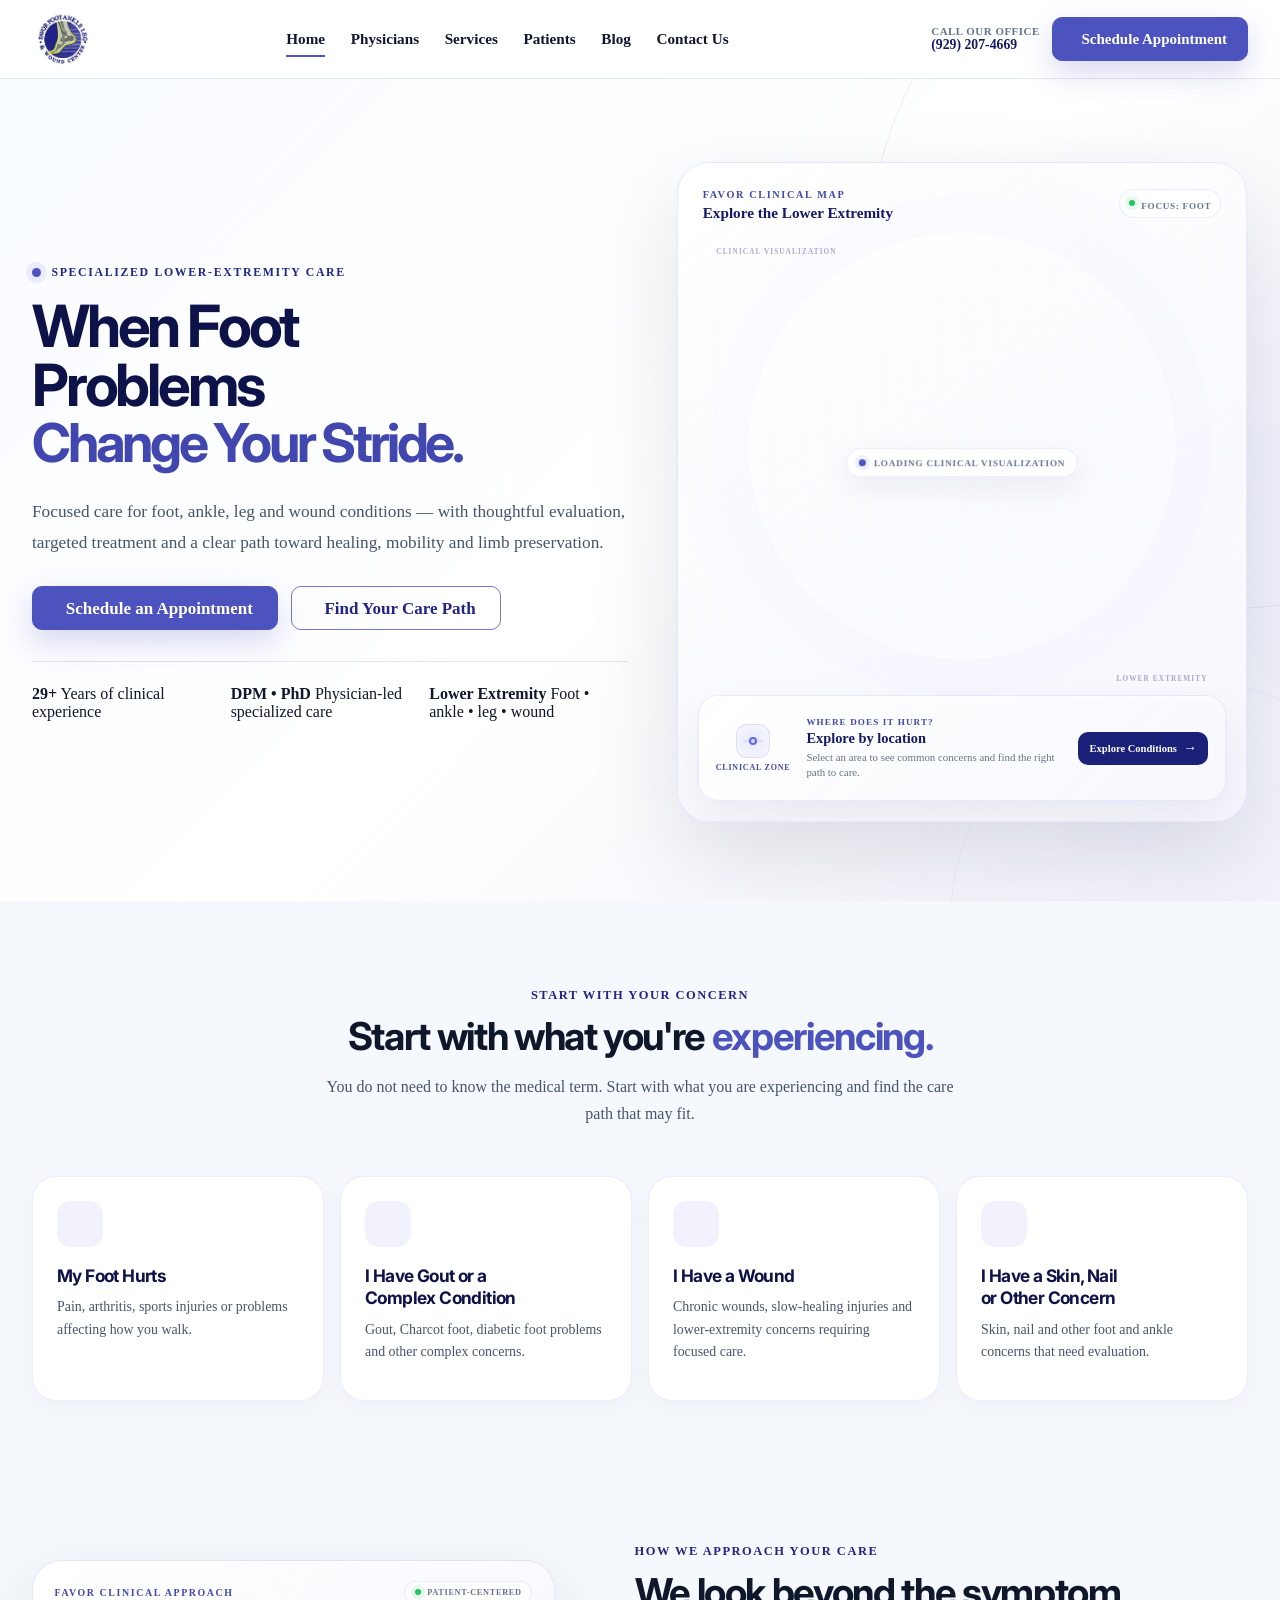
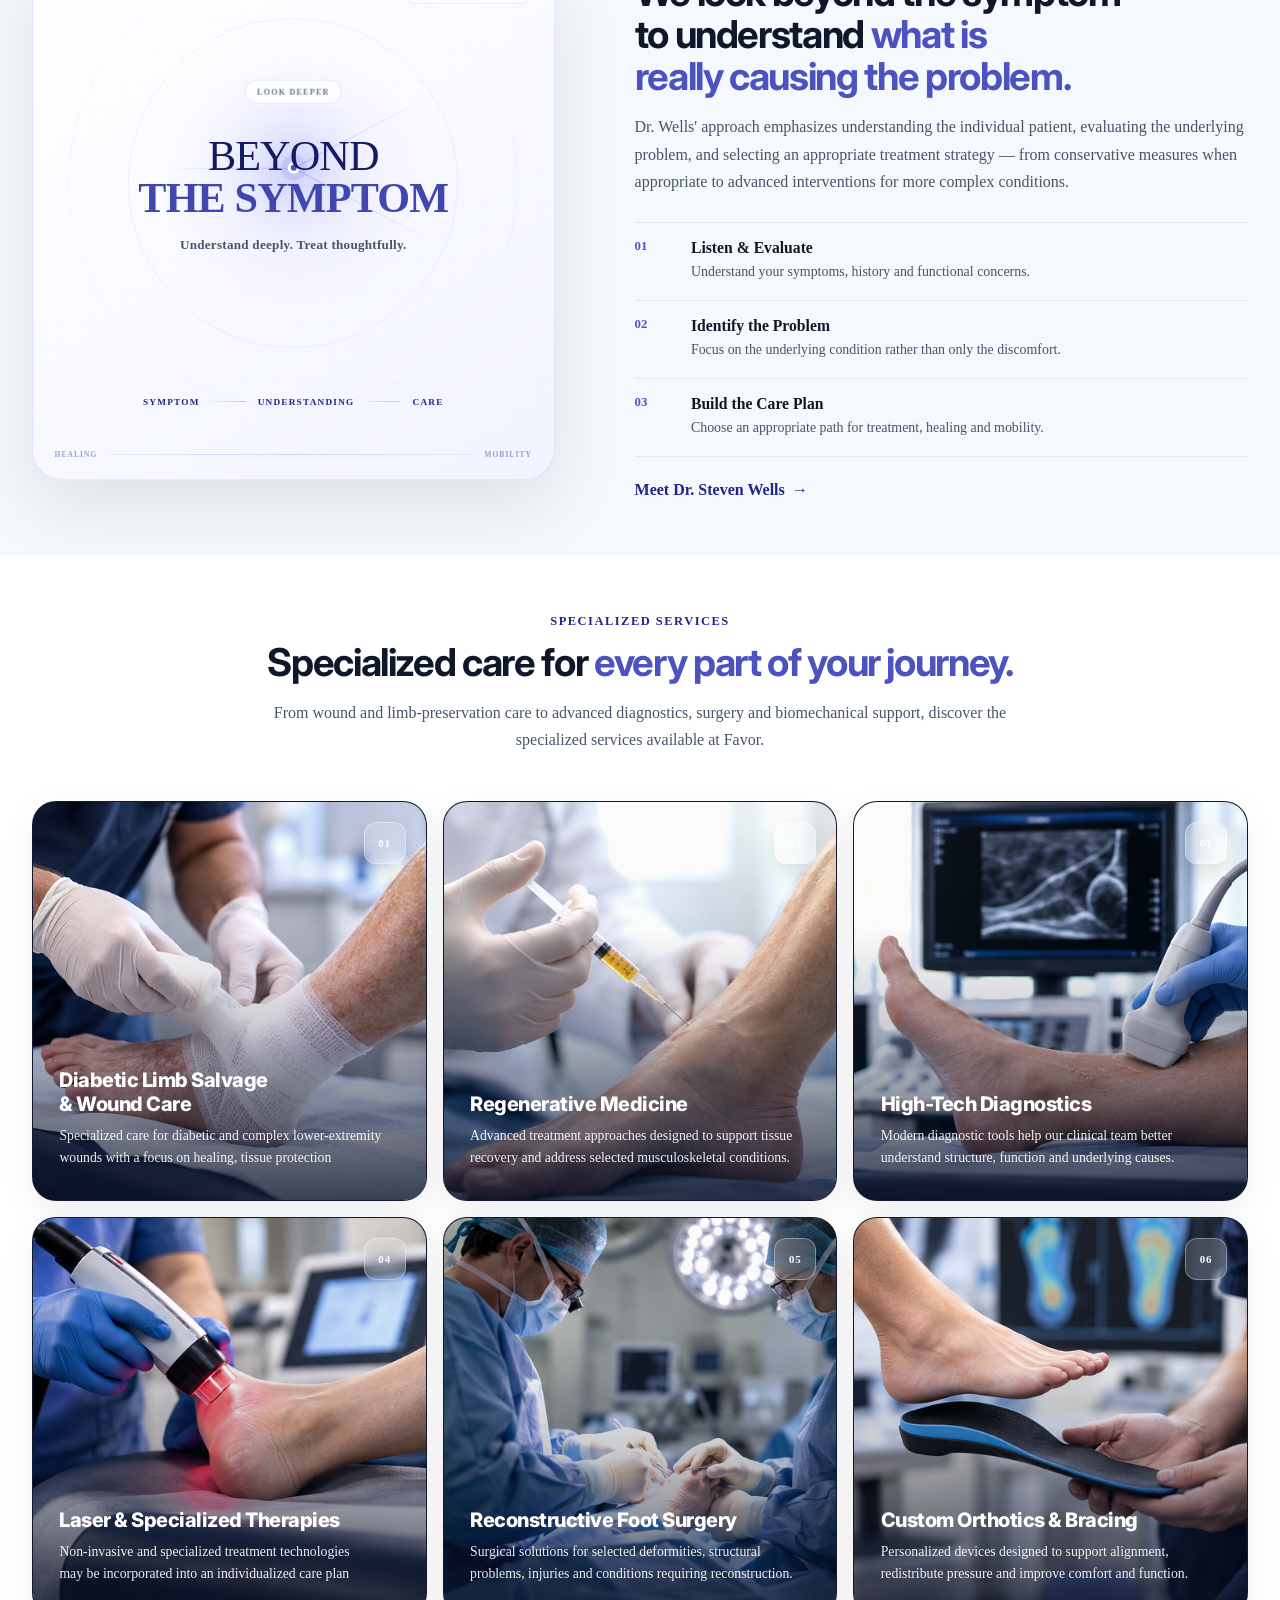
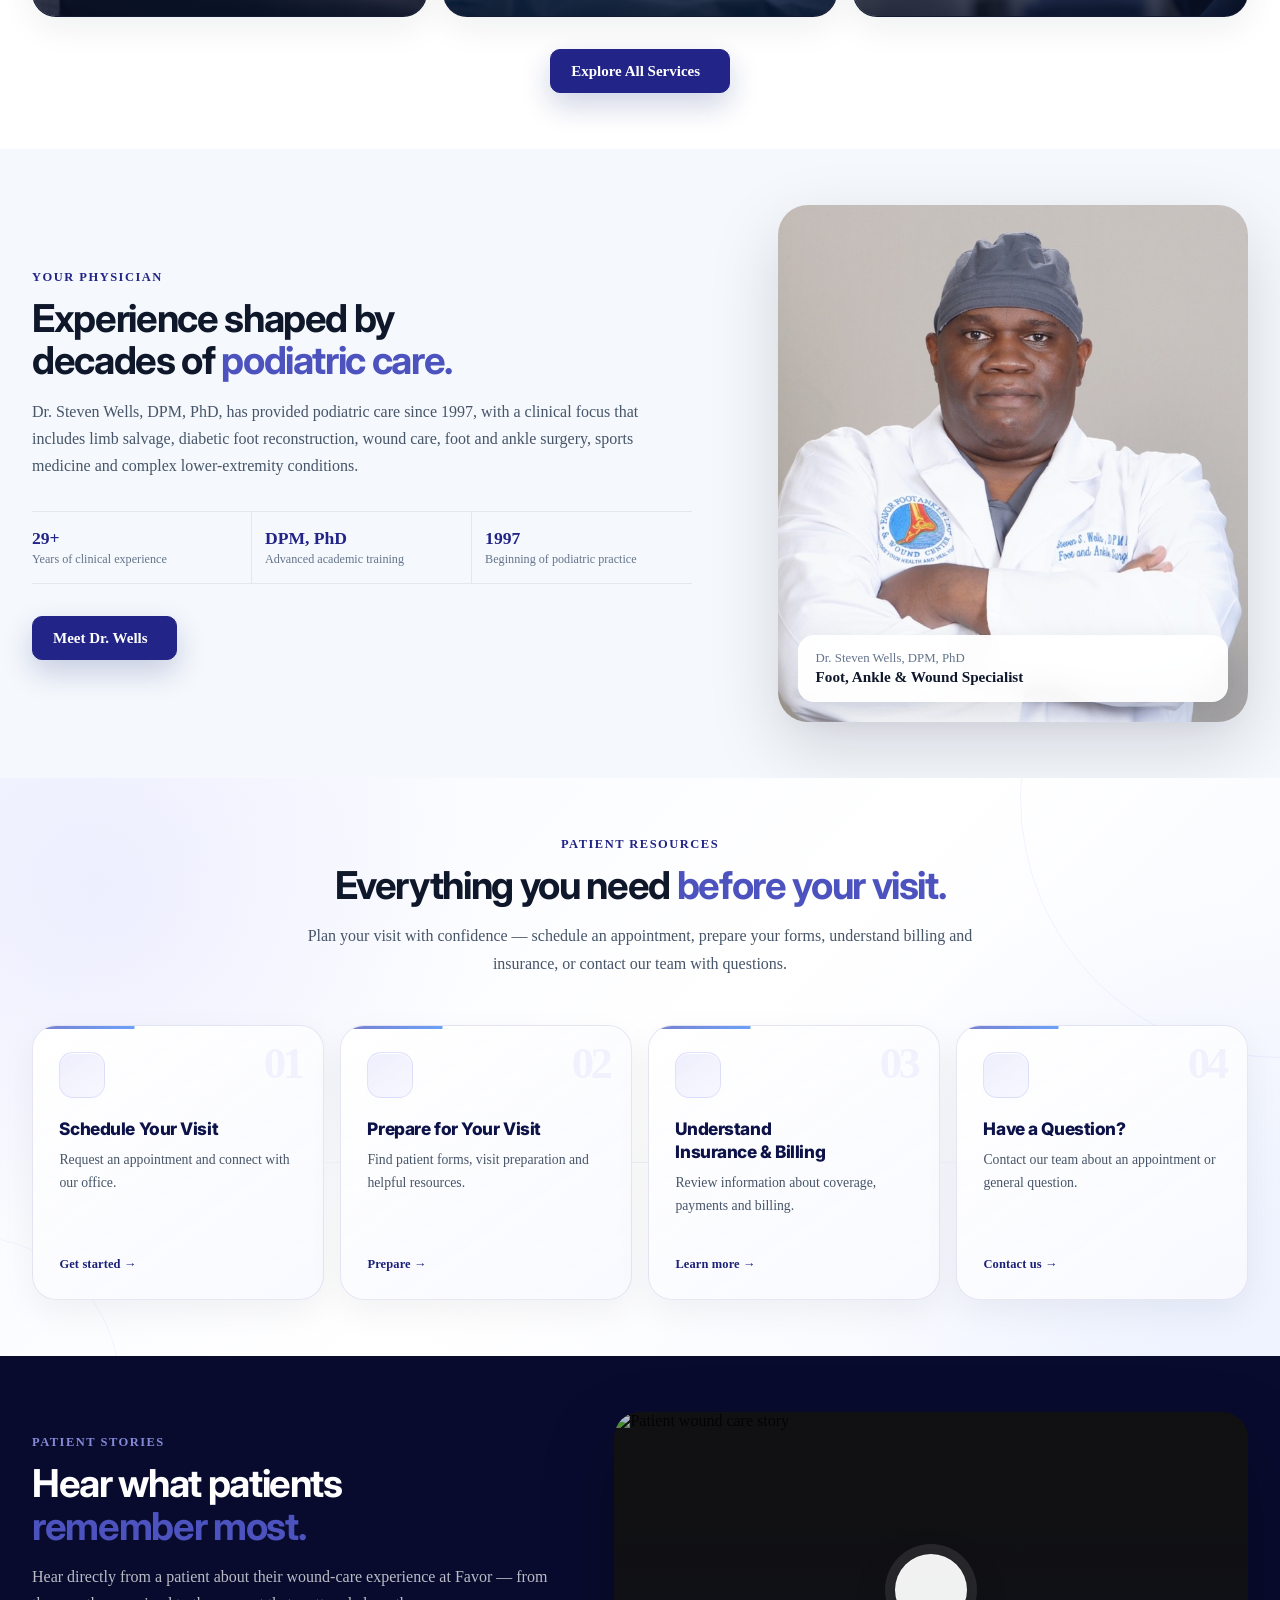
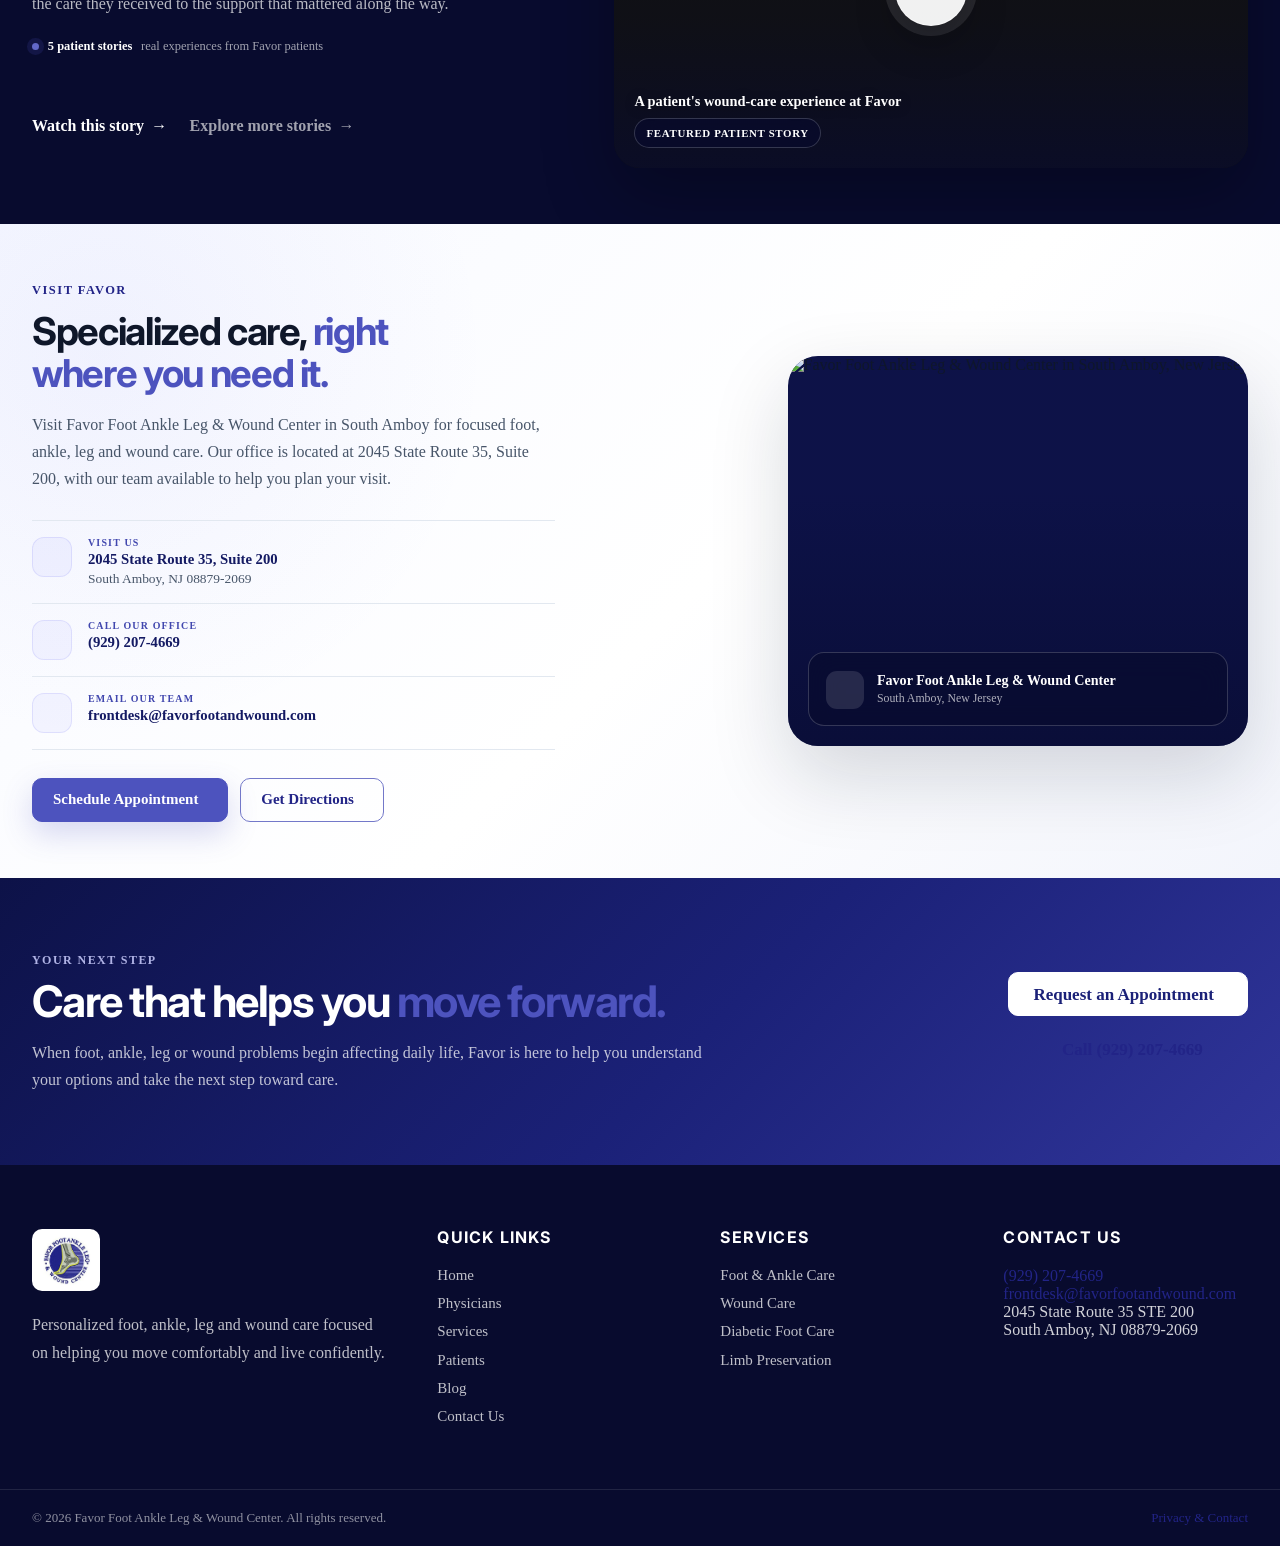
==== index.html @ f67df37f "Update index.html" ====
<!doctype html>
<html lang="en">
    <head>
        <meta charset="utf-8">
        <meta name="viewport" content="width=device-width, initial-scale=1">
        <meta name="theme-color" content="#222487">
        <meta name="color-scheme" content="light">
        <title>
            Favor Foot Ankle Leg & Wound Center | Podiatry, Wound & Limb Care in South Amboy, NJ
        </title>
        <meta name="description" content="Favor Foot Ankle Leg & Wound Center provides specialized foot, ankle, leg and wound care in South Amboy, NJ, including gout, diabetic foot care, chronic wounds, limb preservation, sports injuries and reconstructive care.">
        <meta name="keywords" content="podiatrist South Amboy NJ, foot doctor South Amboy, wound care South Amboy, diabetic foot care, gout treatment, limb preservation, foot ankle specialist, podiatry NJ">
        <meta name="author" content="Favor Foot Ankle Leg & Wound Center">
        <meta name="robots" content="index, follow, max-image-preview:large">
        <link rel="canonical" href="https://wizsudhir.github.io/FavorFoot/">
        <meta property="og:title" content="Favor Foot Ankle Leg & Wound Center | Specialized Foot & Wound Care">
        <meta property="og:description" content="Specialized foot, ankle, leg and wound care focused on diagnosis, treatment, mobility and limb preservation."
>
        <meta property="og:type" content="website">
        <meta property="og:url" content="https://wizsudhir.github.io/FavorFoot/">
        <meta property="og:image" content="https://wizsudhir.github.io/FavorFoot/images/og-image.jpg">
        <meta property="og:image:alt" content="Favor Foot Ankle Leg & Wound Center">
        <meta property="og:site_name" content="Favor Foot Ankle Leg & Wound Center">
        <meta name="twitter:card" content="summary_large_image">
        <meta name="twitter:title" content="Favor Foot Ankle Leg & Wound Center">
        <meta name="twitter:description" content="Specialized foot, ankle, leg and wound care in South Amboy, New Jersey.">
        <meta name="twitter:image" content="https://wizsudhir.github.io/FavorFoot/images/og-image.jpg">
        <link rel="icon" type="image/png" href="images/favicon.png">
        <link rel="apple-touch-icon" href="images/apple-touch-icon.png">
        <link rel="preconnect" href="https://fonts.googleapis.com">
        <link rel="preconnect" href="https://fonts.gstatic.com" crossorigin>
        <link href="https://fonts.googleapis.com/css2?family=Inter:wght@400;500;600;700;800&display=swap" rel="stylesheet">
        <link rel="stylesheet" href="css/root.css">
        <link rel="stylesheet" href="css/index.css">
        <script src="https://unpkg.com/lucide@latest" defer>
        </script>
        <script src="js/root.js" defer>
        </script>
        <script type="importmap">
        {
            "imports": {
                "three": "https://cdn.jsdelivr.net/npm/three@0.186.0/build/three.module.js",
                "three/addons/": "https://cdn.jsdelivr.net/npm/three@0.186.0/examples/jsm/"
            }
        }
        </script>

        <script type="module" src="js/index.js"></script>
        <script type="application/ld+json">
            {"@context":"https://schema.org","@type":"MedicalClinic","name":"Favor Foot Ankle Leg & Wound Center","url":"https://wizsudhir.github.io/FavorFoot/","telephone":"+1-929-207-4669","email":"frontdesk@favorfootandwound.com","address":{"@type":"PostalAddress","streetAddress":"2045 State Route 35 STE 200","addressLocality":"South Amboy","addressRegion":"NJ","postalCode":"08879-2069","addressCountry":"US"},"medicalSpecialty":["Podiatric","Wound Care"],"physician":{"@type":"Physician","name":"Dr. Steven Wells","honorificSuffix":"DPM, PhD"}}
        </script>
    </head>
    <body>
        <a class="skip-link" href="#main-content">
            Skip to main content
        </a>
        <!-- ========================================================= 01. HEADER / NAVBAR ========================================================= -->
        <header class="site-header" id="site-header">
            <nav class="navbar" id="main-navbar" aria-label="Primary navigation">
                <div class="container">
                    <div class="navbar-inner">
                        <a href="index.html" class="navbar-brand" aria-label="Favor Foot Ankle Leg & Wound Center Home">
                            <img src="images/logo.webp" alt="Favor Foot Ankle Leg & Wound Center" width="350" height="350">
                        </a>
                        <div class="navbar-nav" id="primary-navigation">
                            <a href="index.html" class="navbar-link active" aria-current="page">
                                Home
                            </a>
                            <a href="physicians.html" class="navbar-link">
                                Physicians
                            </a>
                            <a href="services.html" class="navbar-link">
                                Services
                            </a>
                            <a href="patients.html" class="navbar-link">
                                Patients
                            </a>
                            <a href="blog.html" class="navbar-link">
                                Blog
                            </a>
                            <a href="contact.html" class="navbar-link">
                                Contact Us
                            </a>
                        </div>
                        <div class="navbar-actions">
                            <a href="tel:+19292074669" class="navbar-phone">
                                <i data-lucide="phone" aria-hidden="true">
                                </i>
                                <span class="navbar-phone__text">
                                    <small>Call Our Office</small>
                                    <strong>(929) 207-4669</strong>
                                </span>
                            </a>
                            <a href="contact.html" class="btn btn-accent navbar-cta">
                                <i data-lucide="calendar-check" aria-hidden="true"></i>
                                Schedule Appointment
                            </a>
                            <button class="navbar-toggle" id="navbar-toggle" type="button" aria-label="Open navigation menu" aria-controls="primary-navigation" aria-expanded="false">
                                <i data-lucide="menu" class="navbar-toggle-open" aria-hidden="true">
                                </i>
                                <i data-lucide="x" class="navbar-toggle-close" aria-hidden="true">
                                </i>
                            </button>
                        </div>
                    </div>
                </div>
            </nav>
        </header>
        <main id="main-content">
            <!-- ========================================================= 02. HERO — THE CARE JOURNEY ========================================================= -->
            <!-- =========================================================
     02. HERO — FAVOR CLINICAL MAP
     ========================================================= -->
<section class="home-hero" aria-labelledby="home-hero-title">

    <div class="home-hero__glow home-hero__glow--one" aria-hidden="true"></div>
    <div class="home-hero__glow home-hero__glow--two" aria-hidden="true"></div>

    <div class="container">

        <div class="home-hero__grid">

            <!-- =========================
                 HERO CONTENT
                 ========================= -->
            <div class="home-hero__content reveal-on-scroll">

                <span class="home-eyebrow">
                    <span class="home-eyebrow__dot" aria-hidden="true"></span>
                    SPECIALIZED LOWER-EXTREMITY CARE
                </span>

<h1 id="home-hero-title" aria-live="polite">

    <span class="hero-rotating-line"
          data-hero-line-1>
        When Foot
    </span>

    <span class="hero-rotating-line"
          data-hero-line-2>
        Problems
    </span>

    <span class="hero-rotating-line hero-rotating-line--accent"
          data-hero-line-3>
        Change Your Stride.
    </span>

</h1>

                <p class="home-hero__lead">
                    Focused care for foot, ankle, leg and wound conditions — 
                    with thoughtful evaluation, targeted treatment and a clear 
                    path toward healing, mobility and limb preservation.
                </p>

                <div class="home-hero__actions">

                    <a href="contact.html"
                       class="btn btn-accent btn-lg"
                       data-primary-cta>
                        <i data-lucide="calendar-check" aria-hidden="true"></i>
                        Schedule an Appointment
                    </a>

                    <a href="services.html#conditions"
                       class="btn btn-outline btn-lg">
                        <i data-lucide="scan-line" aria-hidden="true"></i>
                        Find Your Care Path
                    </a>

                </div>

                <!-- =========================
                     PRACTICE PROOF
                     ========================= -->
                <div class="home-hero__proof">

                    <div>
                        <strong>29+</strong>
                        <span>Years of clinical experience</span>
                    </div>

                    <div>
                        <strong>DPM • PhD</strong>
                        <span>Physician-led specialized care</span>
                    </div>

                    <div>
                        <strong>Lower Extremity</strong>
                        <span>Foot • ankle • leg • wound</span>
                    </div>

                </div>

            </div>


            <!-- =========================
                 FAVOR CLINICAL MAP
                 ========================= -->
            <div class="home-hero__visual reveal-on-scroll">

                <div class="favor-map"
                     data-favor-map
                     aria-label="Interactive Favor lower extremity clinical map">

                    <!-- MAP HEADER -->
                    <div class="favor-map__header">

                        <div>
                            <span class="favor-map__eyebrow">
                                FAVOR CLINICAL MAP
                            </span>

                            <strong>
                                Explore the Lower Extremity
                            </strong>
                        </div>

                        <span class="favor-map__status">
                            <span></span>
                            <strong data-favor-focus>FOCUS: FOOT</strong>
                        </span>

                    </div>


                    <!-- ANATOMICAL VISUAL -->
                    <div class="favor-map__canvas">
                        <div class="favor-map__scan" aria-hidden="true"></div>

                        <div class="favor-map__scan-label favor-map__scan-label--top" aria-hidden="true">
                            CLINICAL VISUALIZATION
                        </div>

                        <div class="favor-map__scan-label favor-map__scan-label--bottom" aria-hidden="true">
                            LOWER EXTREMITY
                        </div>

<!-- ========================================================
     THREE.JS ANATOMICAL ENGINE
     ======================================================== -->

<div class="favor-map__3d-stage"
     aria-label="Interactive 3D lower extremity anatomy">

    <canvas
        id="favor-anatomy-3d"
        class="favor-map__3d"
        aria-label="Three dimensional lower extremity anatomical visualization">
    </canvas>

    <div class="favor-map__3d-loading"
         id="favor-anatomy-loading"
         aria-live="polite">
        <span class="favor-map__3d-loading-dot"></span>
        <span>Loading clinical visualization</span>
    </div>

    <div class="favor-map__3d-error"
         id="favor-anatomy-error"
         role="status"
         hidden>
        Clinical visualization unavailable.
    </div>

</div>

                        <!-- =========================
                             INTERACTIVE HOTSPOTS
                             ========================= -->

                        <button class="favor-hotspot favor-hotspot--leg"
                                type="button"
                                data-location="leg"
                                aria-label="Explore leg conditions">

                            <span class="favor-hotspot__pulse"></span>
                            <span class="favor-hotspot__label">
                                <strong>LEG</strong>
                                <small>Support & movement</small>
                            </span>

                        </button>


                        <button class="favor-hotspot favor-hotspot--ankle"
                                type="button"
                                data-location="ankle"
                                aria-label="Explore ankle conditions">

                            <span class="favor-hotspot__pulse"></span>
                            <span class="favor-hotspot__label">
                                <strong>ANKLE</strong>
                                <small>Stability & injury</small>
                            </span>

                        </button>


                        <button class="favor-hotspot favor-hotspot--heel"
                                type="button"
                                data-location="heel"
                                aria-label="Explore heel conditions">

                            <span class="favor-hotspot__pulse"></span>
                            <span class="favor-hotspot__label">
                                <strong>HEEL</strong>
                                <small>Pain & pressure</small>
                            </span>

                        </button>


                        <button class="favor-hotspot favor-hotspot--foot"
                                type="button"
                                data-location="foot"
                                aria-label="Explore foot conditions">

                            <span class="favor-hotspot__pulse"></span>
                            <span class="favor-hotspot__label">
                                <strong>FOOT</strong>
                                <small>Structure & function</small>
                            </span>

                        </button>


                        <button class="favor-hotspot favor-hotspot--toe"
                                type="button"
                                data-location="toe"
                                aria-label="Explore toe conditions">

                            <span class="favor-hotspot__pulse"></span>
                            <span class="favor-hotspot__label">
                                <strong>TOES</strong>
                                <small>Gout & deformity</small>
                            </span>

                        </button>

                    </div>


                    <!-- CONDITION PANEL -->
                    <div class="favor-map__panel"
                         data-favor-panel
                         aria-live="polite">

                        <div class="favor-map__panel-marker">
                            <span></span>
                            <small>CLINICAL ZONE</small>
                        </div>

                        <div class="favor-map__panel-copy">

                            <span data-favor-panel-kicker>
                                WHERE DOES IT HURT?
                            </span>

                            <strong data-favor-panel-title>
                                Explore by location
                            </strong>

                            <p data-favor-panel-text>
                                Select an area to see common concerns and find the right path to care.
                            </p>

                        </div>

                        <a href="services.html#conditions"
                           class="favor-map__panel-link"
                           data-favor-panel-link>
                            Explore Conditions
                            <span aria-hidden="true">→</span>
                        </a>

                    </div>

                </div>

            </div>

        </div>

    </div>

</section>
            <!-- ========================================================= 03. IMMEDIATE CARE PATH ========================================================= -->
            <section class="home-path" aria-labelledby="home-path-title">
                <div class="container">
                    <div class="home-path__intro reveal-on-scroll">
                        <span class="section-eyebrow">
                            Start With Your Concern
                        </span>
                        <h2 id="home-path-title">
                            Start with what you're
                            <span class="text-brand">
                                experiencing.
                            </span>
                        </h2>
                        <p>
                            You do not need to know the medical term. Start with what you are experiencing and find the care path that may fit.
                        </p>
                    </div>
                    <div class="home-path__grid">
                        <a href="services.html#conditions" class="home-path-card reveal-on-scroll">
                            <span class="home-path-card__icon">
                                <i data-lucide="footprints" aria-hidden="true">
                                </i>
                            </span>
                            <div>
                                <h3>
                                    My Foot Hurts
                                </h3>
                                <p>
                                    Pain, arthritis, sports injuries or problems affecting how you walk.
                                </p>
                            </div>
                            <i data-lucide="arrow-up-right" class="home-path-card__arrow" aria-hidden="true">
                            </i>
                        </a>
                        <a href="services.html#conditions" class="home-path-card reveal-on-scroll">
                            <span class="home-path-card__icon">
                                <i data-lucide="sparkles" aria-hidden="true">
                                </i>
                            </span>
                            <div>
                                <h3>
                                    I Have Gout or a Complex Condition
                                </h3>
                                <p>
                                    Gout, Charcot foot, diabetic foot problems and other complex concerns.
                                </p>
                            </div>
                            <i data-lucide="arrow-up-right" class="home-path-card__arrow" aria-hidden="true">
                            </i>
                        </a>
                        <a href="services.html#conditions" class="home-path-card reveal-on-scroll">
                            <span class="home-path-card__icon">
                                <i data-lucide="bandage" aria-hidden="true">
                                </i>
                            </span>
                            <div>
                                <h3>
                                    I Have a Wound
                                </h3>
                                <p>
                                    Chronic wounds, slow-healing injuries and lower-extremity concerns requiring focused care.
                                </p>
                            </div>
                            <i data-lucide="arrow-up-right" class="home-path-card__arrow" aria-hidden="true">
                            </i>
                        </a>
                        <a href="services.html#conditions" class="home-path-card reveal-on-scroll">
                            <span class="home-path-card__icon">
                                <i data-lucide="scan-line" aria-hidden="true">
                                </i>
                            </span>
                            <div>
                                <h3>
                                    I Have a Skin, Nail or Other Concern
                                </h3>
                                <p>
                                    Skin, nail and other foot and ankle concerns that need evaluation.
                                </p>
                            </div>
                            <i data-lucide="arrow-up-right" class="home-path-card__arrow" aria-hidden="true">
                            </i>
                        </a>
                    </div>
                </div>
            </section>
            <!-- ========================================================= 04. CLINICAL APPROACH ========================================================= -->
            <section class="home-approach section" aria-labelledby="home-approach-title">
                <div class="container">
                    <div class="home-approach__grid">
<div class="home-approach__visual reveal-on-scroll">

    <div class="approach-visual">

        <!-- Subtle clinical grid -->
        <div class="approach-visual__grid" aria-hidden="true"></div>

        <!-- Decorative rings -->
        <div class="approach-visual__ring approach-visual__ring--one" aria-hidden="true"></div>
        <div class="approach-visual__ring approach-visual__ring--two" aria-hidden="true"></div>

        <!-- Header -->
        <div class="approach-visual__header">
            <span class="approach-visual__eyebrow">
                FAVOR CLINICAL APPROACH
            </span>

            <span class="approach-visual__status">
                <span></span>
                PATIENT-CENTERED
            </span>
        </div>

        <!-- Main visual -->
        <div class="approach-visual__center">

            <div class="approach-visual__label">
                LOOK DEEPER
            </div>

            <!-- Clinical connection lines -->
            <div class="approach-visual__connections" aria-hidden="true">
                <span class="approach-line approach-line--one"></span>
                <span class="approach-line approach-line--two"></span>
                <span class="approach-line approach-line--three"></span>
            </div>

            <!-- Central clinical point -->
            <div class="approach-visual__focus">
                <span class="approach-visual__focus-glow"></span>
                <span class="approach-visual__focus-dot"></span>
            </div>

            <!-- Concept -->
            <div class="approach-visual__title">
                <span>BEYOND</span>
                <strong>THE SYMPTOM</strong>
            </div>

            <p class="approach-visual__statement">
                Understand deeply. Treat thoughtfully.
            </p>

        </div>

        <!-- Lower conceptual path -->
        <div class="approach-visual__path" aria-hidden="true">
            <span>SYMPTOM</span>
            <i></i>
            <span>UNDERSTANDING</span>
            <i></i>
            <span>CARE</span>
        </div>

        <!-- Footer -->
        <div class="approach-visual__footer">
            <span>HEALING</span>
            <span class="approach-visual__footer-line"></span>
            <span>MOBILITY</span>
        </div>

    </div>

</div>
                        <div class="home-approach__content reveal-on-scroll">
                            <span class="section-eyebrow">
                                How We Approach Your Care
                            </span>
                            <h2 id="home-approach-title">
                                We look beyond the symptom to understand
                                <span class="text-brand">
                                    what is really causing the problem.
                                </span>
                            </h2>
                            <p>
                                Dr. Wells' approach emphasizes understanding the individual patient, evaluating the underlying problem, and selecting an appropriate treatment strategy — from conservative measures when appropriate to advanced interventions for more complex conditions.
                            </p>
                            <div class="home-approach__list">
                                <div>
                                    <span>
                                        01
                                    </span>
                                    <div>
                                        <strong>
                                            Listen & Evaluate
                                        </strong>
                                        <p>
                                            Understand your symptoms, history and functional concerns.
                                        </p>
                                    </div>
                                </div>
                                <div>
                                    <span>
                                        02
                                    </span>
                                    <div>
                                        <strong>
                                            Identify the Problem
                                        </strong>
                                        <p>
                                            Focus on the underlying condition rather than only the discomfort.
                                        </p>
                                    </div>
                                </div>
                                <div>
                                    <span>
                                        03
                                    </span>
                                    <div>
                                        <strong>
                                            Build the Care Plan
                                        </strong>
                                        <p>
                                            Choose an appropriate path for treatment, healing and mobility.
                                        </p>
                                    </div>
                                </div>
                            </div>
                            <a href="physicians.html" class="text-link">
                                Meet Dr. Steven Wells
                                <span aria-hidden="true">
                                    →
                                </span>
                            </a>
                        </div>
                    </div>
                </div>
            </section>
            <!-- ========================================================= 05. SERVICES ========================================================= -->
            <section class="home-services section" id="services" aria-labelledby="home-services-title">
                <div class="container">
 <div class="section-heading home-services__heading reveal-on-scroll">

    <span class="section-eyebrow">
        Specialized Services
    </span>

    <h2 id="home-services-title">
        Specialized care for
        <span class="text-brand">
            every part of your journey.
        </span>
    </h2>

    <p>
        From wound and limb-preservation care to advanced diagnostics,
        surgery and biomechanical support, discover the specialized services
        available at Favor.
    </p>

</div>

<div class="home-services__grid">

    <!-- SERVICE 01 -->
    <a href="services.html"
       class="home-service-card home-service-card--01 reveal-on-scroll">

        <div class="home-service-card__image">
            <img
                src="assets/images/service-01-diabetic-wound-care.webp"
                alt="Clinical wound care treatment of the lower extremity"
                loading="lazy"
                width="1200"
                height="800">
        </div>

        <div class="home-service-card__overlay"></div>

        <span class="home-service-card__number">
            01
        </span>

        <div class="home-service-card__content">

            <h3>
                Diabetic Limb Salvage & Wound Care
            </h3>

            <p>
                Specialized care for diabetic and complex lower-extremity
                wounds with a focus on healing, tissue protection and mobility.
            </p>

        </div>

    </a>


    <!-- SERVICE 02 -->
    <a href="services.html"
       class="home-service-card home-service-card--02 reveal-on-scroll">

        <div class="home-service-card__image">
            <img
                src="assets/images/service-02-regenerative-medicine.webp"
                alt="Regenerative treatment being performed on an ankle"
                loading="lazy"
                width="1200"
                height="800">
        </div>

        <div class="home-service-card__overlay"></div>

        <span class="home-service-card__number">
            02
        </span>

        <div class="home-service-card__content">

            <h3>
                Regenerative Medicine
            </h3>

            <p>
                Advanced treatment approaches designed to support tissue
                recovery and address selected musculoskeletal conditions.
            </p>

        </div>

    </a>


    <!-- SERVICE 03 -->
    <a href="services.html"
       class="home-service-card home-service-card--03 reveal-on-scroll">

        <div class="home-service-card__image">
            <img
                src="assets/images/service-03-high-tech-diagnostics.webp"
                alt="Advanced ultrasound imaging of the foot and ankle"
                loading="lazy"
                width="1200"
                height="800">
        </div>

        <div class="home-service-card__overlay"></div>

        <span class="home-service-card__number">
            03
        </span>

        <div class="home-service-card__content">

            <h3>
                High-Tech Diagnostics
            </h3>

            <p>
                Modern diagnostic tools help our clinical team better
                understand structure, function and underlying causes.
            </p>

        </div>

    </a>


    <!-- SERVICE 04 -->
    <a href="services.html"
       class="home-service-card home-service-card--04 reveal-on-scroll">

        <div class="home-service-card__image">
            <img
                src="assets/images/service-04-laser-therapies.webp"
                alt="Laser therapy being performed on the lower extremity"
                loading="lazy"
                width="1200"
                height="800">
        </div>

        <div class="home-service-card__overlay"></div>

        <span class="home-service-card__number">
            04
        </span>

        <div class="home-service-card__content">

            <h3>
                Laser & Specialized Therapies
            </h3>

            <p>
                Non-invasive and specialized treatment technologies may be
                incorporated into an individualized care plan when appropriate.
            </p>

        </div>

    </a>


    <!-- SERVICE 05 -->
    <a href="services.html"
       class="home-service-card home-service-card--05 reveal-on-scroll">

        <div class="home-service-card__image">
            <img
                src="assets/images/service-05-reconstructive-surgery.webp"
                alt="Foot and ankle reconstructive surgery in a clinical setting"
                loading="lazy"
                width="1200"
                height="800">
        </div>

        <div class="home-service-card__overlay"></div>

        <span class="home-service-card__number">
            05
        </span>

        <div class="home-service-card__content">

            <h3>
                Reconstructive Foot Surgery
            </h3>

            <p>
                Surgical solutions for selected deformities, structural
                problems, injuries and conditions requiring reconstruction.
            </p>

        </div>

    </a>


    <!-- SERVICE 06 -->
    <a href="services.html"
       class="home-service-card home-service-card--06 reveal-on-scroll">

        <div class="home-service-card__image">
            <img
                src="assets/images/service-06-custom-orthotics.webp"
                alt="Custom orthotic fitting for foot and ankle support"
                loading="lazy"
                width="1200"
                height="800">
        </div>

        <div class="home-service-card__overlay"></div>

        <span class="home-service-card__number">
            06
        </span>

        <div class="home-service-card__content">

            <h3>
                Custom Orthotics & Bracing
            </h3>

            <p>
                Personalized devices designed to support alignment,
                redistribute pressure and improve comfort and function.
            </p>

        </div>

    </a>

</div>

                    <div class="home-services__cta reveal-on-scroll">
                        <a href="services.html" class="btn btn-primary">
                            Explore All Services
                            <i data-lucide="arrow-right" aria-hidden="true">
                            </i>
                        </a>
                    </div>
                </div>
            </section>
            <!-- ========================================================= 06. PHYSICIAN / CREDIBILITY ========================================================= -->
            <section class="home-physician section" aria-labelledby="home-physician-title">
                <div class="container">
                    <div class="home-physician__grid">
                        <div class="home-physician__content reveal-on-scroll">
                            <span class="section-eyebrow">
                                Your Physician
                            </span>
                            <h2 id="home-physician-title">
                                Experience shaped by decades of
                                <span class="text-brand">
                                    podiatric care.
                                </span>
                            </h2>
                            <p>
                                Dr. Steven Wells, DPM, PhD, has provided podiatric care since 1997, with a clinical focus that includes limb salvage, diabetic foot reconstruction, wound care, foot and ankle surgery, sports medicine and complex lower-extremity conditions.
                            </p>
                            <div class="home-physician__facts">
                                <div>
                                    <strong>
                                        29+
                                    </strong>
                                    <span>
                                        Years of clinical experience
                                    </span>
                                </div>
                                <div>
                                    <strong>
                                        DPM, PhD
                                    </strong>
                                    <span>
                                        Advanced academic training
                                    </span>
                                </div>
                                <div>
                                    <strong>
                                        1997
                                    </strong>
                                    <span>
                                        Beginning of podiatric practice
                                    </span>
                                </div>
                            </div>
                            <a href="physicians.html" class="btn btn-primary">
                                Meet Dr. Wells
                                <i data-lucide="arrow-right" aria-hidden="true">
                                </i>
                            </a>
                        </div>
                        <div class="home-physician__portrait reveal-on-scroll">
                            <img src="assets/images/dr-wells-portrait.jpg" alt="Dr. Steven Wells, DPM, PhD" width="1024" height="1024" loading="lazy">
                            <div class="home-physician__caption">
                                <span>
                                    Dr. Steven Wells, DPM, PhD
                                </span>
                                <strong>
                                    Foot, Ankle & Wound Specialist
                                </strong>
                            </div>
                        </div>
                    </div>
                </div>
            </section>
            <!-- ========================================================= 07. PATIENT EXPERIENCE ========================================================= -->
            <section class="home-experience section" aria-labelledby="home-experience-title">
                <div class="container">
                    <div class="home-experience__header reveal-on-scroll">
                        <span class="section-eyebrow">
                            Patient Resources
                        </span>
                        <h2 id="home-experience-title">
                            Everything you need
                            <span class="text-brand">
                                before your visit.
                            </span>
                        </h2>
                        <p>
                           Plan your visit with confidence — schedule an appointment, prepare your forms, understand billing and insurance, or contact our team with questions.
                        </p>
                    </div>
                    <div class="home-experience__grid">
                        <a href="patients.html" class="home-experience-card reveal-on-scroll">
                            <span>
                                01
                            </span>
                            <i data-lucide="calendar-check" aria-hidden="true">
                            </i>
                            <h3>
                                Schedule Your Visit
                            </h3>
                            <p>
                                Request an appointment and connect with our office.
                            </p>
                            <b>
                                Get started →
                            </b>
                        </a>
                        <a href="patients.html#forms" class="home-experience-card reveal-on-scroll">
                            <span>
                                02
                            </span>
                            <i data-lucide="file-check-2" aria-hidden="true">
                            </i>
                            <h3>
                                Prepare for Your Visit
                            </h3>
                            <p>
                                Find patient forms, visit preparation and helpful resources.
                            </p>
                            <b>
                                Prepare →
                            </b>
                        </a>
                        <a href="patients.html#insurance" class="home-experience-card reveal-on-scroll">
                            <span>
                                03
                            </span>
                            <i data-lucide="credit-card" aria-hidden="true">
                            </i>
                            <h3>
                                Understand Insurance & Billing
                            </h3>
                            <p>
                                Review information about coverage, payments and billing.
                            </p>
                            <b>
                                Learn more →
                            </b>
                        </a>
                        <a href="contact.html" class="home-experience-card reveal-on-scroll">
                            <span>
                                04
                            </span>
                            <i data-lucide="message-circle" aria-hidden="true">
                            </i>
                            <h3>
                                Have a Question?
                            </h3>
                            <p>
                                Contact our team about an appointment or general question.
                            </p>
                            <b>
                                Contact us →
                            </b>
                        </a>
                    </div>
                </div>
            </section>
            <!-- ========================================================= 08. PATIENT STORY / VIDEO ========================================================= -->
            <section class="home-story section" aria-labelledby="home-story-title">
                <div class="container">
                    <div class="home-story__grid">
                        <div class="home-story__copy reveal-on-scroll">
                            <span class="section-eyebrow">
                                PATIENT STORIES
                            </span>
                            <h2 id="home-story-title">
                                Hear what patients
                                <span class="text-brand">
                                    remember most.
                                </span>
                            </h2>
                            <p>
                                Hear directly from a patient about their wound-care experience at Favor — from the care they received to the support that mattered along the way.
                            </p>
                            <div class="home-story__meta">
                                <span class="home-story__meta-dot" aria-hidden="true"></span>
                                <strong>5 patient stories</strong>
                                <span>real experiences from Favor patients</span>
                            </div>
<div class="home-story__actions">

    <button
        type="button"
        class="text-link"
        data-home-story-play
        aria-controls="home-story-modal"
        aria-haspopup="dialog"
    >
        Watch this story
        <span aria-hidden="true">→</span>
    </button>

    <a href="contact.html#patient-stories" class="text-link home-story__stories-link">
        Explore more stories
        <span aria-hidden="true">→</span>
    </a>

</div>
                        </div>
<button
    type="button"
    class="home-story__video reveal-on-scroll"
    data-home-story-trigger
    aria-controls="home-story-modal"
    aria-haspopup="dialog"
    aria-label="Watch patient wound care story"
>

    <img
        src="https://img.youtube.com/vi/yIsibft86I8/maxresdefault.jpg"
        alt="Patient wound care story"
        loading="lazy"
        width="1280"
        height="720"
    >

    <span class="home-story__video-overlay" aria-hidden="true"></span>

    <span class="home-story__play" aria-hidden="true">
        <i data-lucide="play"></i>
    </span>

    <span class="home-story__video-label">
        Featured Patient Story
    </span>

    <span class="home-story__video-caption">
        A patient's wound-care experience at Favor
    </span>

</button>
                    </div>
                </div>
            </section>

<div
    class="home-story-modal"
    id="home-story-modal"
    aria-hidden="true"
    role="dialog"
    aria-modal="true"
    aria-labelledby="home-story-modal-title"
>

    <div
        class="home-story-modal__backdrop"
        data-home-story-close
    ></div>

    <div class="home-story-modal__dialog">

        <div class="home-story-modal__header">

            <div>
                <span class="home-story-modal__eyebrow">
                    Patient Story
                </span>

                <h2 id="home-story-modal-title">
                    A patient's wound-care experience at Favor
                </h2>
            </div>

            <button
                type="button"
                class="home-story-modal__close"
                data-home-story-close
                aria-label="Close patient story"
            >
                <i data-lucide="x"></i>
            </button>

        </div>

        <div class="home-story-modal__video">

            <iframe
                data-home-story-iframe
                title="Patient wound care story at Favor"
                loading="lazy"
                allow="autoplay; encrypted-media; picture-in-picture"
                allowfullscreen
            ></iframe>

        </div>

    </div>
</div>
            <!-- ========================================================= 09. LOCATION / LOCAL SEO ========================================================= -->
            <section class="home-location section" aria-labelledby="home-location-title">
                <div class="container">
                    <div class="home-location__grid">
                        <div class="home-location__content reveal-on-scroll">
                            <span class="section-eyebrow">
                                VISIT FAVOR
                            </span>
                            <h2 id="home-location-title">
                                Specialized care,
                                <span class="text-brand">
                                    right where you need it.
                                </span>
                            </h2>
                            <p>
                                 Visit Favor Foot Ankle Leg & Wound Center in South Amboy for focused foot, ankle, leg and wound care. Our office is located at 2045 State Route 35, Suite 200, with our team available to help you plan your visit.
                            </p>
<div class="home-location__details">

    <div class="home-location__detail">
        <span class="home-location__detail-icon">
            <i data-lucide="map-pin" aria-hidden="true"></i>
        </span>

        <div>
            <small>VISIT US</small>
            <strong>
                2045 State Route 35, Suite 200
            </strong>
            <span>
                South Amboy, NJ 08879-2069
            </span>
        </div>
    </div>

    <div class="home-location__detail">
        <span class="home-location__detail-icon">
            <i data-lucide="phone" aria-hidden="true"></i>
        </span>

        <div>
            <small>CALL OUR OFFICE</small>
            <a href="tel:+19292074669">
                (929) 207-4669
            </a>
        </div>
    </div>

    <div class="home-location__detail">
        <span class="home-location__detail-icon">
            <i data-lucide="mail" aria-hidden="true"></i>
        </span>

        <div>
            <small>EMAIL OUR TEAM</small>
            <a href="mailto:frontdesk@favorfootandwound.com">
                frontdesk@favorfootandwound.com
            </a>
        </div>
    </div>

</div>
                            <div class="home-location__actions">
                                <a href="contact.html" class="btn btn-accent">
                                    Schedule Appointment
                                    <i data-lucide="arrow-right" aria-hidden="true">
                                    </i>
                                </a>
<a
    href="https://www.google.com/maps/search/?api=1&query=2045+State+Route+35+STE+200+South+Amboy+NJ+08879"
    class="btn btn-outline"
    target="_blank"
    rel="noopener"
>
    Get Directions
    <i data-lucide="arrow-up-right" aria-hidden="true"></i>
</a>
                            </div>
                        </div>
                        <div class="home-location__visual reveal-on-scroll">
<div class="home-location__visual reveal-on-scroll">

    <div class="home-location__photo">

        <img
            src="images/favor-office.webp"
            alt="Favor Foot Ankle Leg & Wound Center in South Amboy, New Jersey"
            loading="lazy"
            width="900"
            height="700"
        >

        <div class="home-location__photo-card">
            <span class="home-location__photo-icon">
                <i data-lucide="map-pin" aria-hidden="true"></i>
            </span>

            <div>
                <strong>Favor Foot Ankle Leg & Wound Center</strong>
                <span>South Amboy, New Jersey</span>
            </div>
        </div>

    </div>

</div>
                        </div>
                    </div>
                </div>
            </section>
            <!-- ========================================================= 10. FINAL CONVERSION CTA ========================================================= -->
            <section class="home-final-cta" aria-labelledby="home-final-cta-title">
                <div class="container">
                    <div class="home-final-cta__inner reveal-on-scroll">
                        <div>
                            <span class="home-final-cta__eyebrow">
                                YOUR NEXT STEP
                            </span>
                            <h2 id="home-final-cta-title">
                                Care that helps you
                                 <span class="text-brand">
                                    move forward.
                                </span>
                            </h2>
                            <p>
                                When foot, ankle, leg or wound problems begin affecting daily life,
                                Favor is here to help you understand your options and take the next step toward care.
                            </p>
                        </div>
<div class="home-final-cta__actions">

    <a href="contact.html" class="btn btn-light btn-lg">
        Request an Appointment
        <i data-lucide="arrow-right" aria-hidden="true"></i>
    </a>

    <a href="tel:+19292074669" class="btn btn-outline-light btn-lg">
        <i data-lucide="phone" aria-hidden="true"></i>
        Call (929) 207-4669
    </a>

</div>
                    </div>
                </div>
            </section>
        </main>
        <!-- ========================================================= 11. FOOTER ========================================================= -->
        <footer class="site-footer">
            <div class="footer-main">
                <div class="container">
                    <div class="footer-grid">
                        <div class="footer-brand">
                            <a href="index.html" class="footer-logo">
                                <img src="images/logo.webp" alt="Favor Foot Ankle Leg & Wound Center" width="350" height="350" loading="lazy">
                            </a>
                            <p class="footer-description">
                                Personalized foot, ankle, leg and wound care focused on helping you move comfortably and live confidently.
                            </p>
                            <div class="footer-social">
                                <a href="#" aria-label="Facebook">
                                    <i data-lucide="facebook" aria-hidden="true">
                                    </i>
                                </a>
                                <a href="#" aria-label="Instagram">
                                    <i data-lucide="instagram" aria-hidden="true">
                                    </i>
                                </a>
                            </div>
                        </div>
                        <div>
                            <h3 class="footer-title">
                                Quick Links
                            </h3>
                            <nav class="footer-links">
                                <a href="index.html">
                                    Home
                                </a>
                                <a href="physicians.html">
                                    Physicians
                                </a>
                                <a href="services.html">
                                    Services
                                </a>
                                <a href="patients.html">
                                    Patients
                                </a>
                                <a href="blog.html">
                                    Blog
                                </a>
                                <a href="contact.html">
                                    Contact Us
                                </a>
                            </nav>
                        </div>
                        <div>
                            <h3 class="footer-title">
                                Services
                            </h3>
                            <nav class="footer-links">
                                <a href="services.html">
                                    Foot & Ankle Care
                                </a>
                                <a href="services.html">
                                    Wound Care
                                </a>
                                <a href="services.html">
                                    Diabetic Foot Care
                                </a>
                                <a href="services.html">
                                    Limb Preservation
                                </a>
                            </nav>
                        </div>
                        <div>
                            <h3 class="footer-title">
                                Contact Us
                            </h3>
                            <div class="footer-contact">
                                <a href="tel:+19292074669">
                                    <i data-lucide="phone" aria-hidden="true">
                                    </i>
                                    <span>
                                        (929) 207-4669
                                    </span>
                                </a>
                                <a href="mailto:frontdesk@favorfootandwound.com">
                                    <i data-lucide="mail" aria-hidden="true">
                                    </i>
                                    <span>
                                        frontdesk@favorfootandwound.com
                                    </span>
                                </a>
                                <span>
                                    <i data-lucide="map-pin" aria-hidden="true">
                                    </i>
                                    <span>
                                        2045 State Route 35 STE 200
                                        <br>
                                        South Amboy, NJ 08879-2069
                                    </span>
                                </span>
                            </div>
                        </div>
                    </div>
                </div>
            </div>
            <div class="footer-bottom">
                <div class="container">
                    <div class="footer-bottom-inner">
                        <span>
                            ©
                            <span id="current-year">
                            </span>
                            Favor Foot Ankle Leg & Wound Center. All rights reserved.
                        </span>
                        <a href="contact.html">
                            Privacy & Contact
                        </a>
                    </div>
                </div>
            </div>
        </footer>
        <button id="back-to-top" class="back-to-top" type="button" aria-label="Back to top">
            <i data-lucide="arrow-up" aria-hidden="true">
            </i>
        </button>
    </body>
</html>
---- css/root.css ----
/* ============================================================
   FAVOR FOOT & ANKLE LEG / WOUND CENTER
   GLOBAL ROOT DESIGN SYSTEM
   ============================================================

   Purpose:
   - Global design tokens
   - CSS reset
   - Typography
   - Layout system
   - Links
   - Buttons
   - Glass / border system
   - Forms / inputs
   - Images
   - Utilities
   - Flex / grid utilities
   - Scrollbar
   - Navbar
   - Footer
   - Responsive system
   - Touch optimization
   - Performance optimization

   Recommended:
   - Load this stylesheet BEFORE page/component CSS.
   - Component styles should consume these variables.
   - Avoid redefining brand tokens on individual pages.
   ============================================================ */


/* ============================================================
   01. DESIGN TOKENS
   ============================================================ */

:root {

  /* ----------------------------------------------------------
     BRAND COLORS
     ---------------------------------------------------------- */

  --brand-navy-950: #080B2E;
  --brand-navy-900: #0D1248;
  --brand-navy-800: #141A63;
  --brand-navy-700: #1B2178;
  --brand-navy-600: #222487;
  --brand-navy-500: #30359A;
  --brand-navy-400: #4B51B2;
  --brand-navy-300: #7378C9;
  --brand-navy-200: #A8ABE0;
  --brand-navy-100: #D9DBF4;
  --brand-navy-50:  #F1F2FC;

  /* Brand accent */
  --brand-accent-900: #20246F;
  --brand-accent-800: #2A2F86;
  --brand-accent-700: #353A9C;
  --brand-accent-600: #4147AE;
  --brand-accent-500: #4D53BE;
  --brand-accent-400: #6268C8;
  --brand-accent-300: #858AD8;
  --brand-accent-200: #B0B3E5;
  --brand-accent-100: #D9DAF3;
  --brand-accent-50:  #F1F2FC;

  /* ----------------------------------------------------------
     PRIMARY BRAND ALIASES
     ---------------------------------------------------------- */

  --color-primary: var(--brand-navy-600);
  --color-primary-hover: var(--brand-navy-700);
  --color-primary-active: var(--brand-navy-800);

  --color-accent: var(--brand-accent-500);
  --color-accent-hover: var(--brand-accent-600);
  --color-accent-active: var(--brand-accent-700);

  --color-secondary: var(--brand-navy-500);

  /* ----------------------------------------------------------
     NEUTRALS
     ---------------------------------------------------------- */

  --neutral-0: #FFFFFF;
  --neutral-50: #F8FAFC;
  --neutral-100: #F1F5F9;
  --neutral-150: #EAF0F6;
  --neutral-200: #E2E8F0;
  --neutral-300: #CBD5E1;
  --neutral-400: #94A3B8;
  --neutral-500: #64748B;
  --neutral-600: #475569;
  --neutral-700: #334155;
  --neutral-800: #1E293B;
  --neutral-900: #0F172A;
  --neutral-950: #020617;

  /* ----------------------------------------------------------
     SEMANTIC COLORS
     ---------------------------------------------------------- */

  --color-success: #15803D;
  --color-success-bg: #F0FDF4;
  --color-success-border: #BBF7D0;

  --color-warning: #B45309;
  --color-warning-bg: #FFFBEB;
  --color-warning-border: #FDE68A;

  --color-error: #B91C1C;
  --color-error-bg: #FEF2F2;
  --color-error-border: #FECACA;

  --color-info: #0369A1;
  --color-info-bg: #F0F9FF;
  --color-info-border: #BAE6FD;

  /* ----------------------------------------------------------
     BACKGROUNDS
     ---------------------------------------------------------- */

  --bg-body: #F9FBFD;
  --bg-surface: #FFFFFF;
  --bg-surface-soft: #F5F8FC;
  --bg-surface-muted: #EEF3F8;
  --bg-primary: var(--brand-navy-700);
  --bg-primary-dark: var(--brand-navy-900);
  --bg-accent: var(--brand-accent-50);

  /* ----------------------------------------------------------
     TEXT
     ---------------------------------------------------------- */

  --text-primary: #0F172A;
  --text-secondary: #475569;
  --text-muted: #64748B;
  --text-subtle: #94A3B8;

  --text-on-primary: #FFFFFF;
  --text-on-dark: #FFFFFF;
  --text-on-accent: #FFFFFF;

  /* ----------------------------------------------------------
     BORDERS
     ---------------------------------------------------------- */

  --border-color: #E2E8F0;
  --border-color-soft: #EDF2F7;
  --border-color-strong: #CBD5E1;

  --border-primary: rgba(10, 31, 120, 0.18);
  --border-accent: rgba(77, 83, 190, 0.28);
  --border-white: rgba(255, 255, 255, 0.22);

  /* ----------------------------------------------------------
     BRAND GRADIENTS
     ---------------------------------------------------------- */

  --gradient-primary:
    linear-gradient(
      135deg,
      var(--brand-navy-900) 0%,
      var(--brand-navy-700) 55%,
      var(--brand-navy-500) 100%
    );

  --gradient-primary-soft:
    linear-gradient(
      135deg,
      var(--brand-navy-50),
      #FFFFFF
    );

  --gradient-accent:
    linear-gradient(
      135deg,
      var(--brand-accent-600),
      var(--brand-accent-400)
    );

  --gradient-medical:
    linear-gradient(
      135deg,
      #FFFFFF 0%,
      var(--brand-navy-50) 100%
    );

  --gradient-dark:
    linear-gradient(
      135deg,
      var(--brand-navy-950),
      var(--brand-navy-800)
    );
 color-scheme: light;
  /* ----------------------------------------------------------
     TYPOGRAPHY
     ---------------------------------------------------------- */

  --font-sans:
    Inter,
    ui-sans-serif,
    -apple-system,
    BlinkMacSystemFont,
    "Segoe UI",
    Roboto,
    Helvetica,
    Arial,
    sans-serif;

  --font-heading:
    Inter,
    ui-sans-serif,
    -apple-system,
    BlinkMacSystemFont,
    "Segoe UI",
    Roboto,
    Helvetica,
    Arial,
    sans-serif;

  --font-mono:
    "SFMono-Regular",
    Consolas,
    "Liberation Mono",
    monospace;

  /* Font sizes */

  --fs-xs: 0.8125rem;   /* 13px */
  --fs-sm: 0.9375rem;   /* 15px */
  --fs-base: 1.0625rem; /* 17px */
  --fs-md: 1.125rem;    /* 18px */
  --fs-lg: 1.1875rem;   /* 19px */
  --fs-xl: 1.3125rem;   /* 21px */
  --fs-2xl: 1.5rem;     /* 24px */
  --fs-3xl: 1.875rem;   /* 30px */
  --fs-4xl: 2.25rem;    /* 36px */
  --fs-5xl: 3rem;       /* 48px */
  --fs-6xl: 3.75rem;    /* 60px */
  --fs-7xl: 4.5rem;     /* 72px */

  /* Fluid typography */

  --text-display:
    clamp(2.5rem, 5vw, 4.75rem);

  --text-h1:
    clamp(2.375rem, 4.2vw, 4rem);

  --text-h2:
    clamp(2rem, 3vw, 3rem);

  --text-h3:
    clamp(1.5rem, 2vw, 2.125rem);

  --text-h4:
    clamp(1.25rem, 1.5vw, 1.5rem);

  --text-body:
    clamp(1rem, 1.1vw, 1.125rem);

  /* Line heights */

  --lh-none: 1;
  --lh-tight: 1.1;
  --lh-snug: 1.25;
  --lh-normal: 1.5;
  --lh-relaxed: 1.7;
  --lh-loose: 1.85;

  /* Letter spacing */

  --tracking-tight: -0.035em;
  --tracking-normal: 0;
  --tracking-wide: 0.025em;
  --tracking-wider: 0.075em;
  --tracking-caps: 0.1em;

  /* ----------------------------------------------------------
     SPACING
     ---------------------------------------------------------- */

  --space-0: 0;
  --space-1: 0.25rem;
  --space-2: 0.5rem;
  --space-3: 0.75rem;
  --space-4: 1rem;
  --space-5: 1.25rem;
  --space-6: 1.5rem;
  --space-8: 2rem;
  --space-10: 2.5rem;
  --space-12: 3rem;
  --space-14: 3.5rem;
  --space-16: 4rem;
  --space-20: 5rem;
  --space-24: 6rem;
  --space-28: 7rem;
  --space-32: 8rem;
  --space-40: 10rem;

  /* Fluid section spacing */

  --section-space:
    clamp(3.5rem, 4vw, 5rem);

  --section-space-sm:
    clamp(2.75rem, 3.5vw, 4rem);

  /* ----------------------------------------------------------
     LAYOUT
     ---------------------------------------------------------- */

  --container-xs: 480px;
  --container-sm: 640px;
  --container-md: 768px;
  --container-lg: 1024px;
  --container-xl: 1240px;
  --container-2xl: 1320px;
  --container-wide: 1440px;

  --container-padding:
    clamp(1.25rem, 3vw, 2rem);

  --content-max-width: 760px;

  /* ----------------------------------------------------------
     GRID
     ---------------------------------------------------------- */

  --grid-gap-xs: 0.5rem;
  --grid-gap-sm: 1rem;
  --grid-gap-md: 1.5rem;
  --grid-gap-lg: 2rem;
  --grid-gap-xl: 3rem;

  /* ----------------------------------------------------------
     BORDER RADIUS
     ---------------------------------------------------------- */

  --radius-xs: 0.25rem;
  --radius-sm: 0.375rem;
  --radius-md: 0.625rem;
  --radius-lg: 0.875rem;
  --radius-xl: 1.25rem;
  --radius-2xl: 1.5rem;
  --radius-3xl: 2rem;
  --radius-full: 9999px;

  /* ----------------------------------------------------------
     SHADOWS
     ---------------------------------------------------------- */

  --shadow-xs:
    0 1px 2px rgba(15, 23, 42, 0.05);

  --shadow-sm:
    0 2px 8px rgba(15, 23, 42, 0.06);

  --shadow-md:
    0 8px 24px rgba(15, 23, 42, 0.08);

  --shadow-lg:
    0 16px 40px rgba(15, 23, 42, 0.10);

  --shadow-xl:
    0 24px 60px rgba(15, 23, 42, 0.14);

  --shadow-primary:
    0 12px 30px rgba(10, 31, 120, 0.20);

  --shadow-accent:
    0 12px 30px rgba(77, 83, 190, 0.22);

  /* ----------------------------------------------------------
     GLASS
     ---------------------------------------------------------- */

  --glass-bg:
    rgba(255, 255, 255, 0.72);

  --glass-bg-strong:
    rgba(255, 255, 255, 0.88);

  --glass-dark:
    rgba(2, 10, 43, 0.72);

  --glass-border:
    rgba(255, 255, 255, 0.28);

  --glass-shadow:
    0 12px 40px rgba(15, 23, 42, 0.10);

  --glass-blur: 18px;

  /* ----------------------------------------------------------
     TRANSITIONS
     ---------------------------------------------------------- */

  --transition-fast:
    150ms cubic-bezier(0.2, 0.8, 0.2, 1);

  --transition-base:
    250ms cubic-bezier(0.2, 0.8, 0.2, 1);

  --transition-slow:
    400ms cubic-bezier(0.2, 0.8, 0.2, 1);

  --transition-transform:
    transform 300ms cubic-bezier(0.2, 0.8, 0.2, 1);

  /* ----------------------------------------------------------
     Z-INDEX SYSTEM
     ---------------------------------------------------------- */

  --z-base: 1;
  --z-content: 10;
  --z-dropdown: 100;
  --z-sticky: 500;
  --z-navbar: 1000;
  --z-overlay: 1500;
  --z-modal: 2000;
  --z-toast: 3000;

  /* ----------------------------------------------------------
     NAVBAR
     ---------------------------------------------------------- */

  --navbar-height: 78px;
  --navbar-height-mobile: 68px;

  /* ----------------------------------------------------------
     BUTTONS
     ---------------------------------------------------------- */

  --button-height-sm: 38px;
  --button-height-md: 46px;
  --button-height-lg: 54px;

  --button-padding-x:
    1.25rem;

  --button-font-weight: 700;

  /* ----------------------------------------------------------
     FORM CONTROLS
     ---------------------------------------------------------- */

  --input-height: 50px;
  --input-padding-x: 1rem;
  --input-radius: var(--radius-md);

  --input-bg: #FFFFFF;
  --input-border: var(--border-color);

  --input-focus:
    0 0 0 4px rgba(10, 31, 120, 0.12);

  /* ----------------------------------------------------------
     ACCESSIBILITY
     ---------------------------------------------------------- */

  --focus-ring:
    0 0 0 3px rgba(77, 83, 190, 0.55),
    0 0 0 6px rgba(34, 36, 135, 0.24);

  /* ----------------------------------------------------------
     MOTION
     ---------------------------------------------------------- */

  --motion-distance: 18px;
}


/* ============================================================
   02. GLOBAL RESET
   ============================================================ */

*,
*::before,
*::after {
  box-sizing: border-box;
}

html {
  margin: 0;
  padding: 0;
  scroll-behavior: smooth;
  scroll-padding-top: calc(var(--navbar-height) + 1rem);
  -webkit-text-size-adjust: 100%;
  text-size-adjust: 100%;
}

body {
  margin: 0;
  padding: 0;
  min-height: 100vh;

  background: var(--bg-body);
  color: var(--text-primary);

  font-family: var(--font-sans);
  font-size: var(--fs-base);
  line-height: var(--lh-normal);

  text-rendering: optimizeLegibility;
  -webkit-font-smoothing: antialiased;
  -moz-osx-font-smoothing: grayscale;

  overflow-x: clip;
}

body,
button,
input,
textarea,
select {
  font: inherit;
}

button,
input,
textarea,
select {
  margin: 0;
}

button {
  border: 0;
}

button,
a,
[role="button"] {
  -webkit-tap-highlight-color: transparent;
}

img,
picture,
svg,
video,
canvas {
  display: block;
  max-width: 100%;
}

img,
video {
  height: auto;
}

iframe {
  max-width: 100%;
  border: 0;
}

figure,
blockquote,
dl,
dd {
  margin: 0;
}

ul,
ol {
  margin: 0;
  padding: 0;
  list-style: none;
}

p,
h1,
h2,
h3,
h4,
h5,
h6 {
  margin: 0;
}

h1,
h2,
h3,
h4,
h5,
h6 {
  color: var(--text-primary);
  font-family: var(--font-heading);
  font-weight: 700;
  line-height: var(--lh-tight);
  letter-spacing: var(--tracking-tight);
  text-wrap: balance;
}

p {
  color: var(--text-secondary);
  line-height: var(--lh-relaxed);
  text-wrap: pretty;
}

hr {
  margin: 0;
  border: 0;
  border-top: 1px solid var(--border-color);
}

::selection {
  color: var(--text-on-primary);
  background: var(--brand-navy-700);
}


/* ============================================================
   03. TYPOGRAPHY
   ============================================================ */

.display {
  font-size: var(--text-display);
  line-height: var(--lh-tight);
  letter-spacing: var(--tracking-tight);
  font-weight: 800;
}

h1,
.h1 {
  font-size: var(--text-h1);
}

h2,
.h2 {
  font-size: var(--text-h2);
}

h3,
.h3 {
  font-size: var(--text-h3);
}

h4,
.h4 {
  font-size: var(--text-h4);
}

h5,
.h5 {
  font-size: var(--fs-xl);
}

h6,
.h6 {
  font-size: var(--fs-lg);
}

.text-xs {
  font-size: var(--fs-xs);
}

.text-sm {
  font-size: var(--fs-sm);
}

.text-base {
  font-size: var(--fs-base);
}

.text-lg {
  font-size: var(--fs-lg);
}

.text-xl {
  font-size: var(--fs-xl);
}

.text-2xl {
  font-size: var(--fs-2xl);
}

.text-muted {
  color: var(--text-muted);
}

.text-secondary {
  color: var(--text-secondary);
}

.text-primary {
  color: var(--text-primary);
}

.text-white {
  color: #FFFFFF;
}

.text-brand {
  color: var(--color-primary);
}

.text-accent {
  color: var(--brand-accent-600);
}

.font-normal {
  font-weight: 400;
}

.font-medium {
  font-weight: 500;
}

.font-semibold {
  font-weight: 600;
}

.font-bold {
  font-weight: 700;
}

.font-extrabold {
  font-weight: 800;
}

.leading-tight {
  line-height: var(--lh-tight);
}

.leading-normal {
  line-height: var(--lh-normal);
}

.leading-relaxed {
  line-height: var(--lh-relaxed);
}

.tracking-tight {
  letter-spacing: var(--tracking-tight);
}

.tracking-wide {
  letter-spacing: var(--tracking-wide);
}

.uppercase {
  text-transform: uppercase;
}

.text-center {
  text-align: center;
}

.text-left {
  text-align: left;
}

.text-right {
  text-align: right;
}


/* ============================================================
   04. LAYOUT SYSTEM
   ============================================================ */

.container {
  width: min(
    calc(100% - (var(--container-padding) * 2)),
    var(--container-xl)
  );

  margin-inline: auto;
}

.container-wide {
  width: min(
    calc(100% - (var(--container-padding) * 2)),
    var(--container-wide)
  );

  margin-inline: auto;
}

.container-sm {
  width: min(
    calc(100% - (var(--container-padding) * 2)),
    var(--container-sm)
  );

  margin-inline: auto;
}

.container-md {
  width: min(
    calc(100% - (var(--container-padding) * 2)),
    var(--container-md)
  );

  margin-inline: auto;
}

.container-lg {
  width: min(
    calc(100% - (var(--container-padding) * 2)),
    var(--container-lg)
  );

  margin-inline: auto;
}

.container-full {
  width: 100%;
}

.section {
  position: relative;
  padding-block: var(--section-space);
}

.section-sm {
  position: relative;
  padding-block: var(--section-space-sm);
}

.section-tight {
  position: relative;
  padding-block: var(--space-12);
}

.section-dark {
  color: #FFFFFF;
  background: var(--gradient-dark);
}

.section-primary {
  color: #FFFFFF;
  background: var(--gradient-primary);
}

.section-soft {
  background: var(--bg-surface-soft);
}

.section-accent {
  background: var(--brand-accent-50);
}

.section-divider {
  border-bottom: 1px solid var(--border-color);
}


/* ============================================================
   05. LINKS
   ============================================================ */

a {
  color: var(--color-primary);
  text-decoration: none;
  transition:
    color var(--transition-fast),
    opacity var(--transition-fast);
}

a:hover {
  color: var(--brand-navy-500);
}

a:focus-visible {
  outline: none;
  box-shadow: var(--focus-ring);
  border-radius: var(--radius-sm);
}

.link {
  display: inline-flex;
  align-items: center;
  gap: 0.4rem;
  font-weight: 600;
}

.link-underline {
  text-decoration: underline;
  text-decoration-thickness: 1px;
  text-underline-offset: 3px;
}

.link-light {
  color: #FFFFFF;
}

.link-light:hover {
  color: var(--brand-accent-300);
}

.link-accent {
  color: var(--brand-accent-600);
}

.link-accent:hover {
  color: var(--brand-accent-700);
}


/* ============================================================
   06. BUTTON SYSTEM
   ============================================================ */

.btn {
  position: relative;

  display: inline-flex;
  align-items: center;
  justify-content: center;
  gap: 0.55rem;

  min-height: var(--button-height-md);
  padding-inline: var(--button-padding-x);

  border: 1px solid transparent;
  border-radius: var(--radius-md);

  font-size: var(--fs-sm);
  font-weight: var(--button-font-weight);
  line-height: 1;
  white-space: nowrap;

  cursor: pointer;
  user-select: none;

  transition:
    color var(--transition-fast),
    background-color var(--transition-fast),
    border-color var(--transition-fast),
    box-shadow var(--transition-fast),
    transform var(--transition-fast);
}

.btn:hover {
  transform: translateY(-1px);
}

.btn:active {
  transform: translateY(0);
}

.btn:focus-visible {
  outline: none;
  box-shadow: var(--focus-ring);
}

.btn:disabled,
.btn.disabled {
  opacity: 0.55;
  pointer-events: none;
  cursor: not-allowed;
}

/* Primary */

.btn-primary {
  color: #FFFFFF;
  background: var(--color-primary);
  border-color: var(--color-primary);
  box-shadow: var(--shadow-primary);
}

.btn-primary:hover {
  color: #FFFFFF;
  background: var(--color-primary-hover);
  border-color: var(--color-primary-hover);
}

/* Accent */

.btn-accent {
  color: #FFFFFF;
  background: var(--brand-accent-500);
  border-color: var(--brand-accent-500);
  box-shadow: var(--shadow-accent);
}

.btn-accent:hover {
  color: #FFFFFF;
  background: var(--brand-accent-600);
  border-color: var(--brand-accent-600);
}

/* Outline */

.btn-outline {
  color: var(--color-primary);
  background: transparent;
  border-color: var(--brand-navy-300);
}

.btn-outline:hover {
  color: #FFFFFF;
  background: var(--color-primary);
  border-color: var(--color-primary);
}

/* White */

.btn-white {
  color: var(--brand-navy-800);
  background: #FFFFFF;
  border-color: #FFFFFF;
}

.btn-white:hover {
  color: var(--brand-navy-900);
  background: var(--neutral-100);
}

/* Ghost */

.btn-ghost {
  color: var(--color-primary);
  background: transparent;
}

.btn-ghost:hover {
  background: var(--brand-navy-50);
}

/* Sizes */

.btn-sm {
  min-height: var(--button-height-sm);
  padding-inline: 1rem;
  font-size: 0.875rem;
}

.btn-lg {
  min-height: var(--button-height-lg);
  padding-inline: 1.5rem;
  font-size: var(--fs-base);
}

.btn-xl {
  min-height: 60px;
  padding-inline: 1.75rem;
  font-size: var(--fs-lg);
}

.btn-block {
  width: 100%;
}

.btn-pill {
  border-radius: var(--radius-full);
}


/* ============================================================
   07. GLASS / BORDER SYSTEM
   ============================================================ */

.glass {
  background: var(--glass-bg);
  border: 1px solid var(--glass-border);
  box-shadow: var(--glass-shadow);
  backdrop-filter: blur(var(--glass-blur));
  -webkit-backdrop-filter: blur(var(--glass-blur));
}

.glass-strong {
  background: var(--glass-bg-strong);
  border: 1px solid rgba(255, 255, 255, 0.45);
  box-shadow: var(--glass-shadow);
  backdrop-filter: blur(22px);
  -webkit-backdrop-filter: blur(22px);
}

.glass-dark {
  color: #FFFFFF;
  background: var(--glass-dark);
  border: 1px solid var(--border-white);
  box-shadow: var(--glass-shadow);
  backdrop-filter: blur(var(--glass-blur));
  -webkit-backdrop-filter: blur(var(--glass-blur));
}

.border {
  border: 1px solid var(--border-color);
}

.border-soft {
  border: 1px solid var(--border-color-soft);
}

.border-strong {
  border: 1px solid var(--border-color-strong);
}

.border-primary {
  border: 1px solid var(--border-primary);
}

.border-accent {
  border: 1px solid var(--border-accent);
}

.border-none {
  border: 0;
}

.divider {
  width: 100%;
  height: 1px;
  background: var(--border-color);
}


/* ============================================================
   08. INPUT SYSTEM
   ============================================================ */

.form-group {
  display: flex;
  flex-direction: column;
  gap: 0.5rem;
}

.form-label {
  color: var(--text-primary);
  font-size: var(--fs-sm);
  font-weight: 600;
}

.form-help {
  color: var(--text-muted);
  font-size: var(--fs-xs);
}

.form-error {
  color: var(--color-error);
  font-size: var(--fs-xs);
  font-weight: 600;
}

.form-control,
.form-select,
.form-textarea {
  width: 100%;

  color: var(--text-primary);
  background: var(--input-bg);

  border: 1px solid var(--input-border);
  border-radius: var(--input-radius);

  transition:
    border-color var(--transition-fast),
    box-shadow var(--transition-fast),
    background-color var(--transition-fast);
    appearance: none;
    -webkit-appearance: none;
}

.form-control,
.form-select {
  min-height: var(--input-height);
  padding-inline: var(--input-padding-x);
}

.form-textarea {
  min-height: 140px;
  padding: 0.875rem 1rem;
  resize: vertical;
}

.form-control::placeholder,
.form-textarea::placeholder {
  color: var(--text-subtle);
}

.form-control:hover,
.form-select:hover,
.form-textarea:hover {
  border-color: var(--border-color-strong);
}

.form-control:focus,
.form-select:focus,
.form-textarea:focus {
  outline: none;
  border-color: var(--brand-navy-400);
  box-shadow: var(--input-focus);
}

.form-control:disabled,
.form-select:disabled,
.form-textarea:disabled {
  background: var(--neutral-100);
  color: var(--text-muted);
  cursor: not-allowed;
}

.form-check {
  display: flex;
  align-items: flex-start;
  gap: 0.65rem;
}

.form-check input {
  width: 18px;
  height: 18px;
  margin-top: 2px;
  accent-color: var(--brand-navy-700);
}


/* ============================================================
   09. IMAGE SYSTEM
   ============================================================ */

.img-responsive {
  display: block;
  width: 100%;
  height: auto;
}

.img-cover {
  width: 100%;
  height: 100%;
  object-fit: cover;
}

.img-contain {
  width: 100%;
  height: 100%;
  object-fit: contain;
}

.img-rounded {
  border-radius: var(--radius-lg);
}

.img-circle {
  aspect-ratio: 1;
  border-radius: 50%;
  object-fit: cover;
}

.media-cover {
  position: relative;
  overflow: hidden;
}

.media-cover > img,
.media-cover > video {
  width: 100%;
  height: 100%;
  object-fit: cover;
}

.image-overlay {
  position: absolute;
  inset: 0;
  background:
    linear-gradient(
      90deg,
      rgba(2, 10, 43, 0.78),
      rgba(2, 10, 43, 0.28),
      rgba(2, 10, 43, 0.08)
    );
}

.image-overlay-dark {
  position: absolute;
  inset: 0;
  background:
    linear-gradient(
      180deg,
      rgba(2, 10, 43, 0.15),
      rgba(2, 10, 43, 0.78)
    );
}


/* ============================================================
   10. CARD SYSTEM
   ============================================================ */

.card {
  position: relative;

  background: var(--bg-surface);
  border: 1px solid var(--border-color);

  border-radius: var(--radius-xl);

  box-shadow: var(--shadow-sm);

  transition:
    transform var(--transition-base),
    box-shadow var(--transition-base),
    border-color var(--transition-base);
}

.card:hover {
  transform: translateY(-3px);
  border-color: var(--brand-navy-200);
  box-shadow: var(--shadow-md);
}

.card-body {
  padding: clamp(1.25rem, 3vw, 2rem);
}

.card-soft {
  background: var(--bg-surface-soft);
}

.card-primary {
  color: #FFFFFF;
  background: var(--gradient-primary);
  border-color: transparent;
}

.card-accent {
  background: var(--brand-accent-50);
  border-color: var(--brand-accent-200);
}


/* ============================================================
   11. FLEX UTILITIES
   ============================================================ */

.flex {
  display: flex;
}

.inline-flex {
  display: inline-flex;
}

.flex-row {
  flex-direction: row;
}

.flex-row-reverse {
  flex-direction: row-reverse;
}

.flex-col {
  flex-direction: column;
}

.flex-col-reverse {
  flex-direction: column-reverse;
}

.flex-wrap {
  flex-wrap: wrap;
}

.flex-nowrap {
  flex-wrap: nowrap;
}

.items-start {
  align-items: flex-start;
}

.items-center {
  align-items: center;
}

.items-end {
  align-items: flex-end;
}

.items-stretch {
  align-items: stretch;
}

.justify-start {
  justify-content: flex-start;
}

.justify-center {
  justify-content: center;
}

.justify-end {
  justify-content: flex-end;
}

.justify-between {
  justify-content: space-between;
}

.justify-around {
  justify-content: space-around;
}

.justify-evenly {
  justify-content: space-evenly;
}

.flex-1 {
  flex: 1 1 0%;
}

.flex-auto {
  flex: 1 1 auto;
}

.flex-none {
  flex: none;
}

.grow {
  flex-grow: 1;
}

.shrink-0 {
  flex-shrink: 0;
}


/* ============================================================
   12. GAP UTILITIES
   ============================================================ */

.gap-1 { gap: var(--space-1); }
.gap-2 { gap: var(--space-2); }
.gap-3 { gap: var(--space-3); }
.gap-4 { gap: var(--space-4); }
.gap-5 { gap: var(--space-5); }
.gap-6 { gap: var(--space-6); }
.gap-8 { gap: var(--space-8); }
.gap-10 { gap: var(--space-10); }
.gap-12 { gap: var(--space-12); }


/* ============================================================
   13. GRID UTILITIES
   ============================================================ */

.grid {
  display: grid;
}

.grid-1 {
  grid-template-columns: 1fr;
}

.grid-2 {
  grid-template-columns: repeat(2, minmax(0, 1fr));
}

.grid-3 {
  grid-template-columns: repeat(3, minmax(0, 1fr));
}

.grid-4 {
  grid-template-columns: repeat(4, minmax(0, 1fr));
}

.grid-auto {
  grid-template-columns:
    repeat(auto-fit, minmax(min(100%, 280px), 1fr));
}


/* ============================================================
   14. SPACING UTILITIES
   ============================================================ */

.m-0 { margin: 0; }
.mt-0 { margin-top: 0; }
.mb-0 { margin-bottom: 0; }

.mt-1 { margin-top: var(--space-1); }
.mt-2 { margin-top: var(--space-2); }
.mt-4 { margin-top: var(--space-4); }
.mt-6 { margin-top: var(--space-6); }
.mt-8 { margin-top: var(--space-8); }
.mt-12 { margin-top: var(--space-12); }

.mb-1 { margin-bottom: var(--space-1); }
.mb-2 { margin-bottom: var(--space-2); }
.mb-4 { margin-bottom: var(--space-4); }
.mb-6 { margin-bottom: var(--space-6); }
.mb-8 { margin-bottom: var(--space-8); }
.mb-12 { margin-bottom: var(--space-12); }

.p-0 { padding: 0; }
.p-4 { padding: var(--space-4); }
.p-6 { padding: var(--space-6); }
.p-8 { padding: var(--space-8); }
.p-12 { padding: var(--space-12); }

.py-4 {
  padding-block: var(--space-4);
}

.py-6 {
  padding-block: var(--space-6);
}

.py-8 {
  padding-block: var(--space-8);
}

.py-12 {
  padding-block: var(--space-12);
}


/* ============================================================
   15. WIDTH / HEIGHT UTILITIES
   ============================================================ */

.w-full {
  width: 100%;
}

.w-auto {
  width: auto;
}

.max-content {
  max-width: var(--content-max-width);
}

.h-full {
  height: 100%;
}

.min-h-screen {
  min-height: 100vh;
  min-height: 100svh;
}


/* ============================================================
   16. POSITION UTILITIES
   ============================================================ */

.relative {
  position: relative;
}

.absolute {
  position: absolute;
}

.fixed {
  position: fixed;
}

.sticky {
  position: sticky;
}

.inset-0 {
  inset: 0;
}

.top-0 {
  top: 0;
}

.right-0 {
  right: 0;
}

.bottom-0 {
  bottom: 0;
}

.left-0 {
  left: 0;
}


/* ============================================================
   17. OVERFLOW / VISIBILITY
   ============================================================ */

.overflow-hidden {
  overflow: hidden;
}

.overflow-auto {
  overflow: auto;
}

.overflow-x-auto {
  overflow-x: auto;
}

.invisible {
  visibility: hidden;
}

.visible {
  visibility: visible;
}

.hidden {
  display: none !important;
}


/* ============================================================
   18. BORDER RADIUS UTILITIES
   ============================================================ */

.radius-sm {
  border-radius: var(--radius-sm);
}

.radius-md {
  border-radius: var(--radius-md);
}

.radius-lg {
  border-radius: var(--radius-lg);
}

.radius-xl {
  border-radius: var(--radius-xl);
}

.radius-2xl {
  border-radius: var(--radius-2xl);
}

.radius-full {
  border-radius: var(--radius-full);
}


/* ============================================================
   19. SHADOW UTILITIES
   ============================================================ */

.shadow-none {
  box-shadow: none;
}

.shadow-sm {
  box-shadow: var(--shadow-sm);
}

.shadow-md {
  box-shadow: var(--shadow-md);
}

.shadow-lg {
  box-shadow: var(--shadow-lg);
}

.shadow-xl {
  box-shadow: var(--shadow-xl);
}


/* ============================================================
   20. NAVBAR
   ============================================================ */

.site-header {
  position: sticky;
  top: 0;
  z-index: var(--z-navbar);
  width: 100%;
}

.navbar {
  position: relative;
  width: 100%;
  min-height: var(--navbar-height);

  display: flex;
  align-items: center;

  background: #FFFFFF;
  border-bottom: 1px solid var(--border-color);

  transition:
    background-color var(--transition-base),
    box-shadow var(--transition-base);
}
.navbar-phone {
  display: inline-flex;
  align-items: center;
  gap: 0.55rem;
  color: var(--text-primary);
  text-decoration: none;
  white-space: nowrap;
}

.navbar-phone svg {
  width: 18px;
  height: 18px;
  color: var(--brand-accent-500);
  flex: 0 0 auto;
}

.navbar-phone__text {
  display: flex;
  flex-direction: column;
  line-height: 1.15;
}

.navbar-phone__text small {
  font-size: 0.68rem;
  font-weight: 600;
  color: var(--text-muted);
  text-transform: uppercase;
  letter-spacing: 0.05em;
}

.navbar-phone__text strong {
  font-size: 0.86rem;
  font-weight: 700;
  color: var(--brand-navy-800);
}
.navbar.scrolled {
  background: rgba(255, 255, 255, 0.94);
  box-shadow: var(--shadow-sm);

  backdrop-filter: blur(14px);
  -webkit-backdrop-filter: blur(14px);
}

.navbar-inner {
  width: 100%;
  min-height: var(--navbar-height);

  display: flex;
  align-items: center;
  justify-content: space-between;

  gap: var(--space-6);
}

.navbar-brand {
  display: inline-flex;
  align-items: center;
  flex-shrink: 0;
}

.navbar-brand img {
  display: block;
  width: auto;
  height: 54px;
  object-fit: contain;
}

.navbar-nav {
  display: flex;
  align-items: center;
  gap: clamp(1rem, 2vw, 2rem);
}

.navbar-link {
  position: relative;

  display: inline-flex;
  align-items: center;

  min-height: 44px;

  color: var(--text-primary);

  font-size: 0.95rem;
  font-weight: 600;

  transition:
    color var(--transition-fast);
}

.navbar-link::after {
  content: "";

  position: absolute;
  left: 0;
  bottom: 4px;

  width: 0;
  height: 2px;

  background: var(--brand-accent-500);

  transition: width var(--transition-base);
}

.navbar-link:hover {
  color: var(--brand-navy-700);
}

.navbar-link:hover::after,
.navbar-link.active::after,
.navbar-link.is-active::after {
  width: 100%;
}

.navbar-actions {
  display: flex;
  align-items: center;
  gap: 0.75rem;
}

.navbar-toggle {
  display: none;

  width: 44px;
  height: 44px;

  align-items: center;
  justify-content: center;

  color: var(--brand-navy-800);
  background: transparent;

  border-radius: var(--radius-md);
  cursor: pointer;
}

.navbar-toggle:hover {
  background: var(--brand-navy-50);
}


/* ============================================================
   21. FOOTER
   ============================================================ */

.site-footer {
  position: relative;

  color: rgba(255, 255, 255, 0.82);
  background: var(--brand-navy-950);
}

.footer-main {
  padding-block: clamp(3.25rem, 5vw, 4.5rem);
}

.footer-grid {
  display: grid;
  grid-template-columns:
    minmax(240px, 1.5fr)
    repeat(3, minmax(150px, 1fr));

  gap: clamp(1.75rem, 3vw, 3rem);
}

.footer-brand {
  max-width: 360px;
}

.footer-logo {
  display: inline-flex;
  margin-bottom: var(--space-5);
}

.footer-logo img {
  width: auto;
  height: 62px;

  background: #FFFFFF;
  padding: 0.35rem;
  border-radius: var(--radius-md);
}

.footer-description {
  color: rgba(255, 255, 255, 0.74);
  line-height: var(--lh-relaxed);
  font-size: 1rem;
}

.footer-title {
  margin-bottom: var(--space-5);

  color: #FFFFFF;

  font-size: 1rem;
  font-weight: 700;

  text-transform: uppercase;
  letter-spacing: var(--tracking-wider);
}

.footer-links {
  display: flex;
  flex-direction: column;
  gap: 0.7rem;
}

.footer-links a {
  color: rgba(255, 255, 255, 0.74);
  font-size: 0.9375rem;
}

.footer-links a:hover {
  color: var(--brand-accent-300);
}

.footer-bottom {
  padding-block: 1.25rem;

  border-top:
    1px solid rgba(255, 255, 255, 0.10);

  color: rgba(255, 255, 255, 0.55);

  font-size: 0.8125rem;
}

.footer-bottom-inner {
  display: flex;
  align-items: center;
  justify-content: space-between;

  gap: 1rem;
}


/* ============================================================
   22. HERO FOUNDATION
   ============================================================ */

.hero {
  position: relative;
  isolation: isolate;

  min-height: min(680px, 82svh);

  display: flex;
  align-items: center;

  overflow: hidden;

  color: #FFFFFF;
  background: var(--brand-navy-950);
}

.hero-media {
  position: absolute;
  inset: 0;

  z-index: -2;
}

.hero-media img,
.hero-media video {
  width: 100%;
  height: 100%;

  object-fit: cover;
}

.hero-overlay {
  position: absolute;
  inset: 0;

  z-index: -1;

  background:
    linear-gradient(
      90deg,
      rgba(2, 10, 43, 0.88) 0%,
      rgba(2, 10, 43, 0.62) 42%,
      rgba(2, 10, 43, 0.25) 75%,
      rgba(2, 10, 43, 0.10) 100%
    );
}

.hero-content {
  position: relative;
  z-index: 2;

  max-width: 760px;
}

.hero h1,
.hero h2,
.hero p {
  color: #FFFFFF;
}

.hero-eyebrow {
  display: inline-flex;
  align-items: center;
  gap: 0.5rem;

  margin-bottom: var(--space-5);

  color: var(--brand-accent-300);

  font-size: var(--fs-sm);
  font-weight: 750;
  text-transform: uppercase;
  letter-spacing: var(--tracking-caps);
}

.hero-actions {
  display: flex;
  flex-wrap: wrap;
  gap: 0.75rem;

  margin-top: var(--space-8);
}


/* ============================================================
   23. BADGES / PILLS
   ============================================================ */

.badge {
  display: inline-flex;
  align-items: center;
  gap: 0.4rem;

  min-height: 30px;
  padding-inline: 0.75rem;

  border-radius: var(--radius-full);

  font-size: var(--fs-xs);
  font-weight: 700;

  white-space: nowrap;
}

.badge-primary {
  color: var(--brand-navy-800);
  background: var(--brand-navy-100);
}

.badge-accent {
  color: var(--brand-accent-800);
  background: var(--brand-accent-100);
}

.badge-success {
  color: var(--color-success);
  background: var(--color-success-bg);
}


/* ============================================================
   24. ICON SYSTEM
   ============================================================ */

.icon {
  width: 1.25rem;
  height: 1.25rem;

  flex: 0 0 auto;

  display: inline-block;
}

.icon-sm {
  width: 1rem;
  height: 1rem;
}

.icon-lg {
  width: 1.5rem;
  height: 1.5rem;
}

.icon-xl {
  width: 2rem;
  height: 2rem;
}

.icon-circle {
  display: inline-flex;
  align-items: center;
  justify-content: center;

  width: 48px;
  height: 48px;

  color: var(--brand-navy-700);
  background: var(--brand-navy-50);

  border-radius: 50%;
}


/* ============================================================
   25. SCROLLBAR
   ============================================================ */

html {
  scrollbar-width: thin;
  scrollbar-color:
    var(--brand-navy-400)
    var(--neutral-100);
}

::-webkit-scrollbar {
  width: 9px;
  height: 9px;
}

::-webkit-scrollbar-track {
  background: var(--neutral-100);
}

::-webkit-scrollbar-thumb {
  background: var(--brand-navy-400);
  border-radius: var(--radius-full);
  border: 2px solid var(--neutral-100);
}

::-webkit-scrollbar-thumb:hover {
  background: var(--brand-navy-600);
}


/* ============================================================
   26. ACCESSIBILITY
   ============================================================ */

:focus-visible {
  outline: none;
  box-shadow: var(--focus-ring);
}

.skip-link {
  position: fixed;
  left: 1rem;
  top: 1rem;

  z-index: 99999;

  padding: 0.75rem 1rem;

  color: #FFFFFF;
  background: var(--brand-navy-900);

  border-radius: var(--radius-md);

  transform: translateY(-200%);
  transition: transform var(--transition-fast);
}

.skip-link:focus {
  transform: translateY(0);
}

.sr-only {
  position: absolute !important;

  width: 1px !important;
  height: 1px !important;

  padding: 0 !important;
  margin: -1px !important;

  overflow: hidden !important;
  clip: rect(0, 0, 0, 0) !important;

  white-space: nowrap !important;
  border: 0 !important;
}


/* ============================================================
   27. PERFORMANCE OPTIMIZATION
   ============================================================ */

.contain-layout {
  contain: layout;
}

.contain-paint {
  contain: paint;
}

.contain-content {
  contain: content;
}

.content-visibility-auto {
  content-visibility: auto;
  contain-intrinsic-size: 600px;
}

.gpu-layer {
  transform: translateZ(0);
  backface-visibility: hidden;
}

.will-change-transform {
  will-change: transform;
}

.will-change-opacity {
  will-change: opacity;
}

.reduce-repaint {
  isolation: isolate;
}


/* ============================================================
   28. TOUCH OPTIMIZATION
   ============================================================ */

button,
.btn,
.navbar-link,
a {
  touch-action: manipulation;
}

button,
.btn,
.navbar-toggle {
  min-width: 44px;
  min-height: 44px;
}

.touch-scroll {
  overflow-x: auto;
  overscroll-behavior-x: contain;
  -webkit-overflow-scrolling: touch;
  scrollbar-width: none;
}

.touch-scroll::-webkit-scrollbar {
  display: none;
}


/* ============================================================
   29. OBJECT / POSITION UTILITIES
   ============================================================ */

.object-cover {
  object-fit: cover;
}

.object-contain {
  object-fit: contain;
}

.object-center {
  object-position: center;
}

.object-top {
  object-position: top;
}

.object-bottom {
  object-position: bottom;
}

.object-left {
  object-position: left;
}

.object-right {
  object-position: right;
}


/* ============================================================
   30. ASPECT RATIO
   ============================================================ */

.aspect-square {
  aspect-ratio: 1 / 1;
}

.aspect-video {
  aspect-ratio: 16 / 9;
}

.aspect-4-3 {
  aspect-ratio: 4 / 3;
}

.aspect-3-2 {
  aspect-ratio: 3 / 2;
}


/* ============================================================
   31. BACKGROUND UTILITIES
   ============================================================ */

.bg-white {
  background: #FFFFFF;
}

.bg-soft {
  background: var(--bg-surface-soft);
}

.bg-muted {
  background: var(--bg-surface-muted);
}

.bg-primary {
  background: var(--color-primary);
}

.bg-primary-dark {
  background: var(--brand-navy-900);
}

.bg-accent {
  background: var(--brand-accent-500);
}

.bg-gradient-primary {
  background: var(--gradient-primary);
}

.bg-gradient-medical {
  background: var(--gradient-medical);
}


/* ============================================================
   32. OBJECT VISIBILITY / INTERACTION
   ============================================================ */

.pointer {
  cursor: pointer;
}

.no-select {
  user-select: none;
}

.pointer-none {
  pointer-events: none;
}

.pointer-auto {
  pointer-events: auto;
}


/* ============================================================
   33. RESPONSIVE — LARGE TABLETS
   ============================================================ */

@media (max-width: 1100px) {

  :root {
    --navbar-height: 72px;
  }

  .navbar-nav {
    gap: 1rem;
  }

  .footer-grid {
    grid-template-columns:
      repeat(2, minmax(0, 1fr));
  }

  .grid-4 {
    grid-template-columns: repeat(2, minmax(0, 1fr));
  }
}


/* ============================================================
   34. RESPONSIVE — TABLETS
   ============================================================ */

@media (max-width: 900px) {

  .navbar-inner {
    min-height: var(--navbar-height);
  }

  .navbar-nav {
    position: absolute;
    top: calc(100% + 1px);
    left: 0;
    right: 0;

    display: none;
    flex-direction: column;
    align-items: stretch;

    padding: 0.75rem 1rem 1rem;

    background: rgba(255, 255, 255, 0.98);
    border-top: 1px solid var(--border-color-soft);
    border-bottom: 1px solid var(--border-color);

    box-shadow: 0 16px 35px rgba(15, 23, 42, 0.12);

    backdrop-filter: blur(14px);
    -webkit-backdrop-filter: blur(14px);
  }

  .navbar-nav.is-open {
    display: flex;
  }

  .navbar-link {
    min-height: 50px;
    padding-inline: 0.75rem;
    border-radius: var(--radius-md);
  }
  .navbar-link:hover,
  .navbar-link.is-active {
    background: var(--brand-navy-50);
    color: var(--brand-navy-800);
  }

  .navbar-link::after {
    display: none;
  }
  .navbar-toggle {
    display: inline-flex;
  }

  .navbar-actions {
    margin-left: auto;
  }

  .grid-3 {
    grid-template-columns:
      repeat(2, minmax(0, 1fr));
  }

  .hero {
    min-height: 600px;
  }

  .hero-overlay {
    background:
      linear-gradient(
        90deg,
        rgba(2, 10, 43, 0.88),
        rgba(2, 10, 43, 0.50)
      );
  }
}


/* ============================================================
   35. RESPONSIVE — MOBILE
   ============================================================ */

@media (max-width: 640px) {

  :root {
    --container-padding: 1rem;
    --navbar-height: var(--navbar-height-mobile);
    --section-space: 4rem;
  }

  html {
    scroll-padding-top:
      calc(var(--navbar-height-mobile) + 0.75rem);
  }

  .container,
  .container-wide,
  .container-sm,
  .container-md,
  .container-lg {
    width: calc(100% - 2rem);
  }

  .navbar-inner {
    min-height: var(--navbar-height-mobile);
  }

  .navbar-brand img {
    height: 50px;
  }

.navbar-actions .navbar-cta {
  display: none;
}

.hero {
  min-height: 560px;
  align-items: flex-end;
  padding-bottom: 3rem;
}

  .hero-content {
    max-width: 100%;
  }

  .hero-overlay {
    background:
      linear-gradient(
        180deg,
        rgba(2, 10, 43, 0.28) 0%,
        rgba(2, 10, 43, 0.62) 48%,
        rgba(2, 10, 43, 0.92) 100%
      );
  }

  .hero-actions {
    flex-direction: column;
    align-items: stretch;
  }

  .hero-actions .btn {
    width: 100%;
  }

  .grid-2,
  .grid-3,
  .grid-4 {
    grid-template-columns: 1fr;
  }

  .grid-auto {
    grid-template-columns: 1fr;
  }

  .flex-mobile-col {
    flex-direction: column;
  }

  .items-mobile-start {
    align-items: flex-start;
  }

  .text-mobile-center {
    text-align: center;
  }

  .footer-grid {
    grid-template-columns: 1fr;
  }

  .footer-bottom-inner {
    flex-direction: column;
    align-items: flex-start;
  }

  .card:hover {
    transform: none;
  }
}


/* ============================================================
   36. SMALL MOBILE
   ============================================================ */

@media (max-width: 420px) {

  .hero {
    min-height: 520px;
  }

  .btn-xl,
  .btn-lg {
    width: 100%;
  }

  .card-body {
    padding: 1.25rem;
  }

  .footer-main {
    padding-block: 3.5rem;
  }
}


/* ============================================================
   37. REDUCED MOTION
   ============================================================ */

@media (prefers-reduced-motion: reduce) {

  html {
    scroll-behavior: auto;
  }

  *,
  *::before,
  *::after {
    animation-duration: 0.01ms !important;
    animation-iteration-count: 1 !important;
    transition-duration: 0.01ms !important;
    scroll-behavior: auto !important;
  }

  .card:hover,
  .btn:hover {
    transform: none;
  }
}


/* ============================================================
   38. HIGH CONTRAST / DARK SYSTEM SAFETY
   ============================================================ */

@media (forced-colors: active) {

  .btn,
  .form-control,
  .form-select,
  .form-textarea,
  .card {
    border: 1px solid CanvasText;
  }

  .btn-primary,
  .btn-accent {
    forced-color-adjust: auto;
  }
}


/* ============================================================
   39. PRINT SYSTEM
   ============================================================ */

@media print {

  *,
  *::before,
  *::after {
    color: #000000 !important;
    background: transparent !important;
    box-shadow: none !important;
    text-shadow: none !important;
  }

  body {
    min-width: 0;
    font-size: 11pt;
  }

  .navbar,
  .navbar-toggle,
  .hero-media,
  .hero-overlay,
  .btn,
  .site-footer {
    display: none !important;
  }

  .container,
  .container-wide {
    width: 100%;
    max-width: none;
  }

  a {
    color: #000000;
    text-decoration: underline;
  }

  a[href^="http"]::after {
    content: " (" attr(href) ")";
    font-size: 0.8em;
  }

  img {
    max-width: 100% !important;
  }

  @page {
    margin: 1.5cm;
  }
}


/* ============================================================
   END ROOT SYSTEM
   ============================================================ */
---- css/index.css ----
/* ============================================================
   FAVOR FOOT & ANKLE LEG / WOUND CENTER
   HOMEPAGE STYLESHEET
   Load AFTER root.css
   ============================================================ */

/* ============================================================
   01. PAGE FOUNDATION
   ============================================================ */
.home-hero,.home-path,.home-approach,.home-services,.home-physician,.home-experience,.home-story,.home-location,.home-final-cta{position:relative;overflow:hidden}.text-brand{color:var(--brand-accent-500)}.section-eyebrow{display:inline-flex;align-items:center;gap:.55rem;color:var(--brand-navy-600);font-size:.78rem;font-weight:800;letter-spacing:.12em;text-transform:uppercase}.section-heading{max-width:780px;margin:0 auto 3rem;text-align:center}.section-heading h2,.home-approach__content h2,.home-physician__content h2,.home-experience__header h2,.home-story__copy h2,.home-location__content h2{font-size:var(--text-h2);margin-top:.75rem}.section-heading p,.home-approach__content>p,.home-physician__content>p,.home-experience__header p,.home-story__copy>p,.home-location__content>p{margin-top:1rem;font-size:var(--text-body);color:var(--text-secondary)}

/* ============================================================
   02. HERO — FAVOR CLINICAL MAP
   ============================================================ */

.home-hero{
    position:relative;
    min-height:calc(100vh - var(--navbar-height));
    display:flex;
    align-items:center;
    overflow:hidden;
    background:
        radial-gradient(circle at 82% 48%,rgba(99,102,241,.10),transparent 30%),
        linear-gradient(135deg,#f8fbff 0%,#ffffff 52%,#f1f2fc 100%);
    padding:4.5rem 0 4.25rem;
}

.home-hero:before{
    content:"";
    position:absolute;
    width:720px;
    height:720px;
    right:-310px;
    top:-190px;
    border:1px solid rgba(34,36,135,.08);
    border-radius:50%;
    pointer-events:none;
}

.home-hero:after{
    content:"";
    position:absolute;
    width:480px;
    height:480px;
    right:-150px;
    bottom:-260px;
    border:1px solid rgba(99,102,241,.08);
    border-radius:50%;
    pointer-events:none;
}

.home-hero__glow{
    position:absolute;
    border-radius:50%;
    pointer-events:none;
}

.home-hero__glow--one{
    width:280px;
    height:280px;
    right:20%;
    top:10%;
    background:radial-gradient(circle,rgba(99,102,241,.08),transparent 70%);
}

.home-hero__glow--two{
    width:220px;
    height:220px;
    right:4%;
    bottom:5%;
    background:radial-gradient(circle,rgba(59,130,246,.08),transparent 70%);
}

.home-hero__grid{
    position:relative;
    z-index:2;
    display:grid;
    grid-template-columns:minmax(0,1fr) minmax(470px,.96fr);
    align-items:center;
    gap:3rem;
}

.home-eyebrow{
    display:inline-flex;
    align-items:center;
    gap:.65rem;
    color:var(--brand-navy-600);
    font-size:.74rem;
    font-weight:800;
    letter-spacing:.14em;
}

.home-eyebrow__dot{
    width:9px;
    height:9px;
    flex:0 0 9px;
    border-radius:50%;
    background:var(--brand-accent-500);
    box-shadow:0 0 0 6px rgba(99,102,241,.10);
}

.home-hero h1{
    max-width:650px;
    margin:1rem 0 1.35rem;
    font-size:clamp(3rem,4.55vw,4.75rem);
    line-height:1.02;
    letter-spacing:-.055em;

    height:3.06em;
    min-height:3.06em;
    overflow:hidden;

    display:flex;
    flex-direction:column;
    justify-content:flex-start;
}

.home-hero h1 .hero-rotating-line{
    display:block;
    flex:0 0 1.02em;
    height:1.02em;
    color:var(--brand-navy-900);
    white-space:nowrap;
}

.home-hero h1 .hero-rotating-line--accent{
    color:var(--brand-accent-600);
    font-size:.92em;
    letter-spacing:-.06em;
}

.hero-rotating-line{
    opacity:1;
    transform:translateY(0);
    transition:
        opacity .45s ease,
        transform .45s ease;
}

.hero-rotating-line.is-changing{
    opacity:0;
    transform:translateY(10px);
}

@media (prefers-reduced-motion:reduce){
    .hero-rotating-line{
        transition:none;
    }
}

.home-hero__lead{
    max-width:680px;
    font-size:1.08rem;
    line-height:1.78;
    color:var(--text-secondary);
}

.home-hero__actions{
    display:flex;
    flex-wrap:wrap;
    gap:.8rem;
    margin-top:1.75rem;
}
.home-hero__proof{
    display:grid;
    grid-template-columns:repeat(3,minmax(0,1fr));
    max-width:700px;
    margin-top:1.9rem;
    padding:1.45rem 0 0;
    border-top:1px solid rgba(34,36,135,.12);
}

.home-proof-item{
    position:relative;
    min-width:0;
    padding:0 1.35rem;
}

.home-proof-item:first-child{
    padding-left:0;
}

.home-proof-item:last-child{
    padding-right:0;
}

.home-proof-item + .home-proof-item{
    border-left:1px solid rgba(34,36,135,.10);
}

.home-proof-item strong{
    display:block;
    color:var(--brand-navy-900);
    font-size:1.05rem;
    line-height:1.15;
    font-weight:850;
    letter-spacing:-.025em;
}

.home-proof-item:first-child strong{
    color:var(--brand-accent-600);
    font-size:2rem;
    letter-spacing:-.05em;
}

.home-proof-item span{
    display:block;
    max-width:175px;
    margin-top:.45rem;
    color:var(--text-secondary);
    font-size:.7rem;
    line-height:1.45;
    font-weight:600;
}
/* ============================================================
   THREE.JS ANATOMICAL ENGINE
   ============================================================ */

.favor-map__3d-stage{
    position:absolute;
    inset:0;
    z-index:2;
    pointer-events:auto;
}

.favor-map__3d{
    position:absolute;
    inset:0;
    width:100%;
    height:100%;
    display:block;
    pointer-events:auto;
    outline:none;
    cursor:grab;
    touch-action:none;
}

.favor-map__3d:active{
    cursor:grabbing;
}

.favor-map__3d-loading,
.favor-map__3d-error{
    position:absolute;
    left:50%;
    top:50%;
    transform:translate(-50%,-50%);
    z-index:4;

    display:flex;
    align-items:center;
    gap:.5rem;

    padding:.55rem .75rem;

    border:1px solid rgba(99,102,241,.12);
    border-radius:999px;

    background:rgba(255,255,255,.78);
    backdrop-filter:blur(12px);

    color:var(--text-muted);

    font-size:.58rem;
    font-weight:800;
    letter-spacing:.08em;
    text-transform:uppercase;

    white-space:nowrap;

    box-shadow:
        0 10px 30px rgba(15,23,42,.08);
}

.favor-map__3d-loading-dot{
    width:7px;
    height:7px;
    border-radius:50%;
    background:var(--brand-accent-500);

    box-shadow:
        0 0 0 4px rgba(99,102,241,.10);

    animation:favor3dPulse 1.6s ease-in-out infinite;
}

.favor-map__3d-error{
    color:var(--text-muted);
}

.favor-map__3d-loading[hidden],
.favor-map__3d-error[hidden]{
    display:none !important;
}

@keyframes favor3dPulse{
    0%,100%{
        opacity:.45;
        transform:scale(.8);
    }

    50%{
        opacity:1;
        transform:scale(1);
    }
}
/* ============================================================
   FAVOR CLINICAL MAP
   ============================================================ */

.home-hero__visual{
    position:relative;
    width:100%;
    height:660px;
    min-height:660px;
    max-height:660px;
    display:flex;
    align-items:center;
    justify-content:center;
}

.favor-map{
    position:relative;
    width:min(570px,100%);
    height:660px;
    min-height:660px;
    max-height:660px;
    box-sizing:border-box;
    padding:1.25rem;
    border:1px solid rgba(99,102,241,.14);
    border-radius:32px;
    background:
        linear-gradient(145deg,
            rgba(255,255,255,.96),
            rgba(247,248,255,.96));
    box-shadow:
        0 35px 90px rgba(15,23,42,.12),
        inset 0 1px 0 rgba(255,255,255,.9);
    overflow:hidden;
}

.favor-map:before{
    content:"";
    position:absolute;
    width:430px;
    height:430px;
    left:50%;
    top:43%;
    transform:translate(-50%,-50%);
    border:1px solid rgba(99,102,241,.045);
    border-radius:50%;
    box-shadow:
        0 0 0 35px rgba(99,102,241,.012),
        0 0 0 70px rgba(99,102,241,.008);
    pointer-events:none;
}

.favor-map__header{
    position:relative;
    z-index:5;
    display:flex;
    align-items:flex-start;
    justify-content:space-between;
    gap:1rem;
    padding:.35rem .3rem 0;
}

.favor-map__eyebrow{
    display:block;
    font-size:.64rem;
    font-weight:900;
    letter-spacing:.16em;
    color:var(--brand-accent-600);
}

.favor-map__header strong{
    display:block;
    margin-top:.3rem;
    font-size:.95rem;
    color:var(--brand-navy-800);
}

.favor-map__status{
    display:flex;
    align-items:center;
    gap:.4rem;
    padding:.4rem .55rem;
    border:1px solid rgba(99,102,241,.12);
    border-radius:999px;
    background:rgba(255,255,255,.75);
    color:var(--text-muted);
    font-size:.57rem;
    font-weight:800;
    letter-spacing:.08em;
    white-space:nowrap;
}
.favor-map__status strong{
    font-size:inherit;
    font-weight:800;
    letter-spacing:inherit;
    color:inherit;
    transition:
        opacity .18s ease;
}
.favor-map__status span{
    width:6px;
    height:6px;
    border-radius:50%;
    background:#22c55e;
    box-shadow:0 0 0 4px rgba(34,197,94,.10);
}

.favor-map__canvas{
    position:relative;
    height:465px;
    margin-top:.5rem;
    isolation:isolate;
    overflow:visible;
}

.favor-map__scan{
    position:absolute;
    inset:10px 18px 0;
    border-radius:26px;
    opacity:.26;
    pointer-events:none;
    background:
        linear-gradient(rgba(99,102,241,.045) 1px,transparent 1px),
        linear-gradient(90deg,rgba(99,102,241,.045) 1px,transparent 1px);
    background-size:28px 28px;
    mask-image:linear-gradient(
        to bottom,
        transparent 0%,
        #000 15%,
        #000 82%,
        transparent 100%
    );
}
.favor-map__scan:before{
    content:"";
    position:absolute;
    left:50%;
    top:0;
    bottom:0;
    width:1px;
    background:linear-gradient(
        to bottom,
        transparent,
        rgba(99,102,241,.12),
        transparent
    );
}
.favor-map__scan:after{
    content:"";
    position:absolute;
    left:0;
    right:0;
    top:48%;
    height:1px;
    background:linear-gradient(
        90deg,
        transparent,
        rgba(99,102,241,.12),
        transparent
    );
}
.favor-map__scan-label{
    position:absolute;
    z-index:3;
    pointer-events:none;

    font-size:.45rem;
    font-weight:800;
    letter-spacing:.16em;
    color:rgba(34,36,135,.38);
    white-space:nowrap;
}

.favor-map__scan-label--top{
    top:1.1rem;
    left:1.15rem;
}

.favor-map__scan-label--bottom{
    right:1.15rem;
    bottom:.8rem;
}
.favor-anatomy-shape{
    filter:
        drop-shadow(0 18px 28px rgba(99,102,241,.12))
        drop-shadow(0 2px 4px rgba(34,36,135,.08));
    transition:
        filter .35s ease,
        opacity .35s ease;
}
.favor-anatomy-detail{
    fill:none;
    stroke:#8996df;
    stroke-width:2;
    stroke-linecap:round;
    stroke-linejoin:round;
    opacity:.38;
    vector-effect:non-scaling-stroke;
}

.favor-anatomy-detail--fine{
    fill:none;
    stroke:#6875d3;
    stroke-width:1.15;
    stroke-linecap:round;
    stroke-linejoin:round;
    opacity:.25;
    vector-effect:non-scaling-stroke;
}

.favor-anatomy-detail--strong{
    fill:none;
    stroke:#5d68c9;
    stroke-width:2.35;
    stroke-linecap:round;
    stroke-linejoin:round;
    opacity:.48;
    vector-effect:non-scaling-stroke;
}

.favor-joint{
    fill:rgba(255,255,255,.72);
    stroke:#737fe0;
    stroke-width:2;
    filter:drop-shadow(
        0 0 9px rgba(99,102,241,.20)
    );
    vector-effect:non-scaling-stroke;
}

.favor-clinical-zone{
    fill:rgba(99,102,241,.08);
    stroke:rgba(99,102,241,.13);
    stroke-width:1;
    vector-effect:non-scaling-stroke;
}

.favor-toe{
    transition:
        opacity .3s ease,
        filter .3s ease;
}
.favor-anatomy-shape--secondary{
    opacity:.92;
}
/* ============================================================
   ANATOMICAL LAYERS
   ============================================================ */

.favor-tissue{
    fill:rgba(225,230,255,.42);
    stroke:#9ba6e6;
    stroke-width:1.4;
    opacity:.72;
}

.favor-muscle{
    fill:rgba(145,157,235,.15);
    stroke:#8995df;
    stroke-width:1.5;
    opacity:.58;
}

.favor-bone{
    fill:rgba(255,255,255,.72);
    stroke:#6976d1;
    stroke-width:1.7;
    opacity:.72;
    vector-effect:non-scaling-stroke;
}

.favor-bone--deep{
    fill:rgba(205,212,255,.62);
    stroke:#6875cf;
    stroke-width:1.4;
    opacity:.62;
    vector-effect:non-scaling-stroke;
}

.favor-bone-detail{
    fill:none;
    stroke:#7884d7;
    stroke-width:1.2;
    stroke-linecap:round;
    opacity:.48;
    vector-effect:non-scaling-stroke;
}

.favor-achilles{
    fill:rgba(112,124,220,.22);
    stroke:#6471ce;
    stroke-width:1.5;
    opacity:.8;
    vector-effect:non-scaling-stroke;
}

.favor-tendon{
    fill:none;
    stroke:#7c88da;
    stroke-width:2;
    stroke-linecap:round;
    opacity:.5;
    vector-effect:non-scaling-stroke;
}

.favor-heel-pad{
    fill:rgba(118,130,222,.22);
    stroke:#737fd3;
    stroke-width:1.2;
    opacity:.72;
    vector-effect:non-scaling-stroke;
}

.favor-fascia{
    fill:none;
    stroke:#5968c8;
    stroke-width:2.2;
    stroke-linecap:round;
    opacity:.62;
    vector-effect:non-scaling-stroke;
}

.favor-joint-surface{
    fill:rgba(255,255,255,.9);
    stroke:#6572d0;
    stroke-width:1.6;
    opacity:.8;
    vector-effect:non-scaling-stroke;
}

.favor-phalanx{
    fill:rgba(255,255,255,.55);
    stroke:#7180d3;
    stroke-width:1.1;
    opacity:.62;
    vector-effect:non-scaling-stroke;
}
.favor-mobility-glow{
    fill:none;
    stroke:#6366f1;
    stroke-width:10;
    stroke-linecap:round;
    opacity:.055;
    filter:blur(4px);
}

.favor-mobility-core{
    fill:none;
    stroke:url(#favorMobilityGradient);
    stroke-width:2.6;
    stroke-linecap:round;
    opacity:.62;
}

.favor-mobility-line{
    fill:none;
    stroke:url(#favorMobilityGradient);
    stroke-width:1.8;
    stroke-linecap:round;

    stroke-dasharray:3 12;
    stroke-dashoffset:0;

    opacity:.8;

    animation:
        favorMobilityFlow 3s
        linear infinite;
}
.favor-path-node{
    fill:#fff;
    stroke:#6366f1;
    stroke-width:2;

    filter:
        drop-shadow(
            0 0 6px rgba(99,102,241,.22)
        );

    vector-effect:non-scaling-stroke;
}
.favor-path-node{
    animation:favorNodeBreath 2.8s ease-in-out infinite;
}

@keyframes favorNodeBreath{

    0%,100%{
        opacity:.82;
    }

    50%{
        opacity:1;
    }

}

.favor-path-node:focus{
    outline:none;
}


/* ============================================================
   HOTSPOTS
   ============================================================ */
.favor-hotspot{
    position:absolute;
    z-index:8;

    left:0;
    top:0;

    width:12px;
    height:12px;

    padding:0;
    border:0;
    background:none;

    color:var(--text-primary);
    text-align:left;

    cursor:pointer;

    opacity:0;
    pointer-events:none;

    transform:translate(-50%,-50%);

    transition:opacity .18s ease;
}

.favor-hotspot.is-3d-visible{
    opacity:1;
}
.favor-hotspot:before{
    content:"";

    position:absolute;
    top:50%;

    width:70px;
    height:1px;

    background:
        linear-gradient(
            90deg,
            rgba(99,102,241,.34),
            rgba(99,102,241,.08)
        );

    pointer-events:none;
}

.favor-hotspot:not(.is-left):before{
    left:10px;
    transform:translateY(-50%);
}

.favor-hotspot.is-left:before{
    right:10px;
    transform:
        translateY(-50%)
        rotate(180deg);
}
.favor-hotspot__pulse{
    position:relative;
    width:12px;
    height:12px;
    flex:0 0 12px;

    border:3px solid #fff;
    border-radius:50%;

    background:#4f46e5;

    box-shadow:
        0 0 0 4px rgba(79,70,229,.18),
        0 5px 15px rgba(79,70,229,.26);

    transition:
        transform .22s ease,
        box-shadow .22s ease,
        background .22s ease;
}

.favor-hotspot__label{
    position:absolute;

    top:50%;
    left:76px;

    display:flex;
    flex-direction:column;

    min-width:138px;

    padding:.65rem .78rem .58rem;

    border:1px solid rgba(99,102,241,.14);
    border-radius:14px;

    background:
        linear-gradient(
            145deg,
            rgba(255,255,255,.97),
            rgba(248,249,255,.90)
        );

    box-shadow:
        0 10px 25px rgba(15,23,42,.07),
        inset 0 1px 0 rgba(255,255,255,.95);

    backdrop-filter:blur(14px);

    transform:translateY(-50%);

    transition:
        transform .25s ease,
        border-color .25s ease,
        box-shadow .25s ease;

    white-space:nowrap;
}
.favor-hotspot.is-left .favor-hotspot__label{
    left:auto;
    right:76px;
}

.favor-hotspot__label strong{
    font-size:.66rem;
    font-weight:900;
    letter-spacing:.12em;
    color:var(--brand-navy-700);
}

.favor-hotspot__label small{
    margin-top:.12rem;
    font-size:.64rem;
    color:var(--text-muted);
}
.favor-hotspot__label em{
    margin-top:.3rem;
    font-size:.48rem;
    font-style:normal;
    font-weight:800;
    letter-spacing:.12em;
    color:var(--brand-accent-500);
    opacity:.72;
}
.favor-hotspot.is-active .favor-hotspot__label{
    border-color:rgba(99,102,241,.35);
    background:
        linear-gradient(
            145deg,
            rgba(255,255,255,.99),
            rgba(241,243,255,.96)
        );
    box-shadow:
        0 16px 36px rgba(99,102,241,.16),
        0 0 0 4px rgba(99,102,241,.045);
}

.favor-hotspot.is-active .favor-hotspot__label strong{
    color:var(--brand-accent-600);
}

.favor-hotspot.is-active .favor-hotspot__pulse{
    transform:scale(1.18);
    background:#6366f1;
    box-shadow:
        0 0 0 5px rgba(99,102,241,.18),
        0 7px 20px rgba(99,102,241,.30);
}
.favor-hotspot:hover .favor-hotspot__label,
.favor-hotspot:focus-visible .favor-hotspot__label,
.favor-hotspot.is-active .favor-hotspot__label{
    transform:translateY(-3px);
    border-color:rgba(99,102,241,.28);
    box-shadow:0 14px 32px rgba(99,102,241,.13);
}

.favor-hotspot:hover .favor-hotspot__pulse,
.favor-hotspot:focus-visible .favor-hotspot__pulse,
.favor-hotspot.is-active .favor-hotspot__pulse{
    transform:scale(1.22);
    box-shadow:
        0 0 0 5px rgba(99,102,241,.18),
        0 7px 20px rgba(99,102,241,.28);
}
/* ============================================================
   CONDITION PANEL
   ============================================================ */

.favor-map__panel{
    position:relative;
    z-index:10;
    pointer-events:auto;
    display:grid;
    grid-template-columns:auto 1fr auto;

    align-items:center;

    gap:1rem;

    height:106px;
    min-height:106px;
    max-height:106px;
    box-sizing:border-box;

    padding:1rem 1.05rem;

    border:1px solid rgba(99,102,241,.13);

    border-radius:20px;

    background:
        linear-gradient(
            135deg,
            rgba(255,255,255,.98),
            rgba(247,248,255,.94)
        );

    box-shadow:
        0 18px 45px rgba(15,23,42,.08),
        inset 0 1px 0 rgba(255,255,255,.95);

    backdrop-filter:blur(16px);
}
.favor-map__panel-copy{
    min-width:0;
    transition:
        opacity .18s ease,
        transform .18s ease;
}

.favor-map__panel.is-updating
.favor-map__panel-copy{
    opacity:.35;
    transform:translateY(3px);
}
.favor-map__panel-marker{
    display:flex;
    flex-direction:column;
    align-items:center;
    gap:.3rem;
}

.favor-map__panel-marker span{
    position:relative;

    width:34px;
    height:34px;

    border:1px solid rgba(99,102,241,.16);
    border-radius:11px;

    background:
        radial-gradient(
            circle,
            rgba(99,102,241,.15),
            rgba(99,102,241,.03)
        );
}
.favor-map__panel-marker span:before{
    content:"";

    position:absolute;

    width:8px;
    height:8px;

    left:50%;
    top:50%;

    transform:translate(-50%,-50%);

    border:2px solid #6366f1;
    border-radius:50%;
}

.favor-map__panel-marker span:after{
    content:"";

    position:absolute;

    left:50%;
    top:50%;

    width:20px;
    height:1px;

    transform:translate(-50%,-50%);

    background:rgba(99,102,241,.25);
}
.favor-map__panel-marker small{
    font-size:.5rem;
    font-weight:900;
    letter-spacing:.1em;
    color:var(--brand-accent-600);
    white-space:nowrap;
}

.favor-map__panel-copy>span{
    display:block;
    font-size:.57rem;
    font-weight:900;
    letter-spacing:.12em;
    color:var(--brand-accent-600);
}

.favor-map__panel-copy>strong{
    display:block;
    margin-top:.2rem;
    font-size:.9rem;
    color:var(--brand-navy-800);
}

.favor-map__panel-copy>p{
    margin-top:.18rem;
    font-size:.68rem;
    line-height:1.4;
    color:var(--text-muted);

    display:-webkit-box;
    -webkit-box-orient:vertical;
    -webkit-line-clamp:2;
    overflow:hidden;
}

.favor-map__panel-link{
    display:inline-flex;
    align-items:center;
    gap:.4rem;
    padding:.55rem .7rem;
    border-radius:10px;
    background:var(--brand-navy-700);
    color:#fff;
    font-size:.66rem;
    font-weight:800;
    text-decoration:none;
    white-space:nowrap;
    transition:
        transform .2s ease,
        background .2s ease;
}

.favor-map__panel-link:hover{
    transform:translateY(-2px);
    background:var(--brand-accent-600);
}

.favor-map__panel-link span{
    font-size:.85rem;
}


/* ============================================================
   RESPONSIVE HERO
   ============================================================ */

@media (max-width:1100px){

    .home-hero__grid{
        grid-template-columns:minmax(0,1fr) minmax(400px,.9fr);
        gap:2rem;
    }

.home-hero__visual{
    width:100%;
    height:600px;
    min-height:600px;
    max-height:600px;
}

.favor-map{
    height:600px;
    min-height:600px;
    max-height:600px;
}

.favor-map__canvas{
    height:405px;
}
.favor-map__panel{
    height:100px;
    min-height:100px;
    max-height:100px;
}
    .favor-hotspot__label{
        min-width:105px;
    }
}


@media (max-width:900px){

    .home-hero{
        min-height:auto;
        padding:4rem 0 3.5rem;
    }

    .home-hero__grid{
        grid-template-columns:1fr;
        gap:2rem;
    }

    .home-hero__content{
        text-align:center;
    }

    .home-eyebrow,
    .home-hero__actions{
        justify-content:center;
    }

    .home-hero__lead{
        margin-inline:auto;
    }

    .home-hero__proof{
        margin-inline:auto;
        text-align:left;
    }

.home-hero__visual{
    height:600px;
    min-height:600px;
    max-height:600px;
    padding-top:.5rem;
}
.favor-map{
    width:min(590px,100%);
    margin-inline:auto;
}
}


@media (max-width:640px){

    .home-hero{
        padding:3rem 0 2.75rem;
    }

    .home-hero h1{
        font-size:clamp(2.7rem,12vw,4rem);
    }

    .home-hero__lead{
        font-size:1rem;
    }

    .home-hero__actions{
        flex-direction:column;
    }

    .home-hero__actions .btn{
        width:100%;
        justify-content:center;
    }

    .home-hero__proof{
        grid-template-columns:1fr;
        gap:.75rem;
        text-align:center;
    }

    .home-hero__proof div,
    .home-hero__proof div+div{
        padding:0;
        border:0;
    }

.home-hero__visual{
    height:570px;
    min-height:570px;
    max-height:570px;
    padding:0;
}

.favor-map{
    height:570px;
    min-height:570px;
    max-height:570px;
        padding:.9rem;
        border-radius:25px;
    }

    .favor-map__header{
        padding:.2rem .1rem 0;
    }

    .favor-map__header strong{
        font-size:.82rem;
    }

    .favor-map__status{
        font-size:.5rem;
    }

    .favor-map__canvas{
        height:405px;
        margin-top:.2rem;
    }

    .favor-hotspot__label{
        min-width:auto;
        max-width:130px;
        padding:.48rem .58rem;
    }

    .favor-hotspot__label small{
        display:none;
    }

    .favor-hotspot__label strong{
        font-size:.58rem;
    }

.favor-map__panel{
    grid-template-columns:auto 1fr;
    gap:.65rem;
    height:88px;
    min-height:88px;
    max-height:88px;
    padding:.75rem;
    box-sizing:border-box;
    overflow:hidden;
}

    .favor-map__panel-link{
        grid-column:2;
        justify-self:start;
    }

    .favor-map__panel-copy>strong{
        font-size:.82rem;
    }

    .favor-map__panel-copy>p{
        font-size:.63rem;
    }
}


/* ============================================================
   REDUCED MOTION
   ============================================================ */

@media (prefers-reduced-motion:reduce){

    .favor-mobility-line,
    .favor-hotspot__pulse:after{
        animation:none;
    }

}
/* ============================================================
   03. PATIENT CONCERN PATH
   Patient-first navigation — intentionally distinct from Services
   ============================================================ */

.home-path{
    position:relative;
    padding:5.25rem 0;
    background:var(--bg-surface-soft);
}

.home-path__intro{
    max-width:780px;
    text-align:center;
    margin:0 auto 3rem;
}

.home-path__intro h2{
    max-width:720px;
    margin:.75rem auto 0;
    font-size:var(--text-h2);
}

.home-path__intro p{
    max-width:650px;
    margin:1rem auto 0;
    font-size:var(--text-body);
    color:var(--text-secondary);
}

.home-path__grid{
    display:grid;
    grid-template-columns:repeat(4,1fr);
    gap:1rem;
}

.home-path-card{
    position:relative;
    display:flex;
    flex-direction:column;
    min-height:225px;
    padding:1.5rem;
    border:1px solid rgba(99,102,241,.12);
    border-radius:24px;
    background:#fff;
    text-decoration:none;
    box-shadow:0 8px 28px rgba(15,23,42,.035);
    transition:
        transform var(--transition-base),
        box-shadow var(--transition-base),
        border-color var(--transition-base);
}

.home-path-card:hover{
    transform:translateY(-5px);
    border-color:rgba(99,102,241,.25);
    box-shadow:0 18px 42px rgba(15,23,42,.08);
}

.home-path-card__icon{
    display:grid;
    place-items:center;
    width:46px;
    height:46px;
    border-radius:14px;
    background:var(--brand-accent-50);
    color:var(--brand-accent-600);
}

.home-path-card h3{
    max-width:245px;
    margin-top:1.15rem;
    font-size:1.08rem;
    line-height:1.3;
    color:var(--brand-navy-900);
}

.home-path-card p{
    max-width:260px;
    margin-top:.55rem;
    font-size:.87rem;
    line-height:1.6;
    color:var(--text-secondary);
}

.home-path-card__arrow{
    position:absolute;
    right:1.2rem;
    top:1.2rem;
    width:17px;
    color:var(--brand-accent-500);
    transition:
        transform var(--transition-base),
        color var(--transition-base);
}

.home-path-card:hover .home-path-card__arrow{
    transform:translate(2px,-2px);
    color:var(--brand-accent-600);
}
/* ============================================================
   04. CLINICAL APPROACH
   ============================================================ */

.home-approach{
    background:var(--bg-surface-soft);
}

.home-approach__grid{
    display:grid;
    grid-template-columns:minmax(0,.92fr) minmax(0,1.08fr);
    gap:5rem;
    align-items:center;
}

.home-approach__visual{
    position:relative;
    width:100%;
}

/* ============================================================
   BEYOND THE SYMPTOM — PREMIUM CLINICAL VISUAL
   ============================================================ */

.approach-visual{
    position:relative;
    min-height:520px;
    overflow:hidden;
    border:1px solid rgba(99,102,241,.14);
    border-radius:30px;
    background:
        radial-gradient(
            circle at 50% 42%,
            rgba(99,102,241,.10),
            transparent 34%
        ),
        linear-gradient(
            145deg,
            #ffffff 0%,
            #f8f9ff 55%,
            #f1f3ff 100%
        );
    box-shadow:
        0 25px 70px rgba(15,23,42,.10),
        inset 0 1px 0 rgba(255,255,255,.95);
}

/* subtle clinical grid */

.approach-visual__grid{
    position:absolute;
    inset:0;
    opacity:.32;
    pointer-events:none;

    background-image:
        linear-gradient(
            rgba(99,102,241,.045) 1px,
            transparent 1px
        ),
        linear-gradient(
            90deg,
            rgba(99,102,241,.045) 1px,
            transparent 1px
        );

    background-size:30px 30px;

    mask-image:
        linear-gradient(
            to bottom,
            transparent 0%,
            #000 18%,
            #000 82%,
            transparent 100%
        );
}

/* decorative clinical rings */

.approach-visual__ring{
    position:absolute;
    left:50%;
    top:43%;
    transform:translate(-50%,-50%);
    border:1px solid rgba(99,102,241,.08);
    border-radius:50%;
    pointer-events:none;
}

.approach-visual__ring--one{
    width:330px;
    height:330px;
}

.approach-visual__ring--two{
    width:450px;
    height:450px;
    border-color:rgba(99,102,241,.045);
}

/* top header */

.approach-visual__header{
    position:relative;
    z-index:3;

    display:flex;
    align-items:center;
    justify-content:space-between;
    gap:1rem;

    padding:1.25rem 1.35rem 0;
}

.approach-visual__eyebrow{
    font-size:.62rem;
    font-weight:900;
    letter-spacing:.16em;
    color:var(--brand-accent-600);
}

.approach-visual__status{
    display:flex;
    align-items:center;
    gap:.4rem;

    padding:.4rem .58rem;

    border:1px solid rgba(99,102,241,.12);
    border-radius:999px;

    background:rgba(255,255,255,.72);

    color:var(--text-muted);
    font-size:.52rem;
    font-weight:800;
    letter-spacing:.08em;
}

.approach-visual__status span{
    width:6px;
    height:6px;
    border-radius:50%;
    background:#22c55e;

    box-shadow:
        0 0 0 4px rgba(34,197,94,.10);
}

/* center composition */

.approach-visual__center{
    position:absolute;
    left:50%;
    top:40%;

    width:100%;
    transform:translate(-50%,-50%);

    text-align:center;
}

.approach-visual__label{
    position:relative;
    z-index:3;

    display:inline-flex;
    align-items:center;

    padding:.42rem .72rem;

    border:1px solid rgba(99,102,241,.13);
    border-radius:999px;

    background:rgba(255,255,255,.78);

    color:var(--text-muted);
    font-size:.5rem;
    font-weight:900;
    letter-spacing:.16em;

    backdrop-filter:blur(10px);
}

/* central focus point */

.approach-visual__focus{
    position:absolute;
    left:50%;
    top:50%;

    width:150px;
    height:150px;

    transform:translate(-50%,-50%);
    pointer-events:none;
}

.approach-visual__focus-glow{
    position:absolute;
    inset:0;

    border-radius:50%;

    background:
        radial-gradient(
            circle,
            rgba(99,102,241,.18),
            rgba(99,102,241,.045) 45%,
            transparent 72%
        );

    filter:blur(4px);

    animation:approachFocusPulse 3.2s ease-in-out infinite;
}

.approach-visual__focus-dot{
    position:absolute;
    left:50%;
    top:50%;

    width:12px;
    height:12px;

    transform:translate(-50%,-50%);

    border:3px solid #fff;
    border-radius:50%;

    background:var(--brand-accent-500);

    box-shadow:
        0 0 0 7px rgba(99,102,241,.14),
        0 0 30px rgba(99,102,241,.24);
}

/* connecting lines */

.approach-visual__connections{
    position:absolute;
    left:50%;
    top:50%;

    width:310px;
    height:150px;

    transform:translate(-50%,-50%);

    pointer-events:none;
}

.approach-line{
    position:absolute;

    height:1px;

    transform-origin:left center;

    background:
        linear-gradient(
            90deg,
            rgba(99,102,241,.32),
            rgba(99,102,241,.04)
        );
}

.approach-line--one{
    left:50%;
    top:50%;
    width:145px;
    transform:rotate(-28deg);
}

.approach-line--two{
    left:50%;
    top:50%;
    width:125px;
    transform:rotate(180deg);
}

.approach-line--three{
    left:50%;
    top:50%;
    width:145px;
    transform:rotate(28deg);
}

/* main typography */

.approach-visual__title{
    position:relative;
    z-index:2;

    margin-top:2rem;

    display:flex;
    flex-direction:column;
    align-items:center;

    line-height:.94;
    letter-spacing:-.055em;
}

.approach-visual__title span{
    font-size:clamp(2rem,3.3vw,2.9rem);
    font-weight:500;
    color:var(--brand-navy-800);
}

.approach-visual__title strong{
    margin-top:.15rem;

    font-size:clamp(2rem,3.3vw,2.9rem);
    font-weight:850;

    color:var(--brand-accent-600);
}

.approach-visual__statement{
    position:relative;
    z-index:2;

    margin-top:1rem;

    color:var(--text-secondary);
    font-size:.82rem;
    font-weight:600;
    letter-spacing:.02em;
}

/* lower conceptual path */

.approach-visual__path{
    position:absolute;
    left:50%;
    bottom:4.5rem;

    display:flex;
    align-items:center;
    gap:.75rem;

    transform:translateX(-50%);

    white-space:nowrap;
}
.approach-visual__path span{
    font-size:.58rem;
    font-weight:900;
    letter-spacing:.13em;
    color:var(--brand-navy-600);
}

.approach-visual__path i{
    width:34px;
    height:1px;

    background:
        linear-gradient(
            90deg,
            rgba(99,102,241,.08),
            rgba(99,102,241,.34)
        );
}

/* footer */

.approach-visual__footer{
    position:absolute;
    left:1.35rem;
    right:1.35rem;
    bottom:1.2rem;

    display:flex;
    align-items:center;
    gap:.7rem;
}

.approach-visual__footer span{
    font-size:.47rem;
    font-weight:900;
    letter-spacing:.14em;
    color:rgba(34,36,135,.42);
}

.approach-visual__footer-line{
    flex:1;
    height:1px;

    background:
        linear-gradient(
            90deg,
            rgba(99,102,241,.10),
            rgba(99,102,241,.24),
            rgba(99,102,241,.10)
        );
}

@keyframes approachFocusPulse{

    0%,100%{
        transform:scale(.88);
        opacity:.72;
    }

    50%{
        transform:scale(1.08);
        opacity:1;
    }

}

/* ============================================================
   APPROACH CONTENT
   ============================================================ */

.home-approach__list{
    margin-top:1.7rem;
}

.home-approach__list>div{
    display:grid;
    grid-template-columns:42px 1fr;
    gap:.9rem;
    padding:1rem 0;
    border-top:1px solid var(--border-color);
}

.home-approach__list>div:last-child{
    border-bottom:1px solid var(--border-color);
}

.home-approach__list>div>span{
    font-size:.8rem;
    font-weight:800;
    color:var(--brand-accent-500);
}

.home-approach__list strong{
    font-size:.98rem;
}

.home-approach__list p{
    margin-top:.2rem;
    font-size:.87rem;
}

.text-link{
    display:inline-flex;
    align-items:center;
    gap:.45rem;
    margin-top:1.5rem;

    color:var(--brand-navy-600);
    font-weight:800;
    text-decoration:none;
}

.text-link:hover{
    color:var(--brand-accent-600);
}
/* ============================================================
   05. SERVICES — IMAGE LED CARDS
   ============================================================ */

.home-services{
    background:#fff;
}

.home-services__grid{
    display:grid;
    grid-template-columns:repeat(3,minmax(0,1fr));
    gap:1rem;
}


/* ------------------------------------------------------------
   SERVICE CARD
   ------------------------------------------------------------ */

.home-service-card{
    position:relative;
    display:block;
    min-height:400px;
    overflow:hidden;
    border:1px solid rgba(34,36,135,.10);
    border-radius:24px;
    background:#111827;
    text-decoration:none;
    isolation:isolate;
    box-shadow:
        0 10px 35px rgba(15,23,42,.07);

    transition:
        transform .35s ease,
        box-shadow .35s ease,
        border-color .35s ease;
}


/* ------------------------------------------------------------
   IMAGE
   ------------------------------------------------------------ */

.home-service-card__image{
    position:absolute;
    inset:0;
    z-index:0;
    overflow:hidden;
}

.home-service-card__image img{
    width:100%;
    height:100%;
    display:block;
    object-fit:cover;

    transform:scale(1.01);

    filter:
        brightness(1.08)
        contrast(1.04)
        saturate(.88);

    transition:
        transform .7s cubic-bezier(.2,.7,.2,1),
        filter .5s ease;
}


/* ------------------------------------------------------------
   DARK CLINICAL OVERLAY
   ------------------------------------------------------------ */

.home-service-card__overlay{
    position:absolute;
    inset:0;
    z-index:1;

    background:
        linear-gradient(
            180deg,
            rgba(8,15,35,.02) 0%,
            rgba(8,15,35,.02) 32%,
            rgba(8,15,35,.22) 58%,
            rgba(8,15,35,.78) 100%
        );

    transition:
        background .4s ease;
}


/* ------------------------------------------------------------
   CARD NUMBER
   ------------------------------------------------------------ */

.home-service-card__number{
    position:absolute;
    top:1.25rem;
    right:1.25rem;
    z-index:3;

    display:flex;
    align-items:center;
    justify-content:center;

    width:42px;
    height:42px;

    border:1px solid rgba(255,255,255,.34);
    border-radius:12px;

    background:rgba(255,255,255,.16);
    backdrop-filter:blur(12px);

    color:#fff;

    font-size:.68rem;
    font-weight:900;
    letter-spacing:.08em;

    box-shadow:
        0 8px 22px rgba(0,0,0,.12);
}


/* ------------------------------------------------------------
   CONTENT
   ------------------------------------------------------------ */

.home-service-card__content{
    position:absolute;
    left:0;
    right:0;
    bottom:0;
    z-index:3;

    height:155px;
    box-sizing:border-box;

    padding:1.45rem 1.65rem 1.55rem;

    display:flex;
    flex-direction:column;
    justify-content:flex-end;
}

.home-service-card__content h3{
    max-width:360px;

    min-height:3rem;
    margin:0;

    display:flex;
    align-items:flex-end;

    color:#fff;

    font-size:1.25rem;
    line-height:1.2;
    font-weight:800;
    letter-spacing:-.025em;

    text-wrap:balance;
}

.home-service-card__content p{
    max-width:380px;

    height:4.25rem;
    margin-top:.55rem;

    overflow:hidden;

    color:rgba(255,255,255,.92);

    font-size:.86rem;
    line-height:1.62;
    font-weight:500;

    display:-webkit-box;
    -webkit-box-orient:vertical;
    -webkit-line-clamp:3;
}


/* ------------------------------------------------------------
   HOVER
   ------------------------------------------------------------ */

.home-service-card:hover{
    transform:translateY(-6px);

    border-color:rgba(99,102,241,.28);

    box-shadow:
        0 25px 55px rgba(15,23,42,.16);
}

.home-service-card:hover .home-service-card__image img{
    transform:scale(1.045);

    filter:
        brightness(1.10)
        contrast(1.05)
        saturate(.92);
}

.home-service-card:hover .home-service-card__overlay{
    background:
        linear-gradient(
            180deg,
            rgba(8,15,35,.03) 0%,
            rgba(8,15,35,.04) 30%,
            rgba(8,15,35,.24) 58%,
            rgba(8,15,35,.80) 100%
        );
}


/* ------------------------------------------------------------
   KEYBOARD ACCESSIBILITY
   ------------------------------------------------------------ */

.home-service-card:focus-visible{
    outline:3px solid rgba(99,102,241,.35);
    outline-offset:4px;
}


/* ------------------------------------------------------------
   SERVICES CTA
   ------------------------------------------------------------ */

.home-services__cta{
    margin-top:2rem;
    text-align:center;
}
/* ============================================================
   06. PHYSICIAN
   ============================================================ */
.home-physician{background:var(--bg-surface-soft)}.home-physician__grid{display:grid;grid-template-columns:1fr .72fr;gap:5rem;align-items:center}.home-physician__facts{display:grid;grid-template-columns:repeat(3,1fr);margin:2rem 0;border-top:1px solid var(--border-color);border-bottom:1px solid var(--border-color)}.home-physician__facts div{padding:1rem .8rem 1rem 0;border-right:1px solid var(--border-color)}.home-physician__facts div+div{padding-left:.8rem}.home-physician__facts div:last-child{border:0}.home-physician__facts strong,.home-physician__facts span{display:block}.home-physician__facts strong{font-size:1.1rem;color:var(--brand-navy-600)}.home-physician__facts span{margin-top:.2rem;font-size:.76rem;color:var(--text-muted)}.home-physician__portrait{position:relative;max-width:470px;margin-left:auto}.home-physician__portrait img{width:100%;aspect-ratio:1/1.1;object-fit:cover;border-radius:30px;box-shadow:0 25px 70px rgba(15,23,42,.15)}.home-physician__caption{position:absolute;left:20px;right:20px;bottom:20px;padding:1rem 1.1rem;border-radius:16px;background:rgba(255,255,255,.93);box-shadow:0 12px 30px rgba(15,23,42,.12);backdrop-filter:blur(12px)}.home-physician__caption span,.home-physician__caption strong{display:block}.home-physician__caption span{font-size:.8rem;color:var(--text-muted)}.home-physician__caption strong{margin-top:.15rem;font-size:.95rem}

/* ============================================================
   07. PATIENT EXPERIENCE
   ============================================================ */
.home-experience{
    position:relative;
    background:
        radial-gradient(
            circle at 8% 20%,
            rgba(99,102,241,.08),
            transparent 30%
        ),
        radial-gradient(
            circle at 92% 80%,
            rgba(59,130,246,.06),
            transparent 28%
        ),
        linear-gradient(
            135deg,
            #f7f9ff 0%,
            #ffffff 52%,
            #f5f7ff 100%
        );
}
.home-experience::before{
    content:"";
    position:absolute;

    width:520px;
    height:520px;

    right:-260px;
    top:-240px;

    border:1px solid rgba(99,102,241,.08);
    border-radius:50%;

    pointer-events:none;
}

.home-experience::after{
    content:"";
    position:absolute;

    width:300px;
    height:300px;

    left:-180px;
    bottom:-180px;

    border:1px solid rgba(59,130,246,.07);
    border-radius:50%;

    pointer-events:none;
}
.home-experience__header{
    position:relative;
    z-index:2;

    max-width:720px;
    margin:0 auto 3rem;

    text-align:center;
}
.home-experience__grid{
    position:relative;
    z-index:2;

    display:grid;
    grid-template-columns:repeat(4,1fr);
    gap:1rem;
}
.home-experience-card{
    position:relative;

    display:flex;
    flex-direction:column;

    min-height:275px;
    padding:1.65rem;

    overflow:hidden;

    border:1px solid rgba(34,36,135,.10);
    border-radius:24px;

    background:
        linear-gradient(
            145deg,
            rgba(255,255,255,.96),
            rgba(248,249,255,.92)
        );

    box-shadow:
        0 12px 35px rgba(15,23,42,.055),
        inset 0 1px 0 rgba(255,255,255,.95);

    text-decoration:none;

    isolation:isolate;

    transition:
        transform .35s cubic-bezier(.2,.7,.2,1),
        box-shadow .35s ease,
        border-color .35s ease;
}
.home-experience-card::before{
    content:"";

    position:absolute;

    left:0;
    top:0;

    width:100%;
    height:3px;

    background:
        linear-gradient(
            90deg,
            var(--brand-accent-500),
            #3b82f6
        );

    opacity:.75;

    transform:scaleX(.35);
    transform-origin:left;

    transition:
        transform .35s ease,
        opacity .35s ease;
}
.home-experience-card:hover::before{
    transform:scaleX(1);
    opacity:1;
}
.home-experience-card:hover{
    transform:translateY(-7px);

    border-color:rgba(99,102,241,.20);

    box-shadow:
        0 24px 55px rgba(15,23,42,.11),
        0 0 0 1px rgba(99,102,241,.03);
}
.home-experience-card>span{
    position:absolute;

    right:1.35rem;
    top:.95rem;

    font-size:2.8rem;
    line-height:1;

    font-weight:900;
    letter-spacing:-.08em;

    color:rgba(99,102,241,.07);

    pointer-events:none;

    transition:
        color .35s ease,
        transform .35s ease;
}
.home-experience-card:hover>span{
    color:rgba(99,102,241,.13);
    transform:translateY(-3px);
}
.home-experience-card>i{
    position:relative;
    z-index:2;

    width:46px;
    height:46px;

    padding:.72rem;

    box-sizing:border-box;

    border:1px solid rgba(99,102,241,.14);
    border-radius:14px;

    background:
        linear-gradient(
            145deg,
            rgba(99,102,241,.10),
            rgba(99,102,241,.04)
        );

    color:var(--brand-accent-600);

    box-shadow:
        inset 0 1px 0 rgba(255,255,255,.9);

    transition:
        transform .35s ease,
        background .35s ease,
        color .35s ease;
}
.home-experience-card:hover>i{
    transform:translateY(-2px) scale(1.04);

    background:
        linear-gradient(
            145deg,
            rgba(99,102,241,.16),
            rgba(99,102,241,.07)
        );

    color:var(--brand-navy-700);
}
.home-experience-card h3{
    position:relative;
    z-index:2;

    margin-top:1.25rem;

    max-width:230px;

    font-size:1.08rem;
    line-height:1.3;
    font-weight:800;
    letter-spacing:-.025em;

    color:var(--brand-navy-900);
}
.home-experience-card p{
    position:relative;
    z-index:2;

    min-height:4.1rem;

    margin-top:.55rem;

    color:var(--text-secondary);

    font-size:.86rem;
    line-height:1.65;
}
.home-experience-card b{
    position:relative;
    z-index:2;

    display:flex;
    align-items:center;
    gap:.45rem;

    margin-top:auto;
    padding-top:1.1rem;

    color:var(--brand-navy-700);

    font-size:.78rem;
    font-weight:800;
    letter-spacing:.01em;

    transition:
        color .25s ease,
        gap .25s ease;
}
.home-experience-card:hover b{
    color:var(--brand-accent-600);
    gap:.7rem;
}
.home-experience-card:focus-visible{
    outline:3px solid rgba(99,102,241,.30);
    outline-offset:4px;
}
.home-experience__grid::before{
    content:"";

    position:absolute;

    left:7%;
    right:7%;
    top:50%;

    height:1px;

    background:
        linear-gradient(
            90deg,
            transparent,
            rgba(99,102,241,.10),
            transparent
        );

    z-index:-1;
}
/* ============================================================
   08. PATIENT STORY
   ============================================================ */
.home-story{background:var(--brand-navy-950);color:#fff}
.home-story-modal{
    position:fixed;
    inset:0;

    z-index:9999;

    display:grid;
    place-items:center;

    padding:1.5rem;

    opacity:0;
    visibility:hidden;

    transition:
        opacity .25s ease,
        visibility .25s ease;
}

.home-story-modal.is-open{
    opacity:1;
    visibility:visible;
}

.home-story-modal__backdrop{
    position:absolute;
    inset:0;

    background:rgba(4,7,30,.82);

    backdrop-filter:blur(10px);
}

.home-story-modal__dialog{
    position:relative;
    z-index:2;

    width:min(860px,100%);

    overflow:hidden;

    border:1px solid rgba(255,255,255,.12);
    border-radius:24px;

    background:#080b2e;

    box-shadow:
        0 40px 100px rgba(0,0,0,.45);

    transform:translateY(15px) scale(.98);

    transition:transform .3s ease;
}

.home-story-modal.is-open .home-story-modal__dialog{
    transform:translateY(0) scale(1);
}

.home-story-modal__header{
    display:flex;
    align-items:flex-start;
    justify-content:space-between;

    gap:1.5rem;

    padding:1.25rem 1.35rem;
}

.home-story-modal__eyebrow{
    display:block;

    margin-bottom:.3rem;

    color:var(--brand-accent-300);

    font-size:.68rem;
    font-weight:800;
    letter-spacing:.12em;
    text-transform:uppercase;
}

.home-story-modal__header h2{
    color:#fff;

    font-size:1.05rem;
    line-height:1.35;
}

.home-story-modal__close{
    display:grid;
    place-items:center;

    flex:0 0 40px;

    width:40px;
    height:40px;

    border:1px solid rgba(255,255,255,.12);
    border-radius:50%;

    background:rgba(255,255,255,.07);

    color:#fff;

    cursor:pointer;
}

.home-story-modal__close svg{
    width:19px;
}

.home-story-modal__video{
    position:relative;

    aspect-ratio:16/9;

    background:#000;
}

.home-story-modal__video iframe{
    position:absolute;
    inset:0;

    width:100%;
    height:100%;

    border:0;
}
.home-story__grid{
    display:grid;
    grid-template-columns:minmax(0,.9fr) minmax(0,1.1fr);
    gap:4rem;
    align-items:center;
}
.home-story__video{
    position:relative;

    display:block;

    width:100%;
    max-width:680px;

    justify-self:end;

    aspect-ratio:16/9;

    overflow:hidden;

    padding:0;
    border:0;
    border-radius:26px;

    background:#111;

    cursor:pointer;
    text-align:left;

    box-shadow:
        0 28px 70px rgba(0,0,0,.28);

    appearance:none;

    transition:
        transform .35s ease,
        box-shadow .35s ease;
}
.home-story__copy .section-eyebrow{color:var(--brand-accent-300)}.home-story__copy h2{color:#fff}.home-story__copy>p{color:rgba(255,255,255,.72)}.home-story__copy .text-link{color:#fff}.home-story__video{position:relative;display:block;overflow:hidden;aspect-ratio:16/9;border-radius:26px;text-decoration:none;background:#111}

.home-story__video img{
    width:100%;
    height:100%;

    display:block;

    object-fit:cover;

    opacity:.84;

    transition:
        transform .6s cubic-bezier(.2,.7,.2,1),
        opacity .35s ease;
}
.home-story__video:hover img{
    transform:scale(1.025);
    opacity:.92;
}
.home-story__video-overlay{
    position:absolute;
    inset:0;

    background:
        linear-gradient(
            180deg,
            rgba(8,11,46,.04) 25%,
            rgba(8,11,46,.18) 58%,
            rgba(8,11,46,.72) 100%
        );

    pointer-events:none;
}
.home-story__play{
    position:absolute;

    left:50%;
    top:50%;

    display:grid;
    place-items:center;

    width:72px;
    height:72px;

    transform:translate(-50%,-50%);

    border:1px solid rgba(255,255,255,.55);
    border-radius:50%;

    background:rgba(255,255,255,.94);

    color:var(--brand-navy-700);

    box-shadow:
        0 15px 40px rgba(0,0,0,.28),
        0 0 0 10px rgba(255,255,255,.10);

    transition:
        transform .3s ease,
        box-shadow .3s ease;
}
.home-story__video:hover .home-story__play{
    transform:translate(-50%,-50%) scale(1.06);

    box-shadow:
        0 18px 45px rgba(0,0,0,.34),
        0 0 0 12px rgba(255,255,255,.12);
}
.home-story__play svg{width:25px;margin-left:3px}
.home-story__video-label{
    position:absolute;

    left:20px;
    bottom:20px;

    padding:.5rem .7rem;

    border:1px solid rgba(255,255,255,.18);
    border-radius:999px;

    background:rgba(8,11,46,.62);

    color:#fff;

    font-size:.68rem;
    font-weight:800;
    letter-spacing:.06em;
    text-transform:uppercase;

    backdrop-filter:blur(12px);
}
.home-story__video-caption{
    position:absolute;

    left:20px;
    bottom:58px;

    color:#fff;

    font-size:.9rem;
    font-weight:700;

    text-shadow:0 2px 12px rgba(0,0,0,.35);
}
.home-story__meta{
    display:flex;
    align-items:center;
    gap:.55rem;

    margin-top:1.35rem;

    color:rgba(255,255,255,.62);

    font-size:.78rem;
}

.home-story__meta strong{
    color:#fff;
    font-weight:800;
}

.home-story__meta-dot{
    width:7px;
    height:7px;

    flex:0 0 7px;

    border-radius:50%;

    background:var(--brand-accent-400);

    box-shadow:
        0 0 0 5px rgba(99,102,241,.12);
}
.home-story__actions{
    display:flex;
    flex-wrap:wrap;
    align-items:center;
    gap:1.4rem;

    margin-top:1.6rem;
}

.home-story__actions .text-link{
    display:inline-flex;
    align-items:center;
    gap:.45rem;

    border:0;
    padding:0;

    background:none;

    color:#fff;

    font:inherit;
    font-weight:800;

    cursor:pointer;

    text-decoration:none;
}

.home-story__stories-link{
    color:rgba(255,255,255,.62) !important;
}

.home-story__actions .text-link:hover{
    color:var(--brand-accent-300);
}
body.modal-open{
    overflow:hidden;
}
/* ============================================================
   09. LOCATION
   ============================================================ */

.home-location{
    position:relative;
    background:
        radial-gradient(
            circle at 8% 20%,
            rgba(99,102,241,.06),
            transparent 30%
        ),
        linear-gradient(
            135deg,
            #f7f9ff 0%,
            #ffffff 55%,
            #f3f5fc 100%
        );
}

.home-location__grid{
    display:grid;
    grid-template-columns:minmax(0,.92fr) minmax(0,1.08fr);
    gap:5rem;
    align-items:center;
}

.home-location__content{
    max-width:620px;
}

.home-location__details{
    display:grid;
    gap:0;
    margin-top:1.75rem;
    border-top:1px solid var(--border-color);
}

.home-location__detail{
    display:flex;
    align-items:flex-start;
    gap:1rem;
    padding:1rem 0;
    border-bottom:1px solid var(--border-color);
}

.home-location__detail-icon{
    display:grid;
    place-items:center;
    width:40px;
    height:40px;
    flex:0 0 40px;
    border:1px solid rgba(99,102,241,.14);
    border-radius:12px;
    background:rgba(99,102,241,.06);
    color:var(--brand-accent-500);
}

.home-location__detail-icon svg{
    width:18px;
    height:18px;
}

.home-location__detail > div{
    display:flex;
    flex-direction:column;
    gap:.18rem;
}

.home-location__detail small{
    color:var(--brand-accent-600);
    font-size:.62rem;
    font-weight:900;
    letter-spacing:.12em;
}

.home-location__detail strong,
.home-location__detail a{
    color:var(--brand-navy-800);
    font-size:.92rem;
    font-weight:750;
    text-decoration:none;
}

.home-location__detail span{
    color:var(--text-secondary);
    font-size:.84rem;
}

.home-location__detail a:hover{
    color:var(--brand-accent-600);
}

.home-location__actions{
    display:flex;
    flex-wrap:wrap;
    gap:.75rem;
    margin-top:1.75rem;
}

.home-location__visual{
    display:flex;
    justify-content:flex-end;
}

.home-location__photo{
    position:relative;
    width:min(600px,100%);
    aspect-ratio:1.18 / 1;
    overflow:hidden;
    border-radius:30px;
    background:var(--brand-navy-900);
    box-shadow:
        0 30px 80px rgba(15,23,42,.16);
}

.home-location__photo img{
    width:100%;
    height:100%;
    display:block;
    object-fit:cover;
    transition:
        transform .6s cubic-bezier(.2,.7,.2,1);
}

.home-location__photo:hover img{
    transform:scale(1.025);
}

.home-location__photo::after{
    content:"";
    position:absolute;
    inset:0;
    background:
        linear-gradient(
            180deg,
            rgba(8,11,46,.02) 35%,
            rgba(8,11,46,.60) 100%
        );
    pointer-events:none;
}

.home-location__photo-card{
    position:absolute;
    z-index:2;
    left:20px;
    right:20px;
    bottom:20px;

    display:flex;
    align-items:center;
    gap:.8rem;

    padding:1rem 1.1rem;

    border:1px solid rgba(255,255,255,.18);
    border-radius:16px;

    background:rgba(8,11,46,.66);
    backdrop-filter:blur(14px);

    color:#fff;
}

.home-location__photo-icon{
    display:grid;
    place-items:center;
    width:38px;
    height:38px;
    flex:0 0 38px;

    border-radius:11px;
    background:rgba(255,255,255,.12);
    color:#fff;
}

.home-location__photo-icon svg{
    width:18px;
}

.home-location__photo-card strong,
.home-location__photo-card span{
    display:block;
}

.home-location__photo-card strong{
    font-size:.88rem;
    font-weight:800;
}

.home-location__photo-card span{
    margin-top:.15rem;
    color:rgba(255,255,255,.68);
    font-size:.74rem;
}
/* ============================================================
   10. FINAL CTA
   ============================================================ */
.home-final-cta{padding:4.5rem 0;background:var(--gradient-primary)}.home-final-cta__inner{display:flex;align-items:center;justify-content:space-between;gap:3rem}.home-final-cta__eyebrow{font-size:.75rem;font-weight:800;letter-spacing:.12em;color:var(--brand-accent-200);text-transform:uppercase}.home-final-cta h2{max-width:760px;margin-top:.65rem;color:#fff;font-size:clamp(2rem,3.4vw,3.3rem)}.home-final-cta p{max-width:700px;margin-top:.8rem;color:rgba(255,255,255,.74)}.home-final-cta__actions{display:flex;flex-direction:column;gap:.7rem;min-width:240px}.btn-light{background:#fff;color:var(--brand-navy-700);border-color:#fff}.btn-light:hover{background:var(--brand-navy-50);color:var(--brand-navy-800)}

/* ============================================================
   11. BACK TO TOP
   ============================================================ */
.back-to-top{position:fixed;right:20px;bottom:20px;z-index:var(--z-overlay);display:grid;place-items:center;width:46px;height:46px;border-radius:50%;background:var(--brand-navy-700);color:#fff;box-shadow:0 12px 30px rgba(15,23,42,.2);opacity:0;visibility:hidden;transform:translateY(10px);transition:opacity var(--transition-base),transform var(--transition-base),visibility var(--transition-base)}.back-to-top.is-visible{opacity:1;visibility:visible;transform:translateY(0)}

/* ============================================================
   12. MOTION
   ============================================================ */
.reveal-on-scroll{opacity:0;transform:translateY(18px);transition:opacity .65s ease,transform .65s ease}.reveal-on-scroll.is-visible{opacity:1;transform:none}.reduce-motion .reveal-on-scroll{opacity:1;transform:none}

/* ============================================================
   13. RESPONSIVE SYSTEM
   ============================================================ */
@media (max-width:1100px){.home-hero__grid{grid-template-columns:1fr .82fr;gap:2.5rem}.home-hero__visual{min-height:520px}.home-path__grid,.home-experience__grid{grid-template-columns:repeat(2,1fr)}.home-services__grid{grid-template-columns:repeat(2,1fr)}.home-approach__grid,.home-physician__grid,.home-location__grid{gap:3rem}.home-final-cta__inner{align-items:flex-start}}
@media (max-width:900px){.home-hero{padding:4rem 0}.home-hero__grid{grid-template-columns:1fr}.home-hero__content{text-align:center}.home-eyebrow,.home-hero__actions{justify-content:center}.home-hero__lead{margin-inline:auto}.home-hero__proof{text-align:left;margin-inline:auto}.home-hero__visual{min-height:auto;padding-top:1rem}.home-hero__portrait{width:min(500px,88vw)}.home-hero__care-card{left:calc(50% - 250px);bottom:18px}.home-hero__anatomy{right:2%;top:20px}.home-approach__grid,.home-physician__grid,.home-location__grid,.home-story__grid{grid-template-columns:1fr}.home-approach__visual{max-width:650px;margin:auto}.home-physician__portrait{margin:auto}.home-story__copy{text-align:center}.home-story__copy .section-eyebrow{justify-content:center}.home-story__copy .text-link{justify-content:center}.home-final-cta__inner{flex-direction:column}.home-final-cta__actions{flex-direction:row;flex-wrap:wrap}}
@media (max-width:640px){.home-hero{min-height:auto;padding:3.25rem 0}.home-hero h1{font-size:clamp(2.7rem,13vw,4rem)}.home-hero__lead{font-size:1rem}.home-hero__actions{flex-direction:column}.home-hero__actions .btn{width:100%;justify-content:center}.home-hero__proof{grid-template-columns:1fr;gap:.7rem;text-align:center}.home-hero__proof div,.home-hero__proof div+div{padding:0;border:0}.home-hero__visual{padding-top:0}.home-hero__portrait{width:88vw;border-radius:44% 44% 16% 16%}.home-hero__care-card{position:relative;left:auto;bottom:auto;width:calc(100% - 2rem);max-width:none;margin:-35px auto 0;z-index:2}.home-hero__anatomy{display:none}.home-path{padding:3.5rem 0}.home-path__grid,.home-services__grid,.home-experience__grid{grid-template-columns:1fr}.home-path-card,.home-service-card,.home-experience-card{min-height:auto}.home-approach__stamp{right:10px}.home-physician__facts{grid-template-columns:1fr}.home-physician__facts div,.home-physician__facts div+div{padding:.9rem 0;border-right:0;border-bottom:1px solid var(--border-color)}.home-physician__facts div:last-child{border-bottom:0}.home-location__actions,.home-final-cta__actions{flex-direction:column}.home-location__actions .btn,.home-final-cta__actions .btn{width:100%;justify-content:center}.home-final-cta{padding:3.5rem 0}.home-final-cta h2{font-size:2rem}.home-story__play{width:58px;height:58px}}
@media (prefers-reduced-motion:reduce){.reveal-on-scroll{opacity:1;transform:none;transition:none}.home-path-card,.home-service-card,.home-experience-card,.home-story__video img{transition:none}}
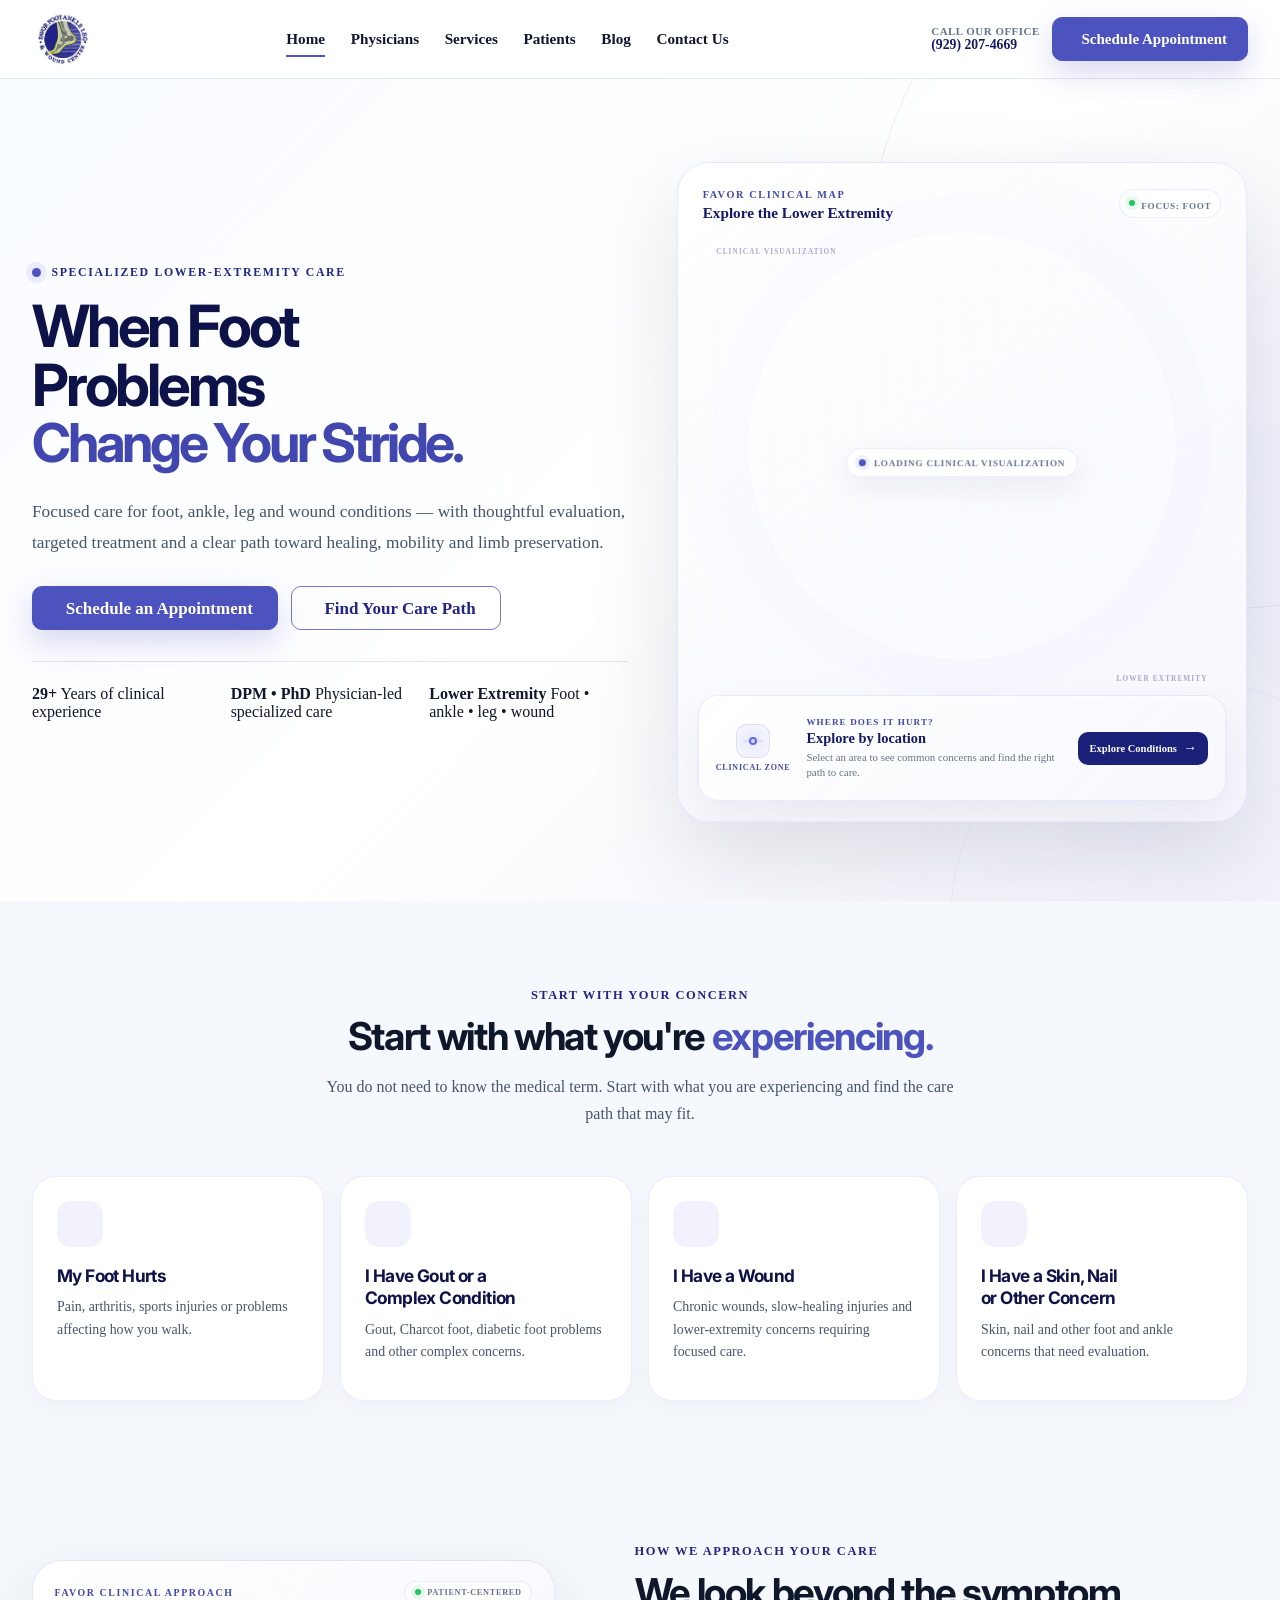
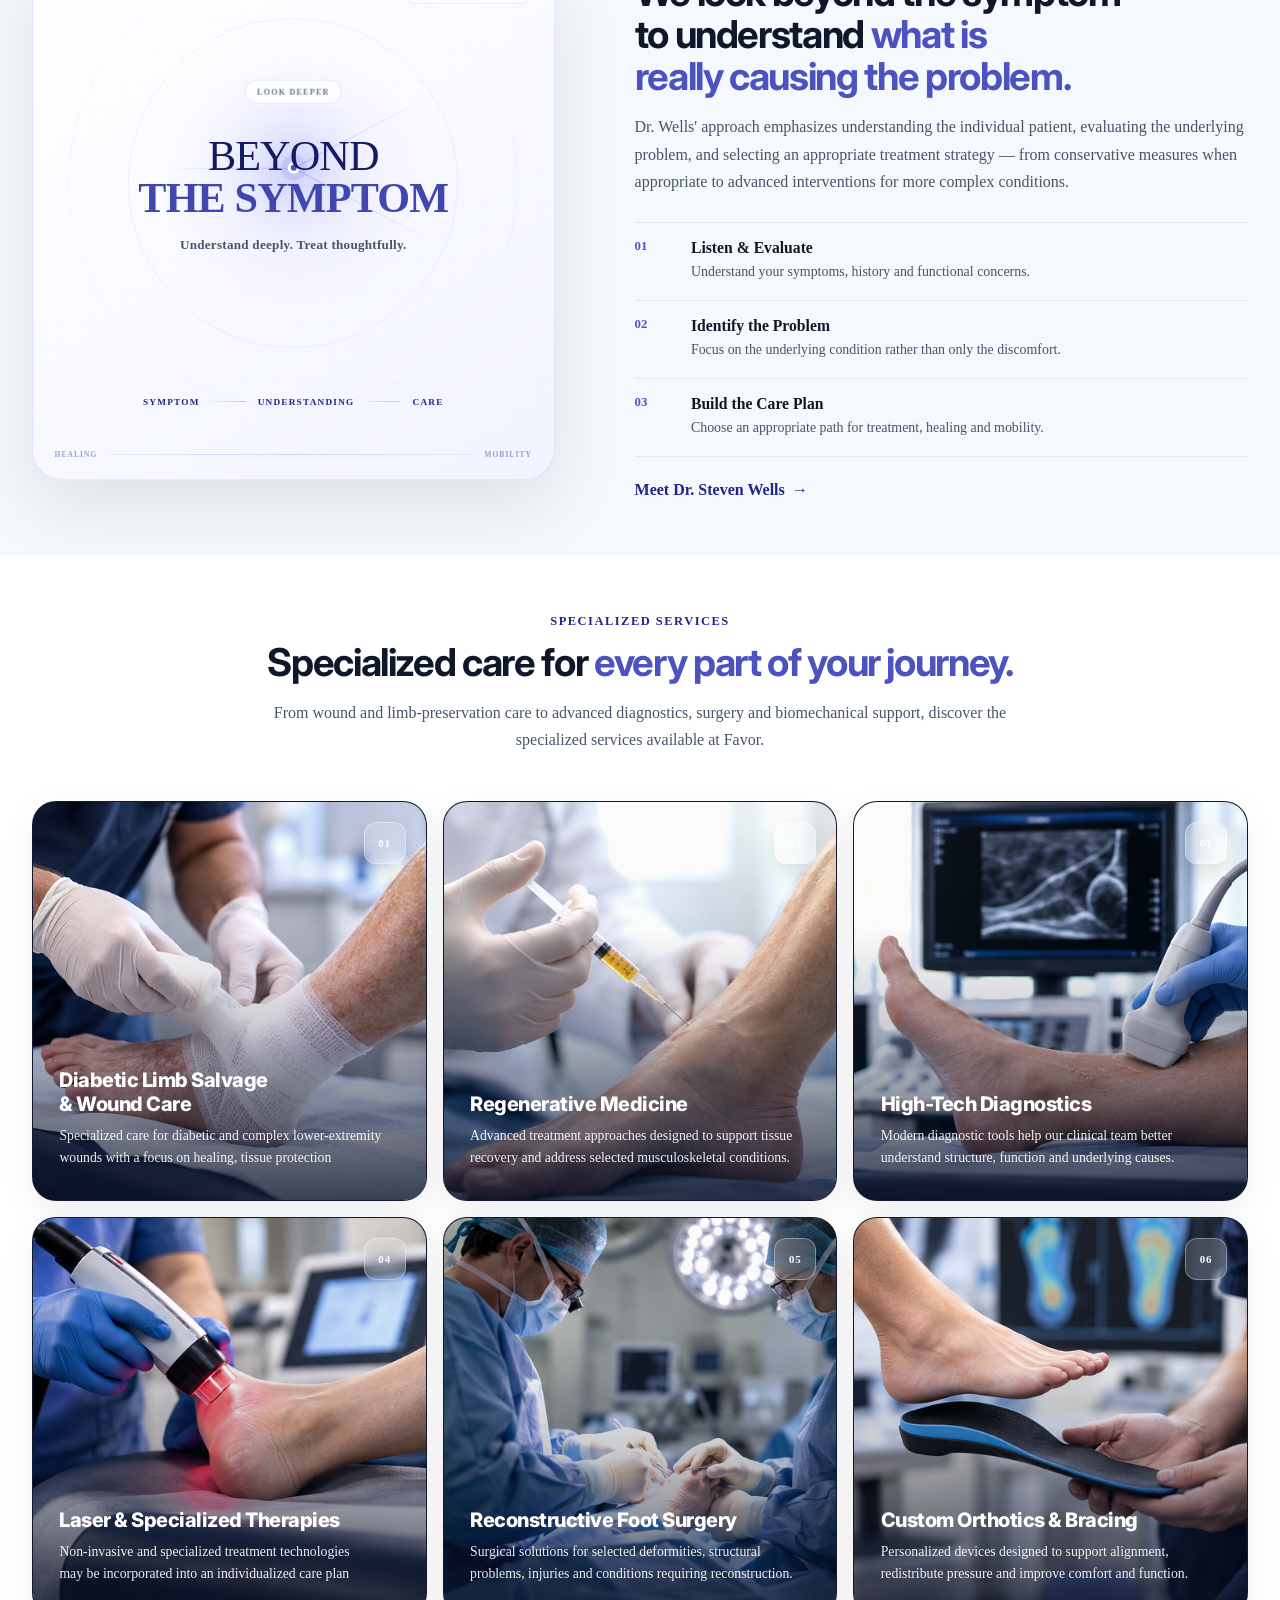
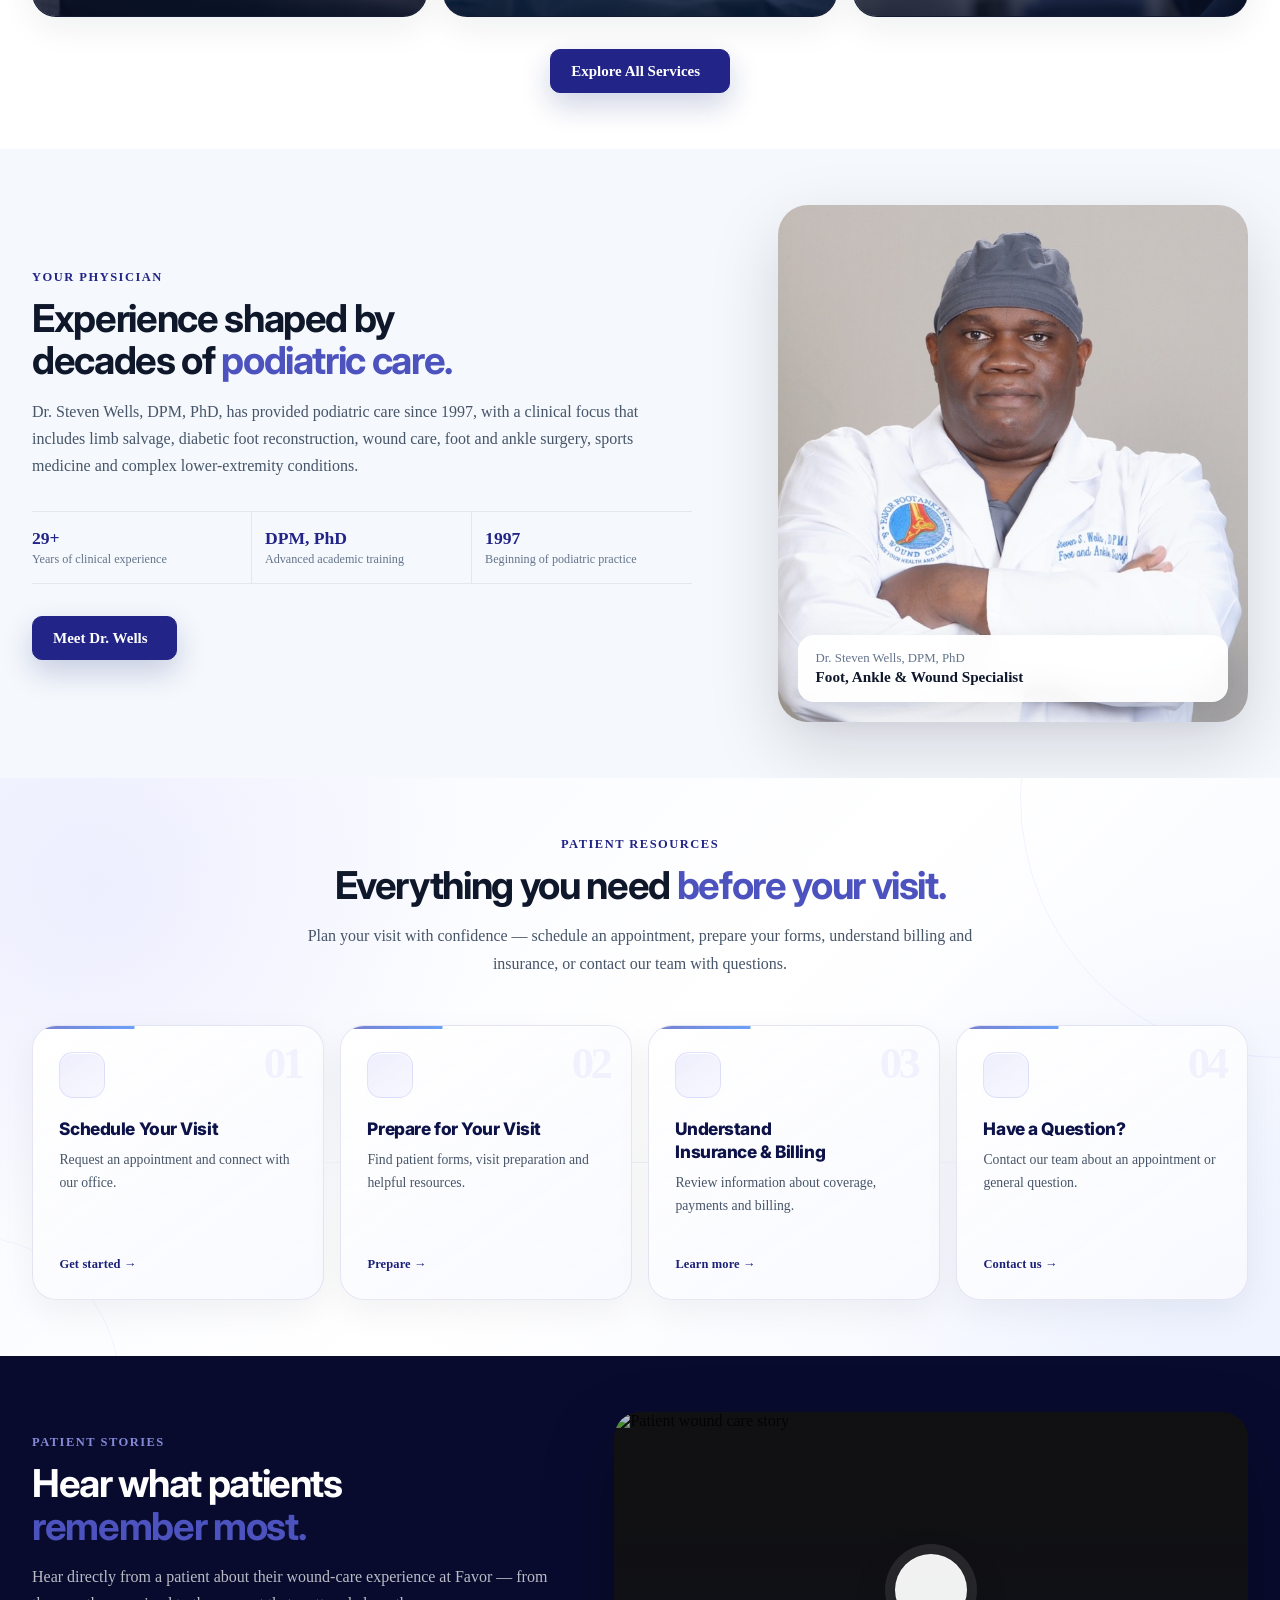
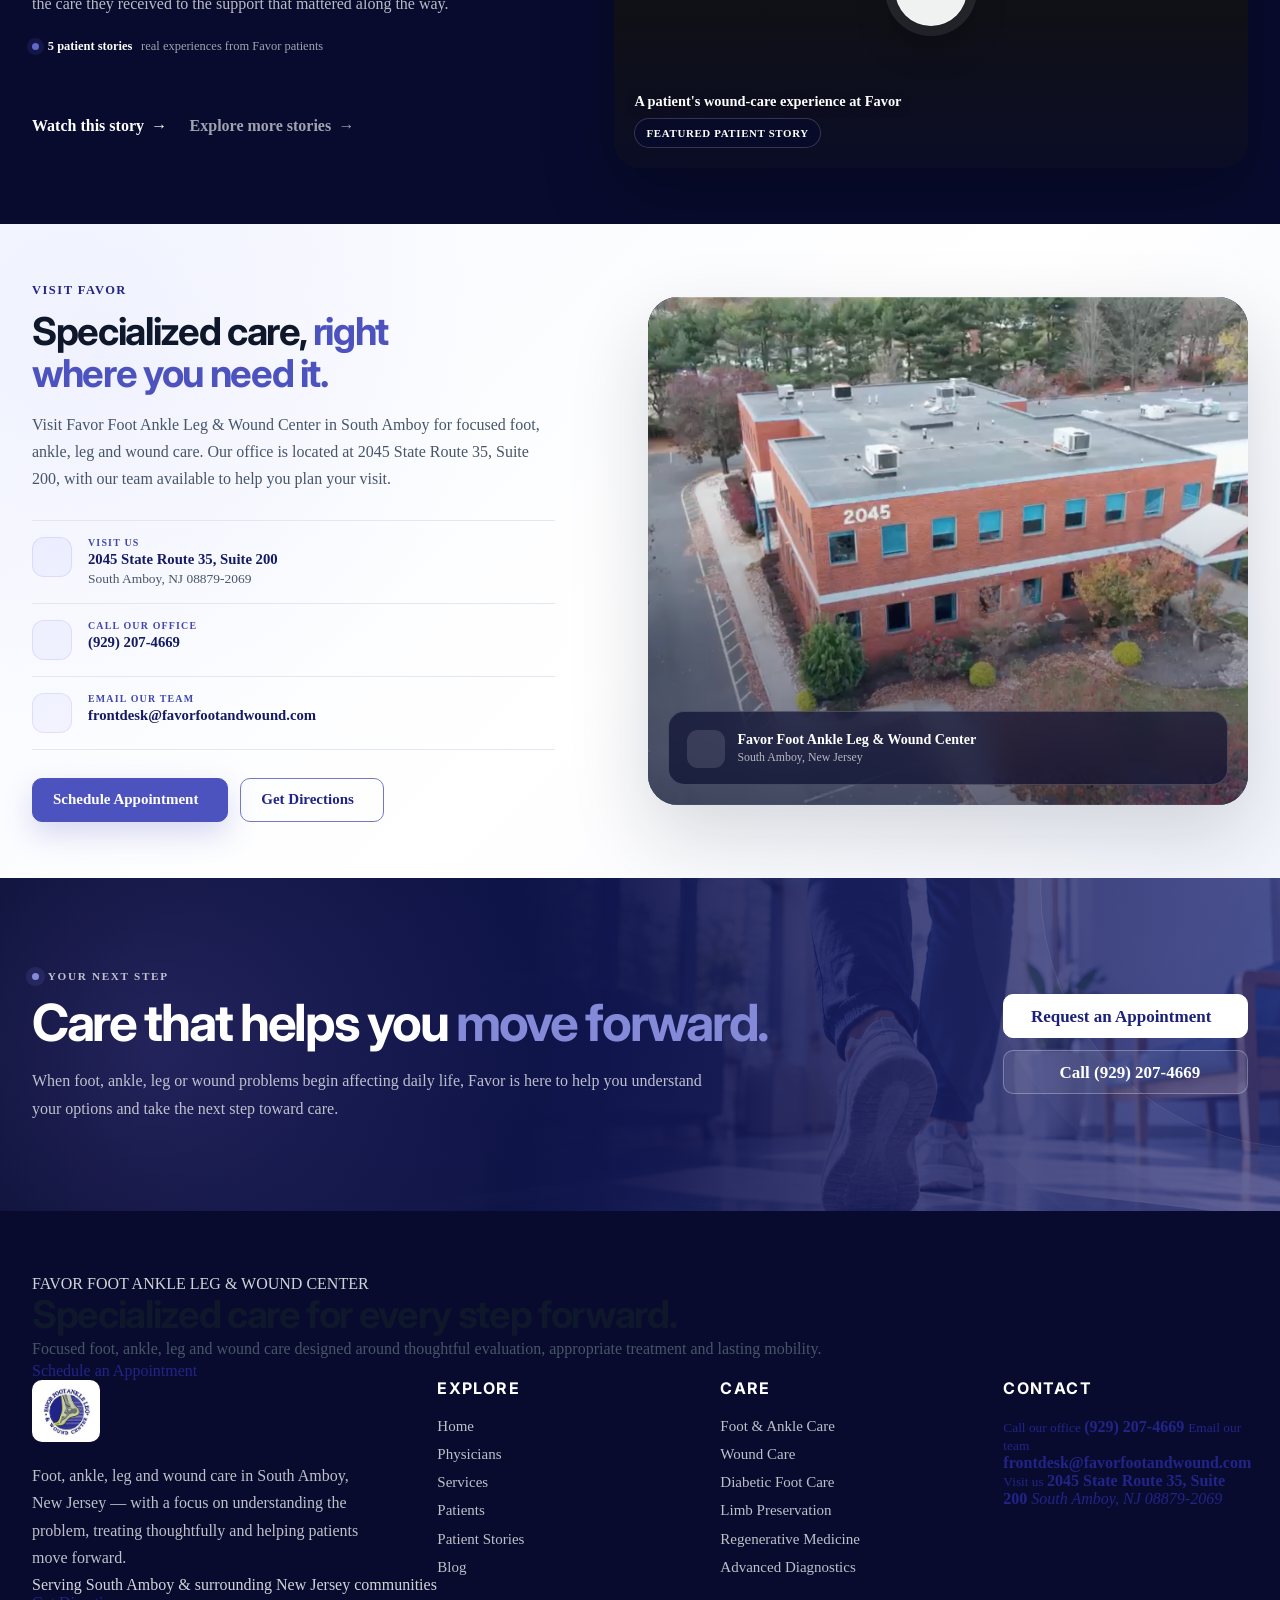
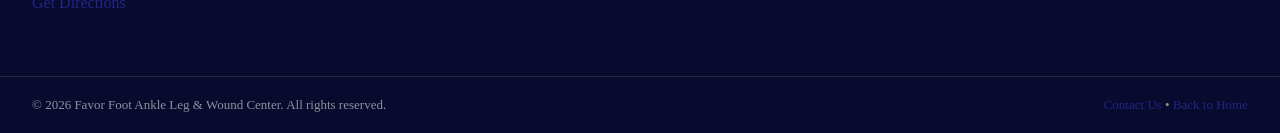
==== commit 6cb96df0: "Update index.html" ====
--- a/index.html
+++ b/index.html
@@ -1287,121 +1287,362 @@
             </section>
         </main>
         <!-- ========================================================= 11. FOOTER ========================================================= -->
-        <footer class="site-footer">
-            <div class="footer-main">
-                <div class="container">
-                    <div class="footer-grid">
-                        <div class="footer-brand">
-                            <a href="index.html" class="footer-logo">
-                                <img src="images/logo.webp" alt="Favor Foot Ankle Leg & Wound Center" width="350" height="350" loading="lazy">
-                            </a>
-                            <p class="footer-description">
-                                Personalized foot, ankle, leg and wound care focused on helping you move comfortably and live confidently.
-                            </p>
-                            <div class="footer-social">
-                                <a href="#" aria-label="Facebook">
-                                    <i data-lucide="facebook" aria-hidden="true">
-                                    </i>
-                                </a>
-                                <a href="#" aria-label="Instagram">
-                                    <i data-lucide="instagram" aria-hidden="true">
-                                    </i>
-                                </a>
-                            </div>
-                        </div>
-                        <div>
-                            <h3 class="footer-title">
-                                Quick Links
-                            </h3>
-                            <nav class="footer-links">
-                                <a href="index.html">
-                                    Home
-                                </a>
-                                <a href="physicians.html">
-                                    Physicians
-                                </a>
-                                <a href="services.html">
-                                    Services
-                                </a>
-                                <a href="patients.html">
-                                    Patients
-                                </a>
-                                <a href="blog.html">
-                                    Blog
-                                </a>
-                                <a href="contact.html">
-                                    Contact Us
-                                </a>
-                            </nav>
-                        </div>
-                        <div>
-                            <h3 class="footer-title">
-                                Services
-                            </h3>
-                            <nav class="footer-links">
-                                <a href="services.html">
-                                    Foot & Ankle Care
-                                </a>
-                                <a href="services.html">
-                                    Wound Care
-                                </a>
-                                <a href="services.html">
-                                    Diabetic Foot Care
-                                </a>
-                                <a href="services.html">
-                                    Limb Preservation
-                                </a>
-                            </nav>
-                        </div>
-                        <div>
-                            <h3 class="footer-title">
-                                Contact Us
-                            </h3>
-                            <div class="footer-contact">
-                                <a href="tel:+19292074669">
-                                    <i data-lucide="phone" aria-hidden="true">
-                                    </i>
-                                    <span>
-                                        (929) 207-4669
-                                    </span>
-                                </a>
-                                <a href="mailto:frontdesk@favorfootandwound.com">
-                                    <i data-lucide="mail" aria-hidden="true">
-                                    </i>
-                                    <span>
-                                        frontdesk@favorfootandwound.com
-                                    </span>
-                                </a>
-                                <span>
-                                    <i data-lucide="map-pin" aria-hidden="true">
-                                    </i>
-                                    <span>
-                                        2045 State Route 35 STE 200
-                                        <br>
-                                        South Amboy, NJ 08879-2069
-                                    </span>
-                                </span>
-                            </div>
-                        </div>
-                    </div>
-                </div>
+<!-- =========================================================
+     11. FOOTER
+     ========================================================= -->
+<footer class="site-footer">
+
+    <div class="footer-main">
+
+        <div class="container">
+
+            <!-- =========================
+                 FOOTER BRAND / CLOSING CTA
+                 ========================= -->
+
+            <div class="footer-intro">
+
+                <div class="footer-intro__content">
+
+                    <span class="footer-eyebrow">
+                        FAVOR FOOT ANKLE LEG & WOUND CENTER
+                    </span>
+
+                    <h2>
+                        Specialized care for
+                        <span>every step forward.</span>
+                    </h2>
+
+                    <p>
+                        Focused foot, ankle, leg and wound care
+                        designed around thoughtful evaluation,
+                        appropriate treatment and lasting mobility.
+                    </p>
+
+                </div>
+
+                <div class="footer-intro__action">
+
+                    <a
+                        href="contact.html"
+                        class="footer-primary-cta"
+                    >
+                        Schedule an Appointment
+
+                        <i
+                            data-lucide="arrow-up-right"
+                            aria-hidden="true"
+                        ></i>
+
+                    </a>
+
+                </div>
+
             </div>
-            <div class="footer-bottom">
-                <div class="container">
-                    <div class="footer-bottom-inner">
-                        <span>
-                            ©
-                            <span id="current-year">
-                            </span>
-                            Favor Foot Ankle Leg & Wound Center. All rights reserved.
-                        </span>
-                        <a href="contact.html">
-                            Privacy & Contact
-                        </a>
-                    </div>
-                </div>
+
+
+            <!-- =========================
+                 FOOTER CONTENT
+                 ========================= -->
+
+            <div class="footer-grid">
+
+
+                <!-- BRAND -->
+
+                <div class="footer-brand">
+
+                    <a
+                        href="index.html"
+                        class="footer-logo"
+                        aria-label="Favor Foot Ankle Leg & Wound Center Home"
+                    >
+
+                        <img
+                            src="images/logo.webp"
+                            alt="Favor Foot Ankle Leg & Wound Center"
+                            width="350"
+                            height="350"
+                            loading="lazy"
+                        >
+
+                    </a>
+
+                    <p class="footer-description">
+                        Foot, ankle, leg and wound care in
+                        South Amboy, New Jersey — with a focus
+                        on understanding the problem, treating
+                        thoughtfully and helping patients move
+                        forward.
+                    </p>
+
+                </div>
+
+
+                <!-- EXPLORE -->
+
+                <div class="footer-column">
+
+                    <h3 class="footer-title">
+                        Explore
+                    </h3>
+
+                    <nav
+                        class="footer-links"
+                        aria-label="Footer navigation"
+                    >
+
+                        <a href="index.html">
+                            Home
+                        </a>
+
+                        <a href="physicians.html">
+                            Physicians
+                        </a>
+
+                        <a href="services.html">
+                            Services
+                        </a>
+
+                        <a href="patients.html">
+                            Patients
+                        </a>
+
+                        <a href="contact.html#patient-stories">
+                            Patient Stories
+                        </a>
+
+                        <a href="blog.html">
+                            Blog
+                        </a>
+
+                    </nav>
+
+                </div>
+
+
+                <!-- CARE -->
+
+                <div class="footer-column">
+
+                    <h3 class="footer-title">
+                        Care
+                    </h3>
+
+                    <nav
+                        class="footer-links"
+                        aria-label="Footer services"
+                    >
+
+                        <a href="services.html">
+                            Foot & Ankle Care
+                        </a>
+
+                        <a href="services.html">
+                            Wound Care
+                        </a>
+
+                        <a href="services.html">
+                            Diabetic Foot Care
+                        </a>
+
+                        <a href="services.html">
+                            Limb Preservation
+                        </a>
+
+                        <a href="services.html">
+                            Regenerative Medicine
+                        </a>
+
+                        <a href="services.html">
+                            Advanced Diagnostics
+                        </a>
+
+                    </nav>
+
+                </div>
+
+
+                <!-- CONTACT -->
+
+                <div class="footer-column footer-column--contact">
+
+                    <h3 class="footer-title">
+                        Contact
+                    </h3>
+
+                    <div class="footer-contact">
+
+
+                        <a
+                            href="tel:+19292074669"
+                            class="footer-contact__item"
+                        >
+
+                            <span class="footer-contact__icon">
+                                <i
+                                    data-lucide="phone"
+                                    aria-hidden="true"
+                                ></i>
+                            </span>
+
+                            <span>
+                                <small>
+                                    Call our office
+                                </small>
+
+                                <strong>
+                                    (929) 207-4669
+                                </strong>
+                            </span>
+
+                        </a>
+
+
+                        <a
+                            href="mailto:frontdesk@favorfootandwound.com"
+                            class="footer-contact__item"
+                        >
+
+                            <span class="footer-contact__icon">
+                                <i
+                                    data-lucide="mail"
+                                    aria-hidden="true"
+                                ></i>
+                            </span>
+
+                            <span>
+                                <small>
+                                    Email our team
+                                </small>
+
+                                <strong>
+                                    frontdesk@favorfootandwound.com
+                                </strong>
+                            </span>
+
+                        </a>
+
+
+                        <a
+                            href="https://www.google.com/maps/search/?api=1&query=2045+State+Route+35+STE+200+South+Amboy+NJ+08879"
+                            class="footer-contact__item"
+                            target="_blank"
+                            rel="noopener noreferrer"
+                        >
+
+                            <span class="footer-contact__icon">
+                                <i
+                                    data-lucide="map-pin"
+                                    aria-hidden="true"
+                                ></i>
+                            </span>
+
+                            <span>
+                                <small>
+                                    Visit us
+                                </small>
+
+                                <strong>
+                                    2045 State Route 35,
+                                    Suite 200
+                                </strong>
+
+                                <em>
+                                    South Amboy, NJ 08879-2069
+                                </em>
+                            </span>
+
+                        </a>
+
+                    </div>
+
+                </div>
+
             </div>
-        </footer>
+
+
+            <!-- =========================
+                 FOOTER LOCATION BAR
+                 ========================= -->
+
+            <div class="footer-location-bar">
+
+                <div class="footer-location-bar__status">
+
+                    <span
+                        class="footer-location-bar__dot"
+                        aria-hidden="true"
+                    ></span>
+
+                    <span>
+                        Serving South Amboy & surrounding
+                        New Jersey communities
+                    </span>
+
+                </div>
+
+                <a
+                    href="https://www.google.com/maps/search/?api=1&query=2045+State+Route+35+STE+200+South+Amboy+NJ+08879"
+                    target="_blank"
+                    rel="noopener noreferrer"
+                >
+                    Get Directions
+
+                    <i
+                        data-lucide="arrow-up-right"
+                        aria-hidden="true"
+                    ></i>
+
+                </a>
+
+            </div>
+
+        </div>
+
+    </div>
+
+
+    <!-- =========================
+         LEGAL / COPYRIGHT
+         ========================= -->
+
+    <div class="footer-bottom">
+
+        <div class="container">
+
+            <div class="footer-bottom-inner">
+
+                <span>
+                    ©
+                    <span id="current-year"></span>
+                    Favor Foot Ankle Leg & Wound Center.
+                    All rights reserved.
+                </span>
+
+                <div class="footer-bottom-links">
+
+                    <a href="contact.html">
+                        Contact Us
+                    </a>
+
+                    <span aria-hidden="true">
+                        •
+                    </span>
+
+                    <a href="index.html">
+                        Back to Home
+                    </a>
+
+                </div>
+
+            </div>
+
+        </div>
+
+    </div>
+
+</footer>
         <button id="back-to-top" class="back-to-top" type="button" aria-label="Back to top">
             <i data-lucide="arrow-up" aria-hidden="true">
             </i>
--- a/css/index.css
+++ b/css/index.css
@@ -2899,8 +2899,151 @@
 /* ============================================================
    10. FINAL CTA
    ============================================================ */
-.home-final-cta{padding:4.5rem 0;background:var(--gradient-primary)}.home-final-cta__inner{display:flex;align-items:center;justify-content:space-between;gap:3rem}.home-final-cta__eyebrow{font-size:.75rem;font-weight:800;letter-spacing:.12em;color:var(--brand-accent-200);text-transform:uppercase}.home-final-cta h2{max-width:760px;margin-top:.65rem;color:#fff;font-size:clamp(2rem,3.4vw,3.3rem)}.home-final-cta p{max-width:700px;margin-top:.8rem;color:rgba(255,255,255,.74)}.home-final-cta__actions{display:flex;flex-direction:column;gap:.7rem;min-width:240px}.btn-light{background:#fff;color:var(--brand-navy-700);border-color:#fff}.btn-light:hover{background:var(--brand-navy-50);color:var(--brand-navy-800)}
-
+
+.home-final-cta{
+    position:relative;
+    isolation:isolate;
+    overflow:hidden;
+    padding:5.5rem 0;
+    background:
+        linear-gradient(
+            90deg,
+            rgba(7,11,46,.96) 0%,
+            rgba(18,22,82,.90) 48%,
+            rgba(35,39,115,.72) 100%
+        ),
+        url("../images/final-cta.webp") center center / cover no-repeat;
+    color:#fff;
+}
+
+.home-final-cta::before{
+    content:"";
+    position:absolute;
+    inset:0;
+    z-index:-1;
+    background:
+        radial-gradient(
+            circle at 12% 50%,
+            rgba(139,124,246,.20),
+            transparent 34%
+        ),
+        linear-gradient(
+            90deg,
+            rgba(8,11,46,.38),
+            transparent 70%
+        );
+    pointer-events:none;
+}
+
+.home-final-cta::after{
+    content:"";
+    position:absolute;
+    width:520px;
+    height:520px;
+    right:-280px;
+    top:-250px;
+    border:1px solid rgba(255,255,255,.10);
+    border-radius:50%;
+    box-shadow:
+        0 0 0 70px rgba(255,255,255,.025),
+        0 0 0 140px rgba(255,255,255,.015);
+    pointer-events:none;
+}
+
+.home-final-cta__inner{
+    position:relative;
+    z-index:2;
+
+    display:grid;
+    grid-template-columns:minmax(0,1fr) auto;
+    align-items:center;
+    gap:4rem;
+}
+
+.home-final-cta__inner > div:first-child{
+    max-width:760px;
+}
+
+.home-final-cta__eyebrow{
+    display:inline-flex;
+    align-items:center;
+    gap:.55rem;
+
+    color:rgba(255,255,255,.72);
+
+    font-size:.7rem;
+    font-weight:900;
+    letter-spacing:.15em;
+    text-transform:uppercase;
+}
+
+.home-final-cta__eyebrow::before{
+    content:"";
+    width:7px;
+    height:7px;
+    border-radius:50%;
+    background:var(--brand-accent-300);
+    box-shadow:
+        0 0 0 6px rgba(139,124,246,.12);
+}
+
+.home-final-cta h2{
+    max-width:760px;
+    margin-top:.75rem;
+
+    color:#fff;
+    font-size:clamp(2.35rem,4vw,4rem);
+    line-height:1.04;
+    letter-spacing:-.045em;
+}
+
+.home-final-cta h2 .text-brand{
+    color:var(--brand-accent-300);
+}
+
+.home-final-cta p{
+    max-width:680px;
+    margin-top:1.1rem;
+
+    color:rgba(255,255,255,.72);
+    font-size:1rem;
+    line-height:1.75;
+}
+
+.home-final-cta__actions{
+    display:flex;
+    flex-direction:column;
+    gap:.75rem;
+    min-width:245px;
+}
+
+.home-final-cta__actions .btn{
+    width:100%;
+    justify-content:center;
+}
+
+.btn-light{
+    background:#fff;
+    color:var(--brand-navy-700);
+    border-color:#fff;
+}
+
+.btn-light:hover{
+    background:var(--brand-navy-50);
+    color:var(--brand-navy-800);
+}
+
+.btn-outline-light{
+    background:rgba(255,255,255,.07);
+    border:1px solid rgba(255,255,255,.28);
+    color:#fff;
+}
+
+.btn-outline-light:hover{
+    background:rgba(255,255,255,.14);
+    border-color:rgba(255,255,255,.5);
+    color:#fff;
+}
 /* ============================================================
    11. BACK TO TOP
    ============================================================ */
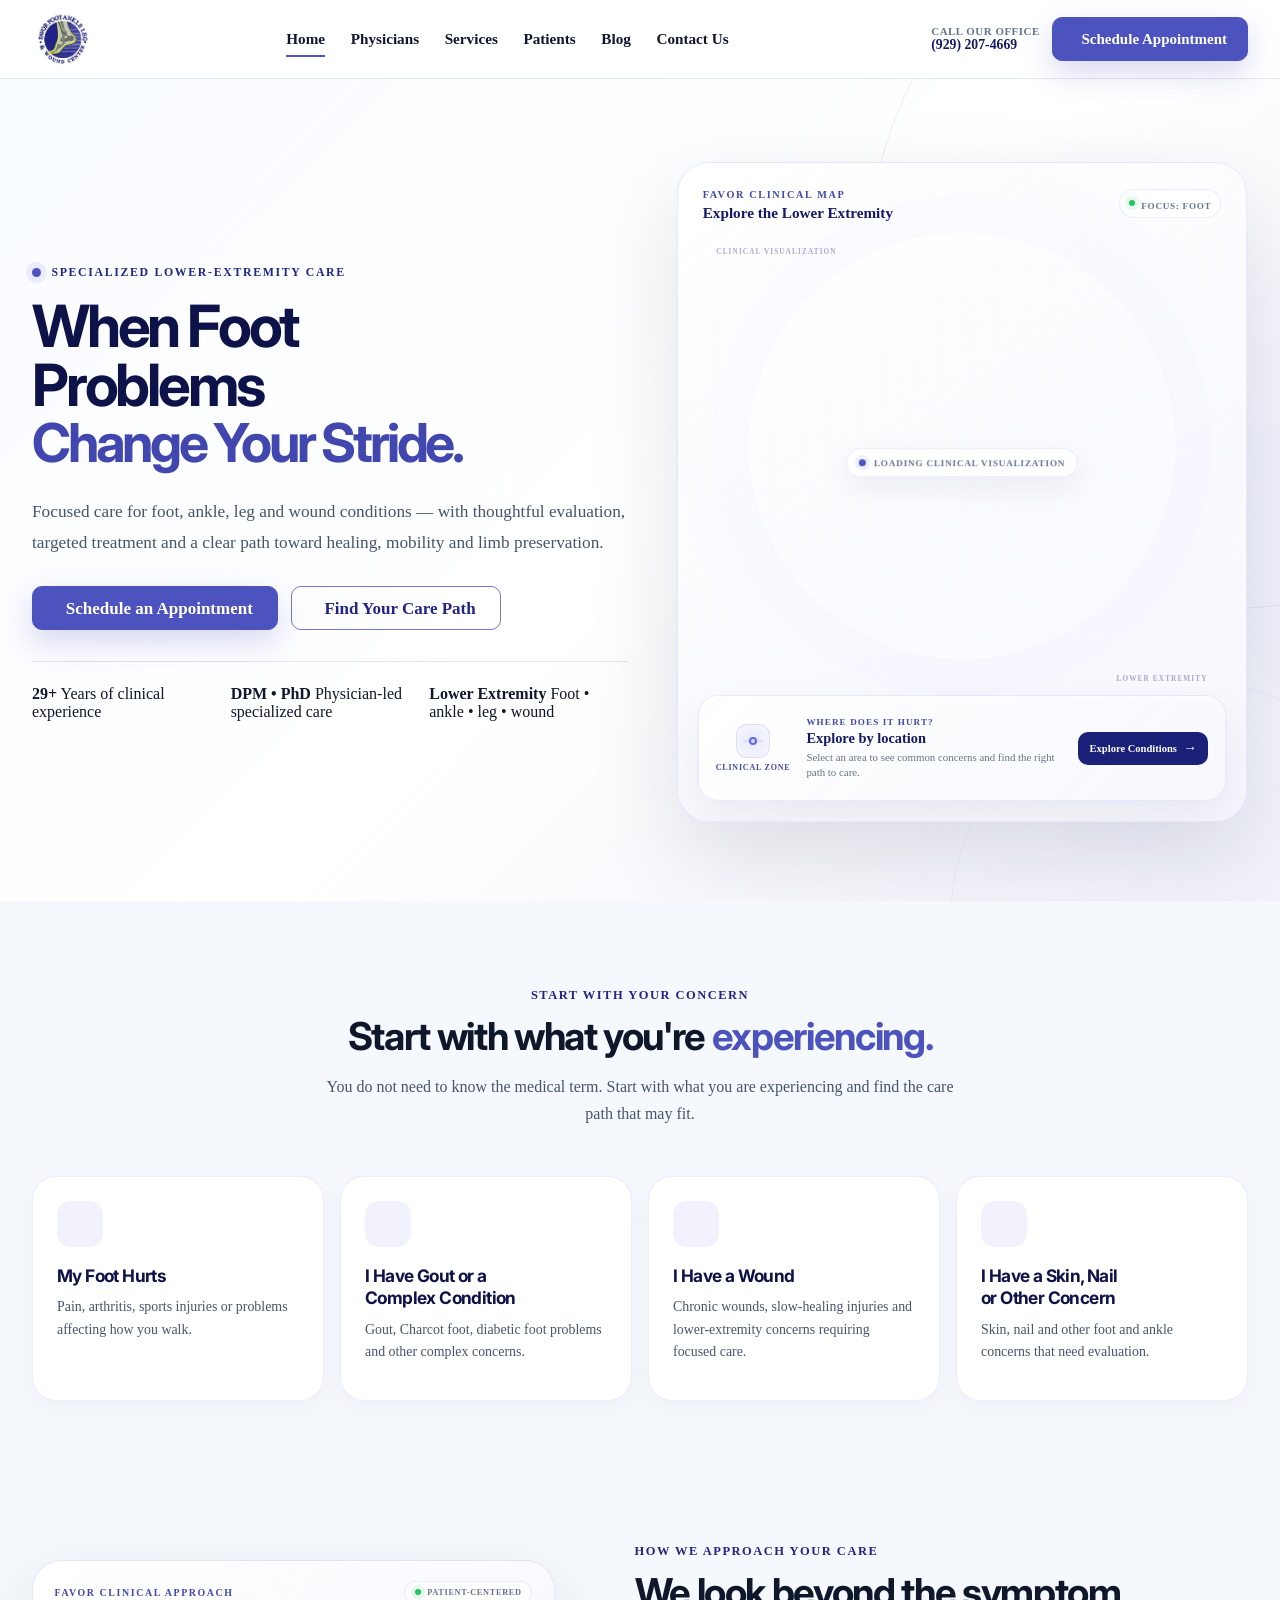
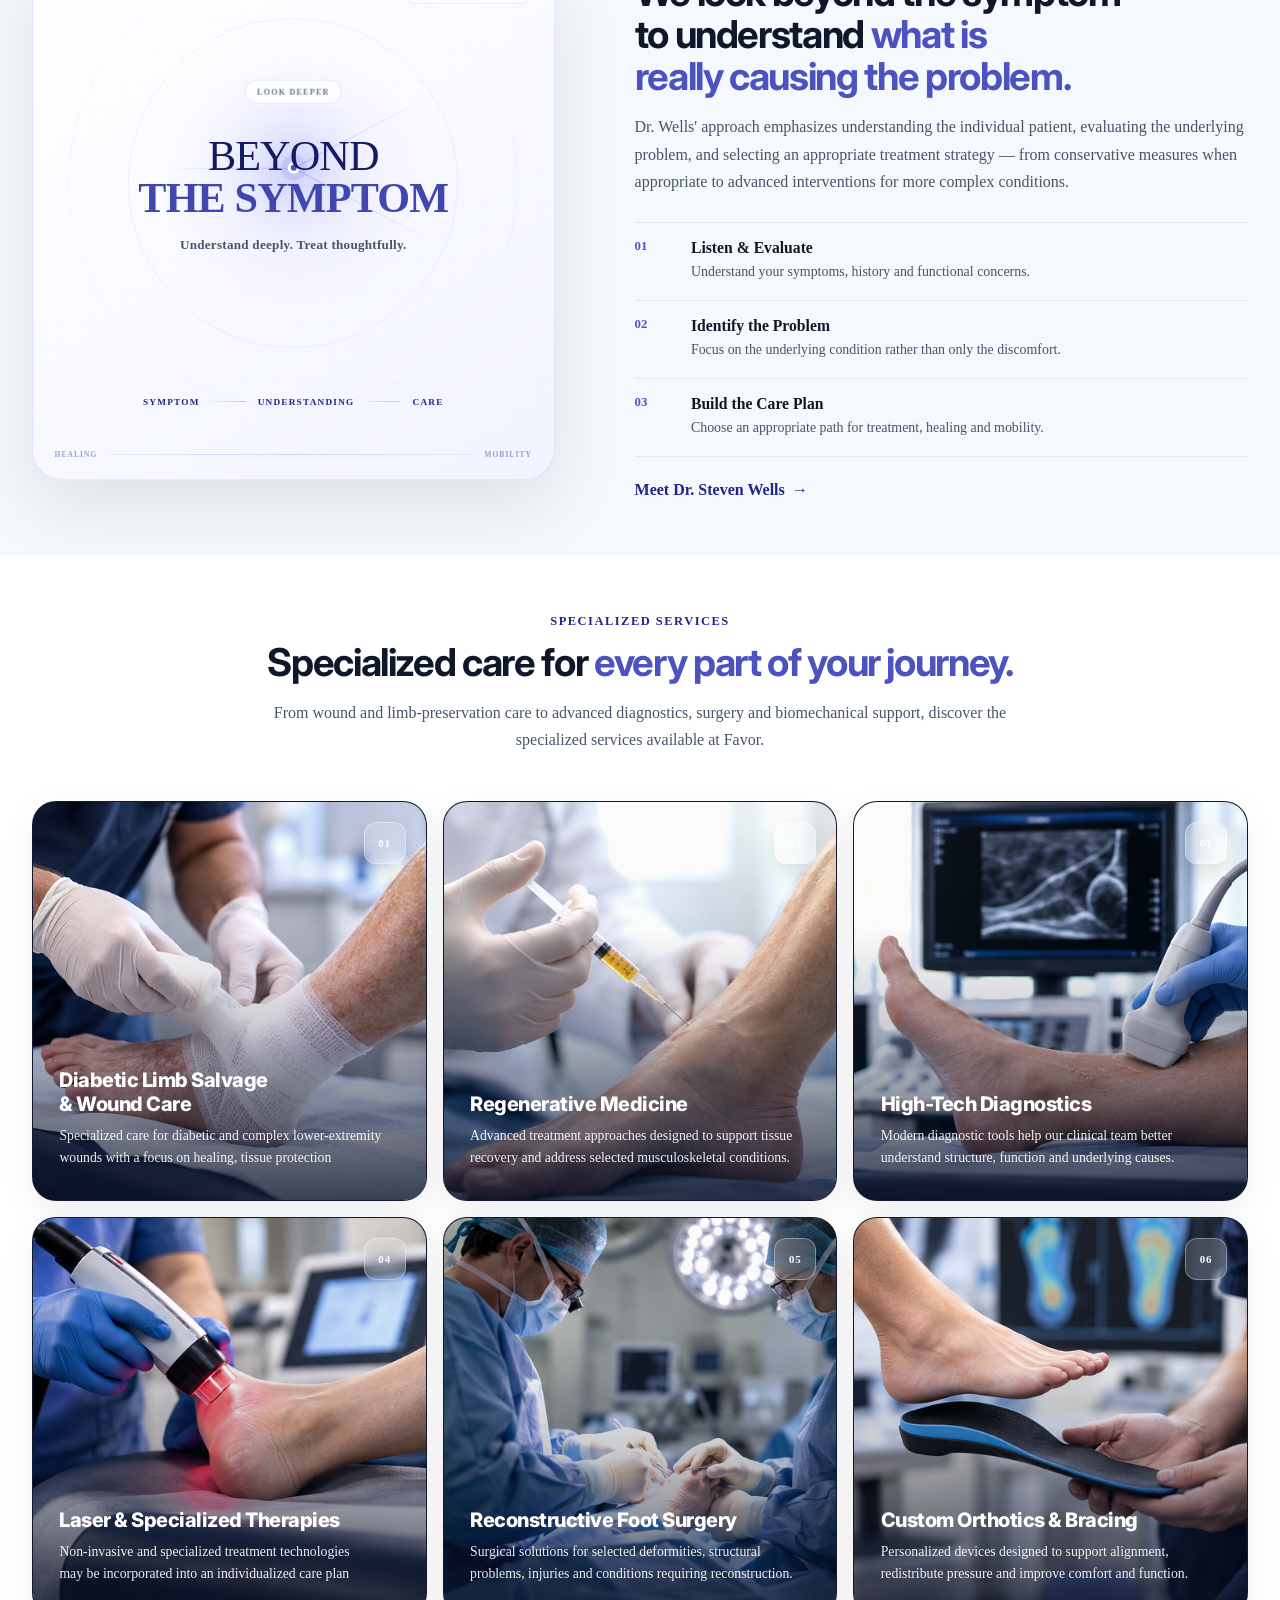
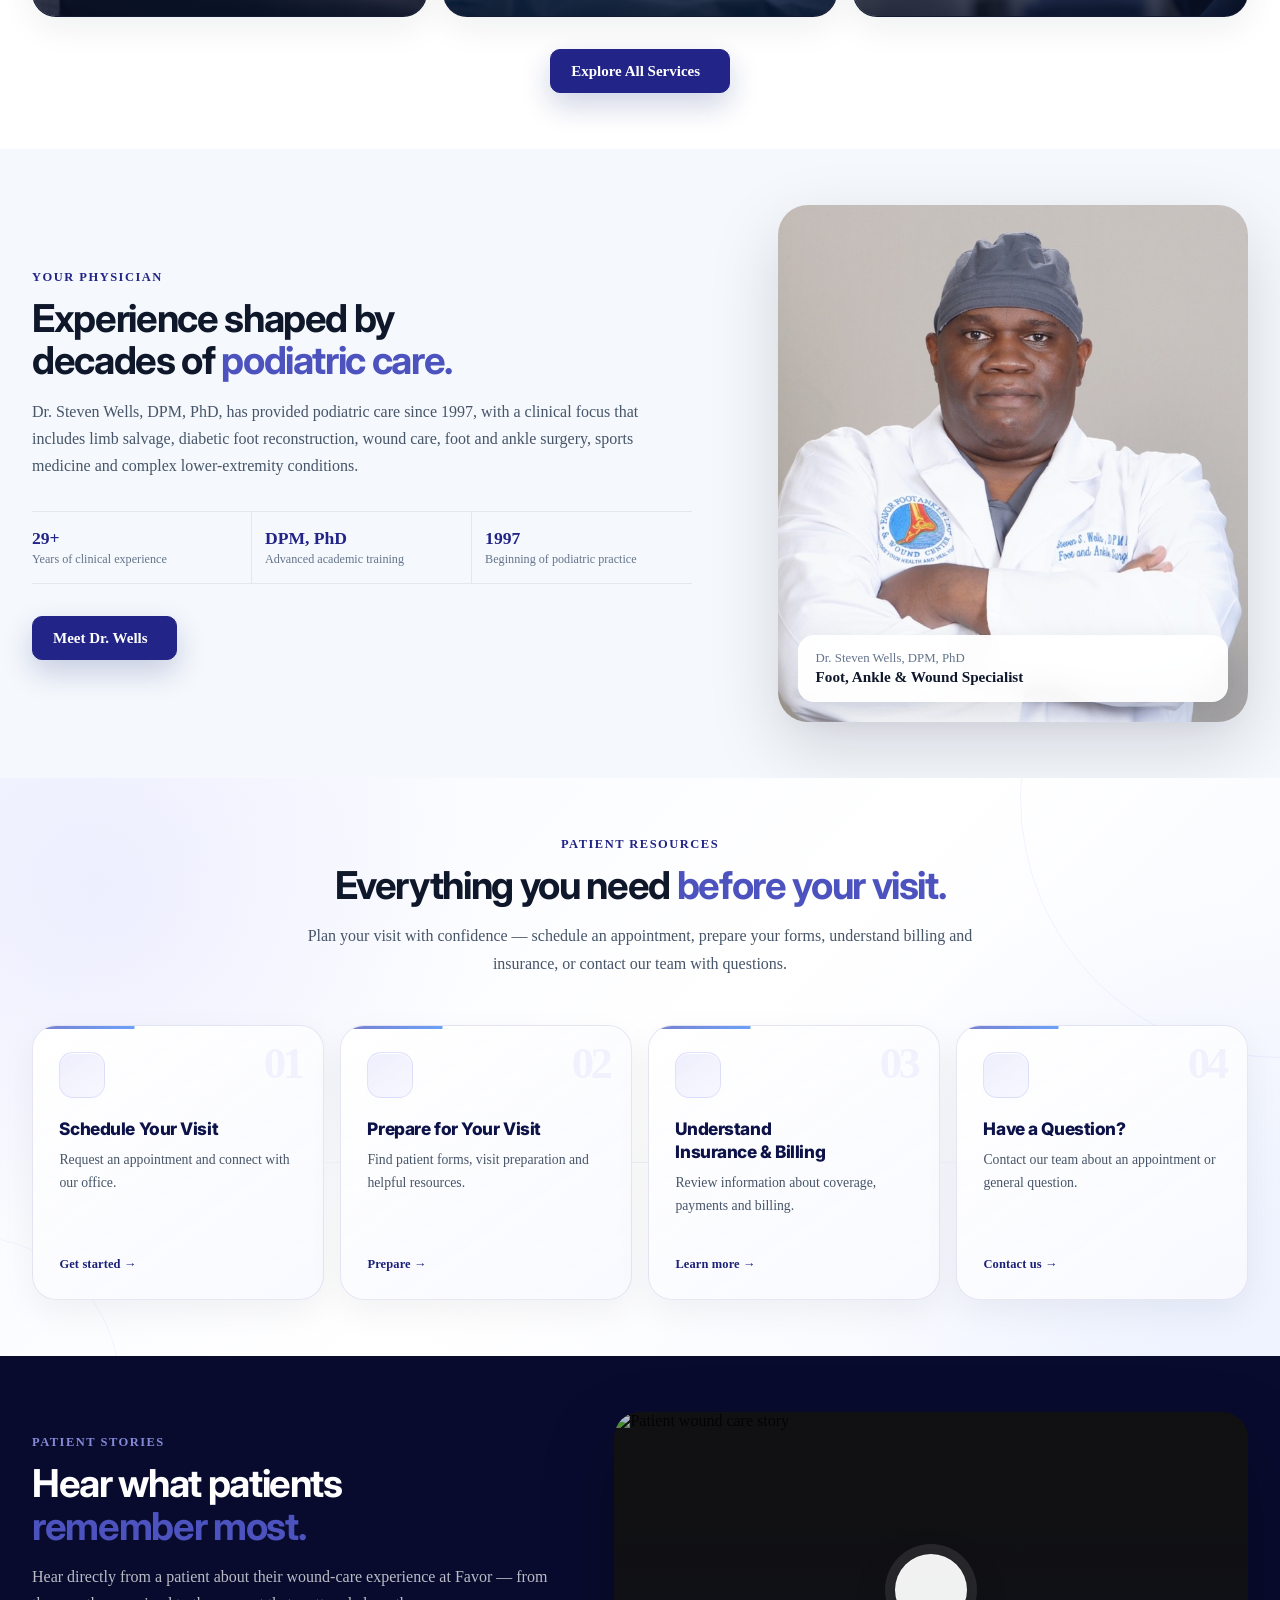
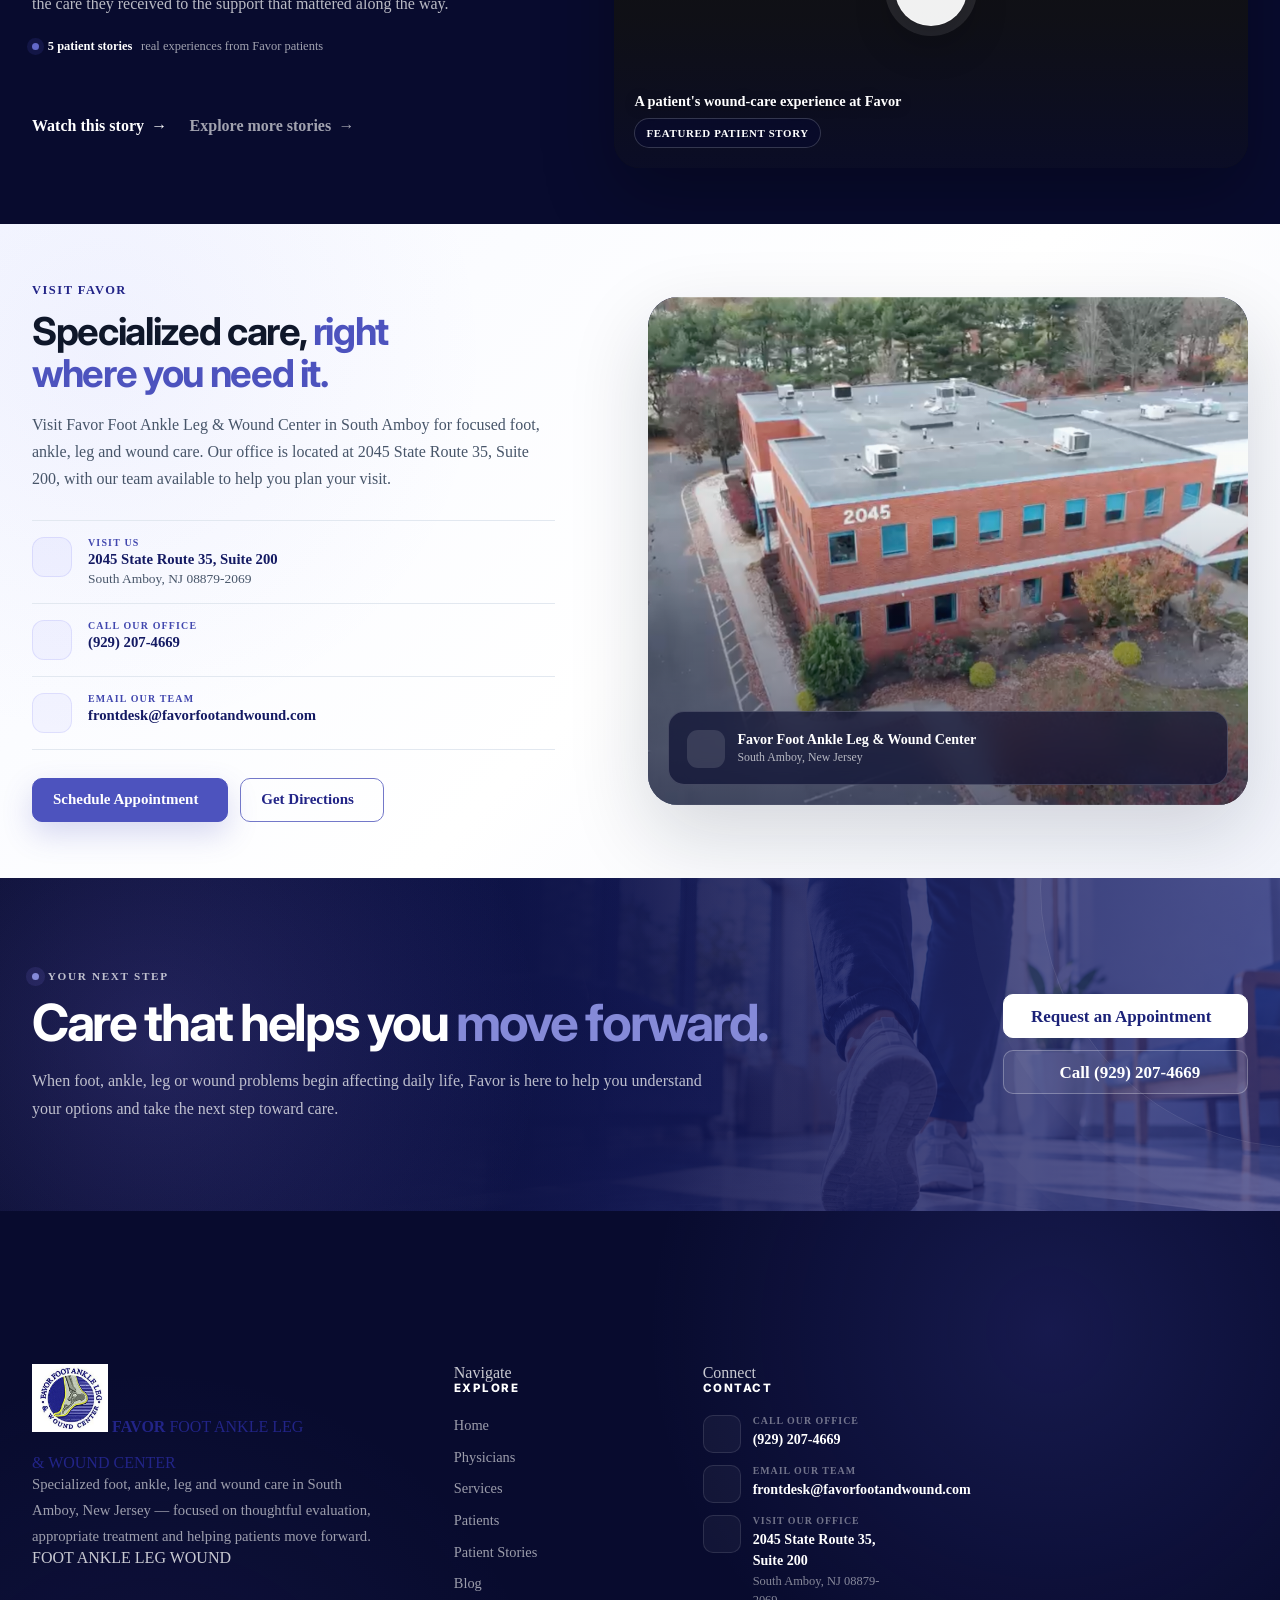
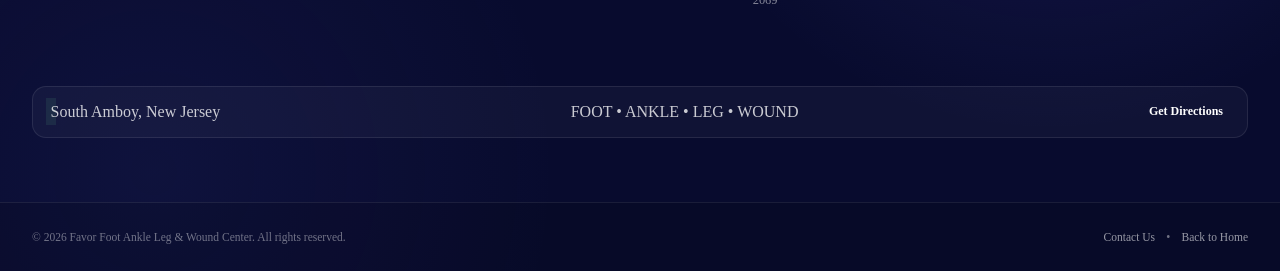
==== commit d0cc9c43: "Update index.html" ====
--- a/index.html
+++ b/index.html
@@ -1288,100 +1288,100 @@
         </main>
         <!-- ========================================================= 11. FOOTER ========================================================= -->
 <!-- =========================================================
-     11. FOOTER
+     11. FOOTER — BRAND SIGNATURE
      ========================================================= -->
+
 <footer class="site-footer">
 
+    <!-- SUBTLE DECORATIVE BACKGROUND -->
+    <div class="site-footer__grid" aria-hidden="true"></div>
+    <div class="site-footer__glow site-footer__glow--one" aria-hidden="true"></div>
+    <div class="site-footer__glow site-footer__glow--two" aria-hidden="true"></div>
+
+
     <div class="footer-main">
 
         <div class="container">
 
-            <!-- =========================
-                 FOOTER BRAND / CLOSING CTA
-                 ========================= -->
-
-            <div class="footer-intro">
-
-                <div class="footer-intro__content">
-
-                    <span class="footer-eyebrow">
-                        FAVOR FOOT ANKLE LEG & WOUND CENTER
-                    </span>
-
-                    <h2>
-                        Specialized care for
-                        <span>every step forward.</span>
-                    </h2>
-
-                    <p>
-                        Focused foot, ankle, leg and wound care
-                        designed around thoughtful evaluation,
-                        appropriate treatment and lasting mobility.
-                    </p>
-
-                </div>
-
-                <div class="footer-intro__action">
-
-                    <a
-                        href="contact.html"
-                        class="footer-primary-cta"
-                    >
-                        Schedule an Appointment
-
-                        <i
-                            data-lucide="arrow-up-right"
-                            aria-hidden="true"
-                        ></i>
-
-                    </a>
-
-                </div>
-
-            </div>
-
-
-            <!-- =========================
-                 FOOTER CONTENT
-                 ========================= -->
+            <!-- =================================================
+                 PRIMARY FOOTER CONTENT
+                 ================================================= -->
 
             <div class="footer-grid">
 
 
-                <!-- BRAND -->
+                <!-- =============================================
+                     BRAND
+                     ============================================= -->
 
                 <div class="footer-brand">
 
                     <a
                         href="index.html"
-                        class="footer-logo"
+                        class="footer-brand__identity"
                         aria-label="Favor Foot Ankle Leg & Wound Center Home"
                     >
 
-                        <img
-                            src="images/logo.webp"
-                            alt="Favor Foot Ankle Leg & Wound Center"
-                            width="350"
-                            height="350"
-                            loading="lazy"
-                        >
+                        <span class="footer-logo">
+                            <img
+                                src="images/logo.webp"
+                                alt="Favor Foot Ankle Leg & Wound Center"
+                                width="350"
+                                height="350"
+                                loading="lazy"
+                            >
+                        </span>
+
+                        <span class="footer-brand__name">
+                            <strong>
+                                FAVOR
+                            </strong>
+
+                            <span>
+                                FOOT ANKLE LEG<br>
+                                & WOUND CENTER
+                            </span>
+                        </span>
 
                     </a>
 
+
                     <p class="footer-description">
-                        Foot, ankle, leg and wound care in
-                        South Amboy, New Jersey — with a focus
-                        on understanding the problem, treating
-                        thoughtfully and helping patients move
-                        forward.
+                        Specialized foot, ankle, leg and wound care
+                        in South Amboy, New Jersey — focused on
+                        thoughtful evaluation, appropriate treatment
+                        and helping patients move forward.
                     </p>
 
-                </div>
-
-
-                <!-- EXPLORE -->
+
+                    <div class="footer-specialties" aria-label="Areas of care">
+
+                        <span>FOOT</span>
+                        <i aria-hidden="true"></i>
+
+                        <span>ANKLE</span>
+                        <i aria-hidden="true"></i>
+
+                        <span>LEG</span>
+                        <i aria-hidden="true"></i>
+
+                        <span>WOUND</span>
+
+                    </div>
+
+                </div>
+
+
+
+                <!-- =============================================
+                     EXPLORE
+                     ============================================= -->
 
                 <div class="footer-column">
+
+                    <span class="footer-column__eyebrow">
+                        Navigate
+                    </span>
 
                     <h3 class="footer-title">
                         Explore
@@ -1393,27 +1393,51 @@
                     >
 
                         <a href="index.html">
-                            Home
+                            <span>Home</span>
+                            <i
+                                data-lucide="arrow-up-right"
+                                aria-hidden="true"
+                            ></i>
                         </a>
 
                         <a href="physicians.html">
-                            Physicians
+                            <span>Physicians</span>
+                            <i
+                                data-lucide="arrow-up-right"
+                                aria-hidden="true"
+                            ></i>
                         </a>
 
                         <a href="services.html">
-                            Services
+                            <span>Services</span>
+                            <i
+                                data-lucide="arrow-up-right"
+                                aria-hidden="true"
+                            ></i>
                         </a>
 
                         <a href="patients.html">
-                            Patients
+                            <span>Patients</span>
+                            <i
+                                data-lucide="arrow-up-right"
+                                aria-hidden="true"
+                            ></i>
                         </a>
 
                         <a href="contact.html#patient-stories">
-                            Patient Stories
+                            <span>Patient Stories</span>
+                            <i
+                                data-lucide="arrow-up-right"
+                                aria-hidden="true"
+                            ></i>
                         </a>
 
                         <a href="blog.html">
-                            Blog
+                            <span>Blog</span>
+                            <i
+                                data-lucide="arrow-up-right"
+                                aria-hidden="true"
+                            ></i>
                         </a>
 
                     </nav>
@@ -1421,58 +1445,26 @@
                 </div>
 
 
-                <!-- CARE -->
-
-                <div class="footer-column">
-
-                    <h3 class="footer-title">
-                        Care
-                    </h3>
-
-                    <nav
-                        class="footer-links"
-                        aria-label="Footer services"
-                    >
-
-                        <a href="services.html">
-                            Foot & Ankle Care
-                        </a>
-
-                        <a href="services.html">
-                            Wound Care
-                        </a>
-
-                        <a href="services.html">
-                            Diabetic Foot Care
-                        </a>
-
-                        <a href="services.html">
-                            Limb Preservation
-                        </a>
-
-                        <a href="services.html">
-                            Regenerative Medicine
-                        </a>
-
-                        <a href="services.html">
-                            Advanced Diagnostics
-                        </a>
-
-                    </nav>
-
-                </div>
-
-
-                <!-- CONTACT -->
+
+                <!-- =============================================
+                     CONTACT
+                     ============================================= -->
 
                 <div class="footer-column footer-column--contact">
+
+                    <span class="footer-column__eyebrow">
+                        Connect
+                    </span>
 
                     <h3 class="footer-title">
                         Contact
                     </h3>
 
-                    <div class="footer-contact">
-
+
+                    <div class="footer-contact-card">
+
+
+                        <!-- PHONE -->
 
                         <a
                             href="tel:+19292074669"
@@ -1486,7 +1478,8 @@
                                 ></i>
                             </span>
 
-                            <span>
+                            <span class="footer-contact__content">
+
                                 <small>
                                     Call our office
                                 </small>
@@ -1494,10 +1487,20 @@
                                 <strong>
                                     (929) 207-4669
                                 </strong>
-                            </span>
-
-                        </a>
-
+
+                            </span>
+
+                            <i
+                                data-lucide="arrow-up-right"
+                                class="footer-contact__arrow"
+                                aria-hidden="true"
+                            ></i>
+
+                        </a>
+
+
+
+                        <!-- EMAIL -->
 
                         <a
                             href="mailto:frontdesk@favorfootandwound.com"
@@ -1511,7 +1514,8 @@
                                 ></i>
                             </span>
 
-                            <span>
+                            <span class="footer-contact__content">
+
                                 <small>
                                     Email our team
                                 </small>
@@ -1519,10 +1523,20 @@
                                 <strong>
                                     frontdesk@favorfootandwound.com
                                 </strong>
-                            </span>
-
-                        </a>
-
+
+                            </span>
+
+                            <i
+                                data-lucide="arrow-up-right"
+                                class="footer-contact__arrow"
+                                aria-hidden="true"
+                            ></i>
+
+                        </a>
+
+
+
+                        <!-- ADDRESS -->
 
                         <a
                             href="https://www.google.com/maps/search/?api=1&query=2045+State+Route+35+STE+200+South+Amboy+NJ+08879"
@@ -1538,9 +1552,10 @@
                                 ></i>
                             </span>
 
-                            <span>
+                            <span class="footer-contact__content">
+
                                 <small>
-                                    Visit us
+                                    Visit our office
                                 </small>
 
                                 <strong>
@@ -1551,9 +1566,17 @@
                                 <em>
                                     South Amboy, NJ 08879-2069
                                 </em>
-                            </span>
-
-                        </a>
+
+                            </span>
+
+                            <i
+                                data-lucide="arrow-up-right"
+                                class="footer-contact__arrow"
+                                aria-hidden="true"
+                            ></i>
+
+                        </a>
+
 
                     </div>
 
@@ -1562,13 +1585,14 @@
             </div>
 
 
-            <!-- =========================
-                 FOOTER LOCATION BAR
-                 ========================= -->
+
+            <!-- =================================================
+                 LOCATION / BRAND SIGNATURE BAR
+                 ================================================= -->
 
             <div class="footer-location-bar">
 
-                <div class="footer-location-bar__status">
+                <div class="footer-location-bar__left">
 
                     <span
                         class="footer-location-bar__dot"
@@ -1576,18 +1600,26 @@
                     ></span>
 
                     <span>
-                        Serving South Amboy & surrounding
-                        New Jersey communities
+                        South Amboy, New Jersey
                     </span>
 
                 </div>
+
+
+                <div class="footer-location-bar__center">
+                    FOOT • ANKLE • LEG • WOUND
+                </div>
+
 
                 <a
                     href="https://www.google.com/maps/search/?api=1&query=2045+State+Route+35+STE+200+South+Amboy+NJ+08879"
                     target="_blank"
                     rel="noopener noreferrer"
                 >
-                    Get Directions
+
+                    <span>
+                        Get Directions
+                    </span>
 
                     <i
                         data-lucide="arrow-up-right"
@@ -1603,9 +1635,10 @@
     </div>
 
 
-    <!-- =========================
+
+    <!-- =========================================================
          LEGAL / COPYRIGHT
-         ========================= -->
+         ========================================================= -->
 
     <div class="footer-bottom">
 
@@ -1613,12 +1646,13 @@
 
             <div class="footer-bottom-inner">
 
-                <span>
+                <span class="footer-copyright">
                     ©
                     <span id="current-year"></span>
                     Favor Foot Ankle Leg & Wound Center.
                     All rights reserved.
                 </span>
+
 
                 <div class="footer-bottom-links">
 
--- a/css/root.css
+++ b/css/root.css
@@ -1826,102 +1826,627 @@
   background: var(--brand-navy-50);
 }
 
-
-/* ============================================================
-   21. FOOTER
+/* ============================================================
+   21. FOOTER — PREMIUM CLOSING EXPERIENCE
    ============================================================ */
 
 .site-footer {
-  position: relative;
-
-  color: rgba(255, 255, 255, 0.82);
-  background: var(--brand-navy-950);
-}
+    position: relative;
+    overflow: hidden;
+
+    color: rgba(255,255,255,.78);
+
+    background:
+        radial-gradient(
+            circle at 82% 18%,
+            rgba(99,102,241,.16),
+            transparent 34%
+        ),
+        radial-gradient(
+            circle at 12% 85%,
+            rgba(77,83,190,.10),
+            transparent 32%
+        ),
+        var(--brand-navy-950);
+}
+
+
+/* ============================================================
+   FOOTER MAIN
+   ============================================================ */
 
 .footer-main {
-  padding-block: clamp(3.25rem, 5vw, 4.5rem);
-}
+    position: relative;
+
+    padding-block:
+        clamp(4.5rem, 7vw, 7rem)
+        clamp(3rem, 5vw, 4.5rem);
+}
+
+
+/* ============================================================
+   FOOTER INTRO / CLOSING CTA
+   ============================================================ */
+
+.footer-intro {
+    display: flex;
+    align-items: flex-end;
+    justify-content: space-between;
+
+    gap: 3rem;
+
+    padding-bottom: 4rem;
+
+    border-bottom:
+        1px solid rgba(255,255,255,.10);
+}
+
+
+.footer-intro__content {
+    max-width: 720px;
+}
+
+
+.footer-eyebrow {
+    display: inline-flex;
+    align-items: center;
+
+    margin-bottom: 1rem;
+
+    color:
+        var(--brand-accent-300);
+
+    font-size: .68rem;
+    font-weight: 800;
+
+    letter-spacing: .14em;
+
+    text-transform: uppercase;
+}
+
+
+.footer-eyebrow::before {
+    content: "";
+
+    width: 7px;
+    height: 7px;
+
+    margin-right: .55rem;
+
+    border-radius: 50%;
+
+    background:
+        var(--brand-accent-300);
+
+    box-shadow:
+        0 0 0 5px
+        rgba(133,138,216,.10);
+}
+
+
+.footer-intro h2 {
+    margin: 0;
+
+    color: #FFFFFF;
+
+    font-size:
+        clamp(2rem, 3.5vw, 3.25rem);
+
+    line-height: 1.08;
+
+    letter-spacing:
+        -.04em;
+}
+
+
+.footer-intro h2 span {
+    color:
+        var(--brand-accent-300);
+}
+
+
+.footer-intro__content p {
+    max-width: 620px;
+
+    margin-top: 1.15rem;
+
+    color:
+        rgba(255,255,255,.62);
+
+    font-size: 1rem;
+
+    line-height: 1.75;
+}
+
+
+/* ============================================================
+   FOOTER PRIMARY CTA
+   ============================================================ */
+
+.footer-intro__action {
+    flex: 0 0 auto;
+}
+
+
+.footer-primary-cta {
+    display: inline-flex;
+    align-items: center;
+    gap: .65rem;
+
+    min-height: 54px;
+
+    padding:
+        .85rem 1.15rem
+        .85rem 1.25rem;
+
+    border:
+        1px solid rgba(255,255,255,.18);
+
+    border-radius:
+        var(--radius-full);
+
+    color:
+        var(--brand-navy-950);
+
+    background:
+        #FFFFFF;
+
+    font-size: .92rem;
+    font-weight: 800;
+
+    text-decoration: none;
+
+    box-shadow:
+        0 15px 35px
+        rgba(0,0,0,.20);
+
+    transition:
+        transform .25s ease,
+        box-shadow .25s ease,
+        background .25s ease;
+}
+
+
+.footer-primary-cta svg {
+    width: 18px;
+    height: 18px;
+}
+
+
+.footer-primary-cta:hover {
+    transform:
+        translateY(-2px);
+
+    background:
+        var(--brand-navy-50);
+
+    box-shadow:
+        0 20px 45px
+        rgba(0,0,0,.28);
+}
+
+
+/* ============================================================
+   FOOTER GRID
+   ============================================================ */
 
 .footer-grid {
-  display: grid;
-  grid-template-columns:
-    minmax(240px, 1.5fr)
-    repeat(3, minmax(150px, 1fr));
-
-  gap: clamp(1.75rem, 3vw, 3rem);
-}
+    display: grid;
+
+    grid-template-columns:
+        minmax(260px, 1.5fr)
+        repeat(2, minmax(150px, .8fr))
+        minmax(270px, 1.2fr);
+
+    gap:
+        clamp(2rem, 4vw, 4rem);
+
+    padding-block:
+        4rem;
+}
+
+
+/* ============================================================
+   FOOTER BRAND
+   ============================================================ */
 
 .footer-brand {
-  max-width: 360px;
-}
+    max-width: 390px;
+}
+
 
 .footer-logo {
-  display: inline-flex;
-  margin-bottom: var(--space-5);
-}
+    display: inline-flex;
+
+    margin-bottom:
+        1.35rem;
+}
+
 
 .footer-logo img {
-  width: auto;
-  height: 62px;
-
-  background: #FFFFFF;
-  padding: 0.35rem;
-  border-radius: var(--radius-md);
-}
+    width: auto;
+    height: 68px;
+    max-width: 260px;
+    object-fit: contain;
+}
+
 
 .footer-description {
-  color: rgba(255, 255, 255, 0.74);
-  line-height: var(--lh-relaxed);
-  font-size: 1rem;
-}
+    max-width: 350px;
+
+    color:
+        rgba(255,255,255,.60);
+
+    font-size: .92rem;
+
+    line-height: 1.75;
+}
+
+
+/* ============================================================
+   FOOTER COLUMNS
+   ============================================================ */
+
+.footer-column {
+    min-width: 0;
+}
+
 
 .footer-title {
-  margin-bottom: var(--space-5);
-
-  color: #FFFFFF;
-
-  font-size: 1rem;
-  font-weight: 700;
-
-  text-transform: uppercase;
-  letter-spacing: var(--tracking-wider);
-}
+    margin: 0 0 1.25rem;
+
+    color: #FFFFFF;
+
+    font-size: .72rem;
+    font-weight: 800;
+
+    letter-spacing: .13em;
+
+    text-transform: uppercase;
+}
+
 
 .footer-links {
-  display: flex;
-  flex-direction: column;
-  gap: 0.7rem;
-}
+    display: flex;
+
+    flex-direction: column;
+
+    gap: .72rem;
+}
+
 
 .footer-links a {
-  color: rgba(255, 255, 255, 0.74);
-  font-size: 0.9375rem;
-}
+    position: relative;
+
+    width: fit-content;
+
+    color:
+        rgba(255,255,255,.60);
+
+    font-size: .9rem;
+
+    line-height: 1.4;
+
+    text-decoration: none;
+
+    transition:
+        color .2s ease,
+        transform .2s ease;
+}
+
 
 .footer-links a:hover {
-  color: var(--brand-accent-300);
-}
+    color:
+        #FFFFFF;
+
+    transform:
+        translateX(3px);
+}
+
+
+.footer-links a::after {
+    content: "";
+
+    position: absolute;
+
+    left: 0;
+    bottom: -.15rem;
+
+    width: 0;
+    height: 1px;
+
+    background:
+        var(--brand-accent-300);
+
+    transition:
+        width .2s ease;
+}
+
+
+.footer-links a:hover::after {
+    width: 100%;
+}
+
+
+/* ============================================================
+   FOOTER CONTACT
+   ============================================================ */
+
+.footer-contact {
+    display: flex;
+
+    flex-direction: column;
+
+    gap: 1rem;
+}
+
+
+.footer-contact__item {
+    display: grid;
+
+    grid-template-columns: 38px minmax(0,1fr);
+
+    align-items: start;
+
+    gap: .75rem;
+
+    color:
+        rgba(255,255,255,.72);
+
+    text-decoration: none;
+}
+
+
+.footer-contact__icon {
+    display: grid;
+
+    place-items: center;
+
+    width: 38px;
+    height: 38px;
+
+    border:
+        1px solid
+        rgba(255,255,255,.11);
+
+    border-radius:
+        var(--radius-md);
+
+    background:
+        rgba(255,255,255,.045);
+
+    color:
+        var(--brand-accent-300);
+
+    transition:
+        background .2s ease,
+        border-color .2s ease,
+        transform .2s ease;
+}
+
+
+.footer-contact__icon svg {
+    width: 17px;
+    height: 17px;
+}
+
+
+.footer-contact__item:hover
+.footer-contact__icon {
+    transform:
+        translateY(-1px);
+
+    border-color:
+        rgba(133,138,216,.35);
+
+    background:
+        rgba(99,102,241,.12);
+}
+
+
+.footer-contact__item small {
+    display: block;
+
+    margin-bottom: .2rem;
+
+    color:
+        rgba(255,255,255,.42);
+
+    font-size: .62rem;
+    font-weight: 800;
+
+    letter-spacing: .10em;
+
+    text-transform: uppercase;
+}
+
+
+.footer-contact__item strong {
+    display: block;
+
+    color: #FFFFFF;
+
+    font-size: .88rem;
+    font-weight: 700;
+
+    line-height: 1.45;
+}
+
+
+.footer-contact__item em {
+    display: block;
+
+    margin-top: .15rem;
+
+    color:
+        rgba(255,255,255,.50);
+
+    font-size: .78rem;
+
+    font-style: normal;
+
+    line-height: 1.5;
+}
+
+
+/* ============================================================
+   LOCATION BAR
+   ============================================================ */
+
+.footer-location-bar {
+    display: flex;
+
+    align-items: center;
+    justify-content: space-between;
+
+    gap: 1rem;
+
+    padding:
+        1rem 1.1rem;
+
+    border:
+        1px solid
+        rgba(255,255,255,.09);
+
+    border-radius:
+        var(--radius-lg);
+
+    background:
+        rgba(255,255,255,.035);
+}
+
+
+.footer-location-bar__status {
+    display: flex;
+
+    align-items: center;
+
+    gap: .6rem;
+
+    color:
+        rgba(255,255,255,.54);
+
+    font-size: .75rem;
+}
+
+
+.footer-location-bar__dot {
+    width: 7px;
+    height: 7px;
+
+    flex: 0 0 7px;
+
+    border-radius: 50%;
+
+    background:
+        #65C98A;
+
+    box-shadow:
+        0 0 0 5px
+        rgba(101,201,138,.10);
+}
+
+
+.footer-location-bar > a {
+    display: inline-flex;
+
+    align-items: center;
+
+    gap: .4rem;
+
+    color:
+        #FFFFFF;
+
+    font-size: .75rem;
+    font-weight: 800;
+
+    text-decoration: none;
+}
+
+
+.footer-location-bar > a svg {
+    width: 15px;
+    height: 15px;
+}
+
+
+.footer-location-bar > a:hover {
+    color:
+        var(--brand-accent-300);
+}
+
+
+/* ============================================================
+   FOOTER BOTTOM
+   ============================================================ */
 
 .footer-bottom {
-  padding-block: 1.25rem;
-
-  border-top:
-    1px solid rgba(255, 255, 255, 0.10);
-
-  color: rgba(255, 255, 255, 0.55);
-
-  font-size: 0.8125rem;
-}
+    border-top:
+        1px solid
+        rgba(255,255,255,.08);
+
+    background:
+        rgba(0,0,0,.12);
+
+    color:
+        rgba(255,255,255,.42);
+
+    font-size: .72rem;
+}
+
 
 .footer-bottom-inner {
-  display: flex;
-  align-items: center;
-  justify-content: space-between;
-
-  gap: 1rem;
-}
-
-
+    display: flex;
+
+    align-items: center;
+    justify-content: space-between;
+
+    gap: 1rem;
+
+    min-height: 68px;
+}
+
+
+.footer-bottom-links {
+    display: flex;
+
+    align-items: center;
+
+    gap: .7rem;
+}
+
+
+.footer-bottom a {
+    color:
+        rgba(255,255,255,.58);
+
+    text-decoration: none;
+
+    transition:
+        color .2s ease;
+}
+
+
+.footer-bottom a:hover {
+    color:
+        #FFFFFF;
+}
+
+
+/* ============================================================
+   KEYBOARD ACCESSIBILITY
+   ============================================================ */
+
+.footer-primary-cta:focus-visible,
+.footer-links a:focus-visible,
+.footer-contact__item:focus-visible,
+.footer-location-bar > a:focus-visible,
+.footer-bottom a:focus-visible {
+    outline: none;
+
+    box-shadow:
+        var(--focus-ring);
+}
 /* ============================================================
    22. HERO FOUNDATION
    ============================================================ */
@@ -2362,10 +2887,15 @@
     gap: 1rem;
   }
 
-  .footer-grid {
+.footer-grid {
     grid-template-columns:
-      repeat(2, minmax(0, 1fr));
-  }
+        1.2fr 1fr 1fr;
+}
+
+.footer-brand {
+    grid-column: 1 / -1;
+    max-width: 620px;
+}
 
   .grid-4 {
     grid-template-columns: repeat(2, minmax(0, 1fr));
@@ -2534,19 +3064,55 @@
   .items-mobile-start {
     align-items: flex-start;
   }
-
   .text-mobile-center {
     text-align: center;
   }
-
-  .footer-grid {
-    grid-template-columns: 1fr;
-  }
-
-  .footer-bottom-inner {
+.footer-intro {
     flex-direction: column;
     align-items: flex-start;
-  }
+    gap: 1.75rem;
+    padding-bottom: 3rem;
+}
+.footer-intro h2 {
+    font-size:
+        clamp(2rem, 9vw, 2.65rem);
+}
+.footer-intro__content p {
+    font-size: .92rem;
+}
+.footer-primary-cta {
+    width: 100%;
+    justify-content: center;
+}
+.footer-grid {
+    grid-template-columns: 1fr;
+    gap: 2.5rem;
+    padding-block: 3rem;
+}
+.footer-brand {
+    grid-column: auto;
+    max-width: 100%;
+}
+.footer-description {
+    max-width: 100%;
+}
+.footer-location-bar {
+    align-items: flex-start;
+    flex-direction: column;
+    gap: .85rem;
+}
+
+
+.footer-bottom-inner {
+    min-height: auto;
+    padding-block: 1.25rem;
+    flex-direction: column;
+    align-items: flex-start;
+    gap: .75rem;
+}
+.footer-bottom-links {
+    flex-wrap: wrap;
+}
 
   .card:hover {
     transform: none;
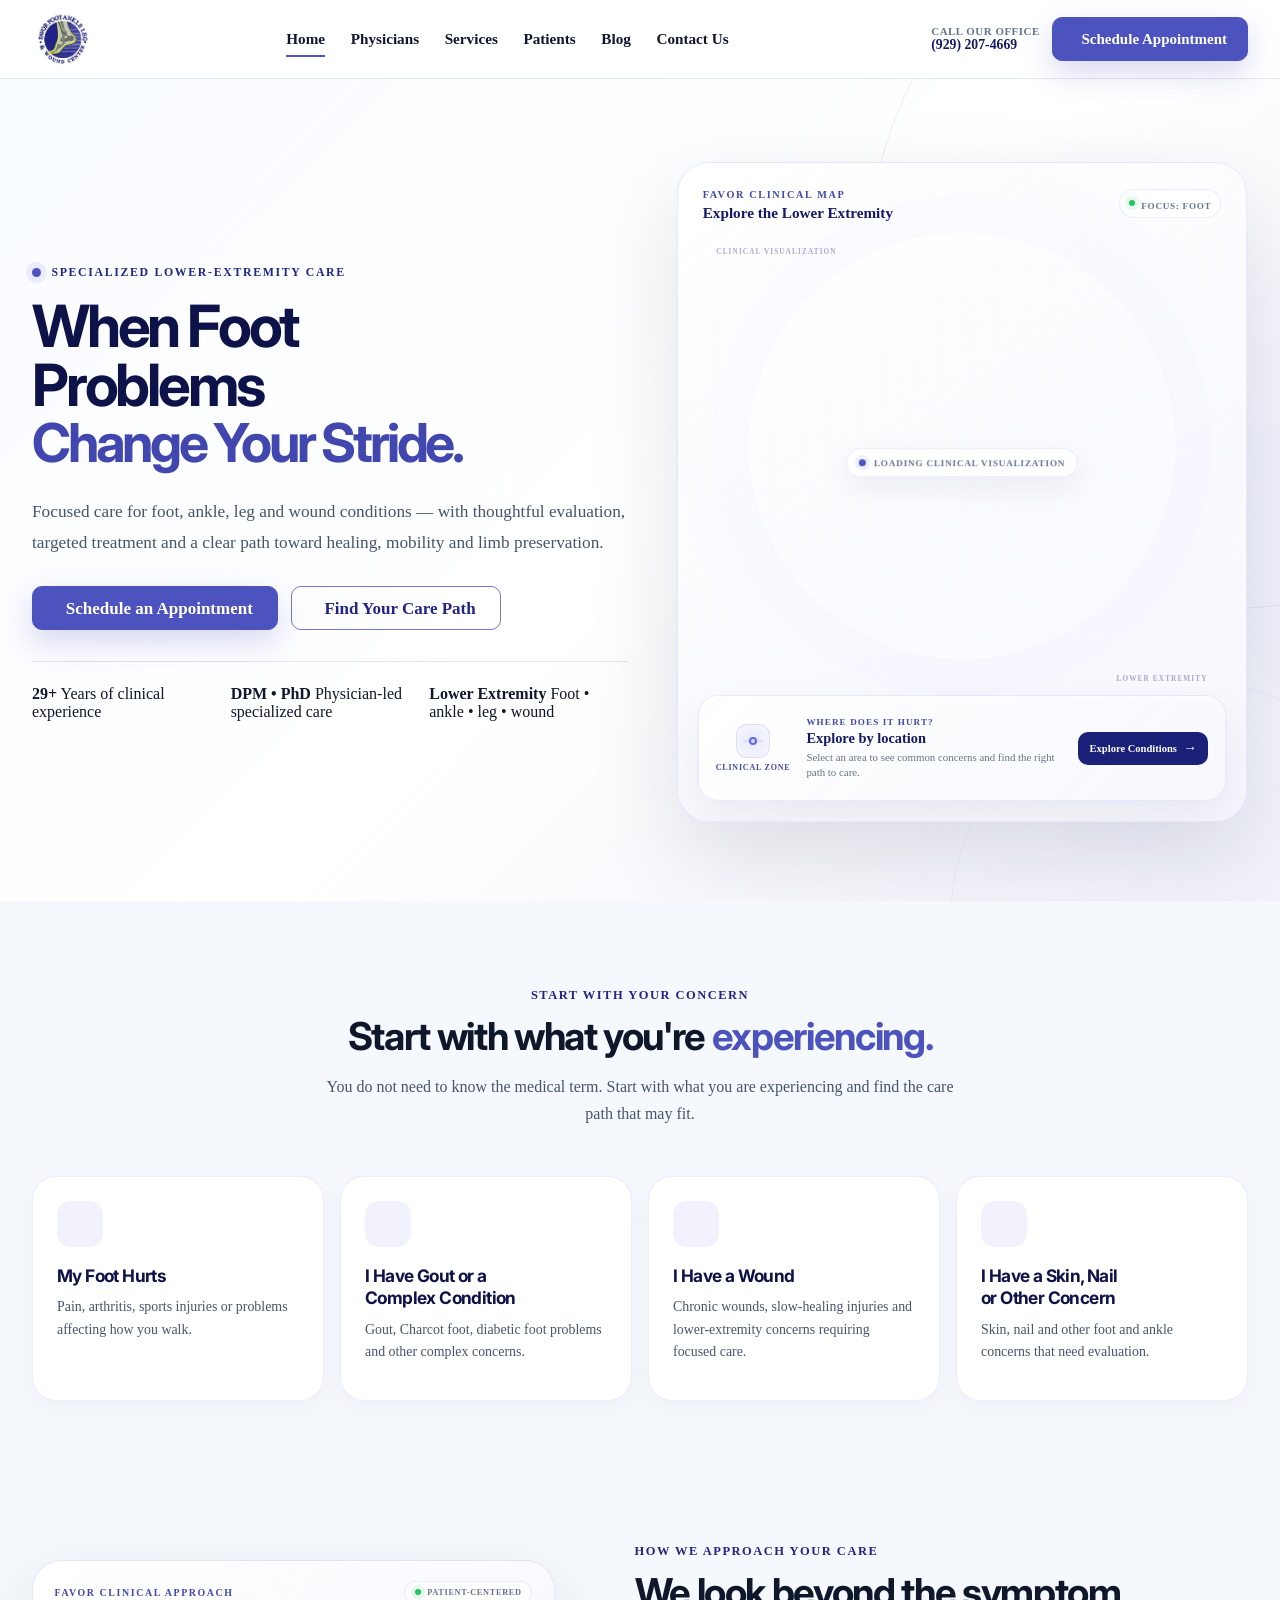
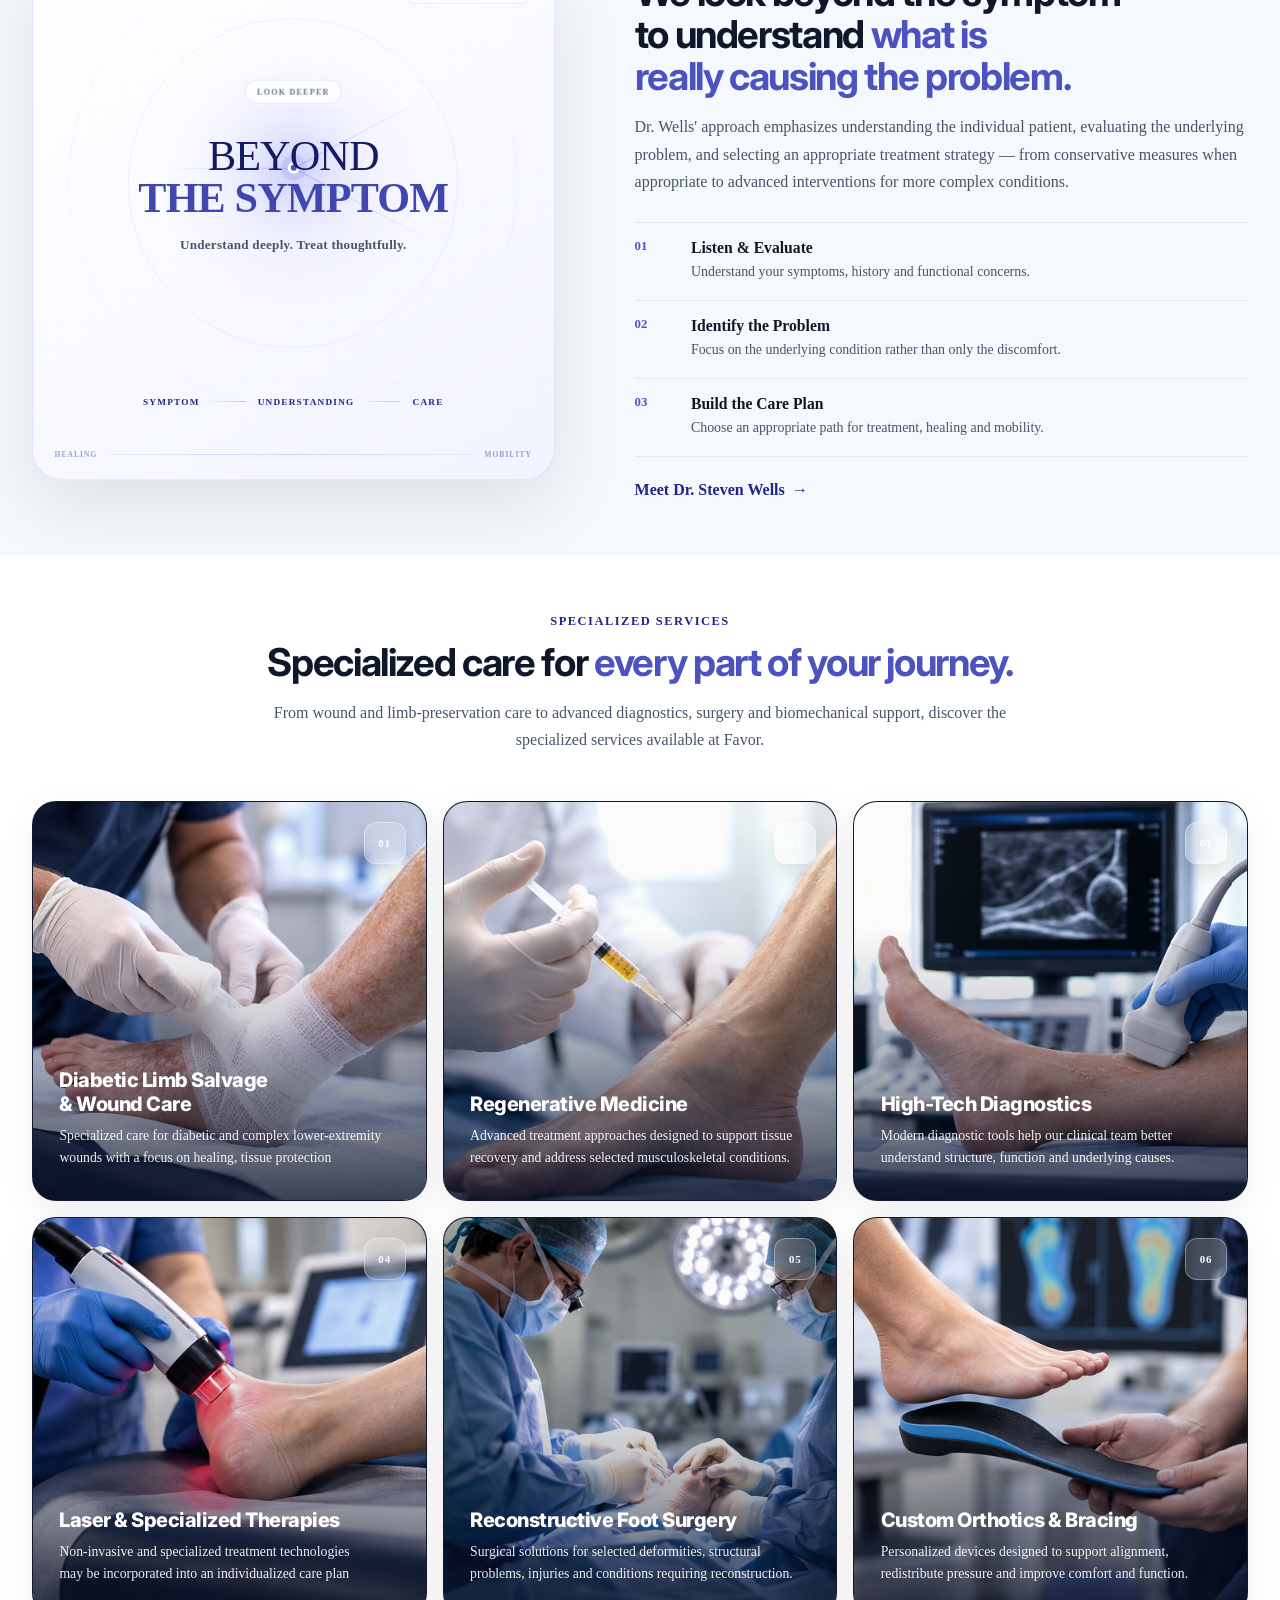
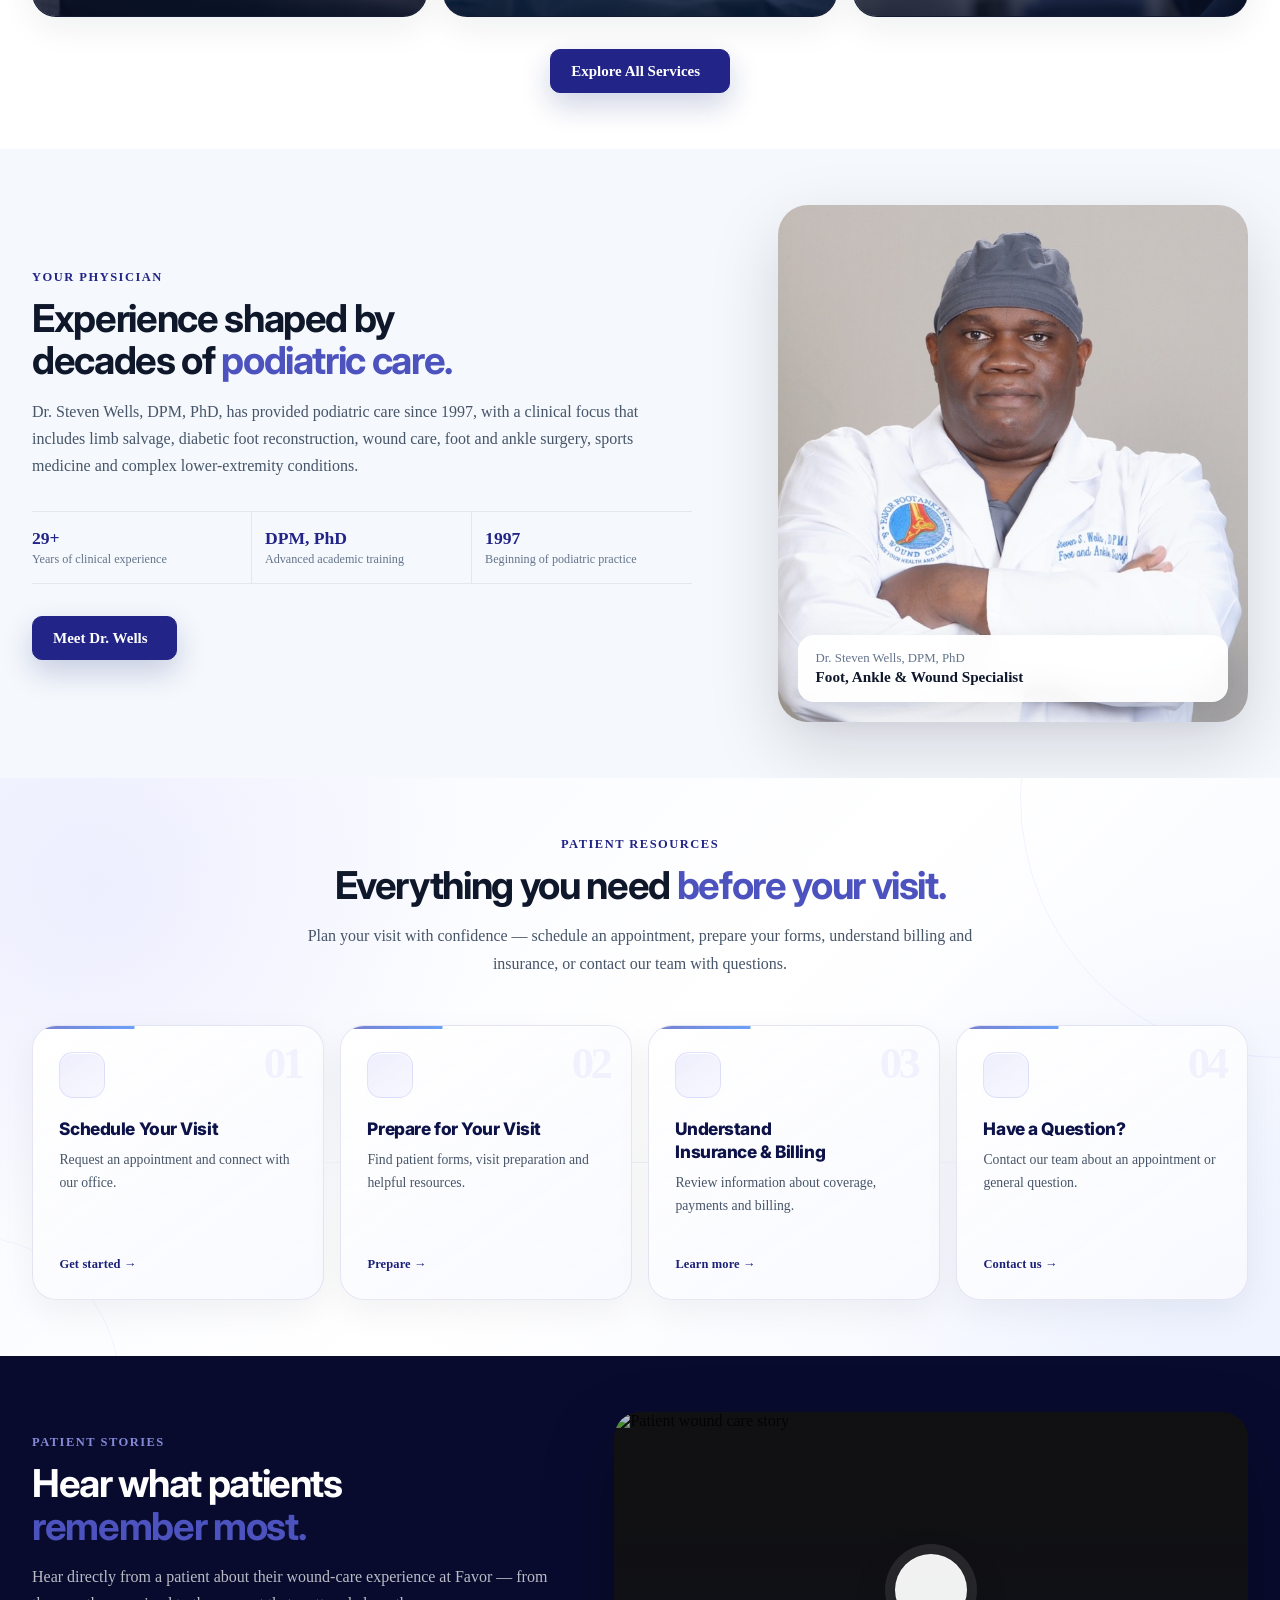
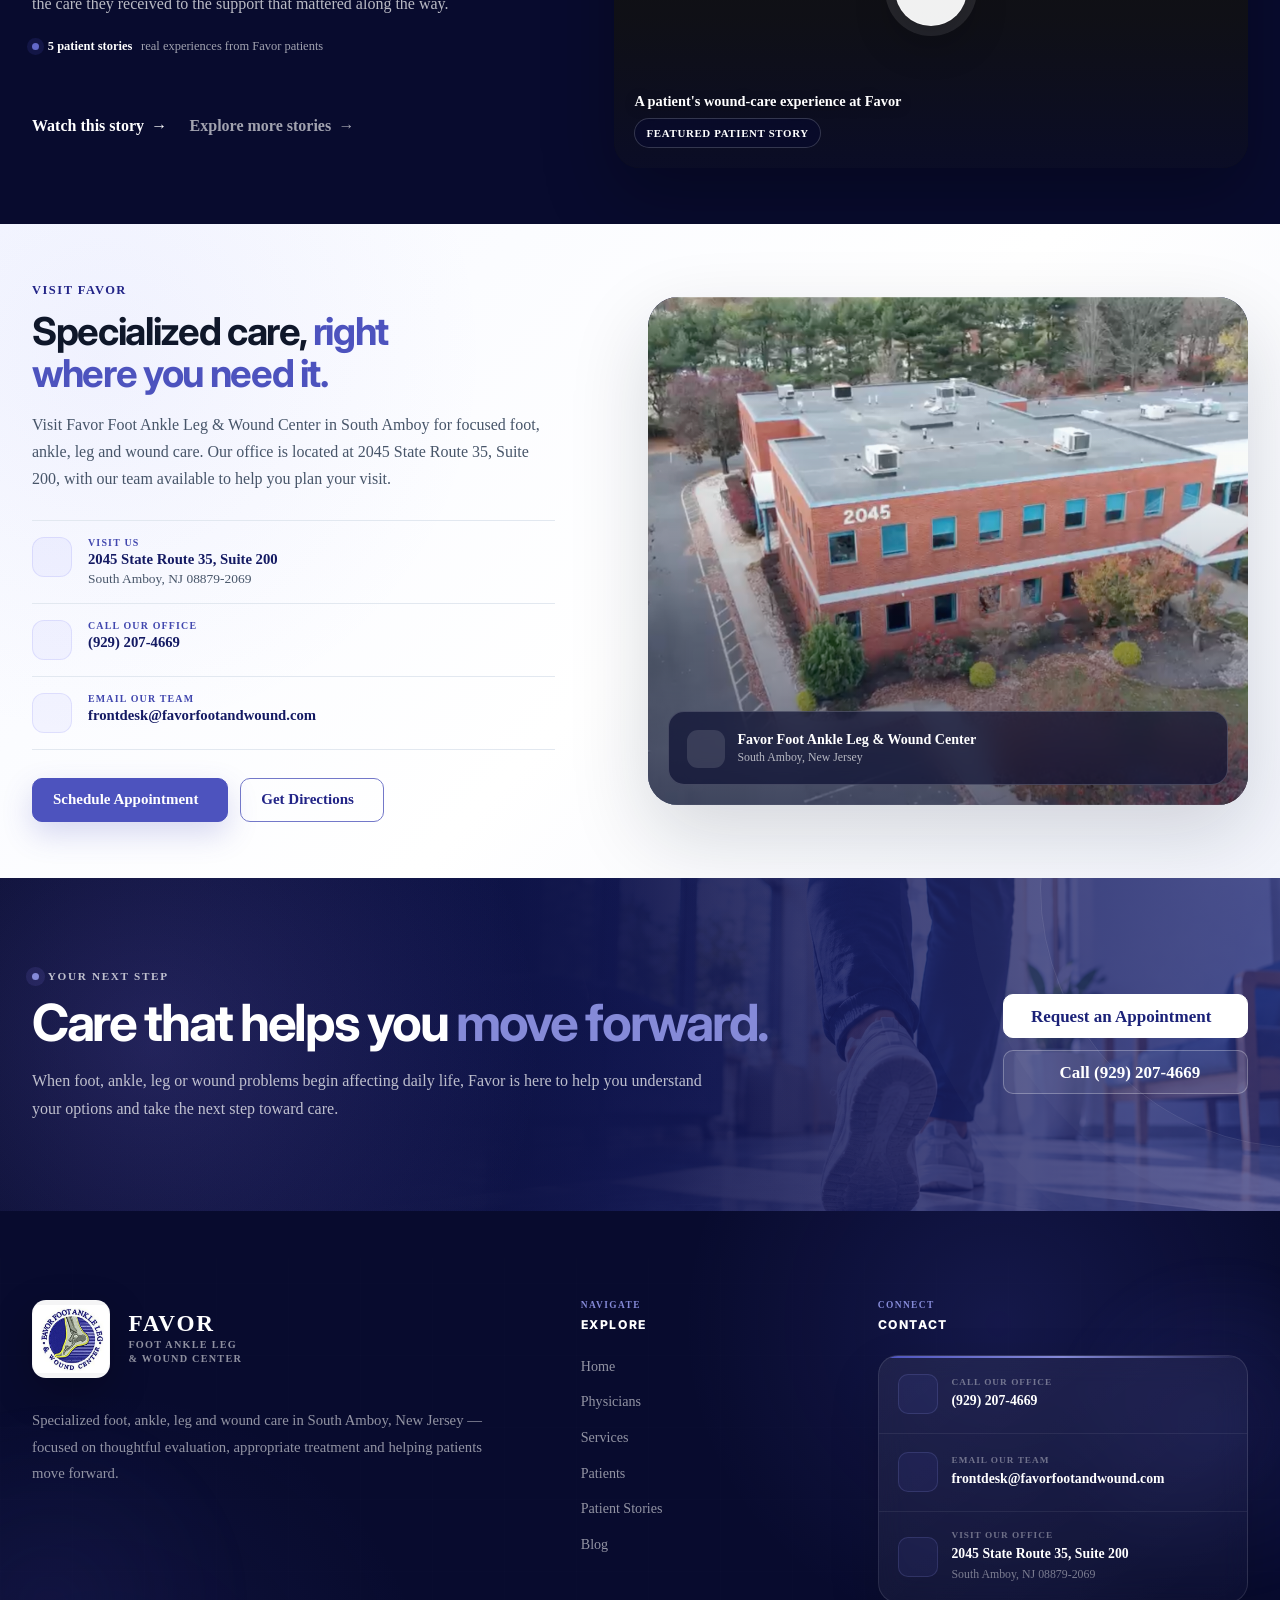
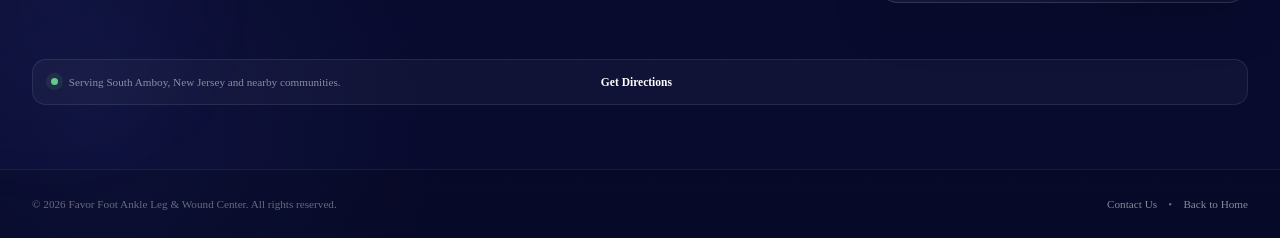
==== commit 6686292a: "Update index.html" ====
--- a/index.html
+++ b/index.html
@@ -1353,22 +1353,6 @@
                         and helping patients move forward.
                     </p>
 
-
-                    <div class="footer-specialties" aria-label="Areas of care">
-
-                        <span>FOOT</span>
-                        <i aria-hidden="true"></i>
-
-                        <span>ANKLE</span>
-                        <i aria-hidden="true"></i>
-
-                        <span>LEG</span>
-                        <i aria-hidden="true"></i>
-
-                        <span>WOUND</span>
-
-                    </div>
-
                 </div>
 
 
@@ -1600,14 +1584,9 @@
                     ></span>
 
                     <span>
-                        South Amboy, New Jersey
+                        Serving South Amboy, New Jersey and nearby communities.
                     </span>
 
-                </div>
-
-
-                <div class="footer-location-bar__center">
-                    FOOT • ANKLE • LEG • WOUND
                 </div>
 
 
--- a/css/root.css
+++ b/css/root.css
@@ -1825,33 +1825,126 @@
 .navbar-toggle:hover {
   background: var(--brand-navy-50);
 }
-
-/* ============================================================
-   21. FOOTER — PREMIUM CLOSING EXPERIENCE
+/* ============================================================
+   21. FOOTER — BRAND SIGNATURE
    ============================================================ */
 
 .site-footer {
     position: relative;
+    isolation: isolate;
     overflow: hidden;
 
-    color: rgba(255,255,255,.78);
+    color: rgba(255,255,255,.72);
 
     background:
         radial-gradient(
-            circle at 82% 18%,
-            rgba(99,102,241,.16),
-            transparent 34%
+            circle at 78% 18%,
+            rgba(99,102,241,.14),
+            transparent 28%
         ),
         radial-gradient(
-            circle at 12% 85%,
+            circle at 8% 82%,
             rgba(77,83,190,.10),
-            transparent 32%
+            transparent 26%
         ),
         var(--brand-navy-950);
 }
 
 
 /* ============================================================
+   DECORATIVE GRID
+   ============================================================ */
+
+.site-footer__grid {
+    position: absolute;
+    inset: 0;
+
+    z-index: -2;
+
+    opacity: .22;
+
+    background-image:
+        linear-gradient(
+            rgba(255,255,255,.035) 1px,
+            transparent 1px
+        ),
+        linear-gradient(
+            90deg,
+            rgba(255,255,255,.035) 1px,
+            transparent 1px
+        );
+
+    background-size:
+        72px 72px;
+
+    mask-image:
+        linear-gradient(
+            to bottom,
+            transparent 0%,
+            black 15%,
+            black 85%,
+            transparent 100%
+        );
+
+    -webkit-mask-image:
+        linear-gradient(
+            to bottom,
+            transparent 0%,
+            black 15%,
+            black 85%,
+            transparent 100%
+        );
+}
+
+
+/* ============================================================
+   DECORATIVE GLOWS
+   ============================================================ */
+
+.site-footer__glow {
+    position: absolute;
+
+    z-index: -1;
+
+    border-radius: 50%;
+
+    pointer-events: none;
+
+    filter: blur(4px);
+}
+
+.site-footer__glow--one {
+    top: 6%;
+    right: -120px;
+
+    width: 360px;
+    height: 360px;
+
+    background:
+        radial-gradient(
+            circle,
+            rgba(99,102,241,.12),
+            transparent 68%
+        );
+}
+
+.site-footer__glow--two {
+    bottom: 4%;
+    left: -160px;
+
+    width: 420px;
+    height: 420px;
+
+    background:
+        radial-gradient(
+            circle,
+            rgba(77,83,190,.08),
+            transparent 68%
+        );
+}
+
+
+/* ============================================================
    FOOTER MAIN
    ============================================================ */
 
@@ -1859,271 +1952,240 @@
     position: relative;
 
     padding-block:
-        clamp(4.5rem, 7vw, 7rem)
+        clamp(4.5rem, 7vw, 6.5rem)
         clamp(3rem, 5vw, 4.5rem);
 }
 
 
 /* ============================================================
-   FOOTER INTRO / CLOSING CTA
-   ============================================================ */
-
-.footer-intro {
-    display: flex;
-    align-items: flex-end;
-    justify-content: space-between;
-
-    gap: 3rem;
-
-    padding-bottom: 4rem;
-
-    border-bottom:
-        1px solid rgba(255,255,255,.10);
-}
-
-
-.footer-intro__content {
-    max-width: 720px;
-}
-
-
-.footer-eyebrow {
+   MAIN GRID
+   ============================================================ */
+
+.footer-grid {
+    display: grid;
+
+    grid-template-columns:
+        minmax(320px, 1.55fr)
+        minmax(150px, .7fr)
+        minmax(360px, 1.25fr);
+
+    gap:
+        clamp(3rem, 7vw, 7rem);
+
+    align-items: start;
+}
+
+
+/* ============================================================
+   BRAND
+   ============================================================ */
+
+.footer-brand {
+    max-width: 520px;
+}
+
+
+.footer-brand__identity {
     display: inline-flex;
     align-items: center;
 
-    margin-bottom: 1rem;
+    gap: 1.15rem;
+
+    color: #FFFFFF;
+
+    text-decoration: none;
+}
+
+
+.footer-logo {
+    display: grid;
+    place-items: center;
+
+    width: 78px;
+    height: 78px;
+
+    flex: 0 0 78px;
+
+    overflow: hidden;
+
+    border:
+        1px solid
+        rgba(255,255,255,.16);
+
+    border-radius:
+        var(--radius-lg);
+
+    background:
+        rgba(255,255,255,.96);
+
+    box-shadow:
+        0 14px 40px
+        rgba(0,0,0,.24);
+}
+
+
+.footer-logo img {
+    width: 100%;
+    height: 100%;
+
+    object-fit: contain;
+}
+
+
+.footer-brand__name {
+    display: flex;
+    flex-direction: column;
+
+    gap: .18rem;
+}
+
+
+.footer-brand__name strong {
+    color: #FFFFFF;
+
+    font-size: 1.45rem;
+    font-weight: 800;
+
+    line-height: 1;
+
+    letter-spacing: .08em;
+}
+
+
+.footer-brand__name span {
+    color:
+        rgba(255,255,255,.55);
+
+    font-size: .64rem;
+    font-weight: 700;
+
+    line-height: 1.45;
+
+    letter-spacing: .12em;
+
+    text-transform: uppercase;
+}
+
+
+.footer-description {
+    max-width: 470px;
+
+    margin-top: 1.6rem;
+
+    color:
+        rgba(255,255,255,.56);
+
+    font-size: .92rem;
+
+    line-height: 1.8;
+}
+
+
+/* ============================================================
+   SPECIALTY SIGNATURE
+   ============================================================ */
+
+.footer-specialties {
+    display: flex;
+    align-items: center;
+    flex-wrap: wrap;
+
+    gap: .6rem;
+
+    margin-top: 1.65rem;
+}
+
+
+.footer-specialties span {
+    color:
+        rgba(255,255,255,.42);
+
+    font-size: .62rem;
+    font-weight: 800;
+
+    letter-spacing: .13em;
+}
+
+
+.footer-specialties i {
+    width: 3px;
+    height: 3px;
+
+    flex: 0 0 3px;
+
+    border-radius: 50%;
+
+    background:
+        var(--brand-accent-300);
+}
+
+
+/* ============================================================
+   FOOTER COLUMNS
+   ============================================================ */
+
+.footer-column {
+    min-width: 0;
+}
+
+
+.footer-column__eyebrow {
+    display: block;
+
+    margin-bottom: .45rem;
 
     color:
         var(--brand-accent-300);
 
-    font-size: .68rem;
+    font-size: .59rem;
     font-weight: 800;
 
-    letter-spacing: .14em;
+    letter-spacing: .15em;
 
     text-transform: uppercase;
 }
 
 
-.footer-eyebrow::before {
-    content: "";
-
-    width: 7px;
-    height: 7px;
-
-    margin-right: .55rem;
-
-    border-radius: 50%;
-
-    background:
-        var(--brand-accent-300);
-
-    box-shadow:
-        0 0 0 5px
-        rgba(133,138,216,.10);
-}
-
-
-.footer-intro h2 {
-    margin: 0;
+.footer-title {
+    margin: 0 0 1.5rem;
 
     color: #FFFFFF;
 
-    font-size:
-        clamp(2rem, 3.5vw, 3.25rem);
-
-    line-height: 1.08;
-
-    letter-spacing:
-        -.04em;
-}
-
-
-.footer-intro h2 span {
-    color:
-        var(--brand-accent-300);
-}
-
-
-.footer-intro__content p {
-    max-width: 620px;
-
-    margin-top: 1.15rem;
-
-    color:
-        rgba(255,255,255,.62);
-
-    font-size: 1rem;
-
-    line-height: 1.75;
-}
-
-
-/* ============================================================
-   FOOTER PRIMARY CTA
-   ============================================================ */
-
-.footer-intro__action {
-    flex: 0 0 auto;
-}
-
-
-.footer-primary-cta {
-    display: inline-flex;
-    align-items: center;
-    gap: .65rem;
-
-    min-height: 54px;
-
-    padding:
-        .85rem 1.15rem
-        .85rem 1.25rem;
-
-    border:
-        1px solid rgba(255,255,255,.18);
-
-    border-radius:
-        var(--radius-full);
-
-    color:
-        var(--brand-navy-950);
-
-    background:
-        #FFFFFF;
-
-    font-size: .92rem;
+    font-size: .76rem;
     font-weight: 800;
 
-    text-decoration: none;
-
-    box-shadow:
-        0 15px 35px
-        rgba(0,0,0,.20);
-
-    transition:
-        transform .25s ease,
-        box-shadow .25s ease,
-        background .25s ease;
-}
-
-
-.footer-primary-cta svg {
-    width: 18px;
-    height: 18px;
-}
-
-
-.footer-primary-cta:hover {
-    transform:
-        translateY(-2px);
-
-    background:
-        var(--brand-navy-50);
-
-    box-shadow:
-        0 20px 45px
-        rgba(0,0,0,.28);
-}
-
-
-/* ============================================================
-   FOOTER GRID
-   ============================================================ */
-
-.footer-grid {
-    display: grid;
-
-    grid-template-columns:
-        minmax(260px, 1.5fr)
-        repeat(2, minmax(150px, .8fr))
-        minmax(270px, 1.2fr);
-
-    gap:
-        clamp(2rem, 4vw, 4rem);
-
-    padding-block:
-        4rem;
-}
-
-
-/* ============================================================
-   FOOTER BRAND
-   ============================================================ */
-
-.footer-brand {
-    max-width: 390px;
-}
-
-
-.footer-logo {
-    display: inline-flex;
-
-    margin-bottom:
-        1.35rem;
-}
-
-
-.footer-logo img {
-    width: auto;
-    height: 68px;
-    max-width: 260px;
-    object-fit: contain;
-}
-
-
-.footer-description {
-    max-width: 350px;
-
-    color:
-        rgba(255,255,255,.60);
-
-    font-size: .92rem;
-
-    line-height: 1.75;
-}
-
-
-/* ============================================================
-   FOOTER COLUMNS
-   ============================================================ */
-
-.footer-column {
-    min-width: 0;
-}
-
-
-.footer-title {
-    margin: 0 0 1.25rem;
-
-    color: #FFFFFF;
-
-    font-size: .72rem;
-    font-weight: 800;
-
     letter-spacing: .13em;
 
     text-transform: uppercase;
 }
 
+
+/* ============================================================
+   EXPLORE LINKS
+   ============================================================ */
 
 .footer-links {
     display: flex;
-
     flex-direction: column;
 
-    gap: .72rem;
+    gap: .8rem;
 }
 
 
 .footer-links a {
-    position: relative;
-
-    width: fit-content;
+    display: flex;
+    align-items: center;
+    justify-content: space-between;
+
+    width: 100%;
+    max-width: 180px;
+
+    padding-block: .1rem;
 
     color:
-        rgba(255,255,255,.60);
-
-    font-size: .9rem;
+        rgba(255,255,255,.56);
+
+    font-size: .88rem;
 
     line-height: 1.4;
 
@@ -2135,93 +2197,150 @@
 }
 
 
+.footer-links a svg {
+    width: 13px;
+    height: 13px;
+
+    opacity: 0;
+
+    transform:
+        translate(-4px, 4px);
+
+    transition:
+        opacity .2s ease,
+        transform .2s ease;
+}
+
+
 .footer-links a:hover {
-    color:
-        #FFFFFF;
+    color: #FFFFFF;
 
     transform:
         translateX(3px);
 }
 
 
-.footer-links a::after {
-    content: "";
-
-    position: absolute;
-
-    left: 0;
-    bottom: -.15rem;
-
-    width: 0;
-    height: 1px;
-
-    background:
-        var(--brand-accent-300);
-
-    transition:
-        width .2s ease;
-}
-
-
-.footer-links a:hover::after {
-    width: 100%;
-}
-
-
-/* ============================================================
-   FOOTER CONTACT
-   ============================================================ */
-
-.footer-contact {
-    display: flex;
-
-    flex-direction: column;
-
-    gap: 1rem;
-}
-
-
-.footer-contact__item {
-    display: grid;
-
-    grid-template-columns: 38px minmax(0,1fr);
-
-    align-items: start;
-
-    gap: .75rem;
-
-    color:
-        rgba(255,255,255,.72);
-
-    text-decoration: none;
-}
-
-
-.footer-contact__icon {
-    display: grid;
-
-    place-items: center;
-
-    width: 38px;
-    height: 38px;
+.footer-links a:hover svg {
+    opacity: .8;
+
+    transform:
+        translate(0, 0);
+}
+
+
+/* ============================================================
+   CONTACT CARD
+   ============================================================ */
+
+.footer-contact-card {
+    position: relative;
+
+    overflow: hidden;
 
     border:
         1px solid
         rgba(255,255,255,.11);
 
     border-radius:
+        var(--radius-xl);
+
+    background:
+        linear-gradient(
+            145deg,
+            rgba(255,255,255,.065),
+            rgba(255,255,255,.025)
+        );
+
+    box-shadow:
+        0 20px 50px
+        rgba(0,0,0,.16);
+
+    backdrop-filter:
+        blur(14px);
+
+    -webkit-backdrop-filter:
+        blur(14px);
+}
+
+
+.footer-contact-card::before {
+    content: "";
+
+    position: absolute;
+
+    top: 0;
+    left: 0;
+
+    width: 100%;
+    height: 2px;
+
+    background:
+        linear-gradient(
+            90deg,
+            var(--brand-accent-500),
+            var(--brand-accent-300),
+            transparent
+        );
+}
+
+
+.footer-contact__item {
+    position: relative;
+
+    display: grid;
+
+    grid-template-columns:
+        40px minmax(0,1fr) 18px;
+
+    align-items: center;
+
+    gap: .85rem;
+
+    padding:
+        1.15rem 1.2rem;
+
+    color:
+        rgba(255,255,255,.72);
+
+    text-decoration: none;
+
+    transition:
+        background .25s ease;
+}
+
+
+.footer-contact__item + .footer-contact__item {
+    border-top:
+        1px solid
+        rgba(255,255,255,.07);
+}
+
+
+.footer-contact__item:hover {
+    background:
+        rgba(99,102,241,.08);
+}
+
+
+.footer-contact__icon {
+    display: grid;
+    place-items: center;
+
+    width: 40px;
+    height: 40px;
+
+    border:
+        1px solid
+        rgba(133,138,216,.20);
+
+    border-radius:
         var(--radius-md);
-
-    background:
-        rgba(255,255,255,.045);
 
     color:
         var(--brand-accent-300);
 
-    transition:
-        background .2s ease,
-        border-color .2s ease,
-        transform .2s ease;
+    background:
+        rgba(99,102,241,.08);
 }
 
 
@@ -2231,78 +2350,98 @@
 }
 
 
+.footer-contact__content {
+    min-width: 0;
+}
+
+
+.footer-contact__content small {
+    display: block;
+
+    margin-bottom: .25rem;
+
+    color:
+        rgba(255,255,255,.38);
+
+    font-size: .58rem;
+    font-weight: 800;
+
+    letter-spacing: .11em;
+
+    text-transform: uppercase;
+}
+
+
+.footer-contact__content strong {
+    display: block;
+
+    color: #FFFFFF;
+
+    font-size: .86rem;
+    font-weight: 700;
+
+    line-height: 1.45;
+
+    overflow-wrap: anywhere;
+}
+
+
+.footer-contact__content em {
+    display: block;
+
+    margin-top: .12rem;
+
+    color:
+        rgba(255,255,255,.44);
+
+    font-size: .74rem;
+    font-style: normal;
+
+    line-height: 1.5;
+}
+
+
+.footer-contact__arrow {
+    width: 15px;
+    height: 15px;
+
+    color:
+        rgba(255,255,255,.32);
+
+    transition:
+        color .2s ease,
+        transform .2s ease;
+}
+
+
 .footer-contact__item:hover
-.footer-contact__icon {
+.footer-contact__arrow {
+    color:
+        var(--brand-accent-300);
+
     transform:
-        translateY(-1px);
-
-    border-color:
-        rgba(133,138,216,.35);
-
-    background:
-        rgba(99,102,241,.12);
-}
-
-
-.footer-contact__item small {
-    display: block;
-
-    margin-bottom: .2rem;
-
-    color:
-        rgba(255,255,255,.42);
-
-    font-size: .62rem;
-    font-weight: 800;
-
-    letter-spacing: .10em;
-
-    text-transform: uppercase;
-}
-
-
-.footer-contact__item strong {
-    display: block;
-
-    color: #FFFFFF;
-
-    font-size: .88rem;
-    font-weight: 700;
-
-    line-height: 1.45;
-}
-
-
-.footer-contact__item em {
-    display: block;
-
-    margin-top: .15rem;
-
-    color:
-        rgba(255,255,255,.50);
-
-    font-size: .78rem;
-
-    font-style: normal;
-
-    line-height: 1.5;
-}
-
-
-/* ============================================================
-   LOCATION BAR
+        translate(2px,-2px);
+}
+
+
+/* ============================================================
+   LOCATION SIGNATURE BAR
    ============================================================ */
 
 .footer-location-bar {
-    display: flex;
+    display: grid;
+
+    grid-template-columns:
+        1fr auto 1fr;
 
     align-items: center;
-    justify-content: space-between;
-
-    gap: 1rem;
+
+    gap: 1.5rem;
+
+    margin-top: 3.5rem;
 
     padding:
-        1rem 1.1rem;
+        1rem 1.15rem;
 
     border:
         1px solid
@@ -2316,17 +2455,16 @@
 }
 
 
-.footer-location-bar__status {
+.footer-location-bar__left {
     display: flex;
-
     align-items: center;
 
-    gap: .6rem;
+    gap: .65rem;
 
     color:
-        rgba(255,255,255,.54);
-
-    font-size: .75rem;
+        rgba(255,255,255,.50);
+
+    font-size: .7rem;
 }
 
 
@@ -2347,17 +2485,29 @@
 }
 
 
+.footer-location-bar__center {
+    color:
+        rgba(255,255,255,.30);
+
+    font-size: .59rem;
+    font-weight: 800;
+
+    letter-spacing: .15em;
+
+    text-align: center;
+}
+
+
 .footer-location-bar > a {
     display: inline-flex;
-
     align-items: center;
-
-    gap: .4rem;
-
-    color:
-        #FFFFFF;
-
-    font-size: .75rem;
+    justify-content: flex-end;
+
+    gap: .45rem;
+
+    color: #FFFFFF;
+
+    font-size: .72rem;
     font-weight: 800;
 
     text-decoration: none;
@@ -2365,8 +2515,11 @@
 
 
 .footer-location-bar > a svg {
-    width: 15px;
-    height: 15px;
+    width: 14px;
+    height: 14px;
+
+    transition:
+        transform .2s ease;
 }
 
 
@@ -2376,22 +2529,30 @@
 }
 
 
+.footer-location-bar > a:hover svg {
+    transform:
+        translate(2px,-2px);
+}
+
+
 /* ============================================================
    FOOTER BOTTOM
    ============================================================ */
 
 .footer-bottom {
+    position: relative;
+
     border-top:
         1px solid
-        rgba(255,255,255,.08);
+        rgba(255,255,255,.07);
 
     background:
-        rgba(0,0,0,.12);
+        rgba(0,0,0,.14);
 
     color:
-        rgba(255,255,255,.42);
-
-    font-size: .72rem;
+        rgba(255,255,255,.38);
+
+    font-size: .7rem;
 }
 
 
@@ -2407,9 +2568,14 @@
 }
 
 
+.footer-copyright {
+    color:
+        rgba(255,255,255,.38);
+}
+
+
 .footer-bottom-links {
     display: flex;
-
     align-items: center;
 
     gap: .7rem;
@@ -2418,7 +2584,7 @@
 
 .footer-bottom a {
     color:
-        rgba(255,255,255,.58);
+        rgba(255,255,255,.52);
 
     text-decoration: none;
 
@@ -2428,16 +2594,15 @@
 
 
 .footer-bottom a:hover {
-    color:
-        #FFFFFF;
-}
-
-
-/* ============================================================
-   KEYBOARD ACCESSIBILITY
-   ============================================================ */
-
-.footer-primary-cta:focus-visible,
+    color: #FFFFFF;
+}
+
+
+/* ============================================================
+   ACCESSIBILITY
+   ============================================================ */
+
+.footer-brand__identity:focus-visible,
 .footer-links a:focus-visible,
 .footer-contact__item:focus-visible,
 .footer-location-bar > a:focus-visible,
@@ -2446,7 +2611,11 @@
 
     box-shadow:
         var(--focus-ring);
-}
+
+    border-radius:
+        var(--radius-sm);
+}
+
 /* ============================================================
    22. HERO FOUNDATION
    ============================================================ */
@@ -2889,12 +3058,10 @@
 
 .footer-grid {
     grid-template-columns:
-        1.2fr 1fr 1fr;
-}
-
-.footer-brand {
-    grid-column: 1 / -1;
-    max-width: 620px;
+        minmax(280px, 1.35fr)
+        minmax(140px, .7fr)
+        minmax(300px, 1.15fr);
+    gap: 3rem;
 }
 
   .grid-4 {
@@ -3067,45 +3234,65 @@
   .text-mobile-center {
     text-align: center;
   }
-.footer-intro {
-    flex-direction: column;
-    align-items: flex-start;
-    gap: 1.75rem;
-    padding-bottom: 3rem;
-}
-.footer-intro h2 {
-    font-size:
-        clamp(2rem, 9vw, 2.65rem);
-}
-.footer-intro__content p {
-    font-size: .92rem;
-}
-.footer-primary-cta {
-    width: 100%;
-    justify-content: center;
+.footer-main {
+    padding-block:
+        4rem
+        3rem;
 }
 .footer-grid {
     grid-template-columns: 1fr;
-    gap: 2.5rem;
-    padding-block: 3rem;
+    gap: 3rem;
 }
 .footer-brand {
-    grid-column: auto;
     max-width: 100%;
+}
+.footer-brand__identity {
+    gap: .9rem;
+}
+.footer-logo {
+    width: 68px;
+    height: 68px;
+    flex-basis: 68px;
+}
+.footer-brand__name strong {
+    font-size: 1.25rem;
+}
+.footer-brand__name span {
+    font-size: .56rem;
 }
 .footer-description {
     max-width: 100%;
+    margin-top: 1.35rem;
+    font-size: .88rem;
+}
+.footer-column__eyebrow {
+    margin-bottom: .35rem;
+}
+.footer-title {
+    margin-bottom: 1.15rem;
+}
+.footer-links a {
+    max-width: 220px;
+}
+.footer-contact-card {
+    width: 100%;
 }
 .footer-location-bar {
+    grid-template-columns: 1fr;
     align-items: flex-start;
-    flex-direction: column;
-    gap: .85rem;
-}
-
-
+    gap: .8rem;
+    margin-top: 2.5rem;
+}
+.footer-location-bar__center {
+    text-align: left;
+}
+.footer-location-bar > a {
+    justify-content: flex-start;
+}
 .footer-bottom-inner {
     min-height: auto;
-    padding-block: 1.25rem;
+    padding-block:
+        1.25rem;
     flex-direction: column;
     align-items: flex-start;
     gap: .75rem;
@@ -3113,10 +3300,6 @@
 .footer-bottom-links {
     flex-wrap: wrap;
 }
-
-  .card:hover {
-    transform: none;
-  }
 }
 
 
@@ -3139,9 +3322,11 @@
     padding: 1.25rem;
   }
 
-  .footer-main {
-    padding-block: 3.5rem;
-  }
+.footer-main {
+    padding-block:
+        3.5rem
+        2.75rem;
+}
 }
 
 
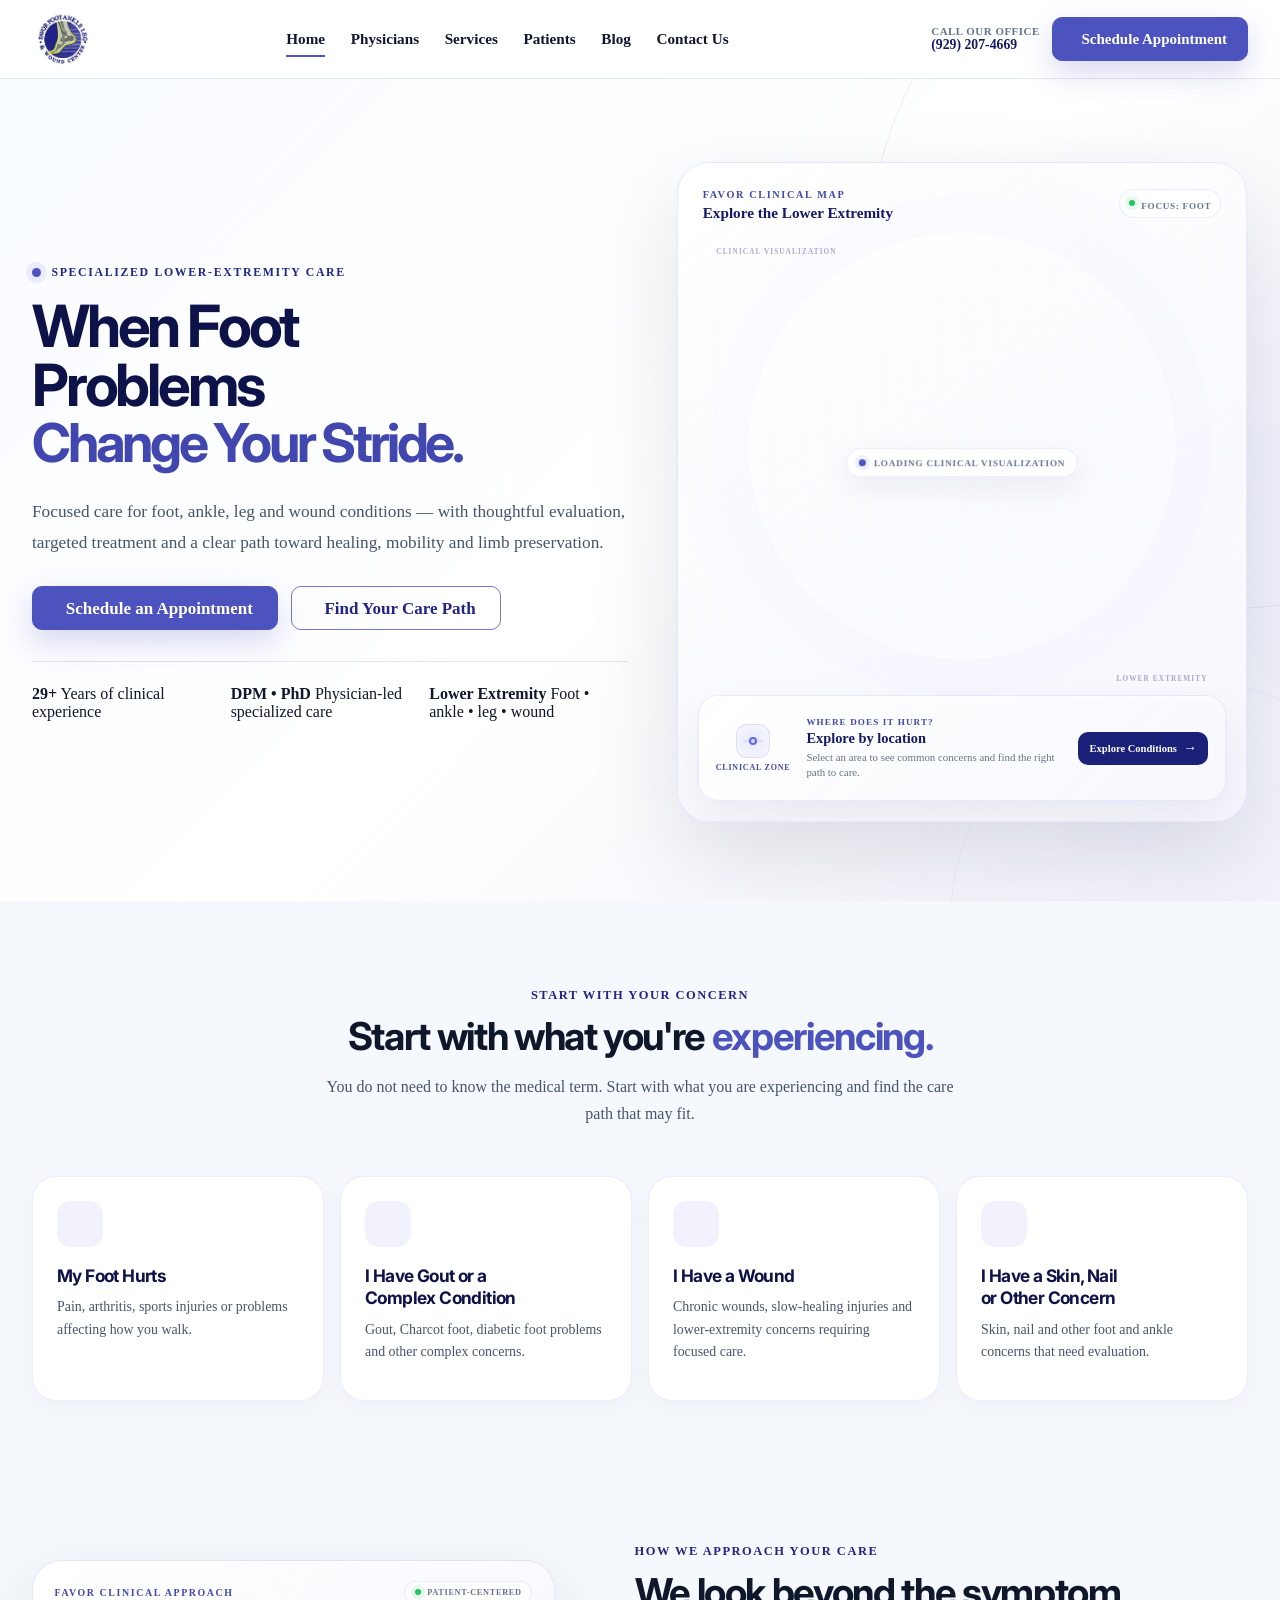
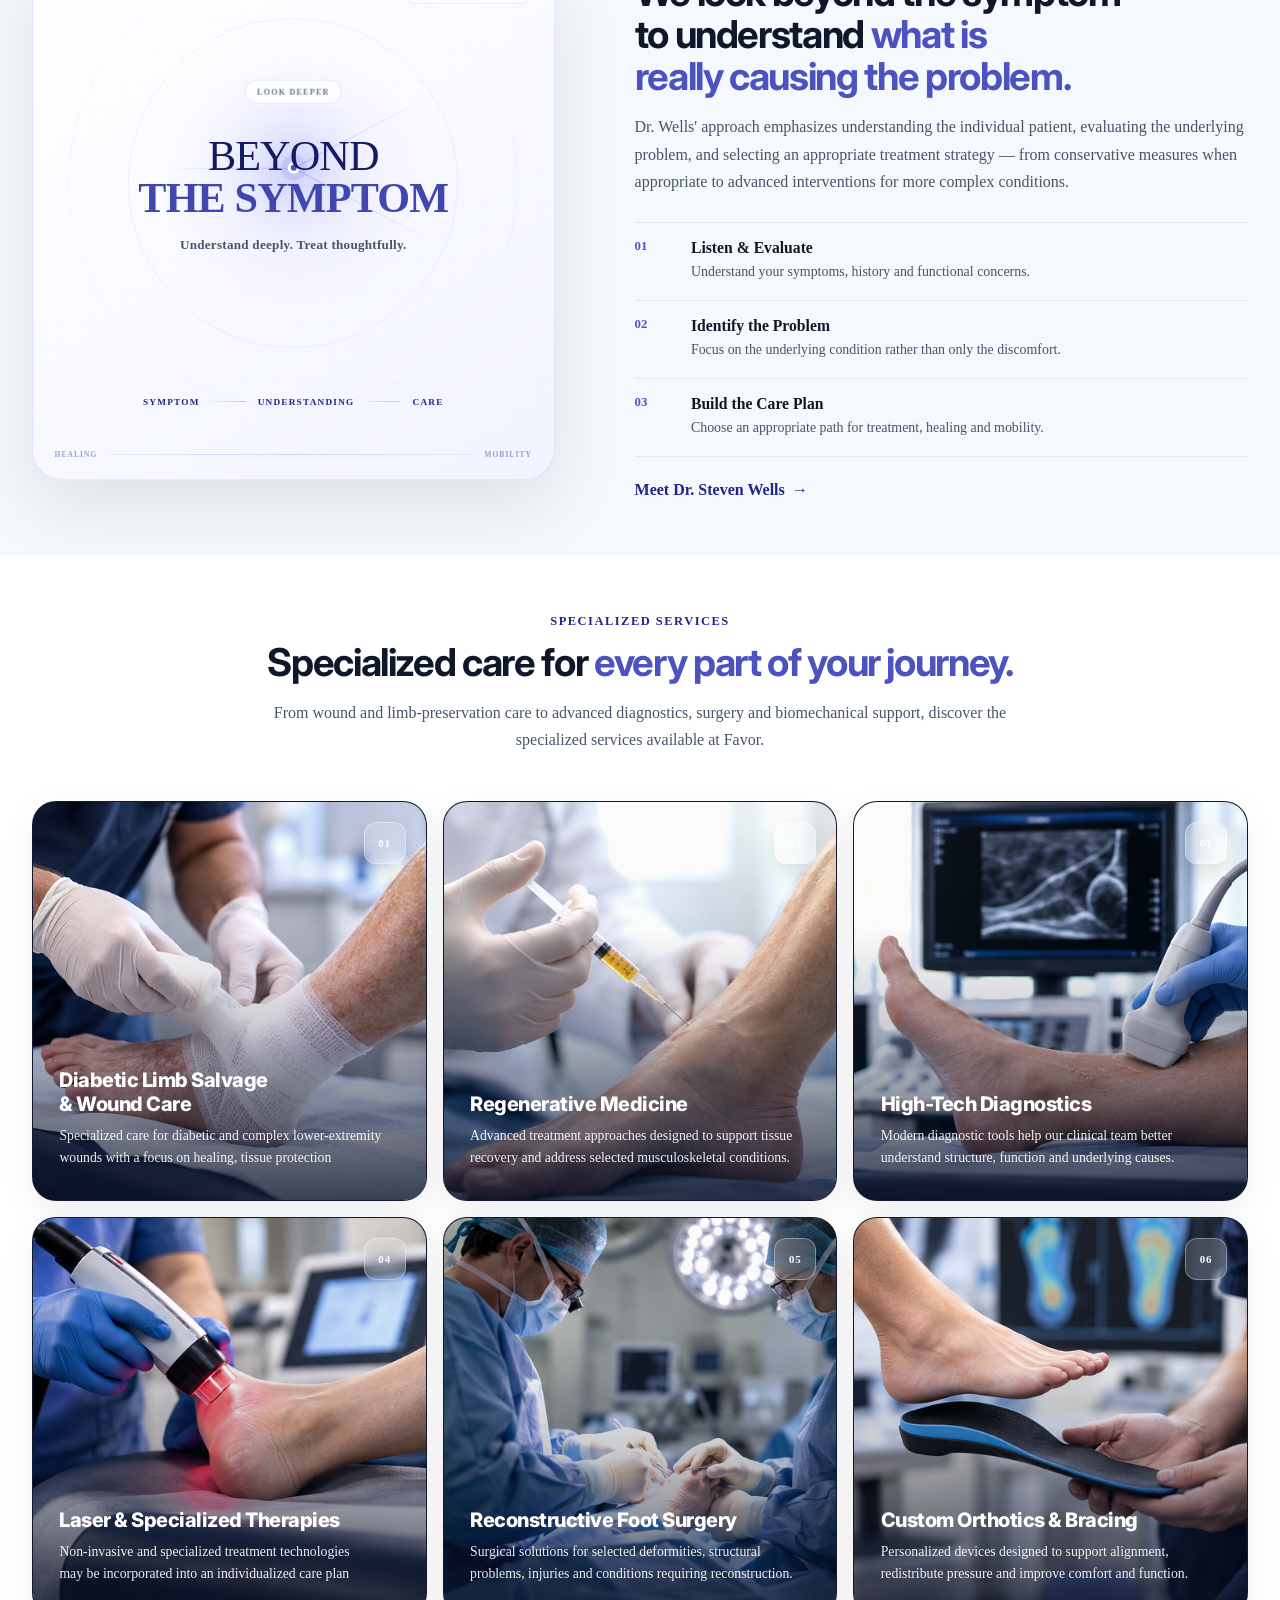
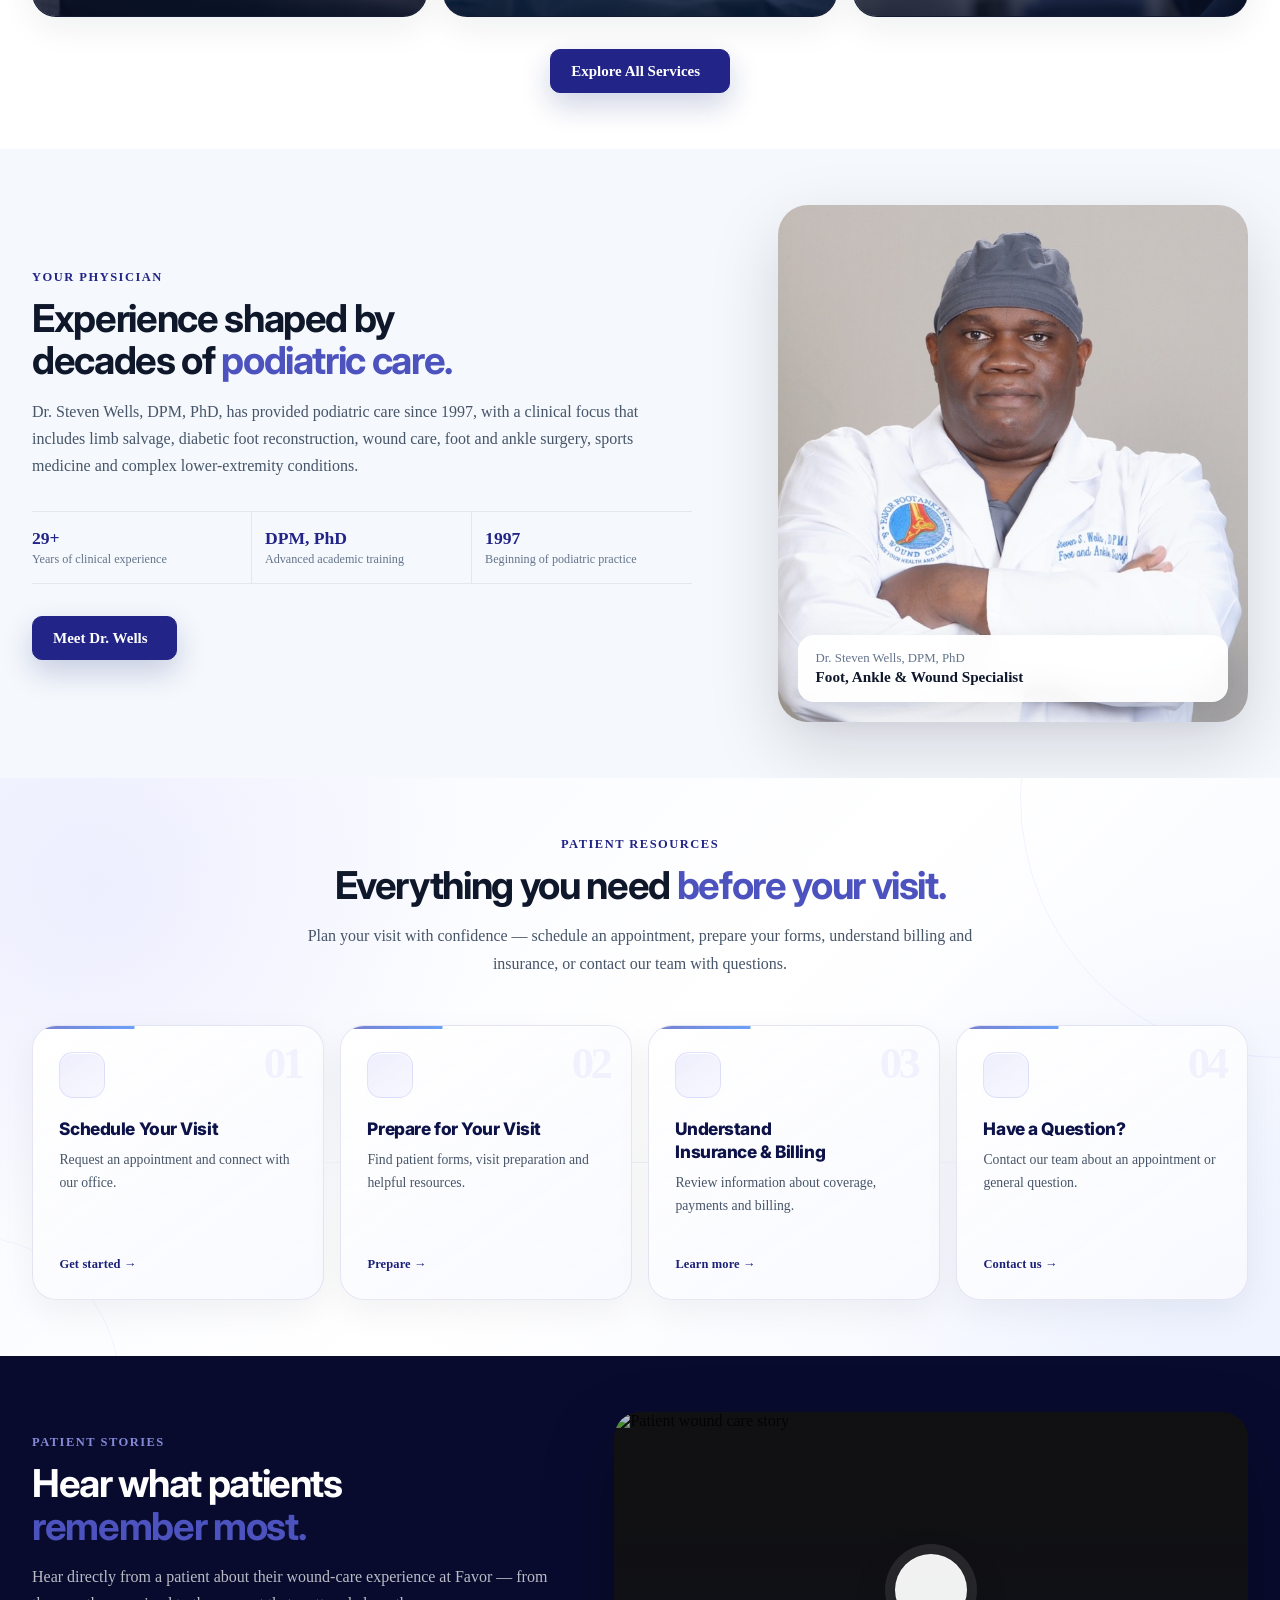
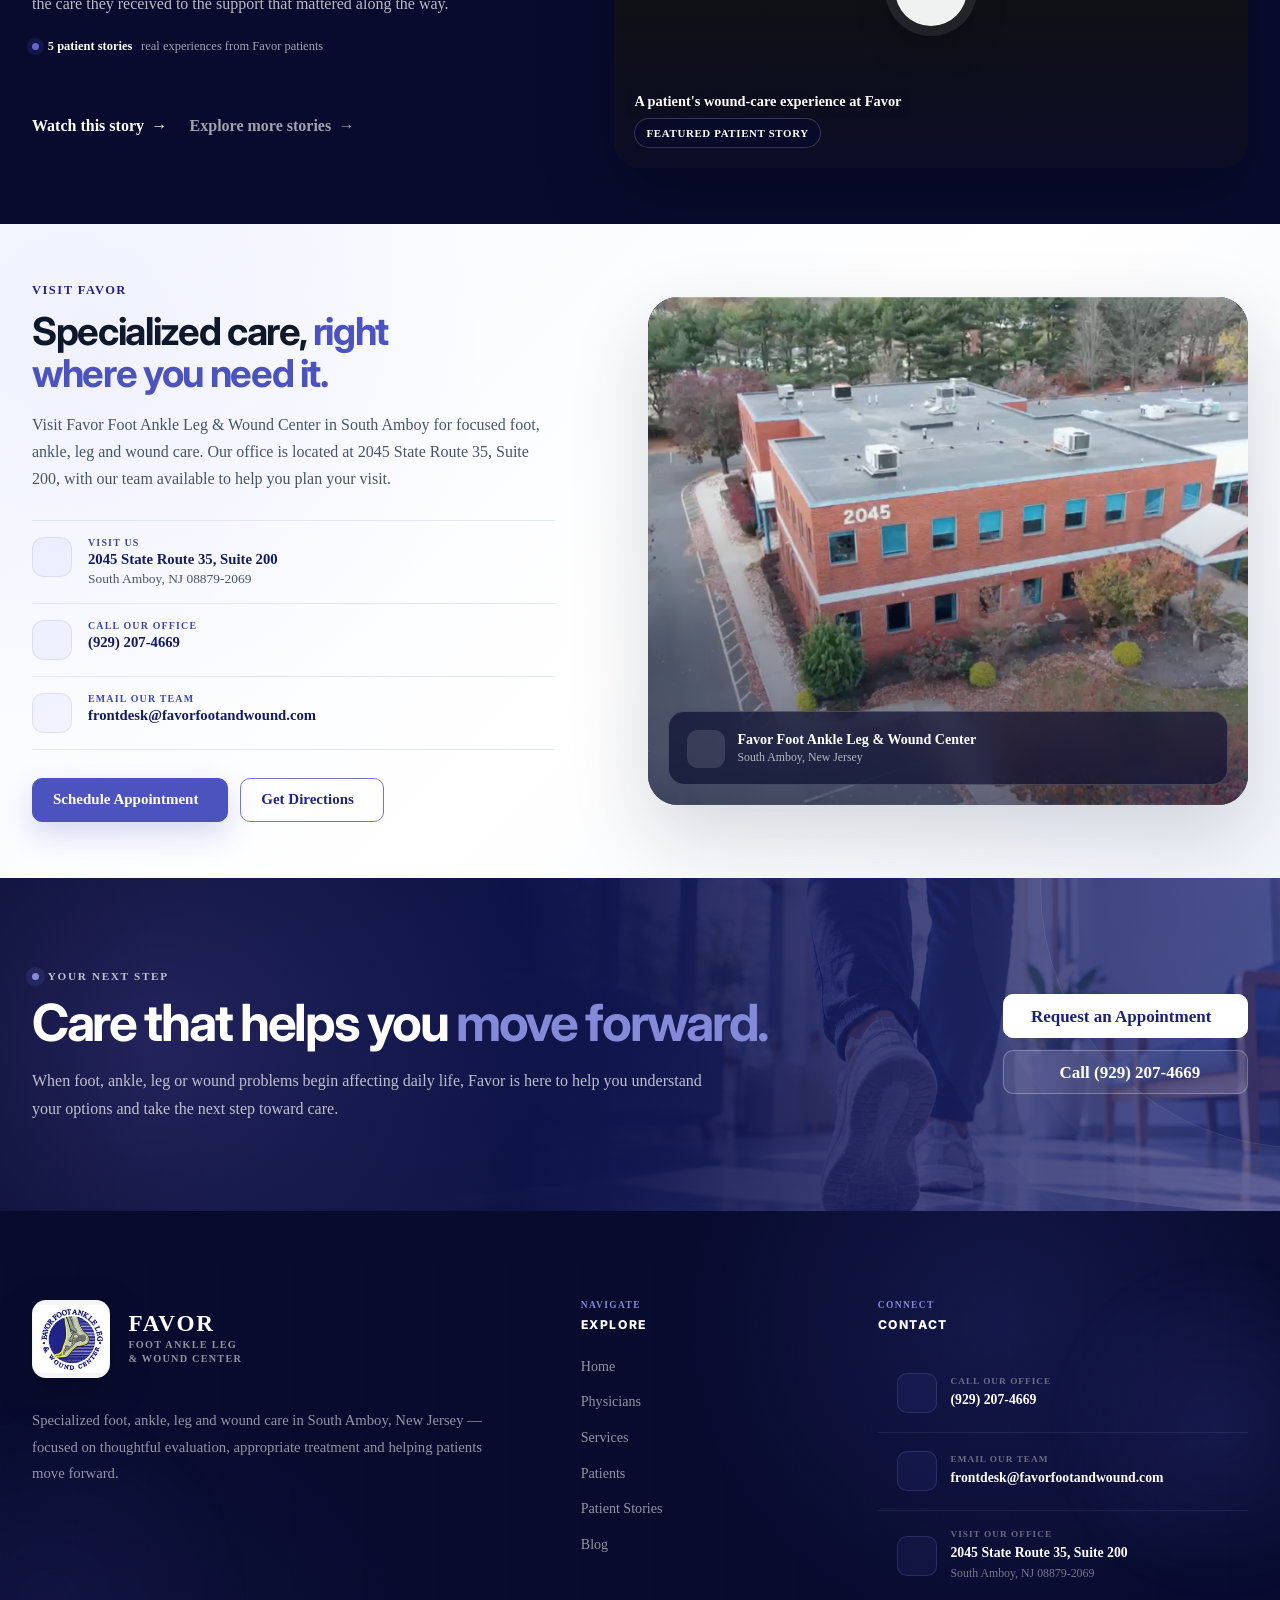
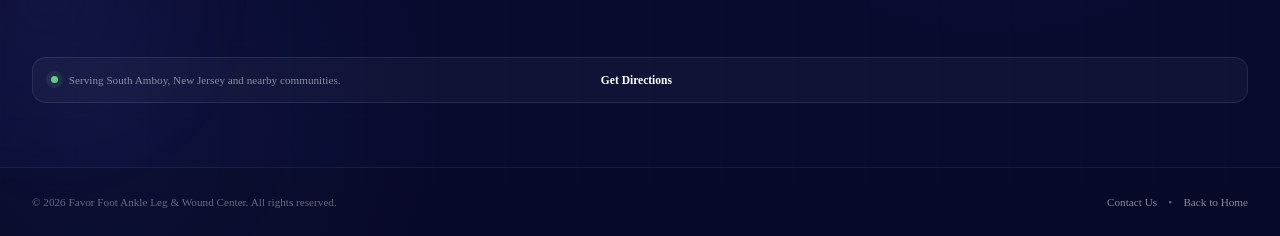
==== commit 9484a690: "Update index.html" ====
--- a/index.html
+++ b/index.html
@@ -1445,7 +1445,7 @@
                     </h3>
 
 
-                    <div class="footer-contact-card">
+                    <div class="footer-contact">
 
 
                         <!-- PHONE -->
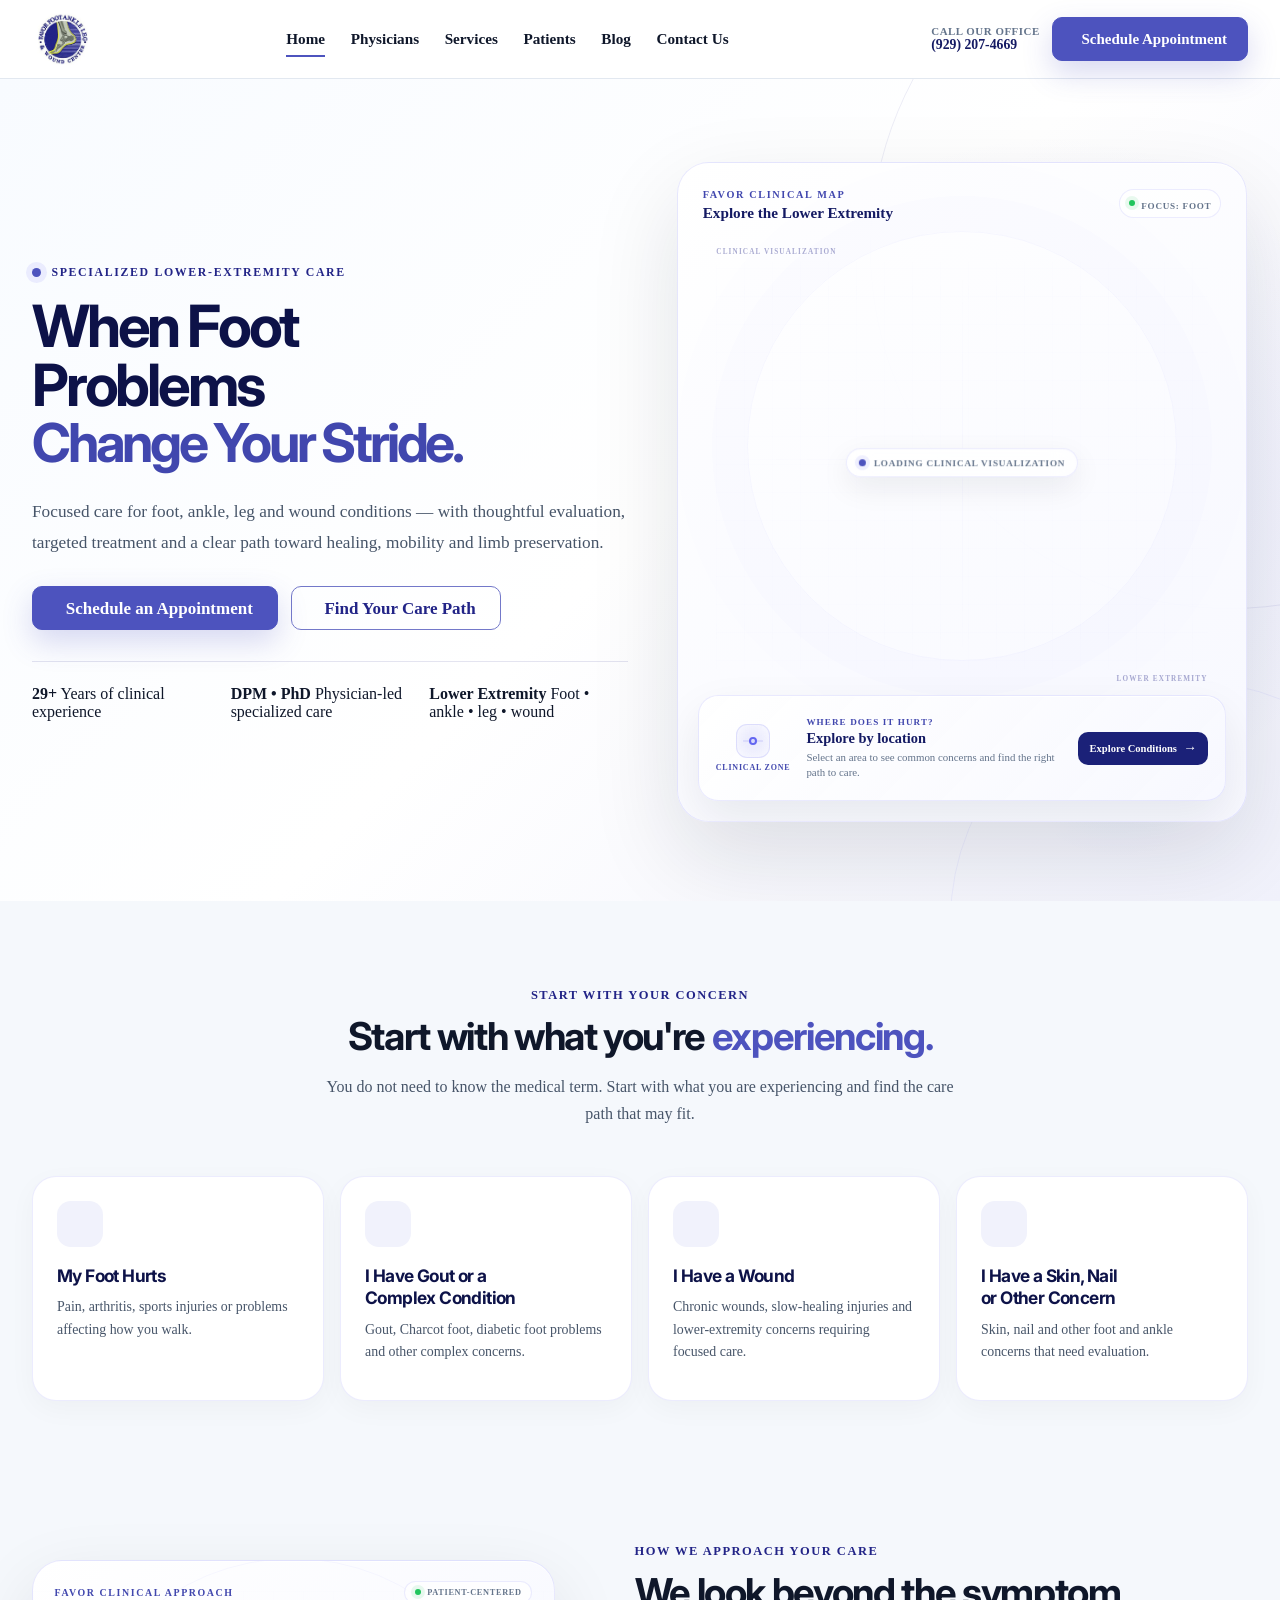
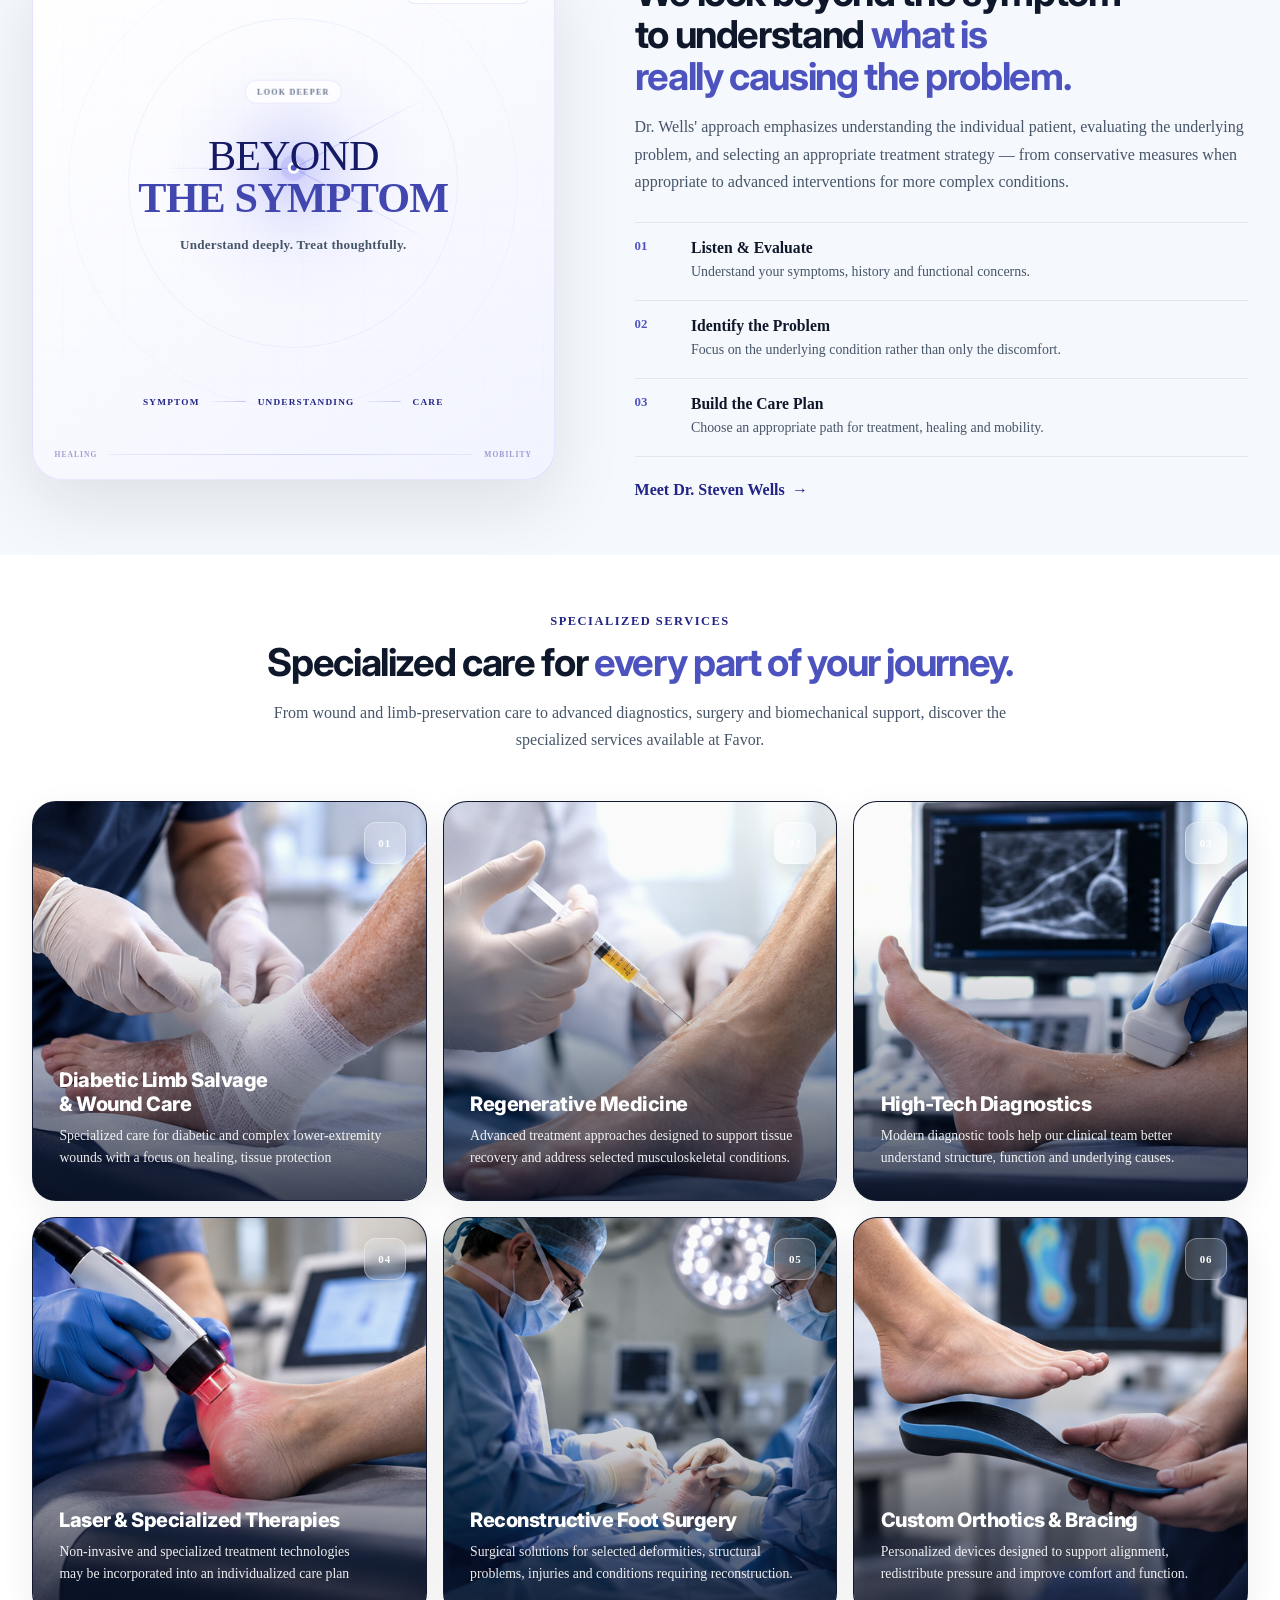
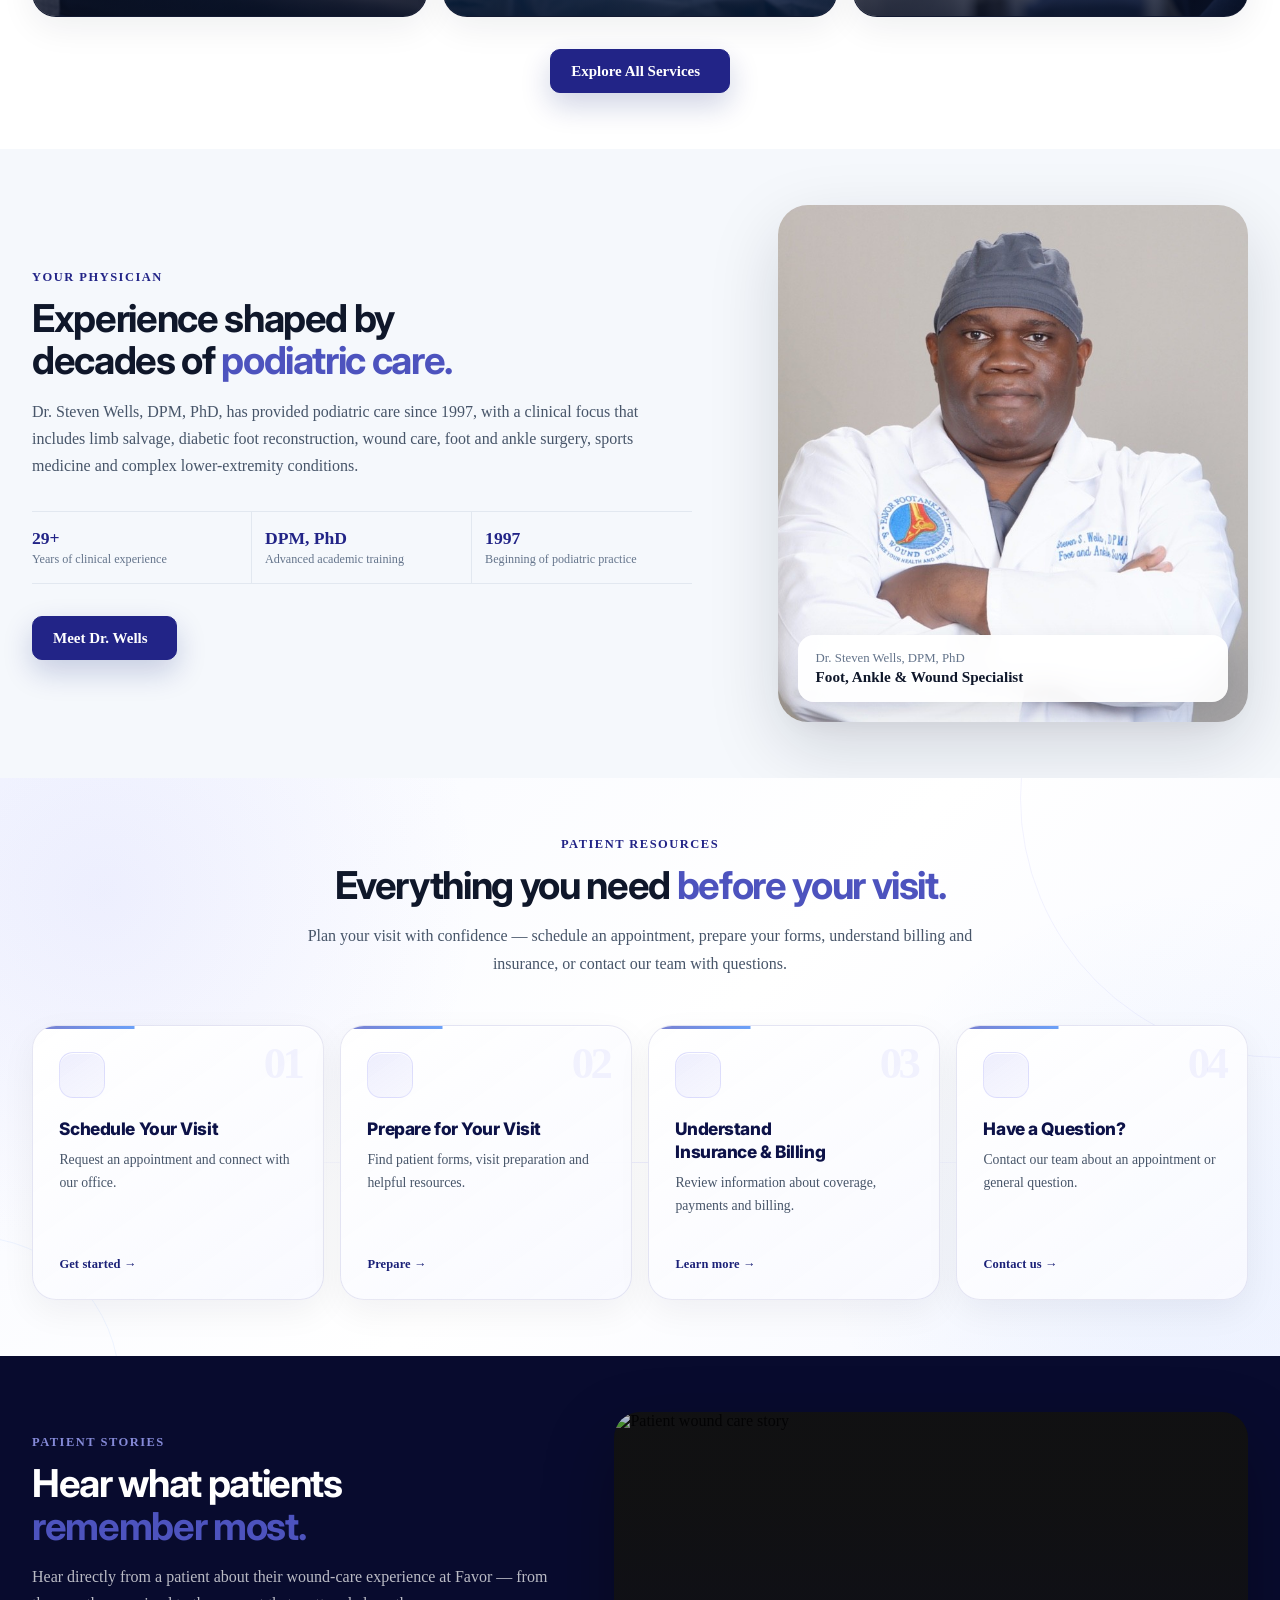
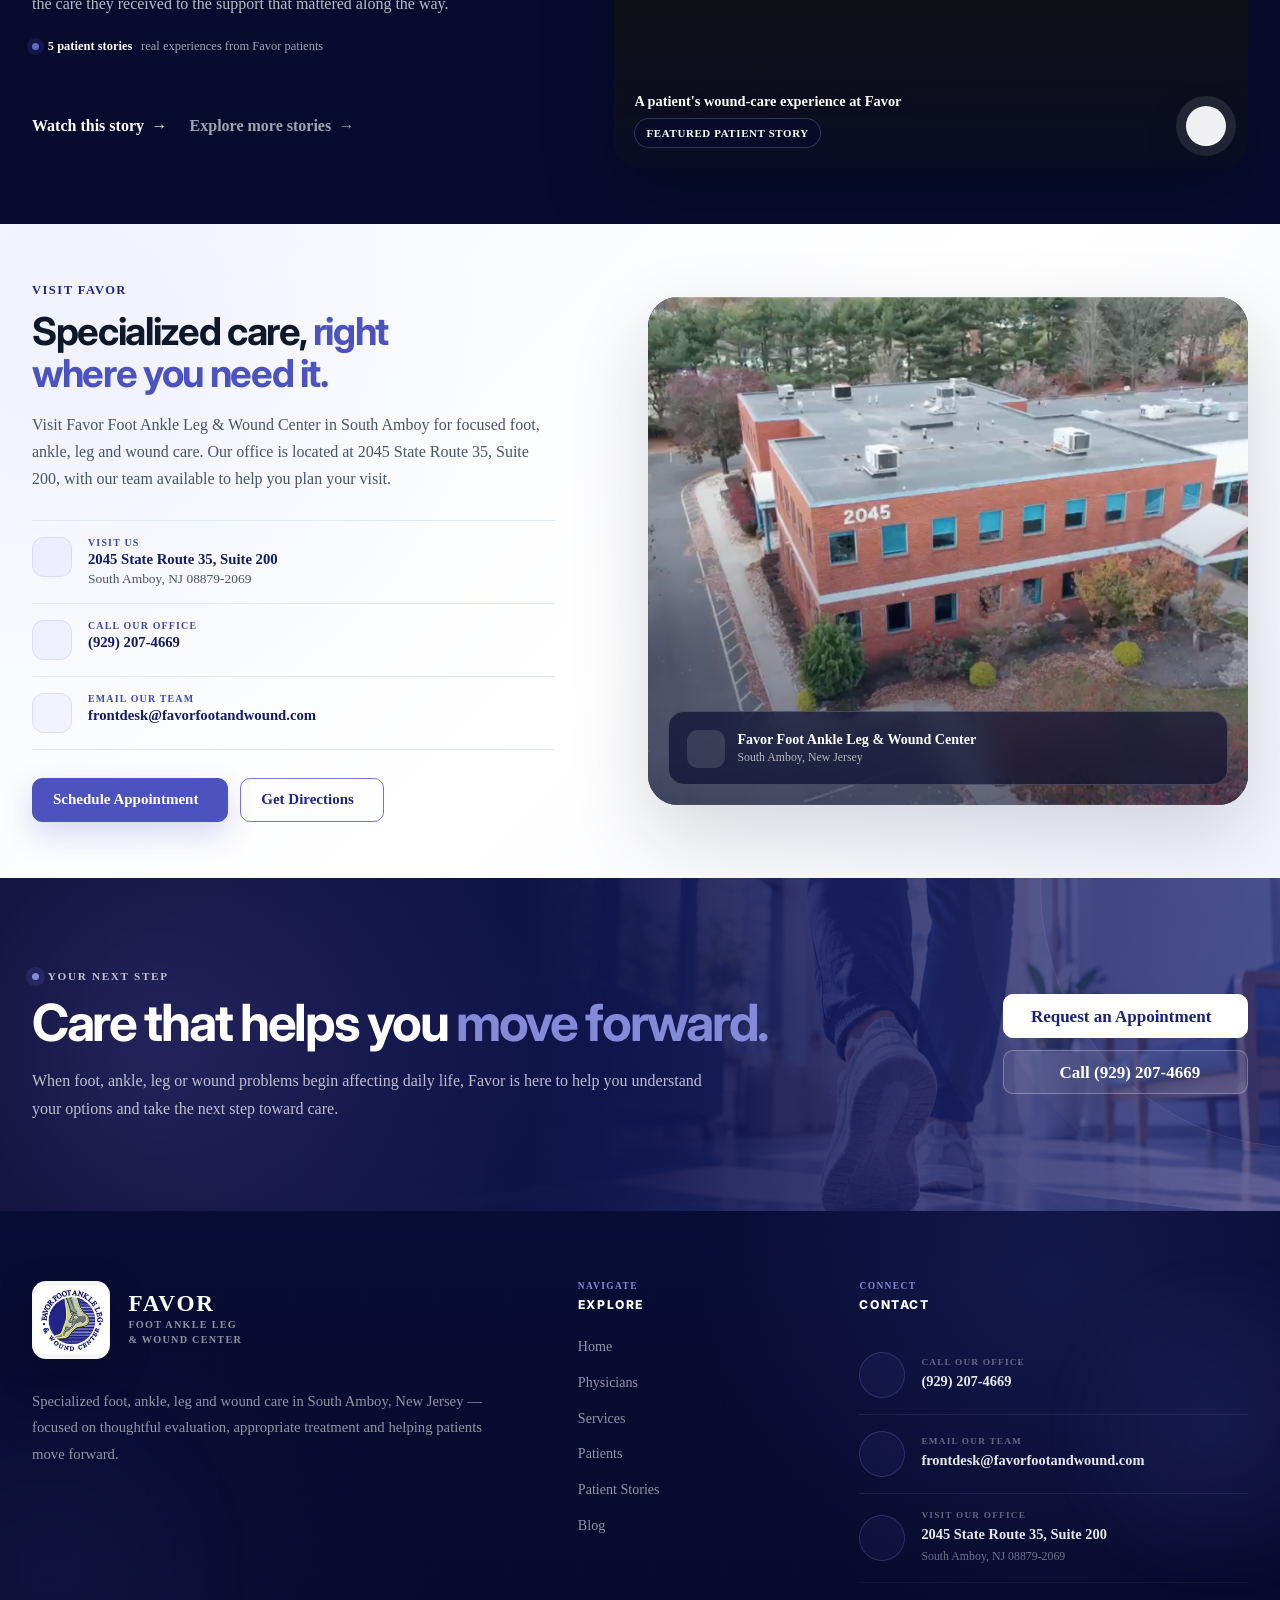
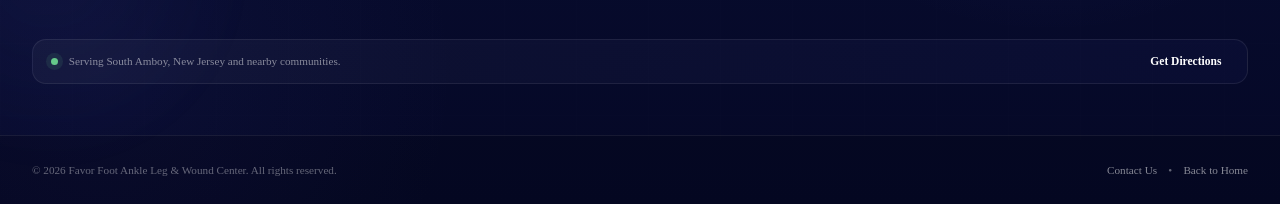
==== commit 1bea72f7: "Update index.html" ====
--- a/index.html
+++ b/index.html
@@ -5,26 +5,22 @@
         <meta name="viewport" content="width=device-width, initial-scale=1">
         <meta name="theme-color" content="#222487">
         <meta name="color-scheme" content="light">
-        <title>
-            Favor Foot Ankle Leg & Wound Center | Podiatry, Wound & Limb Care in South Amboy, NJ
-        </title>
-        <meta name="description" content="Favor Foot Ankle Leg & Wound Center provides specialized foot, ankle, leg and wound care in South Amboy, NJ, including gout, diabetic foot care, chronic wounds, limb preservation, sports injuries and reconstructive care.">
-        <meta name="keywords" content="podiatrist South Amboy NJ, foot doctor South Amboy, wound care South Amboy, diabetic foot care, gout treatment, limb preservation, foot ankle specialist, podiatry NJ">
+        <title>Podiatrist in South Amboy, NJ | Foot, Ankle & Wound Care | Favor</title>
+        <meta name="description" content="Looking for a podiatrist in South Amboy, NJ? Favor Foot Ankle Leg & Wound Center provides foot, ankle and wound care for gout, diabetic foot conditions, chronic wounds, injuries and complex lower-extremity problems.">
         <meta name="author" content="Favor Foot Ankle Leg & Wound Center">
         <meta name="robots" content="index, follow, max-image-preview:large">
-        <link rel="canonical" href="https://wizsudhir.github.io/FavorFoot/">
+        <link rel="canonical" href="https://favorfootandwound.com/">
         <meta property="og:title" content="Favor Foot Ankle Leg & Wound Center | Specialized Foot & Wound Care">
-        <meta property="og:description" content="Specialized foot, ankle, leg and wound care focused on diagnosis, treatment, mobility and limb preservation."
->
+        <meta property="og:description" content="Specialized foot, ankle, leg and wound care focused on diagnosis, treatment, mobility and limb preservation.">
         <meta property="og:type" content="website">
-        <meta property="og:url" content="https://wizsudhir.github.io/FavorFoot/">
+        <meta property="og:url" content="https://favorfootandwound.com/">
         <meta property="og:image" content="https://wizsudhir.github.io/FavorFoot/images/og-image.jpg">
         <meta property="og:image:alt" content="Favor Foot Ankle Leg & Wound Center">
         <meta property="og:site_name" content="Favor Foot Ankle Leg & Wound Center">
         <meta name="twitter:card" content="summary_large_image">
         <meta name="twitter:title" content="Favor Foot Ankle Leg & Wound Center">
         <meta name="twitter:description" content="Specialized foot, ankle, leg and wound care in South Amboy, New Jersey.">
-        <meta name="twitter:image" content="https://wizsudhir.github.io/FavorFoot/images/og-image.jpg">
+        <meta name="twitter:image" content="https://favorfootandwound.com/images/og-image.jpg">
         <link rel="icon" type="image/png" href="images/favicon.png">
         <link rel="apple-touch-icon" href="images/apple-touch-icon.png">
         <link rel="preconnect" href="https://fonts.googleapis.com">
--- a/css/root.css
+++ b/css/root.css
@@ -1833,21 +1833,24 @@
     position: relative;
     isolation: isolate;
     overflow: hidden;
-
     color: rgba(255,255,255,.72);
-
-    background:
-        radial-gradient(
-            circle at 78% 18%,
-            rgba(99,102,241,.14),
-            transparent 28%
-        ),
-        radial-gradient(
-            circle at 8% 82%,
-            rgba(77,83,190,.10),
-            transparent 26%
-        ),
-        var(--brand-navy-950);
+background:
+    radial-gradient(
+        circle at 82% 12%,
+        rgba(99,102,241,.13),
+        transparent 30%
+    ),
+    radial-gradient(
+        circle at 8% 78%,
+        rgba(77,83,190,.08),
+        transparent 28%
+    ),
+    linear-gradient(
+        180deg,
+        #080D35 0%,
+        #070B2D 55%,
+        #050826 100%
+    );
 }
 
 
@@ -1861,7 +1864,7 @@
 
     z-index: -2;
 
-    opacity: .22;
+    opacity: .16;
 
     background-image:
         linear-gradient(
@@ -1947,15 +1950,13 @@
 /* ============================================================
    FOOTER MAIN
    ============================================================ */
-
 .footer-main {
     position: relative;
 
     padding-block:
-        clamp(4.5rem, 7vw, 6.5rem)
-        clamp(3rem, 5vw, 4.5rem);
-}
-
+        clamp(4rem, 5.5vw, 5.25rem)
+        clamp(2.5rem, 4vw, 3.5rem);
+}
 
 /* ============================================================
    MAIN GRID
@@ -1970,7 +1971,7 @@
         minmax(360px, 1.25fr);
 
     gap:
-        clamp(3rem, 7vw, 7rem);
+        clamp(3rem, 5vw, 5rem);
 
     align-items: start;
 }
@@ -2226,129 +2227,124 @@
     transform:
         translate(0, 0);
 }
-
-
-/* ============================================================
-   CONTACT CARD
-   ============================================================ */
-
-.footer-contact-card {
+/* ============================================================
+   CONTACT — INDIVIDUAL PREMIUM ROWS
+   ============================================================ */
+
+.footer-contact {
+    display: flex;
+    flex-direction: column;
+
+    width: 100%;
+    max-width: 470px;
+}
+
+
+.footer-contact__item {
     position: relative;
 
-    overflow: hidden;
+    display: grid;
+
+    grid-template-columns:
+        46px minmax(0, 1fr) 18px;
+
+    align-items: center;
+
+    gap: 1rem;
+
+    padding:
+        1rem 0;
+
+    color:
+        rgba(255,255,255,.72);
+
+    text-decoration: none;
+
+    border-bottom:
+        1px solid
+        rgba(255,255,255,.08);
+
+    transition:
+        color .25s ease,
+        padding-left .25s ease,
+        border-color .25s ease;
+}
+
+
+/* Remove divider from final contact item */
+
+.footer-contact__item:last-child {
+    border-bottom-color:
+        rgba(255,255,255,.04);
+}
+
+
+/* ============================================================
+   CONTACT ICON
+   ============================================================ */
+
+.footer-contact__icon {
+    position: relative;
+
+    display: grid;
+    place-items: center;
+
+    width: 46px;
+    height: 46px;
 
     border:
         1px solid
-        rgba(255,255,255,.11);
+        rgba(133,138,216,.24);
 
     border-radius:
-        var(--radius-xl);
+        50%;
+
+    color:
+        var(--brand-accent-300);
 
     background:
-        linear-gradient(
-            145deg,
-            rgba(255,255,255,.065),
-            rgba(255,255,255,.025)
-        );
-
-    box-shadow:
-        0 20px 50px
-        rgba(0,0,0,.16);
-
-    backdrop-filter:
-        blur(14px);
-
-    -webkit-backdrop-filter:
-        blur(14px);
-}
-
-
-.footer-contact-card::before {
+        rgba(99,102,241,.07);
+
+    transition:
+        color .25s ease,
+        background .25s ease,
+        border-color .25s ease,
+        transform .25s ease;
+}
+
+
+.footer-contact__icon::after {
     content: "";
 
     position: absolute;
 
-    top: 0;
-    left: 0;
-
-    width: 100%;
-    height: 2px;
-
-    background:
-        linear-gradient(
-            90deg,
-            var(--brand-accent-500),
-            var(--brand-accent-300),
-            transparent
-        );
-}
-
-
-.footer-contact__item {
-    position: relative;
-
-    display: grid;
-
-    grid-template-columns:
-        40px minmax(0,1fr) 18px;
-
-    align-items: center;
-
-    gap: .85rem;
-
-    padding:
-        1.15rem 1.2rem;
-
-    color:
-        rgba(255,255,255,.72);
-
-    text-decoration: none;
-
-    transition:
-        background .25s ease;
-}
-
-
-.footer-contact__item + .footer-contact__item {
-    border-top:
-        1px solid
-        rgba(255,255,255,.07);
-}
-
-
-.footer-contact__item:hover {
-    background:
-        rgba(99,102,241,.08);
-}
-
-
-.footer-contact__icon {
-    display: grid;
-    place-items: center;
-
-    width: 40px;
-    height: 40px;
+    inset: -5px;
 
     border:
         1px solid
-        rgba(133,138,216,.20);
-
-    border-radius:
-        var(--radius-md);
-
-    color:
-        var(--brand-accent-300);
-
-    background:
-        rgba(99,102,241,.08);
+        rgba(133,138,216,.08);
+
+    border-radius: 50%;
+
+    opacity: 0;
+
+    transform: scale(.85);
+
+    transition:
+        opacity .25s ease,
+        transform .25s ease;
 }
 
 
 .footer-contact__icon svg {
-    width: 17px;
-    height: 17px;
-}
-
+    width: 18px;
+    height: 18px;
+}
+
+
+/* ============================================================
+   CONTACT CONTENT
+   ============================================================ */
 
 .footer-contact__content {
     min-width: 0;
@@ -2358,15 +2354,15 @@
 .footer-contact__content small {
     display: block;
 
-    margin-bottom: .25rem;
+    margin-bottom: .28rem;
 
     color:
-        rgba(255,255,255,.38);
+        rgba(255,255,255,.36);
 
     font-size: .58rem;
     font-weight: 800;
 
-    letter-spacing: .11em;
+    letter-spacing: .13em;
 
     text-transform: uppercase;
 }
@@ -2375,24 +2371,28 @@
 .footer-contact__content strong {
     display: block;
 
-    color: #FFFFFF;
-
-    font-size: .86rem;
+    color:
+        rgba(255,255,255,.90);
+
+    font-size: .90rem;
     font-weight: 700;
 
-    line-height: 1.45;
+    line-height: 1.5;
 
     overflow-wrap: anywhere;
+
+    transition:
+        color .25s ease;
 }
 
 
 .footer-contact__content em {
     display: block;
 
-    margin-top: .12rem;
+    margin-top: .16rem;
 
     color:
-        rgba(255,255,255,.44);
+        rgba(255,255,255,.42);
 
     font-size: .74rem;
     font-style: normal;
@@ -2400,17 +2400,65 @@
     line-height: 1.5;
 }
 
+
+/* ============================================================
+   CONTACT ARROW
+   ============================================================ */
 
 .footer-contact__arrow {
     width: 15px;
     height: 15px;
 
     color:
-        rgba(255,255,255,.32);
+        rgba(255,255,255,.24);
+
+    opacity: .8;
 
     transition:
-        color .2s ease,
-        transform .2s ease;
+        color .25s ease,
+        transform .25s ease,
+        opacity .25s ease;
+}
+
+
+/* ============================================================
+   CONTACT HOVER
+   ============================================================ */
+
+.footer-contact__item:hover {
+    padding-left: .45rem;
+
+    border-bottom-color:
+        rgba(133,138,216,.22);
+}
+
+
+.footer-contact__item:hover
+.footer-contact__icon {
+    color: #FFFFFF;
+
+    border-color:
+        rgba(133,138,216,.48);
+
+    background:
+        rgba(99,102,241,.16);
+
+    transform:
+        translateY(-1px);
+}
+
+
+.footer-contact__item:hover
+.footer-contact__icon::after {
+    opacity: 1;
+
+    transform: scale(1);
+}
+
+
+.footer-contact__item:hover
+.footer-contact__content strong {
+    color: #FFFFFF;
 }
 
 
@@ -2419,39 +2467,40 @@
     color:
         var(--brand-accent-300);
 
+    opacity: 1;
+
     transform:
-        translate(2px,-2px);
-}
-
-
+        translate(3px,-3px);
+}
 /* ============================================================
    LOCATION SIGNATURE BAR
    ============================================================ */
-
 .footer-location-bar {
-    display: grid;
-
-    grid-template-columns:
-        1fr auto 1fr;
+    display: flex;
 
     align-items: center;
-
-    gap: 1.5rem;
+    justify-content: space-between;
+
+    gap: 2rem;
 
     margin-top: 3.5rem;
 
     padding:
-        1rem 1.15rem;
+        .95rem 1.15rem;
 
     border:
         1px solid
-        rgba(255,255,255,.09);
+        rgba(255,255,255,.08);
 
     border-radius:
         var(--radius-lg);
 
     background:
-        rgba(255,255,255,.035);
+        linear-gradient(
+            90deg,
+            rgba(255,255,255,.035),
+            rgba(99,102,241,.045)
+        );
 }
 
 
@@ -2500,17 +2549,25 @@
 
 .footer-location-bar > a {
     display: inline-flex;
+
     align-items: center;
     justify-content: flex-end;
 
     gap: .45rem;
 
+    margin-left: auto;
+
     color: #FFFFFF;
 
     font-size: .72rem;
     font-weight: 800;
 
     text-decoration: none;
+
+    white-space: nowrap;
+
+    transition:
+        color .2s ease;
 }
 
 
@@ -2531,10 +2588,8 @@
 
 .footer-location-bar > a:hover svg {
     transform:
-        translate(2px,-2px);
-}
-
-
+        translate(3px,-3px);
+}
 /* ============================================================
    FOOTER BOTTOM
    ============================================================ */
@@ -3274,19 +3329,24 @@
 .footer-links a {
     max-width: 220px;
 }
-.footer-contact-card {
+.footer-contact {
     width: 100%;
+    max-width: none;
 }
 .footer-location-bar {
-    grid-template-columns: 1fr;
     align-items: flex-start;
-    gap: .8rem;
+
+    flex-direction: column;
+
+    gap: .85rem;
+
     margin-top: 2.5rem;
 }
-.footer-location-bar__center {
-    text-align: left;
-}
+
+
 .footer-location-bar > a {
+    margin-left: 0;
+
     justify-content: flex-start;
 }
 .footer-bottom-inner {
--- a/css/index.css
+++ b/css/index.css
@@ -2563,16 +2563,16 @@
 .home-story__play{
     position:absolute;
 
-    left:50%;
-    top:50%;
+    right:22px;
+    bottom:22px;
 
     display:grid;
     place-items:center;
 
-    width:72px;
-    height:72px;
-
-    transform:translate(-50%,-50%);
+    width:40px;
+    height:40px;
+
+    transform:none;
 
     border:1px solid rgba(255,255,255,.55);
     border-radius:50%;
@@ -2590,13 +2590,17 @@
         box-shadow .3s ease;
 }
 .home-story__video:hover .home-story__play{
-    transform:translate(-50%,-50%) scale(1.06);
+    transform:scale(1.06);
 
     box-shadow:
         0 18px 45px rgba(0,0,0,.34),
         0 0 0 12px rgba(255,255,255,.12);
 }
-.home-story__play svg{width:25px;margin-left:3px}
+.home-story__play svg{
+    width:15px;
+    height:15px;
+    margin-left:2px;
+}
 .home-story__video-label{
     position:absolute;
 
@@ -3059,5 +3063,12 @@
    ============================================================ */
 @media (max-width:1100px){.home-hero__grid{grid-template-columns:1fr .82fr;gap:2.5rem}.home-hero__visual{min-height:520px}.home-path__grid,.home-experience__grid{grid-template-columns:repeat(2,1fr)}.home-services__grid{grid-template-columns:repeat(2,1fr)}.home-approach__grid,.home-physician__grid,.home-location__grid{gap:3rem}.home-final-cta__inner{align-items:flex-start}}
 @media (max-width:900px){.home-hero{padding:4rem 0}.home-hero__grid{grid-template-columns:1fr}.home-hero__content{text-align:center}.home-eyebrow,.home-hero__actions{justify-content:center}.home-hero__lead{margin-inline:auto}.home-hero__proof{text-align:left;margin-inline:auto}.home-hero__visual{min-height:auto;padding-top:1rem}.home-hero__portrait{width:min(500px,88vw)}.home-hero__care-card{left:calc(50% - 250px);bottom:18px}.home-hero__anatomy{right:2%;top:20px}.home-approach__grid,.home-physician__grid,.home-location__grid,.home-story__grid{grid-template-columns:1fr}.home-approach__visual{max-width:650px;margin:auto}.home-physician__portrait{margin:auto}.home-story__copy{text-align:center}.home-story__copy .section-eyebrow{justify-content:center}.home-story__copy .text-link{justify-content:center}.home-final-cta__inner{flex-direction:column}.home-final-cta__actions{flex-direction:row;flex-wrap:wrap}}
-@media (max-width:640px){.home-hero{min-height:auto;padding:3.25rem 0}.home-hero h1{font-size:clamp(2.7rem,13vw,4rem)}.home-hero__lead{font-size:1rem}.home-hero__actions{flex-direction:column}.home-hero__actions .btn{width:100%;justify-content:center}.home-hero__proof{grid-template-columns:1fr;gap:.7rem;text-align:center}.home-hero__proof div,.home-hero__proof div+div{padding:0;border:0}.home-hero__visual{padding-top:0}.home-hero__portrait{width:88vw;border-radius:44% 44% 16% 16%}.home-hero__care-card{position:relative;left:auto;bottom:auto;width:calc(100% - 2rem);max-width:none;margin:-35px auto 0;z-index:2}.home-hero__anatomy{display:none}.home-path{padding:3.5rem 0}.home-path__grid,.home-services__grid,.home-experience__grid{grid-template-columns:1fr}.home-path-card,.home-service-card,.home-experience-card{min-height:auto}.home-approach__stamp{right:10px}.home-physician__facts{grid-template-columns:1fr}.home-physician__facts div,.home-physician__facts div+div{padding:.9rem 0;border-right:0;border-bottom:1px solid var(--border-color)}.home-physician__facts div:last-child{border-bottom:0}.home-location__actions,.home-final-cta__actions{flex-direction:column}.home-location__actions .btn,.home-final-cta__actions .btn{width:100%;justify-content:center}.home-final-cta{padding:3.5rem 0}.home-final-cta h2{font-size:2rem}.home-story__play{width:58px;height:58px}}
+@media (max-width:640px){.home-hero{min-height:auto;padding:3.25rem 0}.home-hero h1{font-size:clamp(2.7rem,13vw,4rem)}.home-hero__lead{font-size:1rem}.home-hero__actions{flex-direction:column}.home-hero__actions .btn{width:100%;justify-content:center}.home-hero__proof{grid-template-columns:1fr;gap:.7rem;text-align:center}.home-hero__proof div,.home-hero__proof div+div{padding:0;border:0}.home-hero__visual{padding-top:0}.home-hero__portrait{width:88vw;border-radius:44% 44% 16% 16%}.home-hero__care-card{position:relative;left:auto;bottom:auto;width:calc(100% - 2rem);max-width:none;margin:-35px auto 0;z-index:2}.home-hero__anatomy{display:none}.home-path{padding:3.5rem 0}.home-path__grid,.home-services__grid,.home-experience__grid{grid-template-columns:1fr}.home-path-card,.home-service-card,.home-experience-card{min-height:auto}.home-approach__stamp{right:10px}.home-physician__facts{grid-template-columns:1fr}.home-physician__facts div,.home-physician__facts div+div{padding:.9rem 0;border-right:0;border-bottom:1px solid var(--border-color)}.home-physician__facts div:last-child{border-bottom:0}.home-location__actions,.home-final-cta__actions{flex-direction:column}.home-location__actions .btn,.home-final-cta__actions .btn{width:100%;justify-content:center}.home-final-cta{padding:3.5rem 0}.home-final-cta h2{font-size:2rem}
+.home-story__play{
+    right:15px;
+    bottom:15px;
+    width:40px;
+    height:40px;
+}
+                        }
 @media (prefers-reduced-motion:reduce){.reveal-on-scroll{opacity:1;transform:none;transition:none}.home-path-card,.home-service-card,.home-experience-card,.home-story__video img{transition:none}}
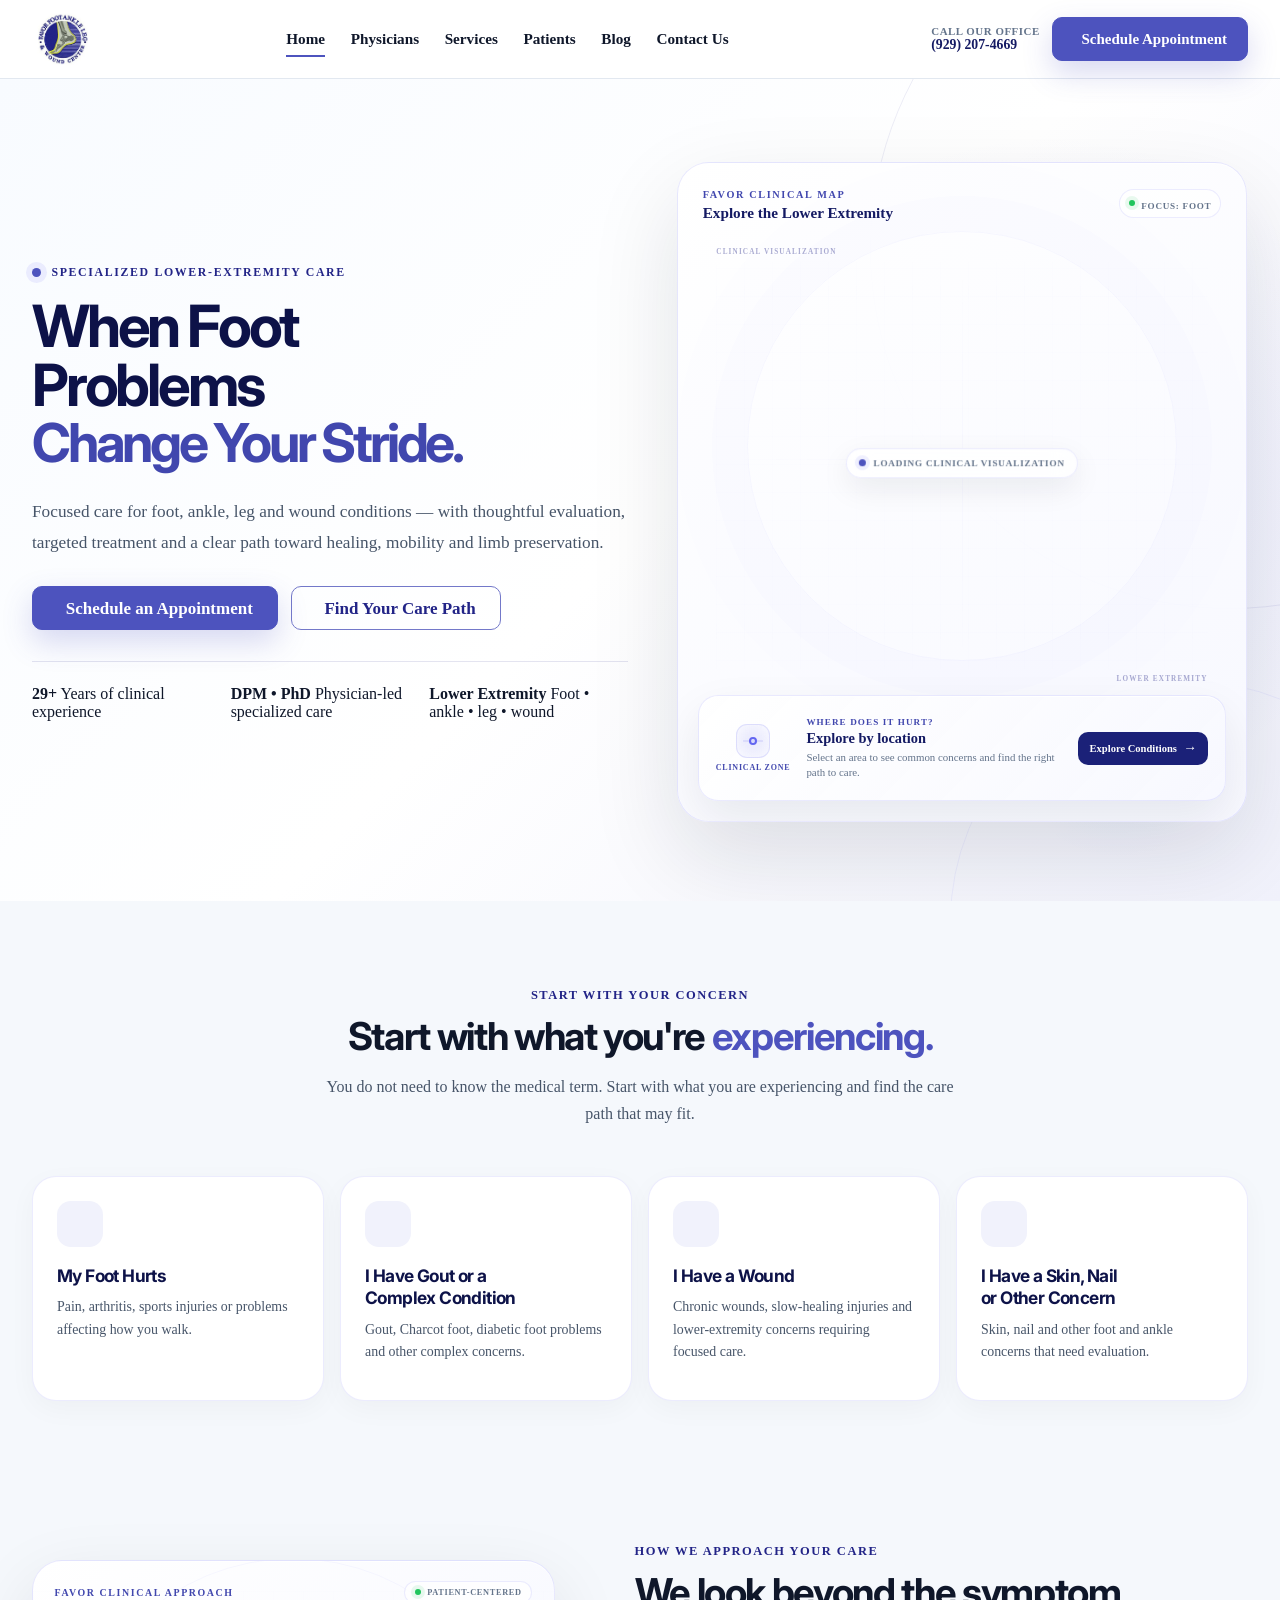
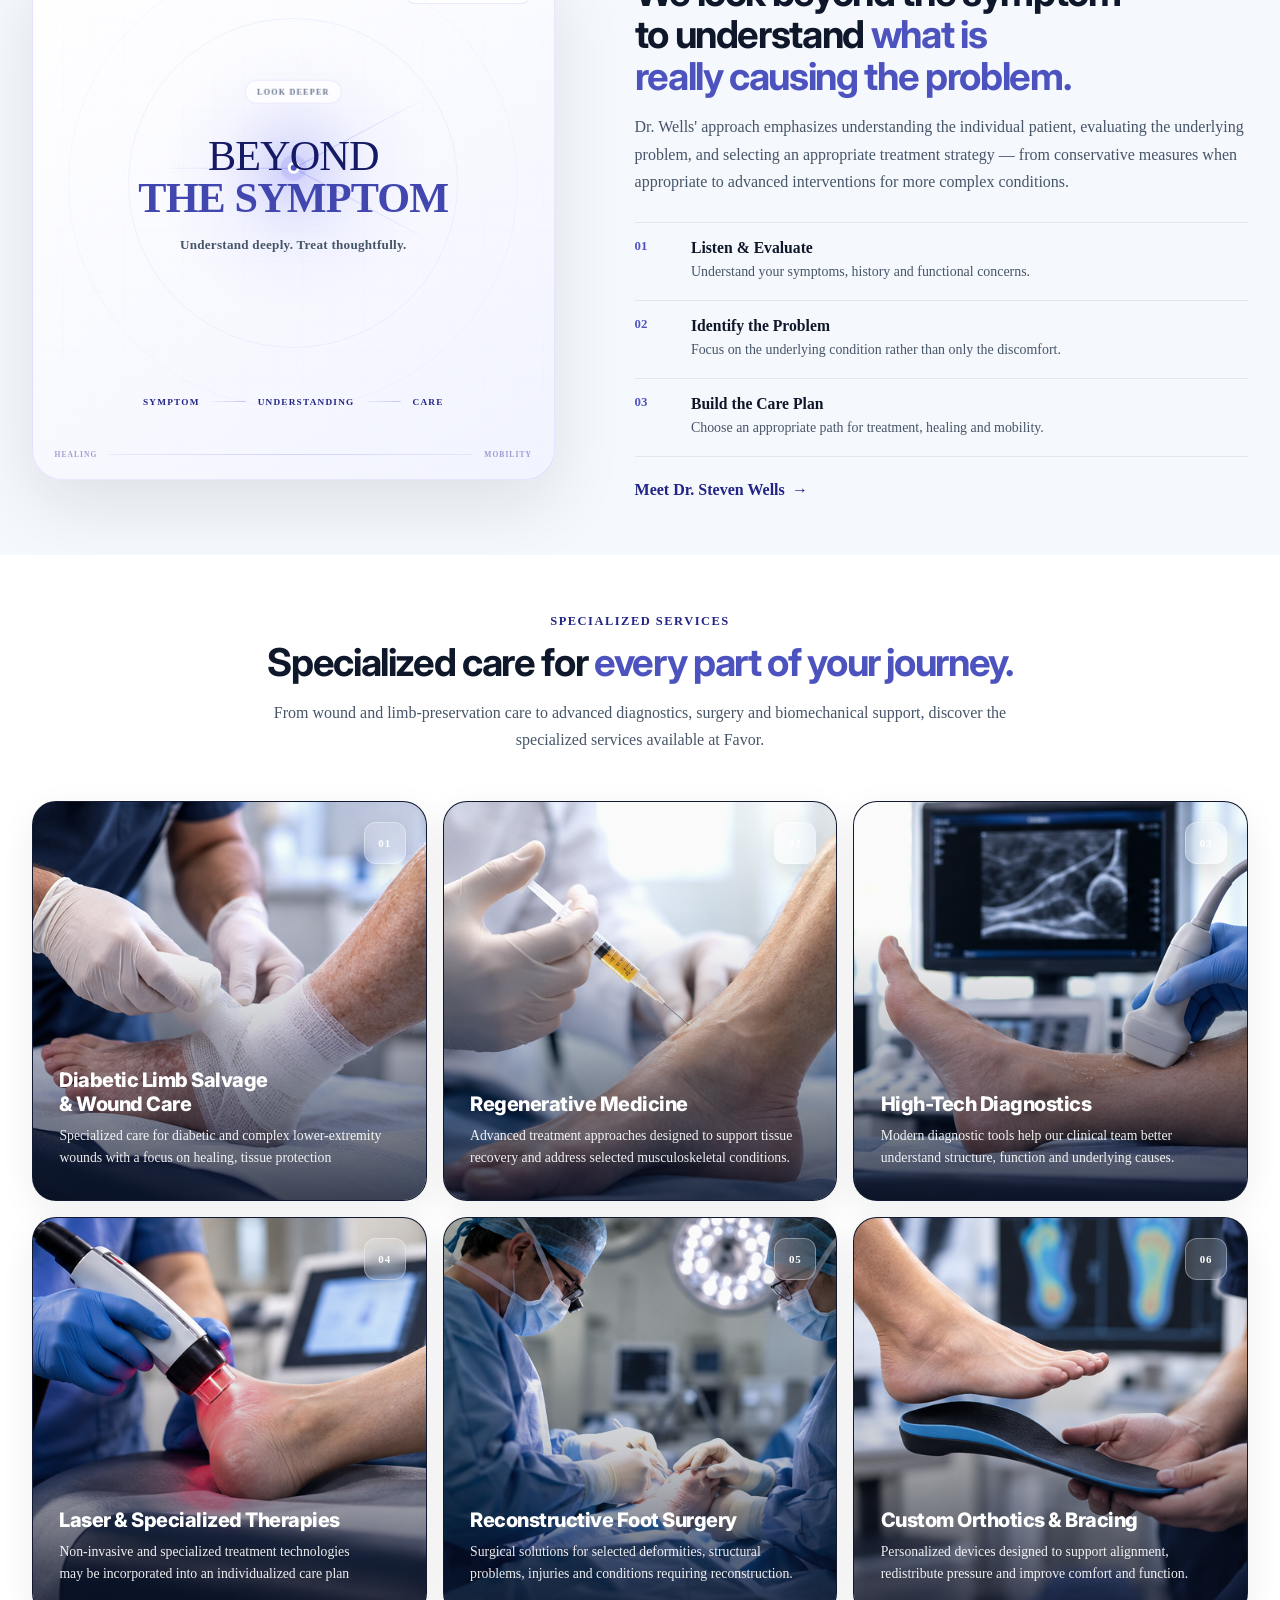
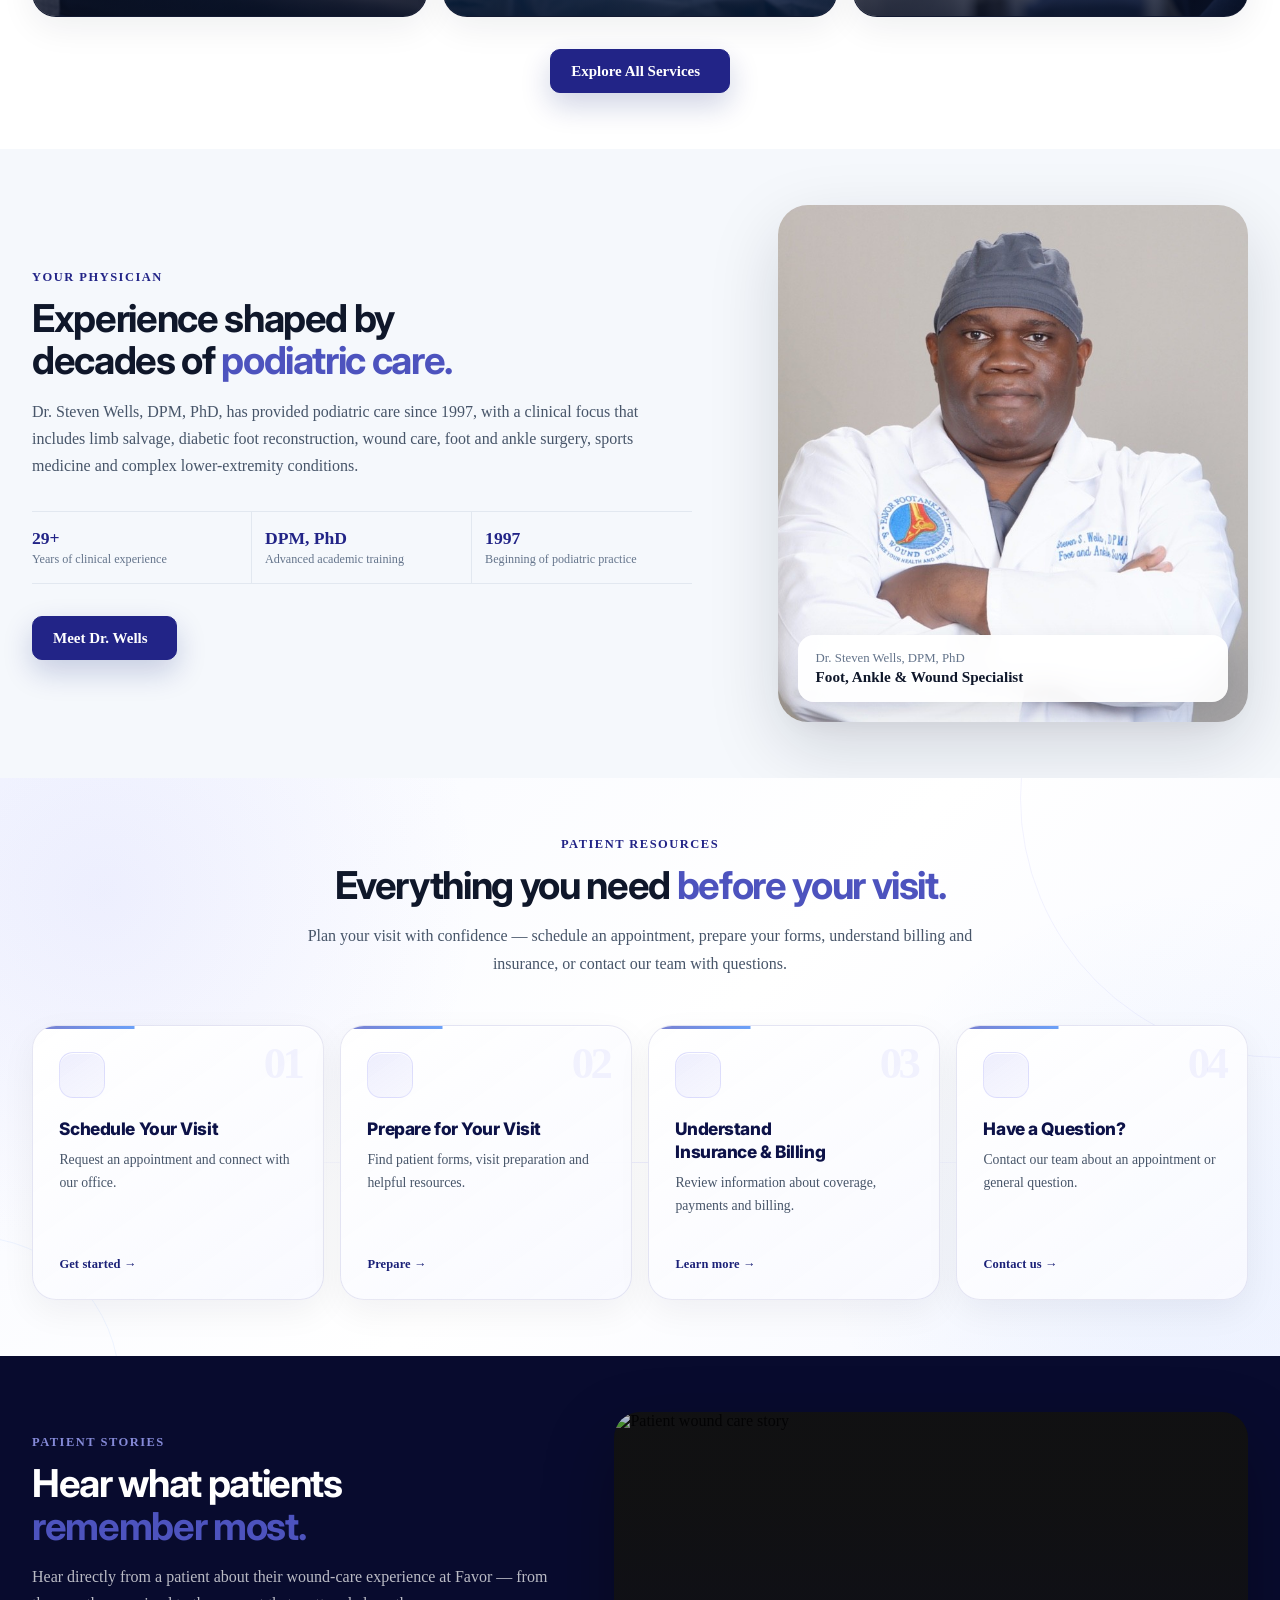
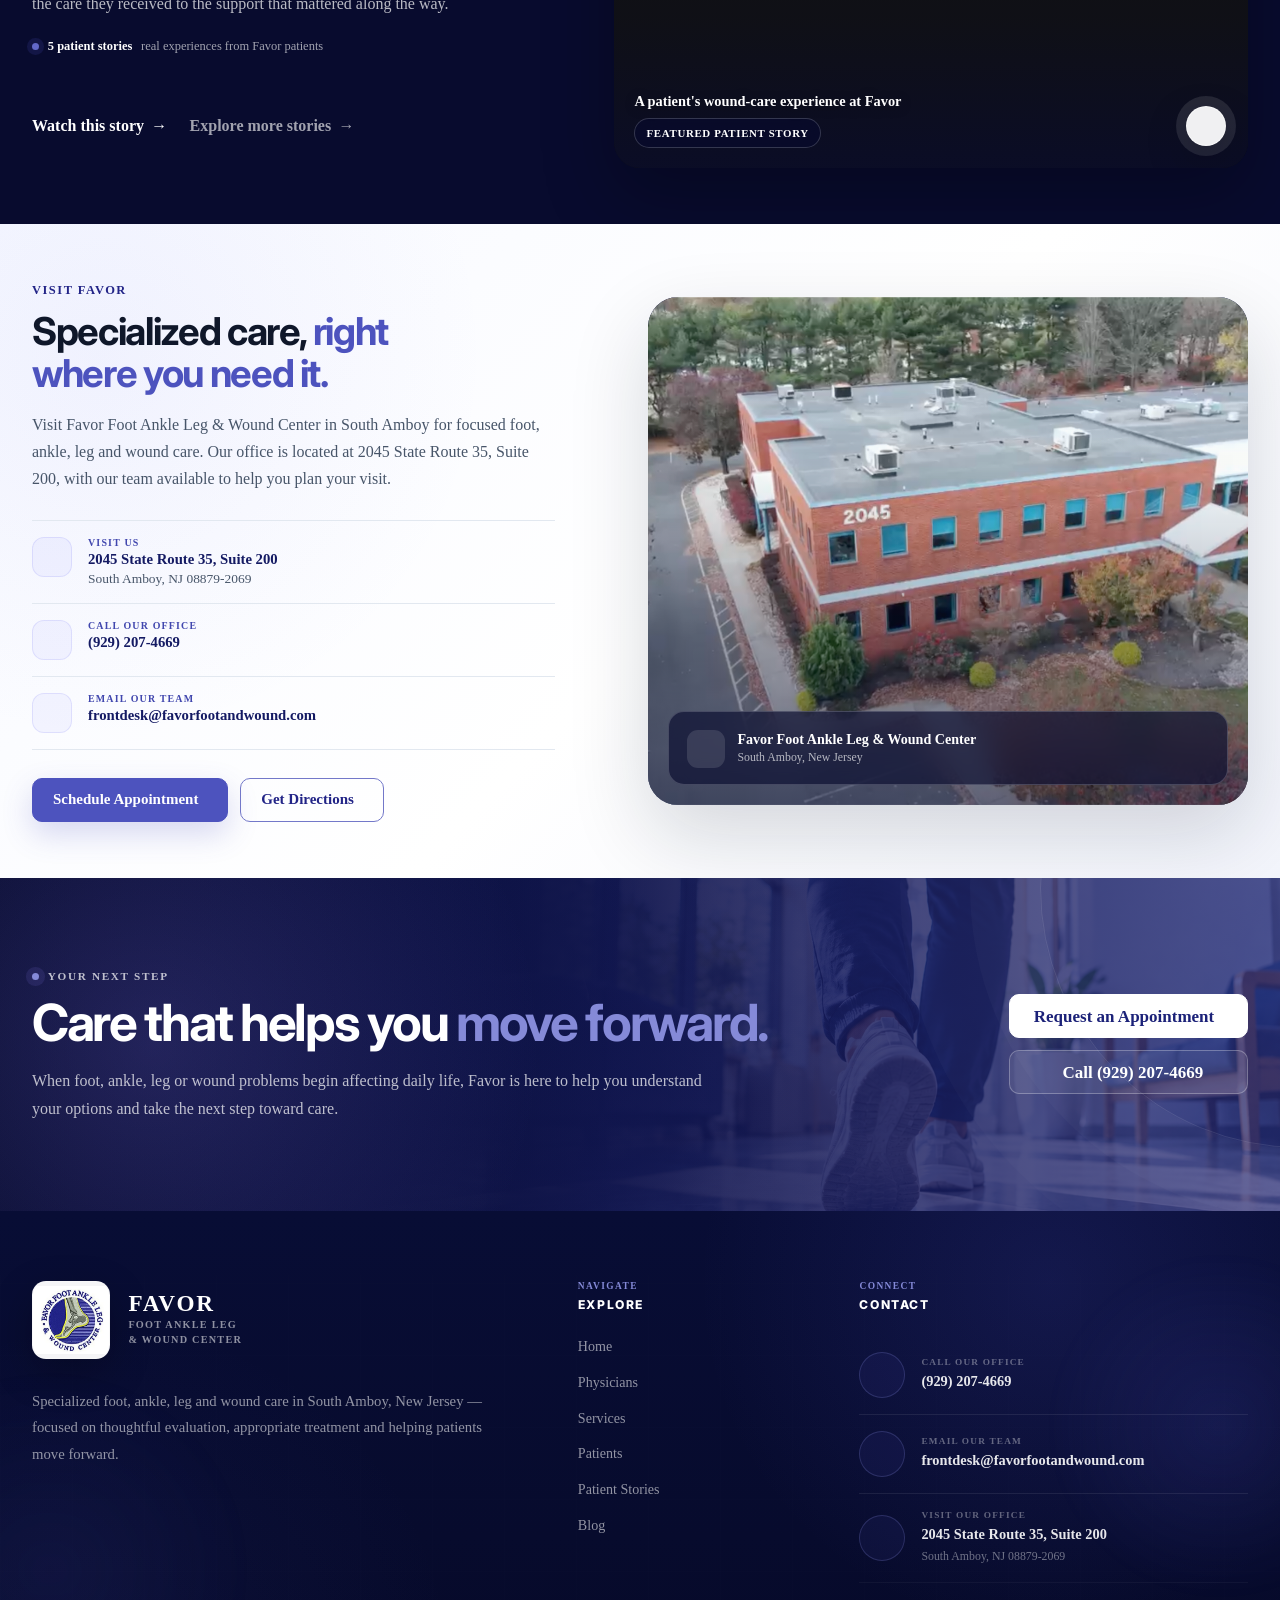
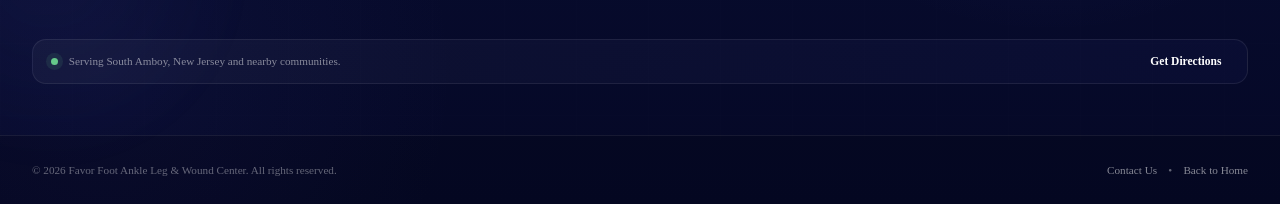
==== commit a4a9271e: "Update index.html" ====
--- a/index.html
+++ b/index.html
@@ -40,7 +40,6 @@
             }
         }
         </script>
-
         <script type="module" src="js/index.js"></script>
         <script type="application/ld+json">
             {"@context":"https://schema.org","@type":"MedicalClinic","name":"Favor Foot Ankle Leg & Wound Center","url":"https://wizsudhir.github.io/FavorFoot/","telephone":"+1-929-207-4669","email":"frontdesk@favorfootandwound.com","address":{"@type":"PostalAddress","streetAddress":"2045 State Route 35 STE 200","addressLocality":"South Amboy","addressRegion":"NJ","postalCode":"08879-2069","addressCountry":"US"},"medicalSpecialty":["Podiatric","Wound Care"],"physician":{"@type":"Physician","name":"Dr. Steven Wells","honorificSuffix":"DPM, PhD"}}
@@ -108,281 +107,206 @@
      02. HERO — FAVOR CLINICAL MAP
      ========================================================= -->
 <section class="home-hero" aria-labelledby="home-hero-title">
-
     <div class="home-hero__glow home-hero__glow--one" aria-hidden="true"></div>
     <div class="home-hero__glow home-hero__glow--two" aria-hidden="true"></div>
-
     <div class="container">
-
         <div class="home-hero__grid">
-
             <!-- =========================
                  HERO CONTENT
                  ========================= -->
             <div class="home-hero__content reveal-on-scroll">
-
                 <span class="home-eyebrow">
                     <span class="home-eyebrow__dot" aria-hidden="true"></span>
                     SPECIALIZED LOWER-EXTREMITY CARE
                 </span>
-
 <h1 id="home-hero-title" aria-live="polite">
-
     <span class="hero-rotating-line"
           data-hero-line-1>
         When Foot
     </span>
-
     <span class="hero-rotating-line"
           data-hero-line-2>
         Problems
     </span>
-
     <span class="hero-rotating-line hero-rotating-line--accent"
           data-hero-line-3>
         Change Your Stride.
     </span>
-
 </h1>
-
                 <p class="home-hero__lead">
-                    Focused care for foot, ankle, leg and wound conditions — 
-                    with thoughtful evaluation, targeted treatment and a clear 
+                    Focused care for foot, ankle, leg and wound conditions —
+                    with thoughtful evaluation, targeted treatment and a clear
                     path toward healing, mobility and limb preservation.
                 </p>
-
                 <div class="home-hero__actions">
-
                     <a href="contact.html"
                        class="btn btn-accent btn-lg"
                        data-primary-cta>
                         <i data-lucide="calendar-check" aria-hidden="true"></i>
                         Schedule an Appointment
                     </a>
-
                     <a href="services.html#conditions"
                        class="btn btn-outline btn-lg">
                         <i data-lucide="scan-line" aria-hidden="true"></i>
                         Find Your Care Path
                     </a>
-
-                </div>
-
+                </div>
                 <!-- =========================
                      PRACTICE PROOF
                      ========================= -->
                 <div class="home-hero__proof">
-
                     <div>
                         <strong>29+</strong>
                         <span>Years of clinical experience</span>
                     </div>
-
                     <div>
                         <strong>DPM • PhD</strong>
                         <span>Physician-led specialized care</span>
                     </div>
-
                     <div>
                         <strong>Lower Extremity</strong>
                         <span>Foot • ankle • leg • wound</span>
                     </div>
-
-                </div>
-
+                </div>
             </div>
-
-
             <!-- =========================
                  FAVOR CLINICAL MAP
                  ========================= -->
             <div class="home-hero__visual reveal-on-scroll">
-
                 <div class="favor-map"
                      data-favor-map
                      aria-label="Interactive Favor lower extremity clinical map">
-
                     <!-- MAP HEADER -->
                     <div class="favor-map__header">
-
                         <div>
                             <span class="favor-map__eyebrow">
                                 FAVOR CLINICAL MAP
                             </span>
-
                             <strong>
                                 Explore the Lower Extremity
                             </strong>
                         </div>
-
                         <span class="favor-map__status">
                             <span></span>
                             <strong data-favor-focus>FOCUS: FOOT</strong>
                         </span>
-
-                    </div>
-
-
+                    </div>
                     <!-- ANATOMICAL VISUAL -->
                     <div class="favor-map__canvas">
                         <div class="favor-map__scan" aria-hidden="true"></div>
-
                         <div class="favor-map__scan-label favor-map__scan-label--top" aria-hidden="true">
                             CLINICAL VISUALIZATION
                         </div>
-
                         <div class="favor-map__scan-label favor-map__scan-label--bottom" aria-hidden="true">
                             LOWER EXTREMITY
                         </div>
-
 <!-- ========================================================
      THREE.JS ANATOMICAL ENGINE
      ======================================================== -->
-
 <div class="favor-map__3d-stage"
      aria-label="Interactive 3D lower extremity anatomy">
-
     <canvas
         id="favor-anatomy-3d"
         class="favor-map__3d"
         aria-label="Three dimensional lower extremity anatomical visualization">
     </canvas>
-
     <div class="favor-map__3d-loading"
          id="favor-anatomy-loading"
          aria-live="polite">
         <span class="favor-map__3d-loading-dot"></span>
         <span>Loading clinical visualization</span>
     </div>
-
     <div class="favor-map__3d-error"
          id="favor-anatomy-error"
          role="status"
          hidden>
         Clinical visualization unavailable.
     </div>
-
 </div>
-
                         <!-- =========================
                              INTERACTIVE HOTSPOTS
                              ========================= -->
-
                         <button class="favor-hotspot favor-hotspot--leg"
                                 type="button"
                                 data-location="leg"
                                 aria-label="Explore leg conditions">
-
                             <span class="favor-hotspot__pulse"></span>
                             <span class="favor-hotspot__label">
                                 <strong>LEG</strong>
                                 <small>Support & movement</small>
                             </span>
-
                         </button>
-
-
                         <button class="favor-hotspot favor-hotspot--ankle"
                                 type="button"
                                 data-location="ankle"
                                 aria-label="Explore ankle conditions">
-
                             <span class="favor-hotspot__pulse"></span>
                             <span class="favor-hotspot__label">
                                 <strong>ANKLE</strong>
                                 <small>Stability & injury</small>
                             </span>
-
                         </button>
-
-
                         <button class="favor-hotspot favor-hotspot--heel"
                                 type="button"
                                 data-location="heel"
                                 aria-label="Explore heel conditions">
-
                             <span class="favor-hotspot__pulse"></span>
                             <span class="favor-hotspot__label">
                                 <strong>HEEL</strong>
                                 <small>Pain & pressure</small>
                             </span>
-
                         </button>
-
-
                         <button class="favor-hotspot favor-hotspot--foot"
                                 type="button"
                                 data-location="foot"
                                 aria-label="Explore foot conditions">
-
                             <span class="favor-hotspot__pulse"></span>
                             <span class="favor-hotspot__label">
                                 <strong>FOOT</strong>
                                 <small>Structure & function</small>
                             </span>
-
                         </button>
-
-
                         <button class="favor-hotspot favor-hotspot--toe"
                                 type="button"
                                 data-location="toe"
                                 aria-label="Explore toe conditions">
-
                             <span class="favor-hotspot__pulse"></span>
                             <span class="favor-hotspot__label">
                                 <strong>TOES</strong>
                                 <small>Gout & deformity</small>
                             </span>
-
                         </button>
-
-                    </div>
-
-
+                    </div>
                     <!-- CONDITION PANEL -->
                     <div class="favor-map__panel"
                          data-favor-panel
                          aria-live="polite">
-
                         <div class="favor-map__panel-marker">
                             <span></span>
                             <small>CLINICAL ZONE</small>
                         </div>
-
                         <div class="favor-map__panel-copy">
-
                             <span data-favor-panel-kicker>
                                 WHERE DOES IT HURT?
                             </span>
-
                             <strong data-favor-panel-title>
                                 Explore by location
                             </strong>
-
                             <p data-favor-panel-text>
                                 Select an area to see common concerns and find the right path to care.
                             </p>
-
                         </div>
-
                         <a href="services.html#conditions"
                            class="favor-map__panel-link"
                            data-favor-panel-link>
                             Explore Conditions
                             <span aria-hidden="true">→</span>
                         </a>
-
-                    </div>
-
-                </div>
-
+                    </div>
+                </div>
             </div>
-
-        </div>
-
+        </div>
     </div>
-
 </section>
             <!-- ========================================================= 03. IMMEDIATE CARE PATH ========================================================= -->
             <section class="home-path" aria-labelledby="home-path-title">
@@ -474,60 +398,47 @@
                 <div class="container">
                     <div class="home-approach__grid">
 <div class="home-approach__visual reveal-on-scroll">
-
     <div class="approach-visual">
-
         <!-- Subtle clinical grid -->
         <div class="approach-visual__grid" aria-hidden="true"></div>
-
         <!-- Decorative rings -->
         <div class="approach-visual__ring approach-visual__ring--one" aria-hidden="true"></div>
         <div class="approach-visual__ring approach-visual__ring--two" aria-hidden="true"></div>
-
         <!-- Header -->
         <div class="approach-visual__header">
             <span class="approach-visual__eyebrow">
                 FAVOR CLINICAL APPROACH
             </span>
-
             <span class="approach-visual__status">
                 <span></span>
                 PATIENT-CENTERED
             </span>
         </div>
-
         <!-- Main visual -->
         <div class="approach-visual__center">
-
             <div class="approach-visual__label">
                 LOOK DEEPER
             </div>
-
             <!-- Clinical connection lines -->
             <div class="approach-visual__connections" aria-hidden="true">
                 <span class="approach-line approach-line--one"></span>
                 <span class="approach-line approach-line--two"></span>
                 <span class="approach-line approach-line--three"></span>
             </div>
-
             <!-- Central clinical point -->
             <div class="approach-visual__focus">
                 <span class="approach-visual__focus-glow"></span>
                 <span class="approach-visual__focus-dot"></span>
             </div>
-
             <!-- Concept -->
             <div class="approach-visual__title">
                 <span>BEYOND</span>
                 <strong>THE SYMPTOM</strong>
             </div>
-
             <p class="approach-visual__statement">
                 Understand deeply. Treat thoughtfully.
             </p>
-
-        </div>
-
+        </div>
         <!-- Lower conceptual path -->
         <div class="approach-visual__path" aria-hidden="true">
             <span>SYMPTOM</span>
@@ -536,16 +447,13 @@
             <i></i>
             <span>CARE</span>
         </div>
-
         <!-- Footer -->
         <div class="approach-visual__footer">
             <span>HEALING</span>
             <span class="approach-visual__footer-line"></span>
             <span>MOBILITY</span>
         </div>
-
     </div>
-
 </div>
                         <div class="home-approach__content reveal-on-scroll">
                             <span class="section-eyebrow">
@@ -615,32 +523,25 @@
             <section class="home-services section" id="services" aria-labelledby="home-services-title">
                 <div class="container">
  <div class="section-heading home-services__heading reveal-on-scroll">
-
     <span class="section-eyebrow">
         Specialized Services
     </span>
-
     <h2 id="home-services-title">
         Specialized care for
         <span class="text-brand">
             every part of your journey.
         </span>
     </h2>
-
     <p>
         From wound and limb-preservation care to advanced diagnostics,
         surgery and biomechanical support, discover the specialized services
         available at Favor.
     </p>
-
 </div>
-
 <div class="home-services__grid">
-
     <!-- SERVICE 01 -->
     <a href="services.html"
        class="home-service-card home-service-card--01 reveal-on-scroll">
-
         <div class="home-service-card__image">
             <img
                 src="assets/images/service-01-diabetic-wound-care.webp"
@@ -649,33 +550,23 @@
                 width="1200"
                 height="800">
         </div>
-
         <div class="home-service-card__overlay"></div>
-
         <span class="home-service-card__number">
             01
         </span>
-
         <div class="home-service-card__content">
-
             <h3>
                 Diabetic Limb Salvage & Wound Care
             </h3>
-
             <p>
                 Specialized care for diabetic and complex lower-extremity
                 wounds with a focus on healing, tissue protection and mobility.
             </p>
-
-        </div>
-
+        </div>
     </a>
-
-
     <!-- SERVICE 02 -->
     <a href="services.html"
        class="home-service-card home-service-card--02 reveal-on-scroll">
-
         <div class="home-service-card__image">
             <img
                 src="assets/images/service-02-regenerative-medicine.webp"
@@ -684,33 +575,23 @@
                 width="1200"
                 height="800">
         </div>
-
         <div class="home-service-card__overlay"></div>
-
         <span class="home-service-card__number">
             02
         </span>
-
         <div class="home-service-card__content">
-
             <h3>
                 Regenerative Medicine
             </h3>
-
             <p>
                 Advanced treatment approaches designed to support tissue
                 recovery and address selected musculoskeletal conditions.
             </p>
-
-        </div>
-
+        </div>
     </a>
-
-
     <!-- SERVICE 03 -->
     <a href="services.html"
        class="home-service-card home-service-card--03 reveal-on-scroll">
-
         <div class="home-service-card__image">
             <img
                 src="assets/images/service-03-high-tech-diagnostics.webp"
@@ -719,33 +600,23 @@
                 width="1200"
                 height="800">
         </div>
-
         <div class="home-service-card__overlay"></div>
-
         <span class="home-service-card__number">
             03
         </span>
-
         <div class="home-service-card__content">
-
             <h3>
                 High-Tech Diagnostics
             </h3>
-
             <p>
                 Modern diagnostic tools help our clinical team better
                 understand structure, function and underlying causes.
             </p>
-
-        </div>
-
+        </div>
     </a>
-
-
     <!-- SERVICE 04 -->
     <a href="services.html"
        class="home-service-card home-service-card--04 reveal-on-scroll">
-
         <div class="home-service-card__image">
             <img
                 src="assets/images/service-04-laser-therapies.webp"
@@ -754,33 +625,23 @@
                 width="1200"
                 height="800">
         </div>
-
         <div class="home-service-card__overlay"></div>
-
         <span class="home-service-card__number">
             04
         </span>
-
         <div class="home-service-card__content">
-
             <h3>
                 Laser & Specialized Therapies
             </h3>
-
             <p>
                 Non-invasive and specialized treatment technologies may be
                 incorporated into an individualized care plan when appropriate.
             </p>
-
-        </div>
-
+        </div>
     </a>
-
-
     <!-- SERVICE 05 -->
     <a href="services.html"
        class="home-service-card home-service-card--05 reveal-on-scroll">
-
         <div class="home-service-card__image">
             <img
                 src="assets/images/service-05-reconstructive-surgery.webp"
@@ -789,33 +650,23 @@
                 width="1200"
                 height="800">
         </div>
-
         <div class="home-service-card__overlay"></div>
-
         <span class="home-service-card__number">
             05
         </span>
-
         <div class="home-service-card__content">
-
             <h3>
                 Reconstructive Foot Surgery
             </h3>
-
             <p>
                 Surgical solutions for selected deformities, structural
                 problems, injuries and conditions requiring reconstruction.
             </p>
-
-        </div>
-
+        </div>
     </a>
-
-
     <!-- SERVICE 06 -->
     <a href="services.html"
        class="home-service-card home-service-card--06 reveal-on-scroll">
-
         <div class="home-service-card__image">
             <img
                 src="assets/images/service-06-custom-orthotics.webp"
@@ -824,30 +675,21 @@
                 width="1200"
                 height="800">
         </div>
-
         <div class="home-service-card__overlay"></div>
-
         <span class="home-service-card__number">
             06
         </span>
-
         <div class="home-service-card__content">
-
             <h3>
                 Custom Orthotics & Bracing
             </h3>
-
             <p>
                 Personalized devices designed to support alignment,
                 redistribute pressure and improve comfort and function.
             </p>
-
-        </div>
-
+        </div>
     </a>
-
 </div>
-
                     <div class="home-services__cta reveal-on-scroll">
                         <a href="services.html" class="btn btn-primary">
                             Explore All Services
@@ -1028,7 +870,6 @@
                                 <span>real experiences from Favor patients</span>
                             </div>
 <div class="home-story__actions">
-
     <button
         type="button"
         class="text-link"
@@ -1039,12 +880,10 @@
         Watch this story
         <span aria-hidden="true">→</span>
     </button>
-
     <a href="contact.html#patient-stories" class="text-link home-story__stories-link">
         Explore more stories
         <span aria-hidden="true">→</span>
     </a>
-
 </div>
                         </div>
 <button
@@ -1055,7 +894,6 @@
     aria-haspopup="dialog"
     aria-label="Watch patient wound care story"
 >
-
     <img
         src="https://img.youtube.com/vi/yIsibft86I8/maxresdefault.jpg"
         alt="Patient wound care story"
@@ -1063,26 +901,20 @@
         width="1280"
         height="720"
     >
-
     <span class="home-story__video-overlay" aria-hidden="true"></span>
-
     <span class="home-story__play" aria-hidden="true">
         <i data-lucide="play"></i>
     </span>
-
     <span class="home-story__video-label">
         Featured Patient Story
     </span>
-
     <span class="home-story__video-caption">
         A patient's wound-care experience at Favor
     </span>
-
 </button>
                     </div>
                 </div>
             </section>
-
 <div
     class="home-story-modal"
     id="home-story-modal"
@@ -1091,26 +923,20 @@
     aria-modal="true"
     aria-labelledby="home-story-modal-title"
 >
-
     <div
         class="home-story-modal__backdrop"
         data-home-story-close
     ></div>
-
     <div class="home-story-modal__dialog">
-
         <div class="home-story-modal__header">
-
             <div>
                 <span class="home-story-modal__eyebrow">
                     Patient Story
                 </span>
-
                 <h2 id="home-story-modal-title">
                     A patient's wound-care experience at Favor
                 </h2>
             </div>
-
             <button
                 type="button"
                 class="home-story-modal__close"
@@ -1119,11 +945,8 @@
             >
                 <i data-lucide="x"></i>
             </button>
-
-        </div>
-
+        </div>
         <div class="home-story-modal__video">
-
             <iframe
                 data-home-story-iframe
                 title="Patient wound care story at Favor"
@@ -1131,9 +954,7 @@
                 allow="autoplay; encrypted-media; picture-in-picture"
                 allowfullscreen
             ></iframe>
-
-        </div>
-
+        </div>
     </div>
 </div>
             <!-- ========================================================= 09. LOCATION / LOCAL SEO ========================================================= -->
@@ -1154,12 +975,10 @@
                                  Visit Favor Foot Ankle Leg & Wound Center in South Amboy for focused foot, ankle, leg and wound care. Our office is located at 2045 State Route 35, Suite 200, with our team available to help you plan your visit.
                             </p>
 <div class="home-location__details">
-
     <div class="home-location__detail">
         <span class="home-location__detail-icon">
             <i data-lucide="map-pin" aria-hidden="true"></i>
         </span>
-
         <div>
             <small>VISIT US</small>
             <strong>
@@ -1170,12 +989,10 @@
             </span>
         </div>
     </div>
-
     <div class="home-location__detail">
         <span class="home-location__detail-icon">
             <i data-lucide="phone" aria-hidden="true"></i>
         </span>
-
         <div>
             <small>CALL OUR OFFICE</small>
             <a href="tel:+19292074669">
@@ -1183,12 +1000,10 @@
             </a>
         </div>
     </div>
-
     <div class="home-location__detail">
         <span class="home-location__detail-icon">
             <i data-lucide="mail" aria-hidden="true"></i>
         </span>
-
         <div>
             <small>EMAIL OUR TEAM</small>
             <a href="mailto:frontdesk@favorfootandwound.com">
@@ -1196,7 +1011,6 @@
             </a>
         </div>
     </div>
-
 </div>
                             <div class="home-location__actions">
                                 <a href="contact.html" class="btn btn-accent">
@@ -1217,9 +1031,7 @@
                         </div>
                         <div class="home-location__visual reveal-on-scroll">
 <div class="home-location__visual reveal-on-scroll">
-
     <div class="home-location__photo">
-
         <img
             src="images/favor-office.webp"
             alt="Favor Foot Ankle Leg & Wound Center in South Amboy, New Jersey"
@@ -1227,20 +1039,16 @@
             width="900"
             height="700"
         >
-
         <div class="home-location__photo-card">
             <span class="home-location__photo-icon">
                 <i data-lucide="map-pin" aria-hidden="true"></i>
             </span>
-
             <div>
                 <strong>Favor Foot Ankle Leg & Wound Center</strong>
                 <span>South Amboy, New Jersey</span>
             </div>
         </div>
-
     </div>
-
 </div>
                         </div>
                     </div>
@@ -1266,17 +1074,14 @@
                             </p>
                         </div>
 <div class="home-final-cta__actions">
-
     <a href="contact.html" class="btn btn-light btn-lg">
         Request an Appointment
         <i data-lucide="arrow-right" aria-hidden="true"></i>
     </a>
-
     <a href="tel:+19292074669" class="btn btn-outline-light btn-lg">
         <i data-lucide="phone" aria-hidden="true"></i>
         Call (929) 207-4669
     </a>
-
 </div>
                     </div>
                 </div>
@@ -1286,38 +1091,26 @@
 <!-- =========================================================
      11. FOOTER — BRAND SIGNATURE
      ========================================================= -->
-
 <footer class="site-footer">
-
     <!-- SUBTLE DECORATIVE BACKGROUND -->
     <div class="site-footer__grid" aria-hidden="true"></div>
     <div class="site-footer__glow site-footer__glow--one" aria-hidden="true"></div>
     <div class="site-footer__glow site-footer__glow--two" aria-hidden="true"></div>
-
-
     <div class="footer-main">
-
         <div class="container">
-
             <!-- =================================================
                  PRIMARY FOOTER CONTENT
                  ================================================= -->
-
             <div class="footer-grid">
-
-
                 <!-- =============================================
                      BRAND
                      ============================================= -->
-
                 <div class="footer-brand">
-
                     <a
                         href="index.html"
                         class="footer-brand__identity"
                         aria-label="Favor Foot Ankle Leg & Wound Center Home"
                     >
-
                         <span class="footer-logo">
                             <img
                                 src="images/logo.webp"
@@ -1327,51 +1120,37 @@
                                 loading="lazy"
                             >
                         </span>
-
                         <span class="footer-brand__name">
                             <strong>
                                 FAVOR
                             </strong>
-
                             <span>
                                 FOOT ANKLE LEG<br>
                                 & WOUND CENTER
                             </span>
                         </span>
-
                     </a>
-
-
                     <p class="footer-description">
                         Specialized foot, ankle, leg and wound care
                         in South Amboy, New Jersey — focused on
                         thoughtful evaluation, appropriate treatment
                         and helping patients move forward.
                     </p>
-
-                </div>
-
-
-
+                </div>
                 <!-- =============================================
                      EXPLORE
                      ============================================= -->
-
                 <div class="footer-column">
-
                     <span class="footer-column__eyebrow">
                         Navigate
                     </span>
-
                     <h3 class="footer-title">
                         Explore
                     </h3>
-
                     <nav
                         class="footer-links"
                         aria-label="Footer navigation"
                     >
-
                         <a href="index.html">
                             <span>Home</span>
                             <i
@@ -1379,7 +1158,6 @@
                                 aria-hidden="true"
                             ></i>
                         </a>
-
                         <a href="physicians.html">
                             <span>Physicians</span>
                             <i
@@ -1387,7 +1165,6 @@
                                 aria-hidden="true"
                             ></i>
                         </a>
-
                         <a href="services.html">
                             <span>Services</span>
                             <i
@@ -1395,7 +1172,6 @@
                                 aria-hidden="true"
                             ></i>
                         </a>
-
                         <a href="patients.html">
                             <span>Patients</span>
                             <i
@@ -1403,7 +1179,6 @@
                                 aria-hidden="true"
                             ></i>
                         </a>
-
                         <a href="contact.html#patient-stories">
                             <span>Patient Stories</span>
                             <i
@@ -1411,7 +1186,6 @@
                                 aria-hidden="true"
                             ></i>
                         </a>
-
                         <a href="blog.html">
                             <span>Blog</span>
                             <i
@@ -1419,238 +1193,158 @@
                                 aria-hidden="true"
                             ></i>
                         </a>
-
                     </nav>
-
-                </div>
-
-
-
+                </div>
                 <!-- =============================================
                      CONTACT
                      ============================================= -->
-
                 <div class="footer-column footer-column--contact">
-
                     <span class="footer-column__eyebrow">
                         Connect
                     </span>
-
                     <h3 class="footer-title">
                         Contact
                     </h3>
-
-
                     <div class="footer-contact">
-
-
                         <!-- PHONE -->
-
                         <a
                             href="tel:+19292074669"
                             class="footer-contact__item"
                         >
-
                             <span class="footer-contact__icon">
                                 <i
                                     data-lucide="phone"
                                     aria-hidden="true"
                                 ></i>
                             </span>
-
                             <span class="footer-contact__content">
-
                                 <small>
                                     Call our office
                                 </small>
-
                                 <strong>
                                     (929) 207-4669
                                 </strong>
-
-                            </span>
-
+                            </span>
                             <i
                                 data-lucide="arrow-up-right"
                                 class="footer-contact__arrow"
                                 aria-hidden="true"
                             ></i>
-
-                        </a>
-
-
-
+                        </a>
                         <!-- EMAIL -->
-
                         <a
                             href="mailto:frontdesk@favorfootandwound.com"
                             class="footer-contact__item"
                         >
-
                             <span class="footer-contact__icon">
                                 <i
                                     data-lucide="mail"
                                     aria-hidden="true"
                                 ></i>
                             </span>
-
                             <span class="footer-contact__content">
-
                                 <small>
                                     Email our team
                                 </small>
-
                                 <strong>
                                     frontdesk@favorfootandwound.com
                                 </strong>
-
-                            </span>
-
+                            </span>
                             <i
                                 data-lucide="arrow-up-right"
                                 class="footer-contact__arrow"
                                 aria-hidden="true"
                             ></i>
-
-                        </a>
-
-
-
+                        </a>
                         <!-- ADDRESS -->
-
                         <a
                             href="https://www.google.com/maps/search/?api=1&query=2045+State+Route+35+STE+200+South+Amboy+NJ+08879"
                             class="footer-contact__item"
                             target="_blank"
                             rel="noopener noreferrer"
                         >
-
                             <span class="footer-contact__icon">
                                 <i
                                     data-lucide="map-pin"
                                     aria-hidden="true"
                                 ></i>
                             </span>
-
                             <span class="footer-contact__content">
-
                                 <small>
                                     Visit our office
                                 </small>
-
                                 <strong>
                                     2045 State Route 35,
                                     Suite 200
                                 </strong>
-
                                 <em>
                                     South Amboy, NJ 08879-2069
                                 </em>
-
-                            </span>
-
+                            </span>
                             <i
                                 data-lucide="arrow-up-right"
                                 class="footer-contact__arrow"
                                 aria-hidden="true"
                             ></i>
-
-                        </a>
-
-
-                    </div>
-
-                </div>
-
+                        </a>
+                    </div>
+                </div>
             </div>
-
-
-
             <!-- =================================================
                  LOCATION / BRAND SIGNATURE BAR
                  ================================================= -->
-
             <div class="footer-location-bar">
-
                 <div class="footer-location-bar__left">
-
                     <span
                         class="footer-location-bar__dot"
                         aria-hidden="true"
                     ></span>
-
                     <span>
                         Serving South Amboy, New Jersey and nearby communities.
                     </span>
-
-                </div>
-
-
+                </div>
                 <a
                     href="https://www.google.com/maps/search/?api=1&query=2045+State+Route+35+STE+200+South+Amboy+NJ+08879"
                     target="_blank"
                     rel="noopener noreferrer"
                 >
-
                     <span>
                         Get Directions
                     </span>
-
                     <i
                         data-lucide="arrow-up-right"
                         aria-hidden="true"
                     ></i>
-
                 </a>
-
             </div>
-
-        </div>
-
+        </div>
     </div>
-
-
-
     <!-- =========================================================
          LEGAL / COPYRIGHT
          ========================================================= -->
-
     <div class="footer-bottom">
-
         <div class="container">
-
             <div class="footer-bottom-inner">
-
                 <span class="footer-copyright">
                     ©
                     <span id="current-year"></span>
                     Favor Foot Ankle Leg & Wound Center.
                     All rights reserved.
                 </span>
-
-
                 <div class="footer-bottom-links">
-
                     <a href="contact.html">
                         Contact Us
                     </a>
-
                     <span aria-hidden="true">
                         •
                     </span>
-
                     <a href="index.html">
                         Back to Home
                     </a>
-
-                </div>
-
+                </div>
             </div>
-
-        </div>
-
+        </div>
     </div>
-
 </footer>
         <button id="back-to-top" class="back-to-top" type="button" aria-label="Back to top">
             <i data-lucide="arrow-up" aria-hidden="true">
--- a/css/index.css
+++ b/css/index.css
@@ -3059,16 +3059,1602 @@
 .reveal-on-scroll{opacity:0;transform:translateY(18px);transition:opacity .65s ease,transform .65s ease}.reveal-on-scroll.is-visible{opacity:1;transform:none}.reduce-motion .reveal-on-scroll{opacity:1;transform:none}
 
 /* ============================================================
-   13. RESPONSIVE SYSTEM
+   14. FINAL RESPONSIVE OVERRIDE SYSTEM
+   FAVOR FOOT & ANKLE LEG / WOUND CENTER
+   ------------------------------------------------------------
+   PURPOSE:
+   - Consolidates responsive behavior
+   - Overrides legacy/duplicate responsive rules above
+   - Protects Three.js clinical map
+   - Prevents horizontal overflow
+   - Improves tablet/mobile spacing
+   - Keeps cards readable at every breakpoint
+   - Preserves desktop styling
    ============================================================ */
-@media (max-width:1100px){.home-hero__grid{grid-template-columns:1fr .82fr;gap:2.5rem}.home-hero__visual{min-height:520px}.home-path__grid,.home-experience__grid{grid-template-columns:repeat(2,1fr)}.home-services__grid{grid-template-columns:repeat(2,1fr)}.home-approach__grid,.home-physician__grid,.home-location__grid{gap:3rem}.home-final-cta__inner{align-items:flex-start}}
-@media (max-width:900px){.home-hero{padding:4rem 0}.home-hero__grid{grid-template-columns:1fr}.home-hero__content{text-align:center}.home-eyebrow,.home-hero__actions{justify-content:center}.home-hero__lead{margin-inline:auto}.home-hero__proof{text-align:left;margin-inline:auto}.home-hero__visual{min-height:auto;padding-top:1rem}.home-hero__portrait{width:min(500px,88vw)}.home-hero__care-card{left:calc(50% - 250px);bottom:18px}.home-hero__anatomy{right:2%;top:20px}.home-approach__grid,.home-physician__grid,.home-location__grid,.home-story__grid{grid-template-columns:1fr}.home-approach__visual{max-width:650px;margin:auto}.home-physician__portrait{margin:auto}.home-story__copy{text-align:center}.home-story__copy .section-eyebrow{justify-content:center}.home-story__copy .text-link{justify-content:center}.home-final-cta__inner{flex-direction:column}.home-final-cta__actions{flex-direction:row;flex-wrap:wrap}}
-@media (max-width:640px){.home-hero{min-height:auto;padding:3.25rem 0}.home-hero h1{font-size:clamp(2.7rem,13vw,4rem)}.home-hero__lead{font-size:1rem}.home-hero__actions{flex-direction:column}.home-hero__actions .btn{width:100%;justify-content:center}.home-hero__proof{grid-template-columns:1fr;gap:.7rem;text-align:center}.home-hero__proof div,.home-hero__proof div+div{padding:0;border:0}.home-hero__visual{padding-top:0}.home-hero__portrait{width:88vw;border-radius:44% 44% 16% 16%}.home-hero__care-card{position:relative;left:auto;bottom:auto;width:calc(100% - 2rem);max-width:none;margin:-35px auto 0;z-index:2}.home-hero__anatomy{display:none}.home-path{padding:3.5rem 0}.home-path__grid,.home-services__grid,.home-experience__grid{grid-template-columns:1fr}.home-path-card,.home-service-card,.home-experience-card{min-height:auto}.home-approach__stamp{right:10px}.home-physician__facts{grid-template-columns:1fr}.home-physician__facts div,.home-physician__facts div+div{padding:.9rem 0;border-right:0;border-bottom:1px solid var(--border-color)}.home-physician__facts div:last-child{border-bottom:0}.home-location__actions,.home-final-cta__actions{flex-direction:column}.home-location__actions .btn,.home-final-cta__actions .btn{width:100%;justify-content:center}.home-final-cta{padding:3.5rem 0}.home-final-cta h2{font-size:2rem}
-.home-story__play{
-    right:15px;
-    bottom:15px;
-    width:40px;
-    height:40px;
-}
-                        }
-@media (prefers-reduced-motion:reduce){.reveal-on-scroll{opacity:1;transform:none;transition:none}.home-path-card,.home-service-card,.home-experience-card,.home-story__video img{transition:none}}
+
+
+/* ============================================================
+   GLOBAL RESPONSIVE SAFETY
+   ============================================================ */
+
+html,
+body{
+    width:100%;
+    max-width:100%;
+    overflow-x:hidden;
+}
+
+*,
+*::before,
+*::after{
+    box-sizing:border-box;
+}
+
+img,
+svg,
+video,
+iframe{
+    max-width:100%;
+}
+
+button,
+a{
+    -webkit-tap-highlight-color:transparent;
+}
+
+.home-hero *,
+.home-path *,
+.home-approach *,
+.home-services *,
+.home-physician *,
+.home-experience *,
+.home-story *,
+.home-location *,
+.home-final-cta *{
+    min-width:0;
+}
+
+
+/* ============================================================
+   LARGE TABLET / SMALL DESKTOP
+   1200px → 1025px
+   ============================================================ */
+
+@media (max-width:1200px){
+
+    .home-hero{
+        padding:4rem 0;
+    }
+
+    .home-hero__grid{
+        grid-template-columns:minmax(0,1fr) minmax(430px,.9fr);
+        gap:2.25rem;
+    }
+
+    .home-hero h1{
+        font-size:clamp(2.8rem,4.8vw,4.2rem);
+    }
+
+    .home-hero__visual{
+        width:100%;
+        height:620px;
+        min-height:620px;
+        max-height:620px;
+    }
+
+    .favor-map{
+        width:min(560px,100%);
+        height:620px;
+        min-height:620px;
+        max-height:620px;
+    }
+
+    .favor-map__canvas{
+        height:430px;
+    }
+
+    .favor-map__panel{
+        height:100px;
+        min-height:100px;
+        max-height:100px;
+    }
+
+    .home-path__grid{
+        grid-template-columns:repeat(2,minmax(0,1fr));
+    }
+
+    .home-services__grid{
+        grid-template-columns:repeat(2,minmax(0,1fr));
+    }
+
+    .home-experience__grid{
+        grid-template-columns:repeat(2,minmax(0,1fr));
+    }
+
+    .home-approach__grid,
+    .home-physician__grid,
+    .home-location__grid{
+        gap:3rem;
+    }
+
+    .home-story__grid{
+        gap:3rem;
+    }
+
+    .home-final-cta__inner{
+        gap:3rem;
+    }
+
+}
+
+
+/* ============================================================
+   TABLET
+   1024px → 769px
+   ============================================================ */
+
+@media (max-width:1024px){
+
+    .home-hero{
+        min-height:auto;
+        padding:4rem 0 4.5rem;
+    }
+
+    .home-hero__grid{
+        grid-template-columns:1fr;
+        gap:2.75rem;
+    }
+
+    .home-hero__content{
+        text-align:center;
+        max-width:820px;
+        margin-inline:auto;
+    }
+
+    .home-eyebrow{
+        justify-content:center;
+    }
+
+    .home-hero__lead{
+        margin-inline:auto;
+        max-width:700px;
+    }
+
+    .home-hero__actions{
+        justify-content:center;
+    }
+
+    .home-hero__proof{
+        margin-inline:auto;
+        text-align:left;
+    }
+
+
+    /* --------------------------------------------------------
+       CLINICAL MAP
+       -------------------------------------------------------- */
+
+    .home-hero__visual{
+        width:100%;
+        height:620px;
+        min-height:620px;
+        max-height:620px;
+        padding-top:0;
+    }
+
+    .favor-map{
+        width:min(620px,100%);
+        height:620px;
+        min-height:620px;
+        max-height:620px;
+        margin-inline:auto;
+    }
+
+    .favor-map__canvas{
+        height:430px;
+    }
+
+
+    /* --------------------------------------------------------
+       MAIN CONTENT GRIDS
+       -------------------------------------------------------- */
+
+    .home-approach__grid,
+    .home-physician__grid,
+    .home-location__grid,
+    .home-story__grid{
+        grid-template-columns:1fr;
+        gap:3rem;
+    }
+
+    .home-approach__visual{
+        width:100%;
+        max-width:700px;
+        margin-inline:auto;
+    }
+
+    .home-physician__portrait{
+        width:min(470px,100%);
+        margin-inline:auto;
+    }
+
+    .home-location__visual{
+        justify-content:center;
+    }
+
+    .home-location__photo{
+        width:min(680px,100%);
+    }
+
+    .home-story__video{
+        width:100%;
+        max-width:760px;
+        justify-self:center;
+        order:-1;
+    }
+
+    .home-story__copy{
+        text-align:center;
+        max-width:760px;
+        margin-inline:auto;
+    }
+
+    .home-story__copy .section-eyebrow{
+        justify-content:center;
+    }
+
+    .home-story__copy .text-link{
+        justify-content:center;
+    }
+
+
+    /* --------------------------------------------------------
+       FINAL CTA
+       -------------------------------------------------------- */
+
+    .home-final-cta__inner{
+        grid-template-columns:1fr;
+        gap:2rem;
+    }
+
+    .home-final-cta__inner > div:first-child{
+        max-width:800px;
+    }
+
+    .home-final-cta__actions{
+        width:min(420px,100%);
+        min-width:0;
+    }
+
+}
+
+
+/* ============================================================
+   LARGE PHONE / SMALL TABLET
+   768px → 641px
+   ============================================================ */
+
+@media (max-width:767px){
+
+    /* --------------------------------------------------------
+       SECTION SPACING
+       -------------------------------------------------------- */
+
+    .home-path{
+        padding:4rem 0;
+    }
+
+    .home-approach,
+    .home-services,
+    .home-physician,
+    .home-experience,
+    .home-story,
+    .home-location{
+        padding-top:4rem;
+        padding-bottom:4rem;
+    }
+
+    .section-heading{
+        margin-bottom:2.25rem;
+    }
+
+    .section-heading h2,
+    .home-approach__content h2,
+    .home-physician__content h2,
+    .home-experience__header h2,
+    .home-story__copy h2,
+    .home-location__content h2{
+        font-size:clamp(2rem,6vw,2.65rem);
+        line-height:1.1;
+    }
+
+
+    /* --------------------------------------------------------
+       HERO
+       -------------------------------------------------------- */
+
+    .home-hero{
+        padding:3.5rem 0 4rem;
+    }
+
+    .home-hero__grid{
+        gap:2.25rem;
+    }
+
+    .home-hero h1{
+        max-width:700px;
+        margin-inline:auto;
+        font-size:clamp(2.55rem,8vw,3.7rem);
+        line-height:1.04;
+    }
+
+    .home-hero__lead{
+        font-size:1rem;
+        line-height:1.7;
+    }
+
+    .home-hero__actions{
+        flex-wrap:wrap;
+    }
+
+    .home-hero__proof{
+        width:100%;
+        max-width:620px;
+    }
+
+
+    /* --------------------------------------------------------
+       CLINICAL MAP
+       -------------------------------------------------------- */
+
+    .home-hero__visual{
+        height:auto;
+        min-height:0;
+        max-height:none;
+        padding:0;
+    }
+
+    .favor-map{
+        width:100%;
+        max-width:620px;
+        height:auto;
+        min-height:0;
+        max-height:none;
+        padding:1rem;
+        border-radius:26px;
+    }
+
+    .favor-map__header{
+        padding:.15rem .1rem 0;
+    }
+
+    .favor-map__header strong{
+        font-size:.86rem;
+    }
+
+    .favor-map__status{
+        font-size:.5rem;
+    }
+
+    .favor-map__canvas{
+        height:clamp(330px,54vw,420px);
+        margin-top:.35rem;
+    }
+
+    .favor-map__scan{
+        inset:8px 10px 0;
+    }
+
+    .favor-map__panel{
+        grid-template-columns:auto minmax(0,1fr);
+        gap:.7rem;
+        height:auto;
+        min-height:0;
+        max-height:none;
+        padding:.8rem;
+        align-items:center;
+    }
+
+    .favor-map__panel-copy>strong{
+        font-size:.82rem;
+    }
+
+    .favor-map__panel-copy>p{
+        font-size:.64rem;
+    }
+
+    .favor-map__panel-link{
+        grid-column:2;
+        justify-self:start;
+    }
+
+    .favor-hotspot__label{
+        min-width:auto;
+        max-width:125px;
+        padding:.48rem .6rem;
+    }
+
+
+    /* --------------------------------------------------------
+       PATIENT CONCERN PATH
+       -------------------------------------------------------- */
+
+    .home-path__grid{
+        grid-template-columns:repeat(2,minmax(0,1fr));
+        gap:.9rem;
+    }
+
+    .home-path-card{
+        min-height:205px;
+        padding:1.25rem;
+        border-radius:20px;
+    }
+
+    .home-path-card h3{
+        max-width:none;
+        font-size:1rem;
+    }
+
+    .home-path-card p{
+        max-width:none;
+        font-size:.84rem;
+    }
+
+
+    /* --------------------------------------------------------
+       APPROACH VISUAL
+       -------------------------------------------------------- */
+
+    .approach-visual{
+        min-height:460px;
+        border-radius:26px;
+    }
+
+    .approach-visual__ring--one{
+        width:270px;
+        height:270px;
+    }
+
+    .approach-visual__ring--two{
+        width:370px;
+        height:370px;
+    }
+
+    .approach-visual__connections{
+        width:270px;
+    }
+
+    .approach-visual__title span,
+    .approach-visual__title strong{
+        font-size:clamp(1.8rem,6vw,2.5rem);
+    }
+
+    .approach-visual__statement{
+        padding-inline:1rem;
+    }
+
+    .approach-visual__path{
+        bottom:4rem;
+    }
+
+
+    /* --------------------------------------------------------
+       SERVICES
+       -------------------------------------------------------- */
+
+    .home-services__grid{
+        grid-template-columns:repeat(2,minmax(0,1fr));
+        gap:.9rem;
+    }
+
+    .home-service-card{
+        min-height:350px;
+        border-radius:20px;
+    }
+
+    .home-service-card__content{
+        height:auto;
+        min-height:145px;
+        padding:1.25rem 1.25rem 1.35rem;
+    }
+
+    .home-service-card__content h3{
+        min-height:0;
+        font-size:1.1rem;
+    }
+
+    .home-service-card__content p{
+        height:auto;
+        max-height:4rem;
+        font-size:.82rem;
+    }
+
+    .home-service-card__number{
+        top:1rem;
+        right:1rem;
+        width:38px;
+        height:38px;
+    }
+
+
+    /* --------------------------------------------------------
+       PHYSICIAN
+       -------------------------------------------------------- */
+
+    .home-physician__grid{
+        gap:2.5rem;
+    }
+
+    .home-physician__facts{
+        grid-template-columns:repeat(3,minmax(0,1fr));
+    }
+
+    .home-physician__facts div{
+        min-width:0;
+    }
+
+    .home-physician__facts strong{
+        font-size:1rem;
+    }
+
+    .home-physician__facts span{
+        font-size:.7rem;
+    }
+
+    .home-physician__caption{
+        left:15px;
+        right:15px;
+        bottom:15px;
+        padding:.85rem 1rem;
+    }
+
+
+    /* --------------------------------------------------------
+       EXPERIENCE
+       -------------------------------------------------------- */
+
+    .home-experience__grid{
+        grid-template-columns:repeat(2,minmax(0,1fr));
+        gap:.9rem;
+    }
+
+    .home-experience-card{
+        min-height:245px;
+        padding:1.35rem;
+        border-radius:20px;
+    }
+
+    .home-experience-card h3{
+        max-width:none;
+        font-size:1rem;
+    }
+
+    .home-experience-card p{
+        min-height:0;
+        font-size:.82rem;
+    }
+
+    .home-experience__grid::before{
+        display:none;
+    }
+
+
+    /* --------------------------------------------------------
+       STORY
+       -------------------------------------------------------- */
+
+    .home-story__grid{
+        gap:2.25rem;
+    }
+
+    .home-story__video{
+        border-radius:22px;
+    }
+
+    .home-story__video-caption{
+        left:15px;
+        bottom:52px;
+        max-width:70%;
+        font-size:.82rem;
+    }
+
+    .home-story__video-label{
+        left:15px;
+        bottom:15px;
+        font-size:.6rem;
+    }
+
+    .home-story__play{
+        right:15px;
+        bottom:15px;
+        width:40px;
+        height:40px;
+    }
+
+    .home-story__actions{
+        justify-content:center;
+    }
+
+
+    /* --------------------------------------------------------
+       LOCATION
+       -------------------------------------------------------- */
+
+    .home-location__grid{
+        gap:2.5rem;
+    }
+
+    .home-location__content{
+        max-width:760px;
+        margin-inline:auto;
+        text-align:center;
+    }
+
+    .home-location__details{
+        text-align:left;
+    }
+
+    .home-location__actions{
+        justify-content:center;
+    }
+
+    .home-location__photo{
+        width:100%;
+        border-radius:24px;
+    }
+
+    .home-location__photo-card{
+        left:15px;
+        right:15px;
+        bottom:15px;
+        padding:.85rem 1rem;
+    }
+
+
+    /* --------------------------------------------------------
+       FINAL CTA
+       -------------------------------------------------------- */
+
+    .home-final-cta{
+        padding:4rem 0;
+    }
+
+    .home-final-cta__inner{
+        gap:2rem;
+    }
+
+    .home-final-cta h2{
+        font-size:clamp(2rem,7vw,3rem);
+    }
+
+    .home-final-cta p{
+        font-size:.95rem;
+    }
+
+    .home-final-cta__actions{
+        width:100%;
+        max-width:420px;
+    }
+
+}
+
+
+/* ============================================================
+   MOBILE
+   640px → 481px
+   ============================================================ */
+
+@media (max-width:640px){
+
+    /* --------------------------------------------------------
+       HERO
+       -------------------------------------------------------- */
+
+    .home-hero{
+        padding:3rem 0 3.25rem;
+    }
+
+    .home-hero h1{
+        font-size:clamp(2.35rem,10.5vw,3.2rem);
+        letter-spacing:-.045em;
+    }
+
+    .home-hero h1 .hero-rotating-line{
+        white-space:normal;
+        flex-basis:auto;
+        height:auto;
+        min-height:1.02em;
+    }
+
+    .home-hero__lead{
+        font-size:.96rem;
+        line-height:1.68;
+    }
+
+    .home-hero__actions{
+        flex-direction:column;
+        width:100%;
+    }
+
+    .home-hero__actions .btn{
+        width:100%;
+        justify-content:center;
+    }
+
+    .home-hero__proof{
+        grid-template-columns:1fr;
+        gap:.85rem;
+        text-align:center;
+        padding-top:1.25rem;
+    }
+
+    .home-proof-item,
+    .home-proof-item:first-child,
+    .home-proof-item:last-child{
+        padding:0;
+    }
+
+    .home-proof-item + .home-proof-item{
+        border-left:0;
+    }
+
+    .home-proof-item strong{
+        font-size:1rem;
+    }
+
+    .home-proof-item:first-child strong{
+        font-size:1.8rem;
+    }
+
+    .home-proof-item span{
+        max-width:240px;
+        margin-inline:auto;
+    }
+
+
+    /* --------------------------------------------------------
+       CLINICAL MAP
+       -------------------------------------------------------- */
+
+    .home-hero__visual{
+        width:100%;
+    }
+
+    .favor-map{
+        padding:.8rem;
+        border-radius:22px;
+    }
+
+    .favor-map__header{
+        gap:.5rem;
+    }
+
+    .favor-map__header strong{
+        font-size:.76rem;
+    }
+
+    .favor-map__status{
+        padding:.32rem .45rem;
+        font-size:.45rem;
+    }
+
+    .favor-map__canvas{
+        height:clamp(300px,78vw,390px);
+    }
+
+    .favor-map__scan-label{
+        display:none;
+    }
+
+    .favor-hotspot__label{
+        max-width:105px;
+        padding:.42rem .5rem;
+    }
+
+    .favor-hotspot__label strong{
+        font-size:.52rem;
+        letter-spacing:.08em;
+    }
+
+    .favor-hotspot__label small,
+    .favor-hotspot__label em{
+        display:none;
+    }
+
+    .favor-hotspot:before{
+        width:45px;
+    }
+
+    .favor-hotspot:not(.is-left):before{
+        left:8px;
+    }
+
+    .favor-hotspot.is-left:before{
+        right:8px;
+    }
+
+    .favor-hotspot__label{
+        left:55px;
+    }
+
+    .favor-hotspot.is-left .favor-hotspot__label{
+        right:55px;
+    }
+
+    .favor-map__panel{
+        grid-template-columns:34px minmax(0,1fr);
+        gap:.55rem;
+        padding:.65rem;
+        border-radius:16px;
+    }
+
+    .favor-map__panel-marker span{
+        width:30px;
+        height:30px;
+    }
+
+    .favor-map__panel-marker small{
+        display:none;
+    }
+
+    .favor-map__panel-copy>span{
+        font-size:.5rem;
+    }
+
+    .favor-map__panel-copy>strong{
+        font-size:.74rem;
+    }
+
+    .favor-map__panel-copy>p{
+        display:none;
+    }
+
+    .favor-map__panel-link{
+        grid-column:2;
+        padding:.42rem .55rem;
+        font-size:.58rem;
+    }
+
+
+    /* --------------------------------------------------------
+       SECTIONS
+       -------------------------------------------------------- */
+
+    .home-path,
+    .home-approach,
+    .home-services,
+    .home-physician,
+    .home-experience,
+    .home-story,
+    .home-location{
+        padding-top:3.5rem;
+        padding-bottom:3.5rem;
+    }
+
+    .section-heading{
+        margin-bottom:2rem;
+    }
+
+    .section-heading h2,
+    .home-approach__content h2,
+    .home-physician__content h2,
+    .home-experience__header h2,
+    .home-story__copy h2,
+    .home-location__content h2{
+        font-size:clamp(1.85rem,8vw,2.35rem);
+    }
+
+    .section-heading p,
+    .home-approach__content>p,
+    .home-physician__content>p,
+    .home-experience__header p,
+    .home-story__copy>p,
+    .home-location__content>p{
+        font-size:.94rem;
+        line-height:1.7;
+    }
+
+
+    /* --------------------------------------------------------
+       PATIENT PATH
+       -------------------------------------------------------- */
+
+    .home-path__grid{
+        grid-template-columns:1fr;
+    }
+
+    .home-path-card{
+        min-height:0;
+        padding:1.2rem;
+        border-radius:18px;
+    }
+
+    .home-path-card__icon{
+        width:42px;
+        height:42px;
+    }
+
+    .home-path-card h3{
+        margin-top:.9rem;
+    }
+
+    .home-path-card p{
+        max-width:none;
+    }
+
+
+    /* --------------------------------------------------------
+       APPROACH
+       -------------------------------------------------------- */
+
+    .approach-visual{
+        min-height:410px;
+        border-radius:22px;
+    }
+
+    .approach-visual__header{
+        padding:1rem 1rem 0;
+    }
+
+    .approach-visual__status{
+        font-size:.45rem;
+        padding:.32rem .45rem;
+    }
+
+    .approach-visual__ring--one{
+        width:220px;
+        height:220px;
+    }
+
+    .approach-visual__ring--two{
+        width:310px;
+        height:310px;
+    }
+
+    .approach-visual__connections{
+        width:220px;
+        height:120px;
+    }
+
+    .approach-line--one,
+    .approach-line--three{
+        width:105px;
+    }
+
+    .approach-line--two{
+        width:90px;
+    }
+
+    .approach-visual__focus{
+        width:120px;
+        height:120px;
+    }
+
+    .approach-visual__title{
+        margin-top:1.5rem;
+    }
+
+    .approach-visual__title span,
+    .approach-visual__title strong{
+        font-size:clamp(1.65rem,8vw,2.2rem);
+    }
+
+    .approach-visual__statement{
+        font-size:.72rem;
+    }
+
+    .approach-visual__path{
+        gap:.5rem;
+        bottom:3.5rem;
+    }
+
+    .approach-visual__path span{
+        font-size:.46rem;
+    }
+
+    .approach-visual__path i{
+        width:22px;
+    }
+
+    .approach-visual__footer{
+        left:1rem;
+        right:1rem;
+        bottom:1rem;
+    }
+
+    .home-approach__list{
+        margin-top:1.35rem;
+    }
+
+    .home-approach__list>div{
+        grid-template-columns:34px minmax(0,1fr);
+        gap:.7rem;
+    }
+
+    .home-approach__list strong{
+        font-size:.9rem;
+    }
+
+    .home-approach__list p{
+        font-size:.8rem;
+        line-height:1.55;
+    }
+
+
+    /* --------------------------------------------------------
+       SERVICES
+       -------------------------------------------------------- */
+
+    .home-services__grid{
+        grid-template-columns:1fr;
+    }
+
+    .home-service-card{
+        min-height:320px;
+        border-radius:20px;
+    }
+
+    .home-service-card__content{
+        min-height:135px;
+        padding:1.1rem 1.1rem 1.2rem;
+    }
+
+    .home-service-card__content h3{
+        font-size:1.05rem;
+    }
+
+    .home-service-card__content p{
+        font-size:.78rem;
+        line-height:1.55;
+    }
+
+
+    /* --------------------------------------------------------
+       PHYSICIAN
+       -------------------------------------------------------- */
+
+    .home-physician__facts{
+        grid-template-columns:1fr;
+    }
+
+    .home-physician__facts div,
+    .home-physician__facts div+div{
+        padding:.85rem 0;
+        border-right:0;
+        border-bottom:1px solid var(--border-color);
+    }
+
+    .home-physician__facts div:last-child{
+        border-bottom:0;
+    }
+
+    .home-physician__facts strong{
+        font-size:1rem;
+    }
+
+
+    /* --------------------------------------------------------
+       EXPERIENCE
+       -------------------------------------------------------- */
+
+    .home-experience__grid{
+        grid-template-columns:1fr;
+    }
+
+    .home-experience-card{
+        min-height:0;
+        padding:1.25rem;
+        border-radius:19px;
+    }
+
+    .home-experience-card>span{
+        font-size:2.3rem;
+    }
+
+    .home-experience-card h3{
+        margin-top:1rem;
+    }
+
+    .home-experience-card p{
+        min-height:0;
+        font-size:.8rem;
+    }
+
+    .home-experience-card b{
+        padding-top:.9rem;
+        font-size:.74rem;
+    }
+
+
+    /* --------------------------------------------------------
+       STORY
+       -------------------------------------------------------- */
+
+    .home-story__video{
+        border-radius:19px;
+    }
+
+    .home-story__video-caption{
+        left:12px;
+        bottom:48px;
+        max-width:68%;
+        font-size:.72rem;
+    }
+
+    .home-story__video-label{
+        left:12px;
+        bottom:12px;
+        padding:.4rem .55rem;
+        font-size:.54rem;
+    }
+
+    .home-story__play{
+        right:12px;
+        bottom:12px;
+        width:38px;
+        height:38px;
+    }
+
+    .home-story__meta{
+        flex-wrap:wrap;
+        justify-content:center;
+        font-size:.72rem;
+    }
+
+    .home-story__actions{
+        flex-direction:column;
+        gap:1rem;
+    }
+
+
+    /* --------------------------------------------------------
+       STORY MODAL
+       -------------------------------------------------------- */
+
+    .home-story-modal{
+        padding:.75rem;
+    }
+
+    .home-story-modal__dialog{
+        width:100%;
+        border-radius:18px;
+    }
+
+    .home-story-modal__header{
+        gap:.75rem;
+        padding:1rem;
+    }
+
+    .home-story-modal__header h2{
+        font-size:.9rem;
+    }
+
+    .home-story-modal__close{
+        flex:0 0 36px;
+        width:36px;
+        height:36px;
+    }
+
+
+    /* --------------------------------------------------------
+       LOCATION
+       -------------------------------------------------------- */
+
+    .home-location__detail{
+        gap:.75rem;
+        padding:.9rem 0;
+    }
+
+    .home-location__detail-icon{
+        width:36px;
+        height:36px;
+        flex-basis:36px;
+    }
+
+    .home-location__detail strong,
+    .home-location__detail a{
+        font-size:.85rem;
+    }
+
+    .home-location__detail span{
+        font-size:.78rem;
+    }
+
+    .home-location__actions{
+        flex-direction:column;
+        width:100%;
+    }
+
+    .home-location__actions .btn{
+        width:100%;
+        justify-content:center;
+    }
+
+    .home-location__photo-card{
+        left:12px;
+        right:12px;
+        bottom:12px;
+        gap:.6rem;
+        padding:.75rem;
+        border-radius:13px;
+    }
+
+    .home-location__photo-icon{
+        width:34px;
+        height:34px;
+        flex-basis:34px;
+    }
+
+    .home-location__photo-card strong{
+        font-size:.78rem;
+    }
+
+    .home-location__photo-card span{
+        font-size:.66rem;
+    }
+
+
+    /* --------------------------------------------------------
+       FINAL CTA
+       -------------------------------------------------------- */
+
+    .home-final-cta{
+        padding:3.5rem 0;
+    }
+
+    .home-final-cta__inner{
+        display:flex;
+        flex-direction:column;
+        align-items:stretch;
+        gap:1.75rem;
+    }
+
+    .home-final-cta h2{
+        font-size:clamp(1.9rem,8vw,2.5rem);
+        line-height:1.08;
+    }
+
+    .home-final-cta p{
+        font-size:.9rem;
+        line-height:1.65;
+    }
+
+    .home-final-cta__actions{
+        width:100%;
+        min-width:0;
+        flex-direction:column;
+    }
+
+    .home-final-cta__actions .btn{
+        width:100%;
+        justify-content:center;
+    }
+
+}
+
+
+/* ============================================================
+   SMALL PHONE
+   480px → 376px
+   ============================================================ */
+
+@media (max-width:480px){
+
+    .home-hero{
+        padding:2.75rem 0 3rem;
+    }
+
+    .home-hero h1{
+        font-size:clamp(2.15rem,10.8vw,2.75rem);
+    }
+
+    .home-hero__lead{
+        font-size:.91rem;
+    }
+
+    .home-hero__visual{
+        margin-top:.25rem;
+    }
+
+    .favor-map{
+        padding:.7rem;
+        border-radius:19px;
+    }
+
+    .favor-map__header{
+        align-items:center;
+    }
+
+    .favor-map__header strong{
+        font-size:.7rem;
+    }
+
+    .favor-map__status{
+        max-width:110px;
+        overflow:hidden;
+        text-overflow:ellipsis;
+    }
+
+    .favor-map__canvas{
+        height:clamp(280px,76vw,350px);
+    }
+
+    .favor-hotspot__label{
+        max-width:88px;
+        padding:.38rem .45rem;
+    }
+
+    .favor-hotspot__label strong{
+        font-size:.47rem;
+    }
+
+    .favor-hotspot__label{
+        left:48px;
+    }
+
+    .favor-hotspot.is-left .favor-hotspot__label{
+        right:48px;
+    }
+
+    .favor-hotspot:before{
+        width:38px;
+    }
+
+    .favor-map__panel{
+        padding:.55rem;
+        border-radius:14px;
+    }
+
+    .favor-map__panel-copy>strong{
+        font-size:.68rem;
+    }
+
+    .favor-map__panel-link{
+        font-size:.54rem;
+        padding:.36rem .48rem;
+    }
+
+
+    .home-path,
+    .home-approach,
+    .home-services,
+    .home-physician,
+    .home-experience,
+    .home-story,
+    .home-location{
+        padding-top:3rem;
+        padding-bottom:3rem;
+    }
+
+    .section-heading{
+        margin-bottom:1.75rem;
+    }
+
+    .home-path-card{
+        padding:1.05rem;
+    }
+
+    .home-path-card__icon{
+        width:40px;
+        height:40px;
+    }
+
+    .home-service-card{
+        min-height:300px;
+    }
+
+    .home-service-card__number{
+        width:34px;
+        height:34px;
+        border-radius:10px;
+        font-size:.6rem;
+    }
+
+    .home-service-card__content{
+        min-height:125px;
+        padding:1rem;
+    }
+
+    .approach-visual{
+        min-height:380px;
+    }
+
+    .approach-visual__title span,
+    .approach-visual__title strong{
+        font-size:1.55rem;
+    }
+
+    .approach-visual__statement{
+        font-size:.65rem;
+    }
+
+    .home-story__video-caption{
+        display:none;
+    }
+
+    .home-location__photo-card{
+        position:absolute;
+    }
+
+    .home-final-cta{
+        padding:3rem 0;
+    }
+
+    .home-final-cta h2{
+        font-size:1.85rem;
+    }
+
+}
+
+
+/* ============================================================
+   VERY SMALL PHONE
+   375px AND BELOW
+   ============================================================ */
+
+@media (max-width:375px){
+
+    .home-hero h1{
+        font-size:2rem;
+    }
+
+    .home-hero__lead{
+        font-size:.88rem;
+    }
+
+    .home-hero__actions .btn{
+        min-height:46px;
+    }
+
+    .favor-map{
+        padding:.6rem;
+    }
+
+    .favor-map__canvas{
+        height:275px;
+    }
+
+    .favor-hotspot__label{
+        max-width:78px;
+    }
+
+    .favor-hotspot__label strong{
+        font-size:.43rem;
+    }
+
+    .favor-hotspot__label{
+        left:42px;
+    }
+
+    .favor-hotspot.is-left .favor-hotspot__label{
+        right:42px;
+    }
+
+    .favor-map__panel-copy>strong{
+        font-size:.63rem;
+    }
+
+    .home-service-card{
+        min-height:285px;
+    }
+
+    .home-service-card__content{
+        min-height:120px;
+    }
+
+    .approach-visual{
+        min-height:360px;
+    }
+
+    .approach-visual__ring--one{
+        width:190px;
+        height:190px;
+    }
+
+    .approach-visual__ring--two{
+        width:270px;
+        height:270px;
+    }
+
+    .approach-visual__connections{
+        width:190px;
+    }
+
+    .home-final-cta h2{
+        font-size:1.7rem;
+    }
+
+}
+
+
+/* ============================================================
+   TOUCH DEVICES
+   Disable hover transforms that can cause jumpy mobile UX.
+   ============================================================ */
+
+@media (hover:none){
+
+    .home-path-card:hover,
+    .home-service-card:hover,
+    .home-experience-card:hover,
+    .home-story__video:hover,
+    .home-location__photo:hover{
+        transform:none;
+    }
+
+    .home-service-card:hover .home-service-card__image img{
+        transform:scale(1.01);
+    }
+
+    .home-story__video:hover img{
+        transform:none;
+    }
+
+    .home-location__photo:hover img{
+        transform:none;
+    }
+
+}
+
+
+/* ============================================================
+   REDUCED MOTION
+   ============================================================ */
+
+@media (prefers-reduced-motion:reduce){
+
+    .home-path-card,
+    .home-service-card,
+    .home-experience-card,
+    .home-story__video,
+    .home-story__video img,
+    .home-location__photo img,
+    .favor-hotspot__label,
+    .favor-hotspot__pulse,
+    .approach-visual__focus-glow,
+    .favor-mobility-line,
+    .reveal-on-scroll{
+        animation:none !important;
+        transition:none !important;
+        transform:none !important;
+    }
+
+    .reveal-on-scroll{
+        opacity:1 !important;
+    }
+
+}
+
+
+/* ============================================================
+   FINAL OVERFLOW PROTECTION
+   ============================================================ */
+
+@media (max-width:767px){
+
+    .home-hero,
+    .home-path,
+    .home-approach,
+    .home-services,
+    .home-physician,
+    .home-experience,
+    .home-story,
+    .home-location,
+    .home-final-cta{
+        overflow:hidden;
+    }
+
+    .home-hero__grid,
+    .home-path__grid,
+    .home-approach__grid,
+    .home-services__grid,
+    .home-physician__grid,
+    .home-experience__grid,
+    .home-story__grid,
+    .home-location__grid,
+    .home-final-cta__inner{
+        width:100%;
+        max-width:100%;
+    }
+
+}
